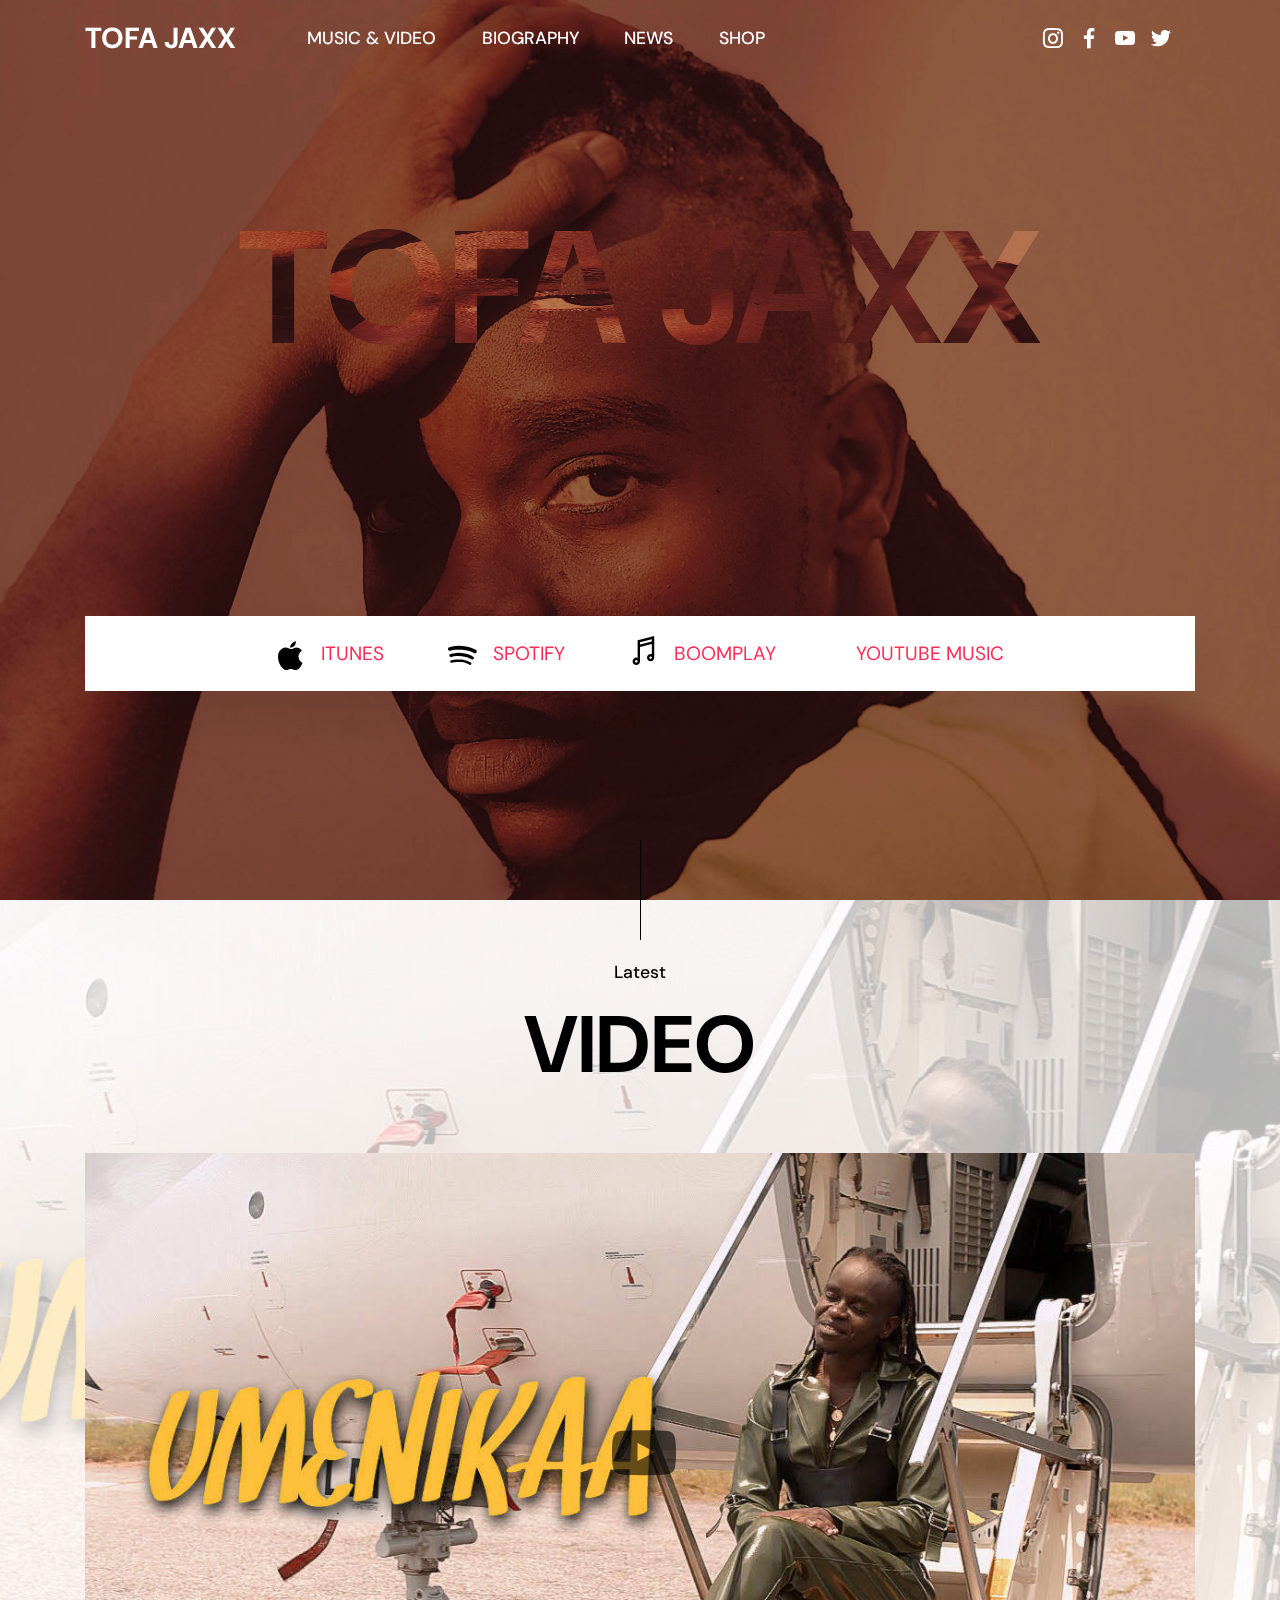
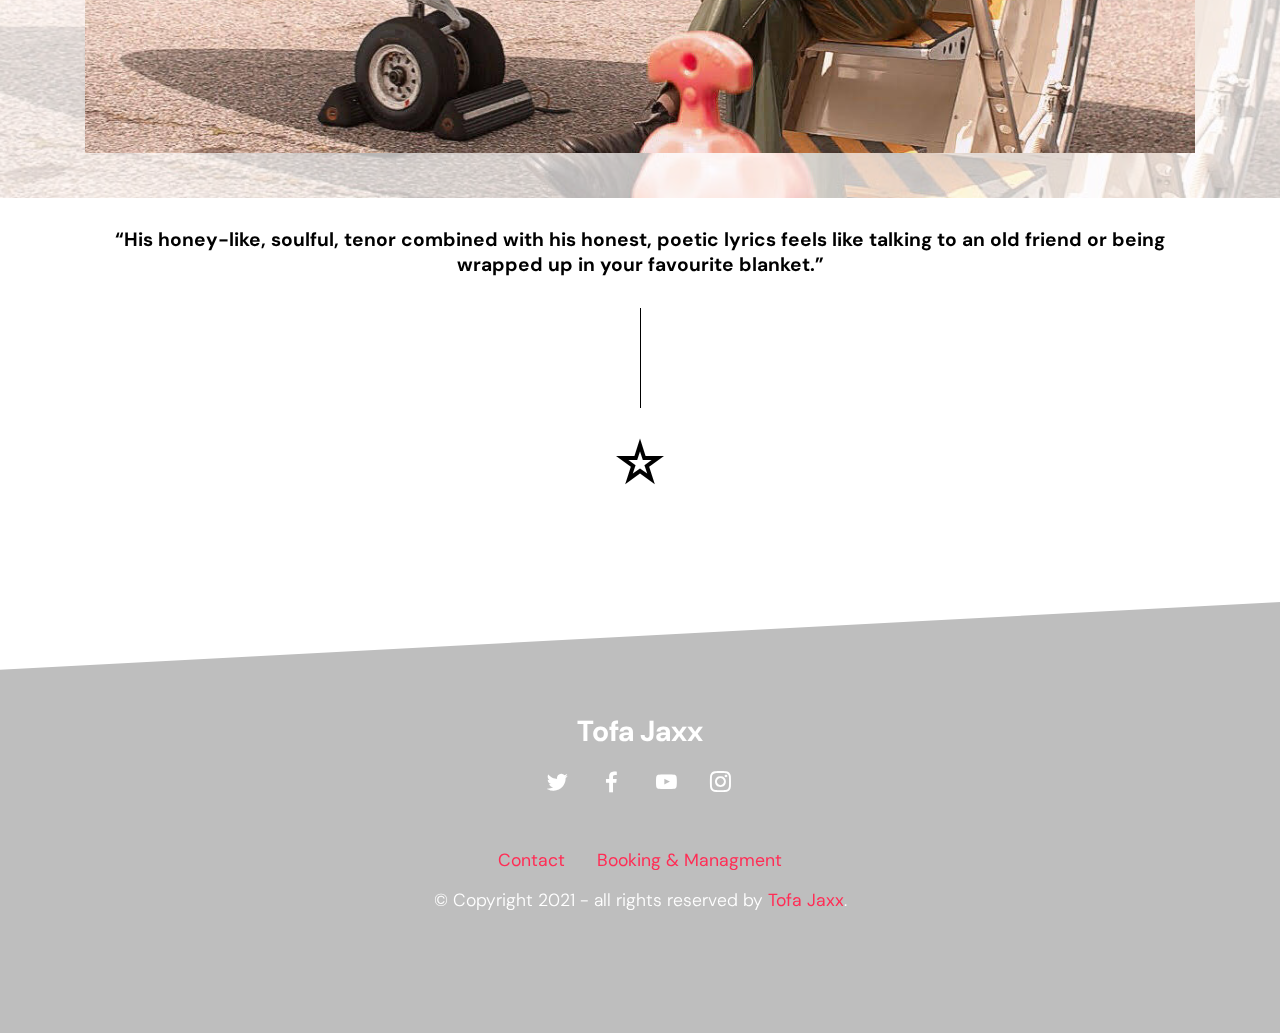
==== index.html @ 1608e9fc "initial upload" ====
<!DOCTYPE html>
<html  >
<head>
  
  <meta charset="UTF-8">
  <meta http-equiv="X-UA-Compatible" content="IE=edge">
  
  <meta name="viewport" content="width=device-width, initial-scale=1, minimum-scale=1">
  <link rel="shortcut icon" href="assets/images/tofa-jaxx-128x128.png" type="image/x-icon">
  <meta name="description" content="Tofa Jaxx is an emerging singer/songwriter and notable live performer from Tanzania. His smokey, unique and mysterious voice carries the musical genres R&B, Neo Soul, Jazz, Afro-Fusion and Reggae perfectly just as a pirogue sailing through a millions of diamond splitters into a sunset in the Indian Ocean.">
  
  
  <title>Tofa Jaxx</title>
  <link rel="stylesheet" href="assets/web/assets/mobirise-icons/mobirise-icons.css">
  <link rel="stylesheet" href="assets/web/assets/mobirise-icons2/mobirise2.css">
  <link rel="stylesheet" href="assets/tether/tether.min.css">
  <link rel="stylesheet" href="assets/bootstrap/css/bootstrap.min.css">
  <link rel="stylesheet" href="assets/bootstrap/css/bootstrap-grid.min.css">
  <link rel="stylesheet" href="assets/bootstrap/css/bootstrap-reboot.min.css">
  <link rel="stylesheet" href="assets/dropdown/css/style.css">
  <link rel="stylesheet" href="assets/socicon/css/styles.css">
  <link rel="stylesheet" href="assets/theme/css/style.css">
  <link rel="preload" href="https://fonts.googleapis.com/css?family=DM+Sans:400,400i,500,500i,700,700i&display=swap" as="style" onload="this.onload=null;this.rel='stylesheet'">
  <noscript><link rel="stylesheet" href="https://fonts.googleapis.com/css?family=DM+Sans:400,400i,500,500i,700,700i&display=swap"></noscript>
  <link rel="preload" as="style" href="assets/mobirise/css/mbr-additional.css"><link rel="stylesheet" href="assets/mobirise/css/mbr-additional.css" type="text/css">
  
  
  
  

</head>
<body>
  
  <section class="menu cid-rJ1R9cacNY" once="menu" id="menu1-c">

    


    <nav class="navbar navbar-dropdown navbar-fixed-top navbar-expand-lg">

        <div class="container">
            <div class="navbar-brand">
                
                <span class="navbar-caption-wrap"><a class="navbar-caption text-white text-primary display-5" href="index.html">
                        TOFA JAXX</a></span>
            </div>
            <button class="navbar-toggler" type="button" data-toggle="collapse" data-target="#navbarSupportedContent" aria-controls="navbarNavAltMarkup" aria-expanded="false" aria-label="Toggle navigation">
                <div class="hamburger">
                    <span></span>
                    <span></span>
                    <span></span>
                    <span></span>
                </div>
            </button>
            <div class="collapse navbar-collapse" id="navbarSupportedContent">
                <ul class="navbar-nav nav-dropdown nav-right" data-app-modern-menu="true"><li class="nav-item"><a class="nav-link link text-white text-primary display-4" href="music.html" aria-expanded="false">MUSIC &amp; VIDEO</a>
                        
                    </li>
                    


                    <li class="nav-item"><a class="nav-link link text-white text-primary display-4" href="bio.html">
                            BIOGRAPHY</a></li><li class="nav-item"><a class="nav-link link text-white text-primary display-4" href="news.html">
                            NEWS</a></li><li class="nav-item"><a class="nav-link link text-white text-primary display-4" href="shop.html">
                            SHOP</a></li></ul>
                <div class="icons-menu">
                    <a href="https://www.instagram.com/tofajaxx/?hl=en" target="_blank">
                        <span class="p-2 mbr-iconfont socicon-instagram socicon"></span>
                    </a>
                    <a href="https://www.facebook.com/TofaJaxxTJ/" target="_blank">
                        <span class="p-2 mbr-iconfont socicon-facebook socicon"></span>
                    </a>
                    <a href="https://www.youtube.com/c/topherjaxx" target="_blank">
                        <span class="p-2 mbr-iconfont socicon-youtube socicon"></span>
                    </a>
                    <a href="https://twitter.com/tofajaxx" target="_blank">
                        <span class="p-2 mbr-iconfont socicon-twitter socicon"></span>
                    </a>
                    
                    
                </div>
                
            </div>
        </div>
    </nav>

</section>

<section class="header1 cid-rJ1R1FOBaA mbr-fullscreen mbr-parallax-background" id="header4-0">

    

    <div class="mbr-overlay" style="opacity: 0.2; background-color: rgb(0, 0, 0);">
    </div>

    <div class="container align-center">
        <div class="row">
            <div class="col-lg-12 col-md-12">
                <h1 class="mbr-section-title mbr-bold align-center mbr-white mbr-fonts-style display-1">
                    <span><span style="background-color: transparent; font-size: 10rem; display: inline !important;">TOFA JAXX</span><br></span>
                </h1>


                <div class="icons-wrap">
                    <div class="icon-wrap">
                        <span class="mbr-iconfont socicon-apple socicon"></span>
                        <h2 class="icon-text mbr-bold align-left mbr-fonts-style display-7"><a href="https://music.apple.com/ng/artist/tofa-jaxx/1508083638" class="text-primary" target="_blank">ITUNES</a></h2>
                    </div>

                    <div class="icon-wrap">
                        <span class="mbr-iconfont socicon-spotify socicon"></span>
                        <h2 class="icon-text mbr-bold align-left mbr-fonts-style display-7"><a href="https://open.spotify.com/artist/1CThfFD9mffbXka0DLLWxq?si=ZwAoPgHoS4-iPSown5jUfA" class="text-primary" target="_blank">SPOTIFY</a></h2>
                    </div>

                    <div class="icon-wrap">
                        <a href="https://www.boomplay.com/share/artist/13169235?sr"><span class="mbr-iconfont mobi-mbri-music mobi-mbri"></span></a>
                        <h2 class="icon-text mbr-bold align-left mbr-fonts-style display-7"><a href="https://www.boomplay.com/share/artist/13169235?sr" class="text-primary" target="_blank">BOOMPLAY</a></h2>
                    </div>

                    <div class="icon-wrap">
                        <a href="https://music.youtube.com/channel/UCmZmRyq3TSpieF2luXhs0Pg" target="_blank"><span class="mbr-iconfont fa-youtube-play fa"></span></a>
                        <h2 class="icon-text mbr-bold align-left mbr-fonts-style display-7"><a href="https://music.youtube.com/channel/UCmZmRyq3TSpieF2luXhs0Pg" class="text-primary" target="_blank">YOUTUBE MUSIC</a></h2>
                    </div>
                </div>


            </div>
        </div>
    </div>
    
</section>

<section class="video1 audiom4_video01 cid-squ9xjRSjc" id="video1-20">

	

	<div class="mbr-overlay" style="opacity: 0.7; background-color: rgb(255, 255, 255);">
	</div>

	<div class="container align-center">
		<div class="row justify-content-md-center">

			<div class="mbr-black col-md-12 col-lg-12">
				<div class="title-align align-center">
					<h3 class="mbr-section-subtitle mbr-semibold align-center mbr-light mbr-fonts-style display-4">Latest</h3>
				</div>
				<h1 class="mbr-section-title align-center mbr-bold pb-5 mbr-fonts-style display-2">VIDEO</h1>
			</div>


			<div class="mbr-white col-md-12 col-12 col-lg-12">
				<div class="box">
					<div class="mbr-media show-modal align-center py-2" data-modal=".modalWindow">
						<div class="icon-wrap">
							<span class="mbr-iconfont socicon-youtube socicon"></span>
						</div>
					</div>
				</div>
			</div>
		</div>
	</div>
	<div>
		<div class="modalWindow" style="display: none;">
			<div class="modalWindow-container">
				<div class="modalWindow-video-container">
					<div class="modalWindow-video">
						<iframe width="100%" height="100%" frameborder="0" allowfullscreen="1" data-src="https://youtu.be/AVXUgNj3C14"></iframe>
					</div>
					<a class="close" role="button" data-dismiss="modal">
						<span aria-hidden="true" class="mbri-close mbr-iconfont closeModal"></span>
						<span class="sr-only">Close</span>
					</a>
				</div>
			</div>
		</div>
	</div>
</section>

<section class="info3 cid-rJ1R3lCR9W" id="info3-2">

    

    

    <div class="container align-center">
        <div class="row">
            <div class="mbr-black col-md-12 col-lg-12">
                <h3 class="mbr-section-subtitle mbr-bold align-center mbr-light mbr-fonts-style display-7">“His honey-like, soulful, tenor combined with his honest, poetic lyrics feels like talking to an old friend or being wrapped up in your favourite blanket.”</h3>
                <span class="mbr-iconfont mobi-mbri-star mobi-mbri"></span>

            </div>
        </div>
    </div>
</section>

<section once="footers" class="cid-rJ1R7lUBYR mbr-parallax-background" id="footer2-b">

    

    <div class="mbr-overlay" style="opacity: 0.2; background-color: rgb(0, 0, 0);"></div>


    <svg xmlns="http://www.w3.org/2000/svg" width="1920" height="150" style="">
        <rect id="backgroundrect" width="100%" height="100%" x="0" y="0" fill="transparent" stroke="none" class="" style="">
        </rect>
        <g class="currentLayer" style="">
            <rect fill="#4a90d6" stroke="none" stroke-width="2" stroke-linejoin="round" stroke-dashoffset="" fill-rule="nonzero" id="svg_3" x="-96.91189303632186" y="-155.65491664015033" width="2092.0544736385345" height="244.0790557861328" style="color: rgb(0, 0, 0);" class="" transform="rotate(-3.0301618576049805 949.1153564453126,-33.61538314819269) "></rect>
        </g>
    </svg>



    <div class="container">
        <div class="media-container-row align-center mbr-white">
            <div class="row title-row">

                <h1 class="mbr-section-title align-center mbr-bold pb-1 mbr-fonts-style display-5">
                    Tofa Jaxx</h1>

            </div>

            <div class="row social-row">
                <div class="social-list align-right pb-2">
                    
                    
                    
                    
                    
                    
                <div class="soc-item">
                        <a href="https://twitter.com/tofajaxx" target="_blank">
                            <span class="mbr-iconfont mbr-iconfont-social socicon-twitter socicon"></span>
                        </a>
                    </div><div class="soc-item">
                        <a href="https://www.facebook.com/TofaJaxxTJ/" target="_blank">
                            <span class="mbr-iconfont mbr-iconfont-social socicon-facebook socicon"></span>
                        </a>
                    </div><div class="soc-item">
                        <a href="https://www.youtube.com/c/topherjaxx/videos" target="_blank">
                            <span class="mbr-iconfont mbr-iconfont-social socicon-youtube socicon"></span>
                        </a>
                    </div><div class="soc-item">
                        <a href="https://www.instagram.com/tofajaxx/?hl=en" target="_blank">
                            <span class="mbr-iconfont mbr-iconfont-social socicon-instagram socicon"></span>
                        </a>
                    </div></div>
            </div>
            <div class="row row-links">
                <ul class="foot-menu">
                    
                    
                    
                    

                <li class="foot-menu-item mbr-fonts-style display-4"><a href="mailto:topherjaxx3@gmail.com" class="text-primary">Contact</a></li><li class="foot-menu-item mbr-fonts-style display-4"><a href="https://www.delicioustunes.com/contact" class="text-primary" target="_blank">Booking &amp; Managment</a></li></ul>
            </div>

            <div class="row row-copirayt">
                <p class="mbr-text mb-0 mbr-fonts-style mbr-white align-center display-4">
                    © Copyright 2021 - all rights reserved by <a href="index.html" class="text-primary">Tofa Jaxx</a>.</p>
            </div>
        </div>
    </div>
</section>


<script src="assets/web/assets/jquery/jquery.min.js"></script>
  <script src="assets/popper/popper.min.js"></script>
  <script src="assets/tether/tether.min.js"></script>
  <script src="assets/bootstrap/js/bootstrap.min.js"></script>
  <script src="assets/smoothscroll/smooth-scroll.js"></script>
  <script src="assets/parallax/jarallax.min.js"></script>
  <script src="assets/playervimeo/vimeo_player.js"></script>
  <script src="assets/dropdown/js/nav-dropdown.js"></script>
  <script src="assets/dropdown/js/navbar-dropdown.js"></script>
  <script src="assets/touchswipe/jquery.touch-swipe.min.js"></script>
  <script src="assets/theme/js/script.js"></script>
  
  
  

</body>
</html>
---- assets/web/assets/mobirise-icons/mobirise-icons.css ----
@font-face {
  font-family: 'MobiriseIcons';
  src:  url('mobirise-icons.eot?spat4u');
  src:  url('mobirise-icons.eot?spat4u#iefix') format('embedded-opentype'),
    url('mobirise-icons.ttf?spat4u') format('truetype'),
    url('mobirise-icons.woff?spat4u') format('woff'),
    url('mobirise-icons.svg?spat4u#MobiriseIcons') format('svg');
  font-weight: normal;
  font-style: normal;
  font-display: swap;
}

[class^="mbri-"], [class*=" mbri-"] {
  /* use !important to prevent issues with browser extensions that change fonts */
  font-family: MobiriseIcons !important;
  speak: none;
  font-style: normal;
  font-weight: normal;
  font-variant: normal;
  text-transform: none;
  line-height: 1;

  /* Better Font Rendering =========== */
  -webkit-font-smoothing: antialiased;
  -moz-osx-font-smoothing: grayscale;
}

.mbri-add-submenu:before {
  content: "\e900";
}
.mbri-alert:before {
  content: "\e901";
}
.mbri-align-center:before {
  content: "\e902";
}
.mbri-align-justify:before {
  content: "\e903";
}
.mbri-align-left:before {
  content: "\e904";
}
.mbri-align-right:before {
  content: "\e905";
}
.mbri-android:before {
  content: "\e906";
}
.mbri-apple:before {
  content: "\e907";
}
.mbri-arrow-down:before {
  content: "\e908";
}
.mbri-arrow-next:before {
  content: "\e909";
}
.mbri-arrow-prev:before {
  content: "\e90a";
}
.mbri-arrow-up:before {
  content: "\e90b";
}
.mbri-bold:before {
  content: "\e90c";
}
.mbri-bookmark:before {
  content: "\e90d";
}
.mbri-bootstrap:before {
  content: "\e90e";
}
.mbri-briefcase:before {
  content: "\e90f";
}
.mbri-browse:before {
  content: "\e910";
}
.mbri-bulleted-list:before {
  content: "\e911";
}
.mbri-calendar:before {
  content: "\e912";
}
.mbri-camera:before {
  content: "\e913";
}
.mbri-cart-add:before {
  content: "\e914";
}
.mbri-cart-full:before {
  content: "\e915";
}
.mbri-cash:before {
  content: "\e916";
}
.mbri-change-style:before {
  content: "\e917";
}
.mbri-chat:before {
  content: "\e918";
}
.mbri-clock:before {
  content: "\e919";
}
.mbri-close:before {
  content: "\e91a";
}
.mbri-cloud:before {
  content: "\e91b";
}
.mbri-code:before {
  content: "\e91c";
}
.mbri-contact-form:before {
  content: "\e91d";
}
.mbri-credit-card:before {
  content: "\e91e";
}
.mbri-cursor-click:before {
  content: "\e91f";
}
.mbri-cust-feedback:before {
  content: "\e920";
}
.mbri-database:before {
  content: "\e921";
}
.mbri-delivery:before {
  content: "\e922";
}
.mbri-desktop:before {
  content: "\e923";
}
.mbri-devices:before {
  content: "\e924";
}
.mbri-down:before {
  content: "\e925";
}
.mbri-download:before {
  content: "\e989";
}
.mbri-drag-n-drop:before {
  content: "\e927";
}
.mbri-drag-n-drop2:before {
  content: "\e928";
}
.mbri-edit:before {
  content: "\e929";
}
.mbri-edit2:before {
  content: "\e92a";
}
.mbri-error:before {
  content: "\e92b";
}
.mbri-extension:before {
  content: "\e92c";
}
.mbri-features:before {
  content: "\e92d";
}
.mbri-file:before {
  content: "\e92e";
}
.mbri-flag:before {
  content: "\e92f";
}
.mbri-folder:before {
  content: "\e930";
}
.mbri-gift:before {
  content: "\e931";
}
.mbri-github:before {
  content: "\e932";
}
.mbri-globe:before {
  content: "\e933";
}
.mbri-globe-2:before {
  content: "\e934";
}
.mbri-growing-chart:before {
  content: "\e935";
}
.mbri-hearth:before {
  content: "\e936";
}
.mbri-help:before {
  content: "\e937";
}
.mbri-home:before {
  content: "\e938";
}
.mbri-hot-cup:before {
  content: "\e939";
}
.mbri-idea:before {
  content: "\e93a";
}
.mbri-image-gallery:before {
  content: "\e93b";
}
.mbri-image-slider:before {
  content: "\e93c";
}
.mbri-info:before {
  content: "\e93d";
}
.mbri-italic:before {
  content: "\e93e";
}
.mbri-key:before {
  content: "\e93f";
}
.mbri-laptop:before {
  content: "\e940";
}
.mbri-layers:before {
  content: "\e941";
}
.mbri-left-right:before {
  content: "\e942";
}
.mbri-left:before {
  content: "\e943";
}
.mbri-letter:before {
  content: "\e944";
}
.mbri-like:before {
  content: "\e945";
}
.mbri-link:before {
  content: "\e946";
}
.mbri-lock:before {
  content: "\e947";
}
.mbri-login:before {
  content: "\e948";
}
.mbri-logout:before {
  content: "\e949";
}
.mbri-magic-stick:before {
  content: "\e94a";
}
.mbri-map-pin:before {
  content: "\e94b";
}
.mbri-menu:before {
  content: "\e94c";
}
.mbri-mobile:before {
  content: "\e94d";
}
.mbri-mobile2:before {
  content: "\e94e";
}
.mbri-mobirise:before {
  content: "\e94f";
}
.mbri-more-horizontal:before {
  content: "\e950";
}
.mbri-more-vertical:before {
  content: "\e951";
}
.mbri-music:before {
  content: "\e952";
}
.mbri-new-file:before {
  content: "\e953";
}
.mbri-numbered-list:before {
  content: "\e954";
}
.mbri-opened-folder:before {
  content: "\e955";
}
.mbri-pages:before {
  content: "\e956";
}
.mbri-paper-plane:before {
  content: "\e957";
}
.mbri-paperclip:before {
  content: "\e958";
}
.mbri-photo:before {
  content: "\e959";
}
.mbri-photos:before {
  content: "\e95a";
}
.mbri-pin:before {
  content: "\e95b";
}
.mbri-play:before {
  content: "\e95c";
}
.mbri-plus:before {
  content: "\e95d";
}
.mbri-preview:before {
  content: "\e95e";
}
.mbri-print:before {
  content: "\e95f";
}
.mbri-protect:before {
  content: "\e960";
}
.mbri-question:before {
  content: "\e961";
}
.mbri-quote-left:before {
  content: "\e962";
}
.mbri-quote-right:before {
  content: "\e963";
}
.mbri-refresh:before {
  content: "\e964";
}
.mbri-responsive:before {
  content: "\e965";
}
.mbri-right:before {
  content: "\e966";
}
.mbri-rocket:before {
  content: "\e967";
}
.mbri-sad-face:before {
  content: "\e968";
}
.mbri-sale:before {
  content: "\e969";
}
.mbri-save:before {
  content: "\e96a";
}
.mbri-search:before {
  content: "\e96b";
}
.mbri-setting:before {
  content: "\e96c";
}
.mbri-setting2:before {
  content: "\e96d";
}
.mbri-setting3:before {
  content: "\e96e";
}
.mbri-share:before {
  content: "\e96f";
}
.mbri-shopping-bag:before {
  content: "\e970";
}
.mbri-shopping-basket:before {
  content: "\e971";
}
.mbri-shopping-cart:before {
  content: "\e972";
}
.mbri-sites:before {
  content: "\e973";
}
.mbri-smile-face:before {
  content: "\e974";
}
.mbri-speed:before {
  content: "\e975";
}
.mbri-star:before {
  content: "\e976";
}
.mbri-success:before {
  content: "\e977";
}
.mbri-sun:before {
  content: "\e978";
}
.mbri-sun2:before {
  content: "\e979";
}
.mbri-tablet:before {
  content: "\e97a";
}
.mbri-tablet-vertical:before {
  content: "\e97b";
}
.mbri-target:before {
  content: "\e97c";
}
.mbri-timer:before {
  content: "\e97d";
}
.mbri-to-ftp:before {
  content: "\e97e";
}
.mbri-to-local-drive:before {
  content: "\e97f";
}
.mbri-touch-swipe:before {
  content: "\e980";
}
.mbri-touch:before {
  content: "\e981";
}
.mbri-trash:before {
  content: "\e982";
}
.mbri-underline:before {
  content: "\e983";
}
.mbri-unlink:before {
  content: "\e984";
}
.mbri-unlock:before {
  content: "\e985";
}
.mbri-up-down:before {
  content: "\e986";
}
.mbri-up:before {
  content: "\e987";
}
.mbri-update:before {
  content: "\e988";
}
.mbri-upload:before {
 content: "\e926"; 
}
.mbri-user:before {
  content: "\e98a";
}
.mbri-user2:before {
  content: "\e98b";
}
.mbri-users:before {
  content: "\e98c";
}
.mbri-video:before {
  content: "\e98d";
}
.mbri-video-play:before {
  content: "\e98e";
}
.mbri-watch:before {
  content: "\e98f";
}
.mbri-website-theme:before {
  content: "\e990";
}
.mbri-wifi:before {
  content: "\e991";
}
.mbri-windows:before {
  content: "\e992";
}
.mbri-zoom-out:before {
  content: "\e993";
}
.mbri-redo:before {
  content: "\e994";
}
.mbri-undo:before {
  content: "\e995";
}
---- assets/web/assets/mobirise-icons2/mobirise2.css ----
@font-face {
  font-family: 'Moririse2';
  font-display: swap;
  src:  url('mobirise2.eot?f2bix4');
  src:  url('mobirise2.eot?f2bix4#iefix') format('embedded-opentype'),
    url('mobirise2.ttf?f2bix4') format('truetype'),
    url('mobirise2.woff?f2bix4') format('woff'),
    url('mobirise2.svg?f2bix4#mobirise2') format('svg');
  font-weight: normal;
  font-style: normal;
}

[class^="mobi-"], [class*=" mobi-"] {
  /* use !important to prevent issues with browser extensions that change fonts */
  font-family: 'Moririse2' !important;
  speak: none;
  font-style: normal;
  font-weight: normal;
  font-variant: normal;
  text-transform: none;
  line-height: 1;

  /* Better Font Rendering =========== */
  -webkit-font-smoothing: antialiased;
  -moz-osx-font-smoothing: grayscale;
}

.mobi-mbri-add-submenu:before {
  content: "\e900";
}
.mobi-mbri-alert:before {
  content: "\e901";
}
.mobi-mbri-align-center:before {
  content: "\e902";
}
.mobi-mbri-align-justify:before {
  content: "\e903";
}
.mobi-mbri-align-left:before {
  content: "\e904";
}
.mobi-mbri-align-right:before {
  content: "\e905";
}
.mobi-mbri-android:before {
  content: "\e906";
}
.mobi-mbri-apple:before {
  content: "\e907";
}
.mobi-mbri-arrow-down:before {
  content: "\e908";
}
.mobi-mbri-arrow-next:before {
  content: "\e909";
}
.mobi-mbri-arrow-prev:before {
  content: "\e90a";
}
.mobi-mbri-arrow-up:before {
  content: "\e90b";
}
.mobi-mbri-bold:before {
  content: "\e90c";
}
.mobi-mbri-bookmark:before {
  content: "\e90d";
}
.mobi-mbri-bootstrap:before {
  content: "\e90e";
}
.mobi-mbri-briefcase:before {
  content: "\e90f";
}
.mobi-mbri-browse:before {
  content: "\e910";
}
.mobi-mbri-bulleted-list:before {
  content: "\e911";
}
.mobi-mbri-calendar:before {
  content: "\e912";
}
.mobi-mbri-camera:before {
  content: "\e913";
}
.mobi-mbri-cart-add:before {
  content: "\e914";
}
.mobi-mbri-cart-full:before {
  content: "\e915";
}
.mobi-mbri-cash:before {
  content: "\e916";
}
.mobi-mbri-change-style:before {
  content: "\e917";
}
.mobi-mbri-chat:before {
  content: "\e918";
}
.mobi-mbri-clock:before {
  content: "\e919";
}
.mobi-mbri-close:before {
  content: "\e91a";
}
.mobi-mbri-cloud:before {
  content: "\e91b";
}
.mobi-mbri-code:before {
  content: "\e91c";
}
.mobi-mbri-contact-form:before {
  content: "\e91d";
}
.mobi-mbri-credit-card:before {
  content: "\e91e";
}
.mobi-mbri-cursor-click:before {
  content: "\e91f";
}
.mobi-mbri-cust-feedback:before {
  content: "\e920";
}
.mobi-mbri-database:before {
  content: "\e921";
}
.mobi-mbri-delivery:before {
  content: "\e922";
}
.mobi-mbri-desktop:before {
  content: "\e923";
}
.mobi-mbri-devices:before {
  content: "\e924";
}
.mobi-mbri-down:before {
  content: "\e925";
}
.mobi-mbri-download-2:before {
  content: "\e926";
}
.mobi-mbri-download:before {
  content: "\e927";
}
.mobi-mbri-drag-n-drop-2:before {
  content: "\e928";
}
.mobi-mbri-drag-n-drop:before {
  content: "\e929";
}
.mobi-mbri-edit-2:before {
  content: "\e92a";
}
.mobi-mbri-edit:before {
  content: "\e92b";
}
.mobi-mbri-error:before {
  content: "\e92c";
}
.mobi-mbri-extension:before {
  content: "\e92d";
}
.mobi-mbri-features:before {
  content: "\e92e";
}
.mobi-mbri-file:before {
  content: "\e92f";
}
.mobi-mbri-flag:before {
  content: "\e930";
}
.mobi-mbri-folder:before {
  content: "\e931";
}
.mobi-mbri-gift:before {
  content: "\e932";
}
.mobi-mbri-github:before {
  content: "\e933";
}
.mobi-mbri-globe-2:before {
  content: "\e934";
}
.mobi-mbri-globe:before {
  content: "\e935";
}
.mobi-mbri-growing-chart:before {
  content: "\e936";
}
.mobi-mbri-hearth:before {
  content: "\e937";
}
.mobi-mbri-help:before {
  content: "\e938";
}
.mobi-mbri-home:before {
  content: "\e939";
}
.mobi-mbri-hot-cup:before {
  content: "\e93a";
}
.mobi-mbri-idea:before {
  content: "\e93b";
}
.mobi-mbri-image-gallery:before {
  content: "\e93c";
}
.mobi-mbri-image-slider:before {
  content: "\e93d";
}
.mobi-mbri-info:before {
  content: "\e93e";
}
.mobi-mbri-italic:before {
  content: "\e93f";
}
.mobi-mbri-key:before {
  content: "\e940";
}
.mobi-mbri-laptop:before {
  content: "\e941";
}
.mobi-mbri-layers:before {
  content: "\e942";
}
.mobi-mbri-left-right:before {
  content: "\e943";
}
.mobi-mbri-left:before {
  content: "\e944";
}
.mobi-mbri-letter:before {
  content: "\e945";
}
.mobi-mbri-like:before {
  content: "\e946";
}
.mobi-mbri-link:before {
  content: "\e947";
}
.mobi-mbri-lock:before {
  content: "\e948";
}
.mobi-mbri-login:before {
  content: "\e949";
}
.mobi-mbri-logout:before {
  content: "\e94a";
}
.mobi-mbri-magic-stick:before {
  content: "\e94b";
}
.mobi-mbri-map-pin:before {
  content: "\e94c";
}
.mobi-mbri-menu:before {
  content: "\e94d";
}
.mobi-mbri-mobile-2:before {
  content: "\e94e";
}
.mobi-mbri-mobile-horizontal:before {
  content: "\e94f";
}
.mobi-mbri-mobile:before {
  content: "\e950";
}
.mobi-mbri-mobirise:before {
  content: "\e951";
}
.mobi-mbri-more-horizontal:before {
  content: "\e952";
}
.mobi-mbri-more-vertical:before {
  content: "\e953";
}
.mobi-mbri-music:before {
  content: "\e954";
}
.mobi-mbri-new-file:before {
  content: "\e955";
}
.mobi-mbri-numbered-list:before {
  content: "\e956";
}
.mobi-mbri-opened-folder:before {
  content: "\e957";
}
.mobi-mbri-pages:before {
  content: "\e958";
}
.mobi-mbri-paper-plane:before {
  content: "\e959";
}
.mobi-mbri-paperclip:before {
  content: "\e95a";
}
.mobi-mbri-phone:before {
  content: "\e95b";
}
.mobi-mbri-photo:before {
  content: "\e95c";
}
.mobi-mbri-photos:before {
  content: "\e95d";
}
.mobi-mbri-pin:before {
  content: "\e95e";
}
.mobi-mbri-play:before {
  content: "\e95f";
}
.mobi-mbri-plus:before {
  content: "\e960";
}
.mobi-mbri-preview:before {
  content: "\e961";
}
.mobi-mbri-print:before {
  content: "\e962";
}
.mobi-mbri-protect:before {
  content: "\e963";
}
.mobi-mbri-question:before {
  content: "\e964";
}
.mobi-mbri-quote-left:before {
  content: "\e965";
}
.mobi-mbri-quote-right:before {
  content: "\e966";
}
.mobi-mbri-redo:before {
  content: "\e967";
}
.mobi-mbri-refresh:before {
  content: "\e968";
}
.mobi-mbri-responsive-2:before {
  content: "\e969";
}
.mobi-mbri-responsive:before {
  content: "\e96a";
}
.mobi-mbri-right:before {
  content: "\e96b";
}
.mobi-mbri-rocket:before {
  content: "\e96c";
}
.mobi-mbri-sad-face:before {
  content: "\e96d";
}
.mobi-mbri-sale:before {
  content: "\e96e";
}
.mobi-mbri-save:before {
  content: "\e96f";
}
.mobi-mbri-search:before {
  content: "\e970";
}
.mobi-mbri-setting-2:before {
  content: "\e971";
}
.mobi-mbri-setting-3:before {
  content: "\e972";
}
.mobi-mbri-setting:before {
  content: "\e973";
}
.mobi-mbri-share:before {
  content: "\e974";
}
.mobi-mbri-shopping-bag:before {
  content: "\e975";
}
.mobi-mbri-shopping-basket:before {
  content: "\e976";
}
.mobi-mbri-shopping-cart:before {
  content: "\e977";
}
.mobi-mbri-sites:before {
  content: "\e978";
}
.mobi-mbri-smile-face:before {
  content: "\e979";
}
.mobi-mbri-speed:before {
  content: "\e97a";
}
.mobi-mbri-star:before {
  content: "\e97b";
}
.mobi-mbri-success:before {
  content: "\e97c";
}
.mobi-mbri-sun:before {
  content: "\e97d";
}
.mobi-mbri-sun2:before {
  content: "\e97e";
}
.mobi-mbri-tablet-vertical:before {
  content: "\e97f";
}
.mobi-mbri-tablet:before {
  content: "\e980";
}
.mobi-mbri-target:before {
  content: "\e981";
}
.mobi-mbri-timer:before {
  content: "\e982";
}
.mobi-mbri-to-ftp:before {
  content: "\e983";
}
.mobi-mbri-to-local-drive:before {
  content: "\e984";
}
.mobi-mbri-touch-swipe:before {
  content: "\e985";
}
.mobi-mbri-touch:before {
  content: "\e986";
}
.mobi-mbri-trash:before {
  content: "\e987";
}
.mobi-mbri-underline:before {
  content: "\e988";
}
.mobi-mbri-undo:before {
  content: "\e989";
}
.mobi-mbri-unlink:before {
  content: "\e98a";
}
.mobi-mbri-unlock:before {
  content: "\e98b";
}
.mobi-mbri-up-down:before {
  content: "\e98c";
}
.mobi-mbri-up:before {
  content: "\e98d";
}
.mobi-mbri-update:before {
  content: "\e98e";
}
.mobi-mbri-upload-2:before {
  content: "\e98f";
}
.mobi-mbri-upload:before {
  content: "\e990";
}
.mobi-mbri-user-2:before {
  content: "\e991";
}
.mobi-mbri-user:before {
  content: "\e992";
}
.mobi-mbri-users:before {
  content: "\e993";
}
.mobi-mbri-video-play:before {
  content: "\e994";
}
.mobi-mbri-video:before {
  content: "\e995";
}
.mobi-mbri-watch:before {
  content: "\e996";
}
.mobi-mbri-website-theme-2:before {
  content: "\e997";
}
.mobi-mbri-website-theme:before {
  content: "\e998";
}
.mobi-mbri-wifi:before {
  content: "\e999";
}
.mobi-mbri-windows:before {
  content: "\e99a";
}
.mobi-mbri-zoom-in:before {
  content: "\e99b";
}
.mobi-mbri-zoom-out:before {
  content: "\e99c";
}
---- assets/dropdown/css/style.css ----
.navbar-dropdown {
  left: 0;
  padding: 0;
  position: absolute;
  right: 0;
  top: 0;
  transition: all 0.45s ease;
  z-index: 1030;
  background: #282828; }
  .navbar-dropdown .navbar-logo {
    margin-right: 0.8rem;
    transition: margin 0.3s ease-in-out;
    vertical-align: middle; }
    .navbar-dropdown .navbar-logo img {
      height: 3.125rem;
      transition: all 0.3s ease-in-out; }
    .navbar-dropdown .navbar-logo.mbr-iconfont {
      font-size: 3.125rem;
      line-height: 3.125rem; }
  .navbar-dropdown .navbar-caption {
    font-weight: 700;
    white-space: normal;
    vertical-align: -4px;
    line-height: 3.125rem !important; }
    .navbar-dropdown .navbar-caption, .navbar-dropdown .navbar-caption:hover {
      color: inherit;
      text-decoration: none; }
  .navbar-dropdown .mbr-iconfont + .navbar-caption {
    vertical-align: -1px; }
  .navbar-dropdown.navbar-fixed-top {
    position: fixed; }
  .navbar-dropdown .navbar-brand span {
    vertical-align: -4px; }
  .navbar-dropdown.bg-color.transparent {
    background: none; }
  .navbar-dropdown.navbar-short .navbar-brand {
    padding: 0.625rem 0; }
    .navbar-dropdown.navbar-short .navbar-brand span {
      vertical-align: -1px; }
  .navbar-dropdown.navbar-short .navbar-caption {
    line-height: 2.375rem !important;
    vertical-align: -2px; }
  .navbar-dropdown.navbar-short .navbar-logo {
    margin-right: 0.5rem; }
    .navbar-dropdown.navbar-short .navbar-logo img {
      height: 2.375rem; }
    .navbar-dropdown.navbar-short .navbar-logo.mbr-iconfont {
      font-size: 2.375rem;
      line-height: 2.375rem; }
  .navbar-dropdown.navbar-short .mbr-table-cell {
    height: 3.625rem; }
  .navbar-dropdown .navbar-close {
    left: 0.6875rem;
    position: fixed;
    top: 0.75rem;
    z-index: 1000; }
  .navbar-dropdown .hamburger-icon {
    content: "";
    display: inline-block;
    vertical-align: middle;
    width: 16px;
    -webkit-box-shadow: 0 -6px 0 1px #282828,0 0 0 1px #282828,0 6px 0 1px #282828;
    -moz-box-shadow: 0 -6px 0 1px #282828,0 0 0 1px #282828,0 6px 0 1px #282828;
    box-shadow: 0 -6px 0 1px #282828,0 0 0 1px #282828,0 6px 0 1px #282828; }

.dropdown-menu .dropdown-toggle[data-toggle="dropdown-submenu"]::after {
  border-bottom: 0.35em solid transparent;
  border-left: 0.35em solid;
  border-right: 0;
  border-top: 0.35em solid transparent;
  margin-left: 0.3rem; }

.dropdown-menu .dropdown-item:focus {
  outline: 0; }

.nav-dropdown {
  font-size: 0.75rem;
  font-weight: 500;
  height: auto !important; }
  .nav-dropdown .nav-btn {
    padding-left: 1rem; }
  .nav-dropdown .link {
    margin: .667em 1.667em;
    font-weight: 500;
    padding: 0;
    transition: color .2s ease-in-out; }
    .nav-dropdown .link.dropdown-toggle {
      margin-right: 2.583em; }
      .nav-dropdown .link.dropdown-toggle::after {
        margin-left: .25rem;
        border-top: 0.35em solid;
        border-right: 0.35em solid transparent;
        border-left: 0.35em solid transparent;
        border-bottom: 0; }
      .nav-dropdown .link.dropdown-toggle[aria-expanded="true"] {
        margin: 0;
        padding: 0.667em 3.263em  0.667em 1.667em; }
  .nav-dropdown .link::after,
  .nav-dropdown .dropdown-item::after {
    color: inherit; }
  .nav-dropdown .btn {
    font-size: 0.75rem;
    font-weight: 700;
    letter-spacing: 0;
    margin-bottom: 0;
    padding-left: 1.25rem;
    padding-right: 1.25rem; }
  .nav-dropdown .dropdown-menu {
    border-radius: 0;
    border: 0;
    left: 0;
    margin: 0;
    padding-bottom: 1.25rem;
    padding-top: 1.25rem;
    position: relative; }
  .nav-dropdown .dropdown-submenu {
    margin-left: 0.125rem;
    top: 0; }
  .nav-dropdown .dropdown-item {
    font-weight: 500;
    line-height: 2;
    padding: 0.3846em 4.615em 0.3846em 1.5385em;
    position: relative;
    transition: color .2s ease-in-out, background-color .2s ease-in-out; }
    .nav-dropdown .dropdown-item::after {
      margin-top: -0.3077em;
      position: absolute;
      right: 1.1538em;
      top: 50%; }
    .nav-dropdown .dropdown-item:focus, .nav-dropdown .dropdown-item:hover {
      background: none; }

@media (max-width: 767px) {
  .nav-dropdown.navbar-toggleable-sm {
    bottom: 0;
    display: none;
    left: 0;
    overflow-x: hidden;
    position: fixed;
    top: 0;
    transform: translateX(-100%);
    -ms-transform: translateX(-100%);
    -webkit-transform: translateX(-100%);
    width: 18.75rem;
    z-index: 999; } }
.nav-dropdown.navbar-toggleable-xl {
  bottom: 0;
  display: none;
  left: 0;
  overflow-x: hidden;
  position: fixed;
  top: 0;
  transform: translateX(-100%);
  -ms-transform: translateX(-100%);
  -webkit-transform: translateX(-100%);
  width: 18.75rem;
  z-index: 999; }

.nav-dropdown-sm {
  display: block !important;
  overflow-x: hidden;
  overflow: auto;
  padding-top: 3.875rem; }
  .nav-dropdown-sm::after {
    content: "";
    display: block;
    height: 3rem;
    width: 100%; }
  .nav-dropdown-sm.collapse.in ~ .navbar-close {
    display: block !important; }
  .nav-dropdown-sm.collapsing, .nav-dropdown-sm.collapse.in {
    transform: translateX(0);
    -ms-transform: translateX(0);
    -webkit-transform: translateX(0);
    transition: all 0.25s ease-out;
    -webkit-transition: all 0.25s ease-out;
    background: #282828; }
  .nav-dropdown-sm.collapsing[aria-expanded="false"] {
    transform: translateX(-100%);
    -ms-transform: translateX(-100%);
    -webkit-transform: translateX(-100%); }
  .nav-dropdown-sm .nav-item {
    display: block;
    margin-left: 0 !important;
    padding-left: 0; }
  .nav-dropdown-sm .link,
  .nav-dropdown-sm .dropdown-item {
    border-top: 1px dotted rgba(255, 255, 255, 0.1);
    font-size: 0.8125rem;
    line-height: 1.6;
    margin: 0 !important;
    padding: 0.875rem 2.4rem 0.875rem 1.5625rem !important;
    position: relative;
    white-space: normal; }
    .nav-dropdown-sm .link:focus, .nav-dropdown-sm .link:hover,
    .nav-dropdown-sm .dropdown-item:focus,
    .nav-dropdown-sm .dropdown-item:hover {
      background: rgba(0, 0, 0, 0.2) !important;
      color: #c0a375; }
  .nav-dropdown-sm .nav-btn {
    position: relative;
    padding: 1.5625rem 1.5625rem 0 1.5625rem; }
    .nav-dropdown-sm .nav-btn::before {
      border-top: 1px dotted rgba(255, 255, 255, 0.1);
      content: "";
      left: 0;
      position: absolute;
      top: 0;
      width: 100%; }
    .nav-dropdown-sm .nav-btn + .nav-btn {
      padding-top: 0.625rem; }
      .nav-dropdown-sm .nav-btn + .nav-btn::before {
        display: none; }
  .nav-dropdown-sm .btn {
    padding: 0.625rem 0; }
  .nav-dropdown-sm .dropdown-toggle[data-toggle="dropdown-submenu"]::after {
    margin-left: .25rem;
    border-top: 0.35em solid;
    border-right: 0.35em solid transparent;
    border-left: 0.35em solid transparent;
    border-bottom: 0; }
  .nav-dropdown-sm .dropdown-toggle[data-toggle="dropdown-submenu"][aria-expanded="true"]::after {
    border-top: 0;
    border-right: 0.35em solid transparent;
    border-left: 0.35em solid transparent;
    border-bottom: 0.35em solid; }
  .nav-dropdown-sm .dropdown-menu {
    margin: 0;
    padding: 0;
    position: relative;
    top: 0;
    left: 0;
    width: 100%;
    border: 0;
    float: none;
    border-radius: 0;
    background: none; }
  .nav-dropdown-sm .dropdown-submenu {
    left: 100%;
    margin-left: 0.125rem;
    margin-top: -1.25rem;
    top: 0; }

.navbar-toggleable-sm .nav-dropdown .dropdown-menu {
  position: absolute; }

.navbar-toggleable-sm .nav-dropdown .dropdown-submenu {
  left: 100%;
  margin-left: 0.125rem;
  margin-top: -1.25rem;
  top: 0; }

.navbar-toggleable-sm.opened .nav-dropdown .dropdown-menu {
  position: relative; }

.navbar-toggleable-sm.opened .nav-dropdown .dropdown-submenu {
  left: 0;
  margin-left: 00rem;
  margin-top: 0rem;
  top: 0; }

.is-builder .nav-dropdown.collapsing {
  transition: none !important; }

/*# sourceMappingURL=style.css.map */
---- assets/socicon/css/styles.css ----
@charset "UTF-8";

@font-face {
  font-family: 'Socicon';
  src:  url('../fonts/socicon.eot');
  src:  url('../fonts/socicon.eot?#iefix') format('embedded-opentype'),
    url('../fonts/socicon.woff2') format('woff2'),
    url('../fonts/socicon.ttf') format('truetype'),
    url('../fonts/socicon.woff') format('woff'),
    url('../fonts/socicon.svg#socicon') format('svg');
  font-weight: normal;
  font-style: normal;
}

[data-icon]:before {
  font-family: "socicon" !important;
  content: attr(data-icon);
  font-style: normal !important;
  font-weight: normal !important;
  font-variant: normal !important;
  text-transform: none !important;
  speak: none;
  line-height: 1;
  -webkit-font-smoothing: antialiased;
  -moz-osx-font-smoothing: grayscale;
}

[class^="socicon-"], [class*=" socicon-"] {
  /* use !important to prevent issues with browser extensions that change fonts */
  font-family: 'Socicon' !important;
  speak: none;
  font-style: normal;
  font-weight: normal;
  font-variant: normal;
  text-transform: none;
  line-height: 1;

  /* Better Font Rendering =========== */
  -webkit-font-smoothing: antialiased;
  -moz-osx-font-smoothing: grayscale;
}

.socicon-eitaa:before {
  content: "\e97c";
}
.socicon-soroush:before {
  content: "\e97d";
}
.socicon-bale:before {
  content: "\e97e";
}
.socicon-zazzle:before {
  content: "\e97b";
}
.socicon-society6:before {
  content: "\e97a";
}
.socicon-redbubble:before {
  content: "\e979";
}
.socicon-avvo:before {
  content: "\e978";
}
.socicon-stitcher:before {
  content: "\e977";
}
.socicon-googlehangouts:before {
  content: "\e974";
}
.socicon-dlive:before {
  content: "\e975";
}
.socicon-vsco:before {
  content: "\e976";
}
.socicon-flipboard:before {
  content: "\e973";
}
.socicon-ubuntu:before {
  content: "\e958";
}
.socicon-artstation:before {
  content: "\e959";
}
.socicon-invision:before {
  content: "\e95a";
}
.socicon-torial:before {
  content: "\e95b";
}
.socicon-collectorz:before {
  content: "\e95c";
}
.socicon-seenthis:before {
  content: "\e95d";
}
.socicon-googleplaymusic:before {
  content: "\e95e";
}
.socicon-debian:before {
  content: "\e95f";
}
.socicon-filmfreeway:before {
  content: "\e960";
}
.socicon-gnome:before {
  content: "\e961";
}
.socicon-itchio:before {
  content: "\e962";
}
.socicon-jamendo:before {
  content: "\e963";
}
.socicon-mix:before {
  content: "\e964";
}
.socicon-sharepoint:before {
  content: "\e965";
}
.socicon-tinder:before {
  content: "\e966";
}
.socicon-windguru:before {
  content: "\e967";
}
.socicon-cdbaby:before {
  content: "\e968";
}
.socicon-elementaryos:before {
  content: "\e969";
}
.socicon-stage32:before {
  content: "\e96a";
}
.socicon-tiktok:before {
  content: "\e96b";
}
.socicon-gitter:before {
  content: "\e96c";
}
.socicon-letterboxd:before {
  content: "\e96d";
}
.socicon-threema:before {
  content: "\e96e";
}
.socicon-splice:before {
  content: "\e96f";
}
.socicon-metapop:before {
  content: "\e970";
}
.socicon-naver:before {
  content: "\e971";
}
.socicon-remote:before {
  content: "\e972";
}
.socicon-internet:before {
  content: "\e957";
}
.socicon-moddb:before {
  content: "\e94b";
}
.socicon-indiedb:before {
  content: "\e94c";
}
.socicon-traxsource:before {
  content: "\e94d";
}
.socicon-gamefor:before {
  content: "\e94e";
}
.socicon-pixiv:before {
  content: "\e94f";
}
.socicon-myanimelist:before {
  content: "\e950";
}
.socicon-blackberry:before {
  content: "\e951";
}
.socicon-wickr:before {
  content: "\e952";
}
.socicon-spip:before {
  content: "\e953";
}
.socicon-napster:before {
  content: "\e954";
}
.socicon-beatport:before {
  content: "\e955";
}
.socicon-hackerone:before {
  content: "\e956";
}
.socicon-hackernews:before {
  content: "\e946";
}
.socicon-smashwords:before {
  content: "\e947";
}
.socicon-kobo:before {
  content: "\e948";
}
.socicon-bookbub:before {
  content: "\e949";
}
.socicon-mailru:before {
  content: "\e94a";
}
.socicon-gitlab:before {
  content: "\e945";
}
.socicon-instructables:before {
  content: "\e944";
}
.socicon-portfolio:before {
  content: "\e943";
}
.socicon-codered:before {
  content: "\e940";
}
.socicon-origin:before {
  content: "\e941";
}
.socicon-nextdoor:before {
  content: "\e942";
}
.socicon-udemy:before {
  content: "\e93f";
}
.socicon-livemaster:before {
  content: "\e93e";
}
.socicon-crunchbase:before {
  content: "\e93b";
}
.socicon-homefy:before {
  content: "\e93c";
}
.socicon-calendly:before {
  content: "\e93d";
}
.socicon-realtor:before {
  content: "\e90f";
}
.socicon-tidal:before {
  content: "\e910";
}
.socicon-qobuz:before {
  content: "\e911";
}
.socicon-natgeo:before {
  content: "\e912";
}
.socicon-mastodon:before {
  content: "\e913";
}
.socicon-unsplash:before {
  content: "\e914";
}
.socicon-homeadvisor:before {
  content: "\e915";
}
.socicon-angieslist:before {
  content: "\e916";
}
.socicon-codepen:before {
  content: "\e917";
}
.socicon-slack:before {
  content: "\e918";
}
.socicon-openaigym:before {
  content: "\e919";
}
.socicon-logmein:before {
  content: "\e91a";
}
.socicon-fiverr:before {
  content: "\e91b";
}
.socicon-gotomeeting:before {
  content: "\e91c";
}
.socicon-aliexpress:before {
  content: "\e91d";
}
.socicon-guru:before {
  content: "\e91e";
}
.socicon-appstore:before {
  content: "\e91f";
}
.socicon-homes:before {
  content: "\e920";
}
.socicon-zoom:before {
  content: "\e921";
}
.socicon-alibaba:before {
  content: "\e922";
}
.socicon-craigslist:before {
  content: "\e923";
}
.socicon-wix:before {
  content: "\e924";
}
.socicon-redfin:before {
  content: "\e925";
}
.socicon-googlecalendar:before {
  content: "\e926";
}
.socicon-shopify:before {
  content: "\e927";
}
.socicon-freelancer:before {
  content: "\e928";
}
.socicon-seedrs:before {
  content: "\e929";
}
.socicon-bing:before {
  content: "\e92a";
}
.socicon-doodle:before {
  content: "\e92b";
}
.socicon-bonanza:before {
  content: "\e92c";
}
.socicon-squarespace:before {
  content: "\e92d";
}
.socicon-toptal:before {
  content: "\e92e";
}
.socicon-gust:before {
  content: "\e92f";
}
.socicon-ask:before {
  content: "\e930";
}
.socicon-trulia:before {
  content: "\e931";
}
.socicon-loomly:before {
  content: "\e932";
}
.socicon-ghost:before {
  content: "\e933";
}
.socicon-upwork:before {
  content: "\e934";
}
.socicon-fundable:before {
  content: "\e935";
}
.socicon-booking:before {
  content: "\e936";
}
.socicon-googlemaps:before {
  content: "\e937";
}
.socicon-zillow:before {
  content: "\e938";
}
.socicon-niconico:before {
  content: "\e939";
}
.socicon-toneden:before {
  content: "\e93a";
}
.socicon-augment:before {
  content: "\e908";
}
.socicon-bitbucket:before {
  content: "\e909";
}
.socicon-fyuse:before {
  content: "\e90a";
}
.socicon-yt-gaming:before {
  content: "\e90b";
}
.socicon-sketchfab:before {
  content: "\e90c";
}
.socicon-mobcrush:before {
  content: "\e90d";
}
.socicon-microsoft:before {
  content: "\e90e";
}
.socicon-pandora:before {
  content: "\e907";
}
.socicon-messenger:before {
  content: "\e906";
}
.socicon-gamewisp:before {
  content: "\e905";
}
.socicon-bloglovin:before {
  content: "\e904";
}
.socicon-tunein:before {
  content: "\e903";
}
.socicon-gamejolt:before {
  content: "\e901";
}
.socicon-trello:before {
  content: "\e902";
}
.socicon-spreadshirt:before {
  content: "\e900";
}
.socicon-500px:before {
  content: "\e000";
}
.socicon-8tracks:before {
  content: "\e001";
}
.socicon-airbnb:before {
  content: "\e002";
}
.socicon-alliance:before {
  content: "\e003";
}
.socicon-amazon:before {
  content: "\e004";
}
.socicon-amplement:before {
  content: "\e005";
}
.socicon-android:before {
  content: "\e006";
}
.socicon-angellist:before {
  content: "\e007";
}
.socicon-apple:before {
  content: "\e008";
}
.socicon-appnet:before {
  content: "\e009";
}
.socicon-baidu:before {
  content: "\e00a";
}
.socicon-bandcamp:before {
  content: "\e00b";
}
.socicon-battlenet:before {
  content: "\e00c";
}
.socicon-mixer:before {
  content: "\e00d";
}
.socicon-bebee:before {
  content: "\e00e";
}
.socicon-bebo:before {
  content: "\e00f";
}
.socicon-behance:before {
  content: "\e010";
}
.socicon-blizzard:before {
  content: "\e011";
}
.socicon-blogger:before {
  content: "\e012";
}
.socicon-buffer:before {
  content: "\e013";
}
.socicon-chrome:before {
  content: "\e014";
}
.socicon-coderwall:before {
  content: "\e015";
}
.socicon-curse:before {
  content: "\e016";
}
.socicon-dailymotion:before {
  content: "\e017";
}
.socicon-deezer:before {
  content: "\e018";
}
.socicon-delicious:before {
  content: "\e019";
}
.socicon-deviantart:before {
  content: "\e01a";
}
.socicon-diablo:before {
  content: "\e01b";
}
.socicon-digg:before {
  content: "\e01c";
}
.socicon-discord:before {
  content: "\e01d";
}
.socicon-disqus:before {
  content: "\e01e";
}
.socicon-douban:before {
  content: "\e01f";
}
.socicon-draugiem:before {
  content: "\e020";
}
.socicon-dribbble:before {
  content: "\e021";
}
.socicon-drupal:before {
  content: "\e022";
}
.socicon-ebay:before {
  content: "\e023";
}
.socicon-ello:before {
  content: "\e024";
}
.socicon-endomodo:before {
  content: "\e025";
}
.socicon-envato:before {
  content: "\e026";
}
.socicon-etsy:before {
  content: "\e027";
}
.socicon-facebook:before {
  content: "\e028";
}
.socicon-feedburner:before {
  content: "\e029";
}
.socicon-filmweb:before {
  content: "\e02a";
}
.socicon-firefox:before {
  content: "\e02b";
}
.socicon-flattr:before {
  content: "\e02c";
}
.socicon-flickr:before {
  content: "\e02d";
}
.socicon-formulr:before {
  content: "\e02e";
}
.socicon-forrst:before {
  content: "\e02f";
}
.socicon-foursquare:before {
  content: "\e030";
}
.socicon-friendfeed:before {
  content: "\e031";
}
.socicon-github:before {
  content: "\e032";
}
.socicon-goodreads:before {
  content: "\e033";
}
.socicon-google:before {
  content: "\e034";
}
.socicon-googlescholar:before {
  content: "\e035";
}
.socicon-googlegroups:before {
  content: "\e036";
}
.socicon-googlephotos:before {
  content: "\e037";
}
.socicon-googleplus:before {
  content: "\e038";
}
.socicon-grooveshark:before {
  content: "\e039";
}
.socicon-hackerrank:before {
  content: "\e03a";
}
.socicon-hearthstone:before {
  content: "\e03b";
}
.socicon-hellocoton:before {
  content: "\e03c";
}
.socicon-heroes:before {
  content: "\e03d";
}
.socicon-smashcast:before {
  content: "\e03e";
}
.socicon-horde:before {
  content: "\e03f";
}
.socicon-houzz:before {
  content: "\e040";
}
.socicon-icq:before {
  content: "\e041";
}
.socicon-identica:before {
  content: "\e042";
}
.socicon-imdb:before {
  content: "\e043";
}
.socicon-instagram:before {
  content: "\e044";
}
.socicon-issuu:before {
  content: "\e045";
}
.socicon-istock:before {
  content: "\e046";
}
.socicon-itunes:before {
  content: "\e047";
}
.socicon-keybase:before {
  content: "\e048";
}
.socicon-lanyrd:before {
  content: "\e049";
}
.socicon-lastfm:before {
  content: "\e04a";
}
.socicon-line:before {
  content: "\e04b";
}
.socicon-linkedin:before {
  content: "\e04c";
}
.socicon-livejournal:before {
  content: "\e04d";
}
.socicon-lyft:before {
  content: "\e04e";
}
.socicon-macos:before {
  content: "\e04f";
}
.socicon-mail:before {
  content: "\e050";
}
.socicon-medium:before {
  content: "\e051";
}
.socicon-meetup:before {
  content: "\e052";
}
.socicon-mixcloud:before {
  content: "\e053";
}
.socicon-modelmayhem:before {
  content: "\e054";
}
.socicon-mumble:before {
  content: "\e055";
}
.socicon-myspace:before {
  content: "\e056";
}
.socicon-newsvine:before {
  content: "\e057";
}
.socicon-nintendo:before {
  content: "\e058";
}
.socicon-npm:before {
  content: "\e059";
}
.socicon-odnoklassniki:before {
  content: "\e05a";
}
.socicon-openid:before {
  content: "\e05b";
}
.socicon-opera:before {
  content: "\e05c";
}
.socicon-outlook:before {
  content: "\e05d";
}
.socicon-overwatch:before {
  content: "\e05e";
}
.socicon-patreon:before {
  content: "\e05f";
}
.socicon-paypal:before {
  content: "\e060";
}
.socicon-periscope:before {
  content: "\e061";
}
.socicon-persona:before {
  content: "\e062";
}
.socicon-pinterest:before {
  content: "\e063";
}
.socicon-play:before {
  content: "\e064";
}
.socicon-player:before {
  content: "\e065";
}
.socicon-playstation:before {
  content: "\e066";
}
.socicon-pocket:before {
  content: "\e067";
}
.socicon-qq:before {
  content: "\e068";
}
.socicon-quora:before {
  content: "\e069";
}
.socicon-raidcall:before {
  content: "\e06a";
}
.socicon-ravelry:before {
  content: "\e06b";
}
.socicon-reddit:before {
  content: "\e06c";
}
.socicon-renren:before {
  content: "\e06d";
}
.socicon-researchgate:before {
  content: "\e06e";
}
.socicon-residentadvisor:before {
  content: "\e06f";
}
.socicon-reverbnation:before {
  content: "\e070";
}
.socicon-rss:before {
  content: "\e071";
}
.socicon-sharethis:before {
  content: "\e072";
}
.socicon-skype:before {
  content: "\e073";
}
.socicon-slideshare:before {
  content: "\e074";
}
.socicon-smugmug:before {
  content: "\e075";
}
.socicon-snapchat:before {
  content: "\e076";
}
.socicon-songkick:before {
  content: "\e077";
}
.socicon-soundcloud:before {
  content: "\e078";
}
.socicon-spotify:before {
  content: "\e079";
}
.socicon-stackexchange:before {
  content: "\e07a";
}
.socicon-stackoverflow:before {
  content: "\e07b";
}
.socicon-starcraft:before {
  content: "\e07c";
}
.socicon-stayfriends:before {
  content: "\e07d";
}
.socicon-steam:before {
  content: "\e07e";
}
.socicon-storehouse:before {
  content: "\e07f";
}
.socicon-strava:before {
  content: "\e080";
}
.socicon-streamjar:before {
  content: "\e081";
}
.socicon-stumbleupon:before {
  content: "\e082";
}
.socicon-swarm:before {
  content: "\e083";
}
.socicon-teamspeak:before {
  content: "\e084";
}
.socicon-teamviewer:before {
  content: "\e085";
}
.socicon-technorati:before {
  content: "\e086";
}
.socicon-telegram:before {
  content: "\e087";
}
.socicon-tripadvisor:before {
  content: "\e088";
}
.socicon-tripit:before {
  content: "\e089";
}
.socicon-triplej:before {
  content: "\e08a";
}
.socicon-tumblr:before {
  content: "\e08b";
}
.socicon-twitch:before {
  content: "\e08c";
}
.socicon-twitter:before {
  content: "\e08d";
}
.socicon-uber:before {
  content: "\e08e";
}
.socicon-ventrilo:before {
  content: "\e08f";
}
.socicon-viadeo:before {
  content: "\e090";
}
.socicon-viber:before {
  content: "\e091";
}
.socicon-viewbug:before {
  content: "\e092";
}
.socicon-vimeo:before {
  content: "\e093";
}
.socicon-vine:before {
  content: "\e094";
}
.socicon-vkontakte:before {
  content: "\e095";
}
.socicon-warcraft:before {
  content: "\e096";
}
.socicon-wechat:before {
  content: "\e097";
}
.socicon-weibo:before {
  content: "\e098";
}
.socicon-whatsapp:before {
  content: "\e099";
}
.socicon-wikipedia:before {
  content: "\e09a";
}
.socicon-windows:before {
  content: "\e09b";
}
.socicon-wordpress:before {
  content: "\e09c";
}
.socicon-wykop:before {
  content: "\e09d";
}
.socicon-xbox:before {
  content: "\e09e";
}
.socicon-xing:before {
  content: "\e09f";
}
.socicon-yahoo:before {
  content: "\e0a0";
}
.socicon-yammer:before {
  content: "\e0a1";
}
.socicon-yandex:before {
  content: "\e0a2";
}
.socicon-yelp:before {
  content: "\e0a3";
}
.socicon-younow:before {
  content: "\e0a4";
}
.socicon-youtube:before {
  content: "\e0a5";
}
.socicon-zapier:before {
  content: "\e0a6";
}
.socicon-zerply:before {
  content: "\e0a7";
}
.socicon-zomato:before {
  content: "\e0a8";
}
.socicon-zynga:before {
  content: "\e0a9";
}
---- assets/theme/css/style.css ----
section {
  background-color: #eeeeee;
}

section,
.container,
.container-fluid {
  position: relative;
  word-wrap: break-word;
}

.form-control:focus {
  box-shadow: none;
}

:focus {
  outline: none;
}

.article .lead p,
.article .lead ul,
.article .lead ol,
.article .lead pre,
.article .lead blockquote {
  margin-bottom: 0;
}

a {
  font-style: normal;
  font-weight: 400;
  cursor: pointer;
}

a, a:hover {
  text-decoration: none;
}

figure {
  margin-bottom: 0;
}

body {
  color: #232323;
}

h1,
h2,
h3,
h4,
h5,
h6,
.h1,
.h2,
.h3,
.h4,
.h5,
.h6,
.display-1,
.display-2,
.display-3,
.display-4 {
  line-height: 1;
  word-break: break-word;
  word-wrap: break-word;
}

b,
strong {
  font-weight: bold;
}

blockquote {
  padding: 10px 0 10px 20px;
  position: relative;
  border-left: 2px solid;
  border-color: #ff3366;
}

input:-webkit-autofill, input:-webkit-autofill:hover, input:-webkit-autofill:focus, input:-webkit-autofill:active {
  transition-delay: 9999s;
  transition-property: background-color, color;
}

textarea[type="hidden"] {
  display: none;
}

body {
  position: relative;
}

section {
  background-position: 50% 50%;
  background-repeat: no-repeat;
  background-size: cover;
}

section .mbr-background-video,
section .mbr-background-video-preview {
  position: absolute;
  bottom: 0;
  left: 0;
  right: 0;
  top: 0;
}

.hidden {
  visibility: hidden;
}

.mbr-z-index20 {
  z-index: 20;
}

/*! Base colors */
.mbr-white {
  color: #ffffff;
}

.mbr-black {
  color: #000000;
}

.mbr-bg-white {
  background-color: #ffffff;
}

.mbr-bg-black {
  background-color: #000000;
}

/*! Text-aligns */
.align-left {
  text-align: left;
}

.align-center {
  text-align: center;
}

.align-right {
  text-align: right;
}

@media (max-width: 767px) {
  .align-left,
  .align-center,
  .align-right,
  .mbr-section-btn,
  .mbr-section-title {
    text-align: center;
  }
}

/*! Font-weight  */
.mbr-light {
  font-weight: 300;
}

.mbr-regular {
  font-weight: 400;
}

.mbr-semibold {
  font-weight: 500;
}

.mbr-bold {
  font-weight: 700;
}

/*! Media  */
.media-size-item {
  -moz-flex: 1 1 auto;
  -o-flex: 1 1 auto;
  flex: 1 1 auto;
}

.media-content {
  flex-basis: 100%;
}

.media-container-row {
  display: flex;
  flex-direction: row;
  flex-wrap: wrap;
  justify-content: center;
  align-content: center;
  align-items: start;
}

.media-container-row .media-size-item {
  width: 400px;
}

.media-container-column {
  display: flex;
  flex-direction: column;
  flex-wrap: wrap;
  justify-content: center;
  align-content: center;
  align-items: stretch;
}

.media-container-column > * {
  width: 100%;
}

@media (min-width: 992px) {
  .media-container-row {
    flex-wrap: nowrap;
  }
}

figure {
  overflow: hidden;
}

figure[mbr-media-size] {
  transition: width 0.1s;
}

.mbr-figure img,
.mbr-figure iframe {
  display: block;
  width: 100%;
}

.card {
  background-color: transparent;
  border: none;
}

.card-box {
  width: 100%;
}

.card-img {
  text-align: center;
  flex-shrink: 0;
  -webkit-flex-shrink: 0;
}

.media {
  max-width: 100%;
  margin: 0 auto;
}

.mbr-figure {
  -ms-grid-row-align: center;
  align-self: center;
}

.media-container > div {
  max-width: 100%;
}

.mbr-figure img,
.card-img img {
  width: 100%;
}

@media (max-width: 991px) {
  .media-size-item {
    width: auto !important;
  }
  .media {
    width: auto;
  }
  .mbr-figure {
    width: 100% !important;
  }
}

/*! Buttons */
.mbr-section-btn {
  margin-left: -.25rem;
  margin-right: -.25rem;
  font-size: 0;
}

nav .mbr-section-btn {
  margin-left: 0rem;
  margin-right: 0rem;
}

/*! Btn icon margin */
.btn .mbr-iconfont,
.btn.btn-sm .mbr-iconfont {
  cursor: pointer;
  margin-right: 0.5rem;
}

.btn.btn-md .mbr-iconfont,
.btn.btn-md .mbr-iconfont {
  margin-right: 0.8rem;
}

.mbr-regular {
  font-weight: 400;
}

.mbr-semibold {
  font-weight: 500;
}

.mbr-bold {
  font-weight: 700;
}

[type="submit"] {
  -webkit-appearance: none;
}

/*! Full-screen */
.mbr-fullscreen .mbr-overlay {
  min-height: 100vh;
}

.mbr-fullscreen {
  display: flex;
  display: -moz-flex;
  display: -ms-flex;
  display: -o-flex;
  align-items: center;
  -webkit-align-items: center;
  min-height: 100vh;
  padding-top: 3rem;
  padding-bottom: 3rem;
}

/*! Map */
.map {
  height: 25rem;
  position: relative;
}

.map iframe {
  width: 100%;
  height: 100%;
}

/* Form */
.form-asterisk {
  font-family: initial;
  position: absolute;
  top: -2px;
  font-weight: normal;
}

/*! Scroll to top arrow */
.mbr-arrow-up {
  bottom: 25px;
  right: 90px;
  position: fixed;
  text-align: right;
  z-index: 5000;
  color: #ffffff;
  font-size: 32px;
  transform: rotate(180deg);
  -webkit-transform: rotate(180deg);
}

.mbr-arrow-up a {
  background: rgba(0, 0, 0, 0.2);
  border-radius: 3px;
  color: #fff;
  display: inline-block;
  height: 60px;
  width: 60px;
  outline-style: none !important;
  position: relative;
  text-decoration: none;
  transition: all .3s ease-in-out;
  cursor: pointer;
  text-align: center;
}

.mbr-arrow-up a:hover {
  background-color: rgba(0, 0, 0, 0.4);
}

.mbr-arrow-up a i {
  line-height: 60px;
}

.mbr-arrow-up-icon {
  display: block;
  color: #fff;
}

.mbr-arrow-up-icon::before {
  content: "\203a";
  display: inline-block;
  font-family: serif;
  font-size: 32px;
  line-height: 1;
  font-style: normal;
  position: relative;
  top: 6px;
  left: -4px;
  -webkit-transform: rotate(-90deg);
  transform: rotate(-90deg);
}

/*! Arrow Down */
.mbr-arrow {
  position: absolute;
  bottom: 45px;
  left: 50%;
  width: 60px;
  height: 60px;
  cursor: pointer;
  background-color: rgba(80, 80, 80, 0.5);
  border-radius: 50%;
  -webkit-transform: translateX(-50%);
  transform: translateX(-50%);
}

.mbr-arrow > a {
  display: inline-block;
  text-decoration: none;
  outline-style: none;
  -webkit-animation: arrowdown 1.7s ease-in-out infinite;
  animation: arrowdown 1.7s ease-in-out infinite;
}

.mbr-arrow > a > i {
  position: absolute;
  top: -2px;
  left: 15px;
  font-size: 2rem;
}

@keyframes arrowdown {
  0% {
    transform: translateY(0px);
    -webkit-transform: translateY(0px);
  }
  50% {
    transform: translateY(-5px);
    -webkit-transform: translateY(-5px);
  }
  100% {
    transform: translateY(0px);
    -webkit-transform: translateY(0px);
  }
}

@-webkit-keyframes arrowdown {
  0% {
    transform: translateY(0px);
    -webkit-transform: translateY(0px);
  }
  50% {
    transform: translateY(-5px);
    -webkit-transform: translateY(-5px);
  }
  100% {
    transform: translateY(0px);
    -webkit-transform: translateY(0px);
  }
}

@media (max-width: 500px) {
  .mbr-arrow-up {
    left: 50%;
    right: auto;
    transform: translateX(-50%) rotate(180deg);
    -webkit-transform: translateX(-50%) rotate(180deg);
  }
}

/*Gradients animation*/
@keyframes gradient-animation {
  from {
    background-position: 0% 100%;
    -webkit-animation-timing-function: ease-in-out;
            animation-timing-function: ease-in-out;
  }
  to {
    background-position: 100% 0%;
    -webkit-animation-timing-function: ease-in-out;
            animation-timing-function: ease-in-out;
  }
}

@-webkit-keyframes gradient-animation {
  from {
    background-position: 0% 100%;
    -webkit-animation-timing-function: ease-in-out;
            animation-timing-function: ease-in-out;
  }
  to {
    background-position: 100% 0%;
    -webkit-animation-timing-function: ease-in-out;
            animation-timing-function: ease-in-out;
  }
}

.bg-gradient {
  background-size: 200% 200%;
  animation: gradient-animation 5s infinite alternate;
  -webkit-animation: gradient-animation 5s infinite alternate;
}

.menu .navbar-brand {
  display: -webkit-flex;
}

.menu .navbar-brand span {
  display: flex;
  display: -webkit-flex;
}

.menu .navbar-brand .navbar-caption-wrap {
  display: -webkit-flex;
}

.menu .navbar-brand .navbar-logo img {
  display: -webkit-flex;
}

@media (min-width: 768px) and (max-width: 991px) {
  .menu .navbar-toggleable-sm .navbar-nav {
    display: -ms-flexbox;
  }
}

@media (max-width: 991px) {
  .menu .navbar-collapse {
    max-height: 93.5vh;
  }
  .menu .navbar-collapse.show {
    overflow: auto;
  }
}

@media (min-width: 992px) {
  .menu .navbar-nav.nav-dropdown {
    display: -webkit-flex;
  }
  .menu .navbar-toggleable-sm .navbar-collapse {
    display: -webkit-flex !important;
  }
  .menu .collapsed .navbar-collapse {
    max-height: 93.5vh;
  }
  .menu .collapsed .navbar-collapse.show {
    overflow: auto;
  }
}

@media (max-width: 767px) {
  .menu .navbar-collapse {
    max-height: 80vh;
  }
}

.navbar {
  display: -webkit-flex;
  -webkit-flex-wrap: wrap;
  -webkit-align-items: center;
  -webkit-justify-content: space-between;
}

.navbar-collapse {
  -webkit-flex-basis: 100%;
  -webkit-flex-grow: 1;
  -webkit-align-items: center;
}

.nav-dropdown .link {
  padding: .667em 1.667em !important;
  margin: 0 !important;
}

.nav {
  display: -webkit-flex;
  -webkit-flex-wrap: wrap;
}

.row {
  display: -webkit-flex;
  -webkit-flex-wrap: wrap;
}

.justify-content-center {
  -webkit-justify-content: center;
}

.form-inline {
  display: -webkit-flex;
  -webkit-align-items: center;
}

.card-wrapper {
  -webkit-flex: 1;
}

.carousel-control {
  z-index: 10;
  display: -webkit-flex;
  -webkit-align-items: center;
  -webkit-justify-content: center;
}

.carousel-controls {
  display: -webkit-flex;
}

.media {
  display: -webkit-flex;
}

.form-group:focus {
  outline: none;
}

.jq-selectbox__select {
  padding: 1.07em .5em;
  position: absolute;
  top: 0;
  left: 0;
  width: 100%;
}

.jq-selectbox__dropdown {
  position: absolute;
  top: 100%;
  left: 0 !important;
  width: 100% !important;
}

.jq-selectbox__trigger-arrow {
  -webkit-transform: translateY(-50%);
          transform: translateY(-50%);
}

.jq-selectbox li {
  padding: 1.07em .5em;
}

input[type="range"] {
  padding-left: 0 !important;
  padding-right: 0 !important;
}

.modal-dialog,
.modal-content {
  height: 100%;
}

.modal-dialog .carousel-inner {
  height: calc(100vh - 1.75rem);
}

@media (max-width: 575px) {
  .modal-dialog .carousel-inner {
    height: calc(100vh - 1rem);
  }
}

.carousel-item {
  text-align: center;
}

.carousel-item img {
  margin: auto;
}

.navbar-toggler {
  align-self: flex-start;
  padding: 0.25rem 0.75rem;
  font-size: 1.25rem;
  line-height: 1;
  background: transparent;
  border: 1px solid transparent;
  border-radius: 0.25rem;
}

.navbar-toggler:focus,
.navbar-toggler:hover {
  text-decoration: none;
}

.navbar-toggler-icon {
  display: inline-block;
  width: 1.5em;
  height: 1.5em;
  vertical-align: middle;
  content: "";
  background: no-repeat center center;
  background-size: 100% 100%;
}

.navbar-toggler-left {
  position: absolute;
  left: 1rem;
}

.navbar-toggler-right {
  position: absolute;
  right: 1rem;
}

@media (max-width: 575px) {
  .navbar-toggleable .navbar-nav .dropdown-menu {
    position: static;
    float: none;
  }
  .navbar-toggleable > .container {
    padding-right: 0;
    padding-left: 0;
  }
}

@media (min-width: 576px) {
  .navbar-toggleable {
    flex-direction: row;
    flex-wrap: nowrap;
    align-items: center;
  }
  .navbar-toggleable .navbar-nav {
    flex-direction: row;
  }
  .navbar-toggleable .navbar-nav .nav-link {
    padding-right: .5rem;
    padding-left: .5rem;
  }
  .navbar-toggleable > .container {
    display: flex;
    flex-wrap: nowrap;
    align-items: center;
  }
  .navbar-toggleable .navbar-collapse {
    display: flex !important;
    width: 100%;
  }
  .navbar-toggleable .navbar-toggler {
    display: none;
  }
}

@media (max-width: 767px) {
  .navbar-toggleable-sm .navbar-nav .dropdown-menu {
    position: static;
    float: none;
  }
  .navbar-toggleable-sm > .container {
    padding-right: 0;
    padding-left: 0;
  }
}

@media (min-width: 768px) {
  .navbar-toggleable-sm {
    flex-direction: row;
    flex-wrap: nowrap;
    align-items: center;
  }
  .navbar-toggleable-sm .navbar-nav {
    flex-direction: row;
  }
  .navbar-toggleable-sm .navbar-nav .nav-link {
    padding-right: .5rem;
    padding-left: .5rem;
  }
  .navbar-toggleable-sm > .container {
    display: flex;
    flex-wrap: nowrap;
    align-items: center;
  }
  .navbar-toggleable-sm .navbar-collapse {
    display: none;
    width: 100%;
  }
  .navbar-toggleable-sm .navbar-toggler {
    display: none;
  }
}

@media (max-width: 991px) {
  .navbar-toggleable-md .navbar-nav .dropdown-menu {
    position: static;
    float: none;
  }
  .navbar-toggleable-md > .container {
    padding-right: 0;
    padding-left: 0;
  }
}

@media (min-width: 992px) {
  .navbar-toggleable-md {
    flex-direction: row;
    flex-wrap: nowrap;
    align-items: center;
  }
  .navbar-toggleable-md .navbar-nav {
    flex-direction: row;
  }
  .navbar-toggleable-md .navbar-nav .nav-link {
    padding-right: .5rem;
    padding-left: .5rem;
  }
  .navbar-toggleable-md > .container {
    display: flex;
    flex-wrap: nowrap;
    align-items: center;
  }
  .navbar-toggleable-md .navbar-collapse {
    display: flex !important;
    width: 100%;
  }
  .navbar-toggleable-md .navbar-toggler {
    display: none;
  }
}

@media (max-width: 1199px) {
  .navbar-toggleable-lg .navbar-nav .dropdown-menu {
    position: static;
    float: none;
  }
  .navbar-toggleable-lg > .container {
    padding-right: 0;
    padding-left: 0;
  }
}

@media (min-width: 1200px) {
  .navbar-toggleable-lg {
    flex-direction: row;
    flex-wrap: nowrap;
    align-items: center;
  }
  .navbar-toggleable-lg .navbar-nav {
    flex-direction: row;
  }
  .navbar-toggleable-lg .navbar-nav .nav-link {
    padding-right: .5rem;
    padding-left: .5rem;
  }
  .navbar-toggleable-lg > .container {
    display: flex;
    flex-wrap: nowrap;
    align-items: center;
  }
  .navbar-toggleable-lg .navbar-collapse {
    display: flex !important;
    width: 100%;
  }
  .navbar-toggleable-lg .navbar-toggler {
    display: none;
  }
}

.navbar-toggleable-xl {
  flex-direction: row;
  flex-wrap: nowrap;
  align-items: center;
}

.navbar-toggleable-xl .navbar-nav .dropdown-menu {
  position: static;
  float: none;
}

.navbar-toggleable-xl > .container {
  padding-right: 0;
  padding-left: 0;
}

.navbar-toggleable-xl .navbar-nav {
  flex-direction: row;
}

.navbar-toggleable-xl .navbar-nav .nav-link {
  padding-right: .5rem;
  padding-left: .5rem;
}

.navbar-toggleable-xl > .container {
  display: flex;
  flex-wrap: nowrap;
  align-items: center;
}

.navbar-toggleable-xl .navbar-collapse {
  display: flex !important;
  width: 100%;
}

.navbar-toggleable-xl .navbar-toggler {
  display: none;
}

.card-img {
  width: auto;
}

.menu .navbar.collapsed:not(.beta-menu) {
  flex-direction: column;
}

.carousel-item.active,
.carousel-item-next,
.carousel-item-prev {
  display: flex;
}

.note-air-layout .dropup .dropdown-menu,
.note-air-layout .navbar-fixed-bottom .dropdown .dropdown-menu {
  bottom: initial !important;
}

html,
body {
  height: auto;
  min-height: 100vh;
}

.dropup .dropdown-toggle::after {
  display: none;
}

.mbr-section-title {
  font-style: normal;
  line-height: 1.3;
}

.mbr-section-subtitle {
  line-height: 1.3;
}

.mbr-text {
  font-style: normal;
  line-height: 1.7;
}

body {
  font-style: normal;
  line-height: 1.5;
  font-weight: 400;
}

.btn {
  font-weight: 500;
  border-width: 1px;
  font-style: normal;
  letter-spacing: 1px;
  margin: .4rem .8rem;
  white-space: normal;
  transition: all .3s ease-in-out;
  display: inline-flex;
  align-items: center;
  justify-content: center;
  word-break: break-word;
  -webkit-align-items: center;
  -webkit-justify-content: center;
  display: -webkit-inline-flex;
}

.btn-sm {
  font-weight: 500;
  letter-spacing: 1px;
  transition: all .3s ease-in-out;
}

.btn-md {
  font-weight: 500;
  letter-spacing: 1px;
  margin: .4rem .8rem !important;
  transition: all .3s ease-in-out;
}

.btn-lg {
  font-weight: 500;
  letter-spacing: 1px;
  margin: .4rem .8rem !important;
  transition: all .3s ease-in-out;
}

.btn-form {
  margin: 0;
  border-radius: 0;
}

.btn-form:hover {
  cursor: pointer;
}

#scrollToTop a i:before {
  content: '';
  position: absolute;
  height: 40%;
  top: 25%;
  background: #fff;
  width: 2px;
  left: calc(50% - 1px);
}

#scrollToTop a i:after {
  content: '';
  position: absolute;
  display: block;
  border-top: 2px solid #fff;
  border-right: 2px solid #fff;
  width: 40%;
  height: 40%;
  left: 30%;
  bottom: 30%;
  transform: rotate(135deg);
  -webkit-transform: rotate(135deg);
}

/* Others*/
.note-check a[data-value=Rubik] {
  font-style: normal;
}

.mbr-arrow a {
  color: #ffffff;
}

@media (max-width: 767px) {
  .mbr-arrow {
    display: none;
  }
}

.form-control-label {
  position: relative;
  cursor: pointer;
  margin-bottom: .357em;
  padding: 0;
}

.alert {
  color: #ffffff;
  border-radius: 0;
  border: 0;
  font-size: .875rem;
  line-height: 1.5;
  margin-bottom: 1.875rem;
  padding: 1.25rem;
  position: relative;
}

.alert.alert-form::after {
  background-color: inherit;
  bottom: -7px;
  content: "";
  display: block;
  height: 14px;
  left: 50%;
  margin-left: -7px;
  position: absolute;
  transform: rotate(45deg);
  width: 14px;
  -webkit-transform: rotate(45deg);
}

.form-control {
  background-color: #f5f5f5;
  box-shadow: none;
  color: #565656;
  line-height: 1.43;
  min-height: 3.5em;
  padding: 1.07em .5em;
}

.form-control, .form-control:focus {
  border: 1px solid #e8e8e8;
}

.form-active .form-control:invalid {
  border-color: red;
}

.mbr-overlay {
  background-color: #000;
  bottom: 0;
  left: 0;
  opacity: .5;
  position: absolute;
  right: 0;
  top: 0;
  z-index: 0;
  pointer-events: none;
}

blockquote {
  font-style: italic;
  padding: 10px 0 10px 20px;
  font-size: 1.09rem;
  position: relative;
  border-width: 3px;
}

ul,
ol,
pre,
blockquote {
  margin-bottom: 2.3125rem;
}

pre {
  background: #f4f4f4;
  padding: 10px 24px;
  white-space: pre-wrap;
}

.inactive {
  -webkit-user-select: none;
  -moz-user-select: none;
  -ms-user-select: none;
  user-select: none;
  pointer-events: none;
  -webkit-user-drag: none;
  user-drag: none;
}

.mbr-section__comments .row {
  justify-content: center;
  -webkit-justify-content: center;
}
---- assets/mobirise/css/mbr-additional.css ----
body {
  font-family: DM Sans;
}
.display-1 {
  font-family: 'DM Sans', sans-serif;
  font-size: 10rem;
}
.display-1 > .mbr-iconfont {
  font-size: 16rem;
}
.display-2 {
  font-family: 'DM Sans', sans-serif;
  font-size: 5rem;
  line-height: 1.3;
}
.display-2 > .mbr-iconfont {
  font-size: 8rem;
}
.display-4 {
  font-family: 'DM Sans', sans-serif;
  font-size: 1.1rem;
  line-height: 1.4;
}
.display-4 > .mbr-iconfont {
  font-size: 1.76rem;
}
.display-5 {
  font-family: 'DM Sans', sans-serif;
  font-size: 1.8rem;
  line-height: 1.4;
}
.display-5 > .mbr-iconfont {
  font-size: 2.88rem;
}
.display-7 {
  font-family: 'DM Sans', sans-serif;
  font-size: 1.2rem;
}
.display-7 > .mbr-iconfont {
  font-size: 1.92rem;
}
/* ---- Fluid typography for mobile devices ---- */
/* 1.4 - font scale ratio ( bootstrap == 1.42857 ) */
/* 100vw - current viewport width */
/* (48 - 20)  48 == 48rem == 768px, 20 == 20rem == 320px(minimal supported viewport) */
/* 0.65 - min scale variable, may vary */
@media (max-width: 992px) {
  .display-1 {
    font-size: 6rem;
  }
}
@media (max-width: 767px) {
  .display-1 {
    font-size: 2.5rem !important;
  }
}
@media (max-width: 992px) {
  .display-4:not(.nav-link) {
    font-size: 0.66rem;
  }
}
@media (max-width: 992px) {
  .display-5 {
    font-size: 1.44rem;
  }
}
@media (max-width: 768px) {
  .display-1 {
    font-size: 8rem;
    font-size: calc( 4.1499999999999995rem + (10 - 4.1499999999999995) * ((100vw - 20rem) / (48 - 20)));
    line-height: calc( 1.4 * (4.1499999999999995rem + (10 - 4.1499999999999995) * ((100vw - 20rem) / (48 - 20))));
  }
  .display-2 {
    font-size: 4rem;
    font-size: calc( 2.4rem + (5 - 2.4) * ((100vw - 20rem) / (48 - 20)));
    line-height: calc( 1.4 * (2.4rem + (5 - 2.4) * ((100vw - 20rem) / (48 - 20))));
  }
  .display-4 {
    font-size: 0.88rem;
    font-size: calc( 1.0350000000000001rem + (1.1 - 1.0350000000000001) * ((100vw - 20rem) / (48 - 20)));
    line-height: calc( 1.4 * (1.0350000000000001rem + (1.1 - 1.0350000000000001) * ((100vw - 20rem) / (48 - 20))));
  }
  .display-5 {
    font-size: 1.44rem;
    font-size: calc( 1.28rem + (1.8 - 1.28) * ((100vw - 20rem) / (48 - 20)));
    line-height: calc( 1.4 * (1.28rem + (1.8 - 1.28) * ((100vw - 20rem) / (48 - 20))));
  }
}
/* Buttons */
.btn {
  padding: 1rem 3rem;
  border-radius: 3px;
}
.btn-sm {
  padding: 0.6rem 1.5rem;
  border-radius: 3px;
}
.btn-md {
  padding: 1rem 2.6rem;
  border-radius: 6px;
}
.btn-lg {
  padding: 1.2rem 3.2rem;
  border-radius: 6px;
}
.bg-primary {
  background-color: #ff2d55 !important;
}
.bg-success {
  background-color: #f7ed4a !important;
}
.bg-info {
  background-color: #82786e !important;
}
.bg-warning {
  background-color: #808080 !important;
}
.bg-danger {
  background-color: #b1a374 !important;
}
.btn-primary,
.btn-primary:active {
  background-color: #ff2d55 !important;
  border-color: #ff2d55 !important;
  color: #ffffff !important;
}
.btn-primary:hover,
.btn-primary:focus,
.btn-primary.focus,
.btn-primary.active {
  color: #ffffff !important;
  background-color: #e0002b !important;
  border-color: #e0002b !important;
}
.btn-primary.disabled,
.btn-primary:disabled {
  color: #ffffff !important;
  background-color: #e0002b !important;
  border-color: #e0002b !important;
}
.btn-secondary,
.btn-secondary:active {
  background-color: #149dcc !important;
  border-color: #149dcc !important;
  color: #ffffff !important;
}
.btn-secondary:hover,
.btn-secondary:focus,
.btn-secondary.focus,
.btn-secondary.active {
  color: #ffffff !important;
  background-color: #0d6786 !important;
  border-color: #0d6786 !important;
}
.btn-secondary.disabled,
.btn-secondary:disabled {
  color: #ffffff !important;
  background-color: #0d6786 !important;
  border-color: #0d6786 !important;
}
.btn-info,
.btn-info:active {
  background-color: #82786e !important;
  border-color: #82786e !important;
  color: #ffffff !important;
}
.btn-info:hover,
.btn-info:focus,
.btn-info.focus,
.btn-info.active {
  color: #ffffff !important;
  background-color: #59524b !important;
  border-color: #59524b !important;
}
.btn-info.disabled,
.btn-info:disabled {
  color: #ffffff !important;
  background-color: #59524b !important;
  border-color: #59524b !important;
}
.btn-success,
.btn-success:active {
  background-color: #f7ed4a !important;
  border-color: #f7ed4a !important;
  color: #3f3c03 !important;
}
.btn-success:hover,
.btn-success:focus,
.btn-success.focus,
.btn-success.active {
  color: #3f3c03 !important;
  background-color: #eadd0a !important;
  border-color: #eadd0a !important;
}
.btn-success.disabled,
.btn-success:disabled {
  color: #3f3c03 !important;
  background-color: #eadd0a !important;
  border-color: #eadd0a !important;
}
.btn-warning,
.btn-warning:active {
  background-color: #808080 !important;
  border-color: #808080 !important;
  color: #ffffff !important;
}
.btn-warning:hover,
.btn-warning:focus,
.btn-warning.focus,
.btn-warning.active {
  color: #ffffff !important;
  background-color: #5a5a5a !important;
  border-color: #5a5a5a !important;
}
.btn-warning.disabled,
.btn-warning:disabled {
  color: #ffffff !important;
  background-color: #5a5a5a !important;
  border-color: #5a5a5a !important;
}
.btn-danger,
.btn-danger:active {
  background-color: #b1a374 !important;
  border-color: #b1a374 !important;
  color: #ffffff !important;
}
.btn-danger:hover,
.btn-danger:focus,
.btn-danger.focus,
.btn-danger.active {
  color: #ffffff !important;
  background-color: #8b7d4e !important;
  border-color: #8b7d4e !important;
}
.btn-danger.disabled,
.btn-danger:disabled {
  color: #ffffff !important;
  background-color: #8b7d4e !important;
  border-color: #8b7d4e !important;
}
.btn-white {
  color: #333333 !important;
}
.btn-white,
.btn-white:active {
  background-color: #ffffff !important;
  border-color: #ffffff !important;
  color: #808080 !important;
}
.btn-white:hover,
.btn-white:focus,
.btn-white.focus,
.btn-white.active {
  color: #808080 !important;
  background-color: #d9d9d9 !important;
  border-color: #d9d9d9 !important;
}
.btn-white.disabled,
.btn-white:disabled {
  color: #808080 !important;
  background-color: #d9d9d9 !important;
  border-color: #d9d9d9 !important;
}
.btn-black,
.btn-black:active {
  background-color: #333333 !important;
  border-color: #333333 !important;
  color: #ffffff !important;
}
.btn-black:hover,
.btn-black:focus,
.btn-black.focus,
.btn-black.active {
  color: #ffffff !important;
  background-color: #0d0d0d !important;
  border-color: #0d0d0d !important;
}
.btn-black.disabled,
.btn-black:disabled {
  color: #ffffff !important;
  background-color: #0d0d0d !important;
  border-color: #0d0d0d !important;
}
.btn-primary-outline,
.btn-primary-outline:active {
  background: none;
  border-color: #c60026;
  color: #c60026;
}
.btn-primary-outline:hover,
.btn-primary-outline:focus,
.btn-primary-outline.focus,
.btn-primary-outline.active {
  color: #ffffff;
  background-color: #ff2d55;
  border-color: #ff2d55;
}
.btn-primary-outline.disabled,
.btn-primary-outline:disabled {
  color: #ffffff !important;
  background-color: #ff2d55 !important;
  border-color: #ff2d55 !important;
}
.btn-secondary-outline,
.btn-secondary-outline:active {
  background: none;
  border-color: #0b566f;
  color: #0b566f;
}
.btn-secondary-outline:hover,
.btn-secondary-outline:focus,
.btn-secondary-outline.focus,
.btn-secondary-outline.active {
  color: #ffffff;
  background-color: #149dcc;
  border-color: #149dcc;
}
.btn-secondary-outline.disabled,
.btn-secondary-outline:disabled {
  color: #ffffff !important;
  background-color: #149dcc !important;
  border-color: #149dcc !important;
}
.btn-info-outline,
.btn-info-outline:active {
  background: none;
  border-color: #4b453f;
  color: #4b453f;
}
.btn-info-outline:hover,
.btn-info-outline:focus,
.btn-info-outline.focus,
.btn-info-outline.active {
  color: #ffffff;
  background-color: #82786e;
  border-color: #82786e;
}
.btn-info-outline.disabled,
.btn-info-outline:disabled {
  color: #ffffff !important;
  background-color: #82786e !important;
  border-color: #82786e !important;
}
.btn-success-outline,
.btn-success-outline:active {
  background: none;
  border-color: #d2c609;
  color: #d2c609;
}
.btn-success-outline:hover,
.btn-success-outline:focus,
.btn-success-outline.focus,
.btn-success-outline.active {
  color: #3f3c03;
  background-color: #f7ed4a;
  border-color: #f7ed4a;
}
.btn-success-outline.disabled,
.btn-success-outline:disabled {
  color: #3f3c03 !important;
  background-color: #f7ed4a !important;
  border-color: #f7ed4a !important;
}
.btn-warning-outline,
.btn-warning-outline:active {
  background: none;
  border-color: #4d4d4d;
  color: #4d4d4d;
}
.btn-warning-outline:hover,
.btn-warning-outline:focus,
.btn-warning-outline.focus,
.btn-warning-outline.active {
  color: #ffffff;
  background-color: #808080;
  border-color: #808080;
}
.btn-warning-outline.disabled,
.btn-warning-outline:disabled {
  color: #ffffff !important;
  background-color: #808080 !important;
  border-color: #808080 !important;
}
.btn-danger-outline,
.btn-danger-outline:active {
  background: none;
  border-color: #7a6e45;
  color: #7a6e45;
}
.btn-danger-outline:hover,
.btn-danger-outline:focus,
.btn-danger-outline.focus,
.btn-danger-outline.active {
  color: #ffffff;
  background-color: #b1a374;
  border-color: #b1a374;
}
.btn-danger-outline.disabled,
.btn-danger-outline:disabled {
  color: #ffffff !important;
  background-color: #b1a374 !important;
  border-color: #b1a374 !important;
}
.btn-black-outline,
.btn-black-outline:active {
  background: none;
  border-color: #000000;
  color: #000000;
}
.btn-black-outline:hover,
.btn-black-outline:focus,
.btn-black-outline.focus,
.btn-black-outline.active {
  color: #ffffff;
  background-color: #333333;
  border-color: #333333;
}
.btn-black-outline.disabled,
.btn-black-outline:disabled {
  color: #ffffff !important;
  background-color: #333333 !important;
  border-color: #333333 !important;
}
.btn-white-outline,
.btn-white-outline:active,
.btn-white-outline.active {
  background: none;
  border-color: #ffffff;
  color: #ffffff;
}
.btn-white-outline:hover,
.btn-white-outline:focus,
.btn-white-outline.focus {
  color: #333333;
  background-color: #ffffff;
  border-color: #ffffff;
}
.text-primary {
  color: #ff2d55 !important;
}
.text-secondary {
  color: #149dcc !important;
}
.text-success {
  color: #f7ed4a !important;
}
.text-info {
  color: #82786e !important;
}
.text-warning {
  color: #808080 !important;
}
.text-danger {
  color: #b1a374 !important;
}
.text-white {
  color: #ffffff !important;
}
.text-black {
  color: #000000 !important;
}
a.text-primary:hover,
a.text-primary:focus {
  color: #ff93a8 !important;
}
a.text-secondary:hover,
a.text-secondary:focus {
  color: #57c8ef !important;
}
a.text-success:hover,
a.text-success:focus {
  color: #fbf7ac !important;
}
a.text-info:hover,
a.text-info:focus {
  color: #b2aba4 !important;
}
a.text-warning:hover,
a.text-warning:focus {
  color: #b3b3b3 !important;
}
a.text-danger:hover,
a.text-danger:focus {
  color: #d6ceb5 !important;
}
a.text-white:hover,
a.text-white:focus {
  color: #ffffff !important;
}
a.text-black:hover,
a.text-black:focus {
  color: #4d4d4d !important;
}
.alert-success {
  background-color: #70c770;
}
.alert-info {
  background-color: #82786e;
}
.alert-warning {
  background-color: #808080;
}
.alert-danger {
  background-color: #b1a374;
}
.mbr-section-btn a.btn:not(.btn-form):hover,
.mbr-section-btn a.btn:not(.btn-form):focus {
  box-shadow: none !important;
}
.mbr-gallery-filter li.active .btn {
  background-color: #ff2d55;
  border-color: #ff2d55;
  color: #ffffff;
}
.mbr-gallery-filter li.active .btn:focus {
  box-shadow: none;
}
a,
a:hover {
  color: #ff2d55;
}
.mbr-plan-header.bg-primary .mbr-plan-subtitle,
.mbr-plan-header.bg-primary .mbr-plan-price-desc {
  color: #fff9fa;
}
.mbr-plan-header.bg-success .mbr-plan-subtitle,
.mbr-plan-header.bg-success .mbr-plan-price-desc {
  color: #ffffff;
}
.mbr-plan-header.bg-info .mbr-plan-subtitle,
.mbr-plan-header.bg-info .mbr-plan-price-desc {
  color: #beb8b2;
}
.mbr-plan-header.bg-warning .mbr-plan-subtitle,
.mbr-plan-header.bg-warning .mbr-plan-price-desc {
  color: #c0c0c0;
}
.mbr-plan-header.bg-danger .mbr-plan-subtitle,
.mbr-plan-header.bg-danger .mbr-plan-price-desc {
  color: #dfd9c6;
}
/* Scroll to top button*/
.scrollToTop_wraper {
  display: none;
}
.form-control {
  font-family: 'DM Sans', sans-serif;
  font-size: 1.2rem;
}
.form-control > .mbr-iconfont {
  font-size: 1.92rem;
}
blockquote {
  border-color: #ff2d55;
}
/* Forms */
.mbr-form .btn {
  margin: .4rem 0;
}
.jq-selectbox li:hover,
.jq-selectbox li.selected {
  background-color: #ff2d55;
  color: #ffffff;
}
.jq-selectbox .jq-selectbox__trigger-arrow,
.jq-number__spin.minus:after,
.jq-number__spin.plus:after {
  transition: 0.4s;
  border-top-color: gray !important;
  border-bottom-color: gray !important;
}
.jq-selectbox:hover .jq-selectbox__trigger-arrow,
.jq-number__spin.minus:hover:after,
.jq-number__spin.plus:hover:after {
  border-top-color: #ff2d55;
  border-bottom-color: #ff2d55;
}
.xdsoft_datetimepicker .xdsoft_calendar td.xdsoft_default,
.xdsoft_datetimepicker .xdsoft_calendar td.xdsoft_current,
.xdsoft_datetimepicker .xdsoft_timepicker .xdsoft_time_box > div > div.xdsoft_current {
  color: #ffffff !important;
  background-color: #ff2d55 !important;
  box-shadow: none !important;
}
.xdsoft_datetimepicker .xdsoft_calendar td:hover,
.xdsoft_datetimepicker .xdsoft_timepicker .xdsoft_time_box > div > div:hover {
  color: #ffffff !important;
  background: #149dcc !important;
  box-shadow: none !important;
}
.lazy-bg {
  background-image: none !important;
}
.lazy-placeholder:not(section),
.lazy-none {
  display: block;
  position: relative;
  padding-bottom: 56.25%;
  width: 100%;
  height: auto;
}
iframe.lazy-placeholder,
.lazy-placeholder:after {
  content: '';
  position: absolute;
  width: 200px;
  height: 200px;
  background: transparent no-repeat center;
  background-size: contain;
  top: 50%;
  left: 50%;
  transform: translateX(-50%) translateY(-50%);
  background-image: url("data:image/svg+xml;charset=UTF-8,%3csvg width='32' height='32' viewBox='0 0 64 64' xmlns='http://www.w3.org/2000/svg' stroke='%23ff2d55' %3e%3cg fill='none' fill-rule='evenodd'%3e%3cg transform='translate(16 16)' stroke-width='2'%3e%3ccircle stroke-opacity='.5' cx='16' cy='16' r='16'/%3e%3cpath d='M32 16c0-9.94-8.06-16-16-16'%3e%3canimateTransform attributeName='transform' type='rotate' from='0 16 16' to='360 16 16' dur='1s' repeatCount='indefinite'/%3e%3c/path%3e%3c/g%3e%3c/g%3e%3c/svg%3e");
}
section.lazy-placeholder:after {
  opacity: 0.5;
}
body {
  overflow-x: hidden;
}
a {
  transition: color 0.6s;
}
.cid-rJ1R1FOBaA {
  background-image: url("../../../assets/images/img-9345-2000x2500.jpg");
}
.cid-rJ1R1FOBaA h1 {
  background-color: transparent;
  overflow: hidden;
  display: inline-block;
  color: transparent;
  line-height: 1;
  margin-bottom: 15rem;
}
.cid-rJ1R1FOBaA h1 span {
  background-image: url("../../../assets/images/img-9345-2000x2500.jpg");
  background-size: 1920px 600px;
  background-position: center;
  -webkit-text-fill-color: transparent;
  -webkit-background-clip: text;
  display: block;
  animation: scroll 14s infinite linear;
  pointer-events: none;
}
@keyframes scroll {
  0% {
    background-position-y: 0px;
  }
  99.999% {
    background-position-y: -600px;
  }
  100% {
    background-position-y: 0px;
  }
}
.cid-rJ1R1FOBaA .icons-wrap {
  background: #ffffff;
  display: flex;
  justify-content: center;
  box-shadow: 1px 35px 60px 1px rgba(0, 0, 0, 0.1);
}
.cid-rJ1R1FOBaA .mbr-iconfont {
  font-size: 1.8rem;
  color: #000000 !important;
  padding-top: 0.4rem;
  padding-right: 1rem;
}
.cid-rJ1R1FOBaA .icon-wrap {
  display: flex;
  align-items: center;
  padding: 1rem 2rem;
}
.cid-rJ1R1FOBaA h2 {
  padding: 0;
  margin: 0;
}
@media (max-width: 992px) {
  .cid-rJ1R1FOBaA .icons-wrap {
    flex-direction: column;
    align-items: center;
    width: fit-content;
    margin: auto;
  }
  .cid-rJ1R1FOBaA h1 {
    margin-bottom: 8rem;
  }
}
.cid-squ9xjRSjc {
  padding-top: 60px;
  padding-bottom: 45px;
  background-image: url("../../../assets/images/umenika-yt-thumb-1203x687.jpg");
}
.cid-squ9xjRSjc h3 {
  width: fit-content;
  display: inline-block;
  position: relative;
}
.cid-squ9xjRSjc h3:before {
  position: absolute;
  content: '';
  left: 50%;
  top: -120px;
  bottom: 0;
  width: 1px;
  height: 100px;
  background: currentColor;
}
.cid-squ9xjRSjc .box {
  background-image: url("../../../assets/images/umenika-yt-thumb-1203x687.jpg");
  background-size: cover;
  background-position: center;
  height: 600px;
  margin: auto;
  display: flex;
  align-items: center;
  justify-content: center;
}
.cid-squ9xjRSjc .icon-wrap {
  border-radius: 50%;
  margin: auto;
  display: flex;
  justify-content: center;
  align-items: center;
  transition: all 0.3s;
}
.cid-squ9xjRSjc .icon-wrap:hover {
  transform: scale(1.04);
}
.cid-squ9xjRSjc .icon-wrap span {
  padding-left: 8px;
}
.cid-squ9xjRSjc .mbr-media span {
  font-size: 4rem;
  cursor: pointer;
  position: relative;
  display: inline-block;
  opacity: 0.6;
  transition: all 0.25s;
  color: #000000 !important;
}
.cid-squ9xjRSjc .mbr-media span:hover {
  opacity: 1;
  color: #ff2d55 !important;
}
.cid-squ9xjRSjc .mbr-media span.mbri-play:before {
  position: absolute;
  left: 50%;
  -webkit-transform: translateX(-35%);
  -moz-transform: translateX(-35%);
  -ms-transform: translateX(-35%);
  -o-transform: translateX(-35%);
  transform: translateX(-35%);
}
.cid-squ9xjRSjc .modalWindow {
  position: fixed;
  z-index: 5000;
  left: 0;
  top: 0;
  background-color: rgba(61, 61, 61, 0.65);
  width: 100%;
  height: 100%;
}
.cid-squ9xjRSjc .modalWindow .modalWindow-container {
  display: table-cell;
  vertical-align: middle;
}
.cid-squ9xjRSjc .modalWindow .modalWindow-video {
  height: calc(44.9943757vw);
  width: 80vw;
  margin: 0 auto;
}
.cid-squ9xjRSjc a.close {
  position: absolute;
  right: 4vw;
  top: 4vh;
  color: #ffffff;
  z-index: 5000000;
  font-size: 37px;
  background: #000;
  padding: 20px;
  border-radius: 50%;
}
.cid-squ9xjRSjc a.close:hover {
  color: #ffffff;
}
@media (max-width: 576px) {
  .cid-squ9xjRSjc .box {
    height: 250px;
  }
}
.cid-rJ1R3lCR9W {
  padding-top: 30px;
  padding-bottom: 75px;
  background-color: #ffffff;
}
.cid-rJ1R3lCR9W h3 {
  position: relative;
}
.cid-rJ1R3lCR9W h3:after {
  position: absolute;
  content: '';
  left: 50%;
  bottom: -130px;
  width: 1px;
  height: 100px;
  background: currentColor;
}
.cid-rJ1R3lCR9W .mbr-iconfont {
  margin-top: 160px;
  display: block;
  font-size: 3rem;
  color: #000000;
}
.cid-rJ1R7lUBYR {
  padding-top: 150px;
  padding-bottom: 120px;
  background-image: url("../../../assets/images/img-9345-2000x2500.jpg");
}
.cid-rJ1R7lUBYR .row-links {
  width: 100%;
  -webkit-justify-content: center;
  justify-content: center;
}
.cid-rJ1R7lUBYR svg {
  position: absolute;
  top: -30px;
  left: 0;
}
.cid-rJ1R7lUBYR g rect {
  fill: #ffffff;
}
@keyframes size {
  50% {
    transform: scale(0.8);
  }
  75% {
    transform: scale(1.2);
  }
  100% {
    transform: scale(1);
  }
}
.cid-rJ1R7lUBYR .social-row {
  width: 100%;
  -webkit-justify-content: center;
  justify-content: center;
  padding-bottom: 2rem;
}
.cid-rJ1R7lUBYR .soc-item {
  background: transparent;
  width: 45px;
  margin: auto;
  height: 45px;
  transition: all 0.3s;
  display: flex;
  border-radius: 50%;
  justify-content: center;
  align-items: center;
}
.cid-rJ1R7lUBYR .soc-item:hover {
  background: #ff2d55;
  animation-duration: 0.3s;
  animation-name: size;
}
.cid-rJ1R7lUBYR .media-container-row {
  -webkit-flex-direction: column;
  flex-direction: column;
  -webkit-justify-content: center;
  justify-content: center;
  -webkit-align-items: center;
  align-items: center;
}
.cid-rJ1R7lUBYR .media-container-row .foot-menu {
  list-style: none;
  display: flex;
  -webkit-justify-content: center;
  justify-content: center;
  -webkit-flex-wrap: wrap;
  flex-wrap: wrap;
  padding: 0;
  margin-bottom: 0;
}
.cid-rJ1R7lUBYR .media-container-row .foot-menu li {
  padding: 0 1rem 1rem 1rem;
}
.cid-rJ1R7lUBYR .media-container-row .foot-menu li p {
  margin: 0;
}
.cid-rJ1R7lUBYR .media-container-row .social-list {
  padding-left: 0;
  margin-bottom: 0;
  list-style: none;
  display: flex;
  -webkit-flex-wrap: wrap;
  flex-wrap: wrap;
  -webkit-justify-content: flex-end;
  justify-content: flex-end;
}
.cid-rJ1R7lUBYR .media-container-row .social-list .mbr-iconfont-social {
  font-size: 1.3rem;
  color: #ffffff;
}
.cid-rJ1R7lUBYR .media-container-row .social-list .soc-item {
  margin: 0 .3rem;
}
.cid-rJ1R7lUBYR .media-container-row .social-list a {
  margin: 0;
  opacity: 1;
  height: 26px;
  padding-right: 2px;
  -webkit-transition: .2s linear;
  transition: .2s linear;
}
.cid-rJ1R7lUBYR .media-container-row .social-list a:hover {
  opacity: 1;
}
@media (max-width: 767px) {
  .cid-rJ1R7lUBYR .media-container-row .social-list {
    -webkit-justify-content: center;
    justify-content: center;
  }
}
.cid-rJ1R7lUBYR .media-container-row .row-copirayt {
  word-break: break-word;
  width: 100%;
}
.cid-rJ1R7lUBYR .media-container-row .row-copirayt p {
  width: 100%;
}
.cid-rJ1R9cacNY .dropdown-item:before {
  font-family: MobiriseIcons !important;
  content: '\e966';
  display: inline-block;
  width: 0;
  position: absolute;
  left: 1rem;
  top: 0.5rem;
  margin-right: 0.5rem;
  line-height: 1;
  font-size: inherit;
  vertical-align: middle;
  text-align: center;
  overflow: hidden;
  -webkit-transform: scale(0, 1);
  transform: scale(0, 1);
  -webkit-transition: all 0.25s ease-in-out;
  -moz-transition: all 0.25s ease-in-out;
  transition: all 0.25s ease-in-out;
}
.cid-rJ1R9cacNY .nav-dropdown .link {
  padding: 0 0.3em !important;
  margin: .667em 1em !important;
}
.cid-rJ1R9cacNY .nav-dropdown .link.dropdown-toggle::after {
  margin-left: 0.5rem;
  margin-top: 0.2rem;
}
.cid-rJ1R9cacNY .nav-link {
  position: relative;
}
.cid-rJ1R9cacNY .nav-link:before {
  content: '';
  display: block;
  position: absolute;
  bottom: 0;
  left: 0;
  z-index: -1;
  opacity: .2;
  height: 50%;
  width: 100%;
  background-color: currentColor;
  transform-origin: right top;
  transform: scale(0, 1);
  transition: transform 0.3s ease-out;
}
.cid-rJ1R9cacNY .nav-link:hover:before {
  transform-origin: left top;
  transform: scale(1, 1);
}
.cid-rJ1R9cacNY .container {
  display: flex;
  margin: auto;
}
.cid-rJ1R9cacNY .navbar.navbar-short .nav-link,
.cid-rJ1R9cacNY .navbar.navbar-short .navbar-caption,
.cid-rJ1R9cacNY .navbar.navbar-short .mbr-iconfont,
.cid-rJ1R9cacNY .navbar.navbar-short .btn {
  color: #000000 !important;
  border-color: #000000;
}
.cid-rJ1R9cacNY .navbar.navbar-short .hamburger span {
  background: #000000 !important;
}
.cid-rJ1R9cacNY .navbar-caption {
  padding-right: 3rem;
}
.cid-rJ1R9cacNY .dropdown-menu,
.cid-rJ1R9cacNY .navbar.opened {
  background: #000000 !important;
}
.cid-rJ1R9cacNY .nav-item:focus,
.cid-rJ1R9cacNY .nav-link:focus {
  outline: none;
}
.cid-rJ1R9cacNY .dropdown .dropdown-menu .dropdown-item {
  width: auto;
  -webkit-transition: all 0.25s ease-in-out;
  -moz-transition: all 0.25s ease-in-out;
  transition: all 0.25s ease-in-out;
}
.cid-rJ1R9cacNY .dropdown .dropdown-menu .dropdown-item::after {
  right: 0.5rem;
}
.cid-rJ1R9cacNY .dropdown .dropdown-menu .dropdown-item .mbr-iconfont {
  margin-left: -1.8rem;
  padding-right: 1rem;
  font-size: inherit;
}
.cid-rJ1R9cacNY .dropdown .dropdown-menu .dropdown-item .mbr-iconfont:before {
  display: inline-block;
  -webkit-transform: scale(1, 1);
  transform: scale(1, 1);
  -webkit-transition: all 0.25s ease-in-out;
  -moz-transition: all 0.25s ease-in-out;
  transition: all 0.25s ease-in-out;
}
.cid-rJ1R9cacNY .collapsed .dropdown-menu .dropdown-item:before {
  display: none;
}
.cid-rJ1R9cacNY .collapsed .dropdown .dropdown-menu .dropdown-item {
  padding: 0.235em 1.5em 0.235em 1.5em !important;
  transition: none;
  margin: 0 !important;
}
.cid-rJ1R9cacNY .navbar {
  min-height: 77px;
  transition: all .3s;
  background: #ffffff;
  background: none;
}
.cid-rJ1R9cacNY .navbar.opened {
  transition: all .3s;
}
.cid-rJ1R9cacNY .navbar .dropdown-item {
  padding: .235rem 1.5rem;
}
.cid-rJ1R9cacNY .navbar .navbar-collapse {
  justify-content: space-between;
  z-index: 1;
}
.cid-rJ1R9cacNY .navbar.collapsed .nav-item .nav-link::before {
  display: none;
}
.cid-rJ1R9cacNY .navbar.collapsed.opened .dropdown-menu {
  top: 0;
}
.cid-rJ1R9cacNY .navbar.collapsed .dropdown-menu .dropdown-submenu {
  left: 0 !important;
}
.cid-rJ1R9cacNY .navbar.collapsed .dropdown-menu .dropdown-item:after {
  right: auto;
}
.cid-rJ1R9cacNY .navbar.collapsed .dropdown-menu .dropdown-toggle[data-toggle="dropdown-submenu"]:after {
  margin-left: 0.5rem;
  margin-top: 0.2rem;
  border-top: 0.35em solid;
  border-right: 0.35em solid transparent;
  border-left: 0.35em solid transparent;
  border-bottom: 0;
  top: 55%;
}
.cid-rJ1R9cacNY .navbar.collapsed ul.navbar-nav li {
  margin: auto;
}
.cid-rJ1R9cacNY .navbar.collapsed .dropdown-menu .dropdown-item {
  padding: .25rem 1.5rem;
  text-align: center;
}
.cid-rJ1R9cacNY .navbar.collapsed .icons-menu {
  padding-left: 0;
  padding-top: .5rem;
  padding-bottom: .5rem;
}
@media (max-width: 991px) {
  .cid-rJ1R9cacNY .navbar .nav-item .nav-link::before {
    display: none;
  }
  .cid-rJ1R9cacNY .navbar.opened .dropdown-menu {
    top: 0;
  }
  .cid-rJ1R9cacNY .navbar .dropdown-menu .dropdown-submenu {
    left: 0 !important;
  }
  .cid-rJ1R9cacNY .navbar .dropdown-menu .dropdown-item:after {
    right: auto;
  }
  .cid-rJ1R9cacNY .navbar .dropdown-menu .dropdown-toggle[data-toggle="dropdown-submenu"]:after {
    margin-left: 0.5rem;
    margin-top: 0.2rem;
    border-top: 0.35em solid;
    border-right: 0.35em solid transparent;
    border-left: 0.35em solid transparent;
    border-bottom: 0;
    top: 55%;
  }
  .cid-rJ1R9cacNY .navbar .navbar-logo img {
    height: 3.8rem !important;
  }
  .cid-rJ1R9cacNY .navbar ul.navbar-nav li {
    margin: auto;
  }
  .cid-rJ1R9cacNY .navbar .dropdown-menu .dropdown-item {
    padding: .25rem 1.5rem !important;
    text-align: center;
  }
  .cid-rJ1R9cacNY .navbar .navbar-brand {
    -webkit-flex-shrink: initial;
    flex-shrink: initial;
    -webkit-flex-basis: auto;
    flex-basis: auto;
    word-break: break-word;
    padding-right: 2rem;
  }
  .cid-rJ1R9cacNY .navbar .navbar-toggler {
    -webkit-flex-basis: auto;
    flex-basis: auto;
  }
  .cid-rJ1R9cacNY .navbar .icons-menu {
    padding-left: 0;
    padding-top: .5rem;
    padding-bottom: .5rem;
  }
}
.cid-rJ1R9cacNY .navbar.navbar-short {
  background: #ffffff !important;
  min-height: 60px;
}
.cid-rJ1R9cacNY .navbar.navbar-short .navbar-logo img {
  height: 3rem !important;
}
.cid-rJ1R9cacNY .navbar.navbar-short .navbar-brand {
  padding: 0;
}
.cid-rJ1R9cacNY .navbar-brand {
  -webkit-flex-shrink: 0;
  flex-shrink: 0;
  -webkit-align-items: center;
  align-items: center;
  margin-right: 0;
  padding: 0;
  transition: all .3s;
  word-break: break-word;
  z-index: 1;
}
.cid-rJ1R9cacNY .navbar-brand .navbar-caption {
  line-height: inherit !important;
}
.cid-rJ1R9cacNY .navbar-brand .navbar-logo a {
  outline: none;
}
.cid-rJ1R9cacNY .dropdown-item.active,
.cid-rJ1R9cacNY .dropdown-item:active {
  background-color: transparent;
}
.cid-rJ1R9cacNY .navbar-expand-lg .navbar-nav .nav-link {
  padding: 0;
}
.cid-rJ1R9cacNY .nav-dropdown .link.dropdown-toggle {
  margin-right: 1.667em;
}
.cid-rJ1R9cacNY .nav-dropdown .link.dropdown-toggle[aria-expanded="true"] {
  margin-right: 0;
  padding: 0.667em 1.667em;
}
.cid-rJ1R9cacNY .navbar.navbar-expand-lg .dropdown .dropdown-menu {
  background: #ffffff;
}
.cid-rJ1R9cacNY .navbar.navbar-expand-lg .dropdown .dropdown-menu .dropdown-submenu {
  margin: 0;
  left: 100%;
}
.cid-rJ1R9cacNY .navbar .dropdown.open > .dropdown-menu {
  display: block;
}
.cid-rJ1R9cacNY ul.navbar-nav {
  -webkit-flex-wrap: wrap;
  flex-wrap: wrap;
}
.cid-rJ1R9cacNY .navbar-buttons {
  text-align: center;
}
.cid-rJ1R9cacNY button.navbar-toggler {
  outline: none;
  width: 31px;
  height: 20px;
  cursor: pointer;
  transition: all .2s;
  position: relative;
  -webkit-align-self: center;
  align-self: center;
}
.cid-rJ1R9cacNY button.navbar-toggler .hamburger span {
  position: absolute;
  right: 0;
  width: 30px;
  height: 2px;
  border-right: 5px;
  background-color: #ffffff;
}
.cid-rJ1R9cacNY button.navbar-toggler .hamburger span:nth-child(1) {
  top: 0;
  transition: all .2s;
}
.cid-rJ1R9cacNY button.navbar-toggler .hamburger span:nth-child(2) {
  top: 8px;
  transition: all .15s;
}
.cid-rJ1R9cacNY button.navbar-toggler .hamburger span:nth-child(3) {
  top: 8px;
  transition: all .15s;
}
.cid-rJ1R9cacNY button.navbar-toggler .hamburger span:nth-child(4) {
  top: 16px;
  transition: all .2s;
}
.cid-rJ1R9cacNY nav.opened .hamburger span:nth-child(1) {
  top: 8px;
  width: 0;
  opacity: 0;
  right: 50%;
  transition: all .2s;
}
.cid-rJ1R9cacNY nav.opened .hamburger span:nth-child(2) {
  -webkit-transform: rotate(45deg);
  transform: rotate(45deg);
  transition: all .25s;
}
.cid-rJ1R9cacNY nav.opened .hamburger span:nth-child(3) {
  -webkit-transform: rotate(-45deg);
  transform: rotate(-45deg);
  transition: all .25s;
}
.cid-rJ1R9cacNY nav.opened .hamburger span:nth-child(4) {
  top: 8px;
  width: 0;
  opacity: 0;
  right: 50%;
  transition: all .2s;
}
.cid-rJ1R9cacNY .navbar-dropdown {
  padding: .5rem 1rem;
  position: fixed;
}
.cid-rJ1R9cacNY a.nav-link {
  display: flex;
  -webkit-align-items: center;
  align-items: center;
  -webkit-justify-content: center;
  justify-content: center;
}
.cid-rJ1R9cacNY .mbr-iconfont {
  font-size: 1.5rem;
  padding-right: .5rem;
}
.cid-rJ1R9cacNY .icons-menu {
  -webkit-flex-wrap: wrap;
  flex-wrap: wrap;
  display: flex;
  -webkit-justify-content: center;
  justify-content: center;
  padding-left: 1rem;
  padding-right: 1rem;
  padding-top: 0.3rem;
  text-align: center;
}
.cid-rJ1R9cacNY .icons-menu span {
  font-size: 20px;
  color: #ffffff;
}
@media screen and (-ms-high-contrast: active), (-ms-high-contrast: none) {
  .cid-rJ1R9cacNY .navbar {
    height: 77px;
  }
  .cid-rJ1R9cacNY .navbar.opened {
    height: auto;
  }
  .cid-rJ1R9cacNY .nav-item .nav-link:hover::before {
    width: 175%;
    max-width: calc(100% + 2rem);
    left: -1rem;
  }
}
.cid-sqqhfdrcJX {
  padding-top: 0px;
  padding-bottom: 0px;
  background-color: #000000;
}
@media (max-width: 767px) {
  .cid-sqqhfdrcJX .mbr-text {
    text-align: center;
  }
}
.cid-sqqhfdrcJX .container-fluid {
  padding: 0;
}
@media (min-width: 992px) {
  .cid-sqqhfdrcJX .media-content {
    max-width: 650px;
    padding: 5rem 2rem;
    margin: auto;
  }
}
.cid-sqqhfdrcJX .media-content {
  padding: 5rem 2rem;
}
.cid-sqqhfdrcJX img {
  height: 100%;
  object-fit: cover;
}
.cid-sqqhfdrcJX .mbr-figure {
  height: 100%;
}
.cid-sqqhfdrcJX .col-lg-5,
.cid-sqqhfdrcJX .col-lg-7 {
  padding: 0;
}
.cid-sqqhfdrcJX .row {
  margin: 0;
}
@media (max-width: 767px) {
  .cid-sqqhfdrcJX .media-content {
    padding: 3rem 1rem;
  }
}
.cid-sqqhfdrcJX H1 {
  color: #ffffff;
}
.cid-sqqhfdrcJX .mbr-text,
.cid-sqqhfdrcJX .mbr-section-btn {
  color: #ffffff;
}
.cid-sqqhfdrcJX H2 {
  color: #ffffff;
}
.cid-sqqhfdrcJX H3 {
  color: #ffffff;
}
.cid-sqqiW0xPX3 {
  padding-top: 60px;
  padding-bottom: 60px;
  background-color: #ffffff;
  background: linear-gradient(45deg, #ffffff, #ffffff);
}
@media (max-width: 767px) {
  .cid-sqqiW0xPX3 .mbr-text {
    text-align: center;
  }
}
.cid-sqqiW0xPX3 li {
  list-style: none;
  padding-bottom: 1.5rem;
  text-decoration: underline;
}
.cid-sqqiW0xPX3 ul {
  padding: 0;
  margin: 0;
}
.cid-sqqiW0xPX3 H3 {
  text-align: center;
  color: #000000;
}
.cid-sqqiW0xPX3 .item1 a:hover {
  color: #cc2952 !important;
}
.cid-sqqiW0xPX3 h2 {
  line-height: 1;
  letter-spacing: -3px;
}
.cid-sqqiW0xPX3 .col-title {
  color: #000000;
}
.cid-sqqiW0xPX3 .mbr-text,
.cid-sqqiW0xPX3 .mbr-section-btn {
  color: #000000;
}
.cid-sqqiW0xPX3 .item1 {
  color: #000000;
}
.cid-sqAEqa4GI0 {
  padding-top: 0px;
  padding-bottom: 0px;
  background-color: #ffffff;
}
.cid-sqAEqa4GI0 img {
  height: 300px;
  width: 100%;
  object-fit: cover;
}
.cid-sqAEqa4GI0 .wrapper:before {
  content: '';
  display: block;
  position: absolute;
  transition: opacity 0.3s;
  top: 0;
  right: 0;
  height: 100%;
  left: 0;
  background-color: #000000;
  opacity: 0.6;
  pointer-events: none;
}
.cid-sqAEqa4GI0 .row > div {
  margin: 0;
  padding: 0;
  width: 100%;
  position: relative;
}
.cid-sqAEqa4GI0 .row > div:hover .wrapper:before {
  opacity: 0.2;
}
@media (max-width: 767px) {
  .cid-sqAEqa4GI0 .wrapper:before {
    opacity: 0.2;
  }
}
.cid-sqAEhOONlQ {
  padding-top: 75px;
  padding-bottom: 75px;
  background-color: #ffffff;
}
.cid-sqAEhOONlQ h3 {
  position: relative;
}
.cid-sqAEhOONlQ h3:after {
  position: absolute;
  content: '';
  left: 50%;
  bottom: -130px;
  width: 1px;
  height: 100px;
  background: currentColor;
}
.cid-sqAEhOONlQ .mbr-iconfont {
  margin-top: 160px;
  display: block;
  font-size: 3rem;
  color: #000000;
}
.cid-sqqhfhUNoh {
  padding-top: 150px;
  padding-bottom: 120px;
  background-image: url("../../../assets/images/img-9345-2000x2500.jpg");
}
.cid-sqqhfhUNoh .row-links {
  width: 100%;
  -webkit-justify-content: center;
  justify-content: center;
}
.cid-sqqhfhUNoh svg {
  position: absolute;
  top: -30px;
  left: 0;
}
.cid-sqqhfhUNoh g rect {
  fill: #ffffff;
}
@keyframes size {
  50% {
    transform: scale(0.8);
  }
  75% {
    transform: scale(1.2);
  }
  100% {
    transform: scale(1);
  }
}
.cid-sqqhfhUNoh .social-row {
  width: 100%;
  -webkit-justify-content: center;
  justify-content: center;
  padding-bottom: 2rem;
}
.cid-sqqhfhUNoh .soc-item {
  background: transparent;
  width: 45px;
  margin: auto;
  height: 45px;
  transition: all 0.3s;
  display: flex;
  border-radius: 50%;
  justify-content: center;
  align-items: center;
}
.cid-sqqhfhUNoh .soc-item:hover {
  background: #ff2d55;
  animation-duration: 0.3s;
  animation-name: size;
}
.cid-sqqhfhUNoh .media-container-row {
  -webkit-flex-direction: column;
  flex-direction: column;
  -webkit-justify-content: center;
  justify-content: center;
  -webkit-align-items: center;
  align-items: center;
}
.cid-sqqhfhUNoh .media-container-row .foot-menu {
  list-style: none;
  display: flex;
  -webkit-justify-content: center;
  justify-content: center;
  -webkit-flex-wrap: wrap;
  flex-wrap: wrap;
  padding: 0;
  margin-bottom: 0;
}
.cid-sqqhfhUNoh .media-container-row .foot-menu li {
  padding: 0 1rem 1rem 1rem;
}
.cid-sqqhfhUNoh .media-container-row .foot-menu li p {
  margin: 0;
}
.cid-sqqhfhUNoh .media-container-row .social-list {
  padding-left: 0;
  margin-bottom: 0;
  list-style: none;
  display: flex;
  -webkit-flex-wrap: wrap;
  flex-wrap: wrap;
  -webkit-justify-content: flex-end;
  justify-content: flex-end;
}
.cid-sqqhfhUNoh .media-container-row .social-list .mbr-iconfont-social {
  font-size: 1.3rem;
  color: #ffffff;
}
.cid-sqqhfhUNoh .media-container-row .social-list .soc-item {
  margin: 0 .3rem;
}
.cid-sqqhfhUNoh .media-container-row .social-list a {
  margin: 0;
  opacity: 1;
  height: 26px;
  padding-right: 2px;
  -webkit-transition: .2s linear;
  transition: .2s linear;
}
.cid-sqqhfhUNoh .media-container-row .social-list a:hover {
  opacity: 1;
}
@media (max-width: 767px) {
  .cid-sqqhfhUNoh .media-container-row .social-list {
    -webkit-justify-content: center;
    justify-content: center;
  }
}
.cid-sqqhfhUNoh .media-container-row .row-copirayt {
  word-break: break-word;
  width: 100%;
}
.cid-sqqhfhUNoh .media-container-row .row-copirayt p {
  width: 100%;
}
.cid-sqqhfj22rj .dropdown-item:before {
  font-family: MobiriseIcons !important;
  content: '\e966';
  display: inline-block;
  width: 0;
  position: absolute;
  left: 1rem;
  top: 0.5rem;
  margin-right: 0.5rem;
  line-height: 1;
  font-size: inherit;
  vertical-align: middle;
  text-align: center;
  overflow: hidden;
  -webkit-transform: scale(0, 1);
  transform: scale(0, 1);
  -webkit-transition: all 0.25s ease-in-out;
  -moz-transition: all 0.25s ease-in-out;
  transition: all 0.25s ease-in-out;
}
.cid-sqqhfj22rj .nav-dropdown .link {
  padding: 0 0.3em !important;
  margin: .667em 1em !important;
}
.cid-sqqhfj22rj .nav-dropdown .link.dropdown-toggle::after {
  margin-left: 0.5rem;
  margin-top: 0.2rem;
}
.cid-sqqhfj22rj .nav-link {
  position: relative;
}
.cid-sqqhfj22rj .nav-link:before {
  content: '';
  display: block;
  position: absolute;
  bottom: 0;
  left: 0;
  z-index: -1;
  opacity: .2;
  height: 50%;
  width: 100%;
  background-color: currentColor;
  transform-origin: right top;
  transform: scale(0, 1);
  transition: transform 0.3s ease-out;
}
.cid-sqqhfj22rj .nav-link:hover:before {
  transform-origin: left top;
  transform: scale(1, 1);
}
.cid-sqqhfj22rj .container {
  display: flex;
  margin: auto;
}
.cid-sqqhfj22rj .navbar.navbar-short .nav-link,
.cid-sqqhfj22rj .navbar.navbar-short .navbar-caption,
.cid-sqqhfj22rj .navbar.navbar-short .mbr-iconfont,
.cid-sqqhfj22rj .navbar.navbar-short .btn {
  color: #000000 !important;
  border-color: #000000;
}
.cid-sqqhfj22rj .navbar.navbar-short .hamburger span {
  background: #000000 !important;
}
.cid-sqqhfj22rj .navbar-caption {
  padding-right: 3rem;
}
.cid-sqqhfj22rj .dropdown-menu,
.cid-sqqhfj22rj .navbar.opened {
  background: #000000 !important;
}
.cid-sqqhfj22rj .nav-item:focus,
.cid-sqqhfj22rj .nav-link:focus {
  outline: none;
}
.cid-sqqhfj22rj .dropdown .dropdown-menu .dropdown-item {
  width: auto;
  -webkit-transition: all 0.25s ease-in-out;
  -moz-transition: all 0.25s ease-in-out;
  transition: all 0.25s ease-in-out;
}
.cid-sqqhfj22rj .dropdown .dropdown-menu .dropdown-item::after {
  right: 0.5rem;
}
.cid-sqqhfj22rj .dropdown .dropdown-menu .dropdown-item .mbr-iconfont {
  margin-left: -1.8rem;
  padding-right: 1rem;
  font-size: inherit;
}
.cid-sqqhfj22rj .dropdown .dropdown-menu .dropdown-item .mbr-iconfont:before {
  display: inline-block;
  -webkit-transform: scale(1, 1);
  transform: scale(1, 1);
  -webkit-transition: all 0.25s ease-in-out;
  -moz-transition: all 0.25s ease-in-out;
  transition: all 0.25s ease-in-out;
}
.cid-sqqhfj22rj .collapsed .dropdown-menu .dropdown-item:before {
  display: none;
}
.cid-sqqhfj22rj .collapsed .dropdown .dropdown-menu .dropdown-item {
  padding: 0.235em 1.5em 0.235em 1.5em !important;
  transition: none;
  margin: 0 !important;
}
.cid-sqqhfj22rj .navbar {
  min-height: 77px;
  transition: all .3s;
  background: #ffffff;
  background: none;
}
.cid-sqqhfj22rj .navbar.opened {
  transition: all .3s;
}
.cid-sqqhfj22rj .navbar .dropdown-item {
  padding: .235rem 1.5rem;
}
.cid-sqqhfj22rj .navbar .navbar-collapse {
  justify-content: space-between;
  z-index: 1;
}
.cid-sqqhfj22rj .navbar.collapsed .nav-item .nav-link::before {
  display: none;
}
.cid-sqqhfj22rj .navbar.collapsed.opened .dropdown-menu {
  top: 0;
}
.cid-sqqhfj22rj .navbar.collapsed .dropdown-menu .dropdown-submenu {
  left: 0 !important;
}
.cid-sqqhfj22rj .navbar.collapsed .dropdown-menu .dropdown-item:after {
  right: auto;
}
.cid-sqqhfj22rj .navbar.collapsed .dropdown-menu .dropdown-toggle[data-toggle="dropdown-submenu"]:after {
  margin-left: 0.5rem;
  margin-top: 0.2rem;
  border-top: 0.35em solid;
  border-right: 0.35em solid transparent;
  border-left: 0.35em solid transparent;
  border-bottom: 0;
  top: 55%;
}
.cid-sqqhfj22rj .navbar.collapsed ul.navbar-nav li {
  margin: auto;
}
.cid-sqqhfj22rj .navbar.collapsed .dropdown-menu .dropdown-item {
  padding: .25rem 1.5rem;
  text-align: center;
}
.cid-sqqhfj22rj .navbar.collapsed .icons-menu {
  padding-left: 0;
  padding-top: .5rem;
  padding-bottom: .5rem;
}
@media (max-width: 991px) {
  .cid-sqqhfj22rj .navbar .nav-item .nav-link::before {
    display: none;
  }
  .cid-sqqhfj22rj .navbar.opened .dropdown-menu {
    top: 0;
  }
  .cid-sqqhfj22rj .navbar .dropdown-menu .dropdown-submenu {
    left: 0 !important;
  }
  .cid-sqqhfj22rj .navbar .dropdown-menu .dropdown-item:after {
    right: auto;
  }
  .cid-sqqhfj22rj .navbar .dropdown-menu .dropdown-toggle[data-toggle="dropdown-submenu"]:after {
    margin-left: 0.5rem;
    margin-top: 0.2rem;
    border-top: 0.35em solid;
    border-right: 0.35em solid transparent;
    border-left: 0.35em solid transparent;
    border-bottom: 0;
    top: 55%;
  }
  .cid-sqqhfj22rj .navbar .navbar-logo img {
    height: 3.8rem !important;
  }
  .cid-sqqhfj22rj .navbar ul.navbar-nav li {
    margin: auto;
  }
  .cid-sqqhfj22rj .navbar .dropdown-menu .dropdown-item {
    padding: .25rem 1.5rem !important;
    text-align: center;
  }
  .cid-sqqhfj22rj .navbar .navbar-brand {
    -webkit-flex-shrink: initial;
    flex-shrink: initial;
    -webkit-flex-basis: auto;
    flex-basis: auto;
    word-break: break-word;
    padding-right: 2rem;
  }
  .cid-sqqhfj22rj .navbar .navbar-toggler {
    -webkit-flex-basis: auto;
    flex-basis: auto;
  }
  .cid-sqqhfj22rj .navbar .icons-menu {
    padding-left: 0;
    padding-top: .5rem;
    padding-bottom: .5rem;
  }
}
.cid-sqqhfj22rj .navbar.navbar-short {
  background: #ffffff !important;
  min-height: 60px;
}
.cid-sqqhfj22rj .navbar.navbar-short .navbar-logo img {
  height: 3rem !important;
}
.cid-sqqhfj22rj .navbar.navbar-short .navbar-brand {
  padding: 0;
}
.cid-sqqhfj22rj .navbar-brand {
  -webkit-flex-shrink: 0;
  flex-shrink: 0;
  -webkit-align-items: center;
  align-items: center;
  margin-right: 0;
  padding: 0;
  transition: all .3s;
  word-break: break-word;
  z-index: 1;
}
.cid-sqqhfj22rj .navbar-brand .navbar-caption {
  line-height: inherit !important;
}
.cid-sqqhfj22rj .navbar-brand .navbar-logo a {
  outline: none;
}
.cid-sqqhfj22rj .dropdown-item.active,
.cid-sqqhfj22rj .dropdown-item:active {
  background-color: transparent;
}
.cid-sqqhfj22rj .navbar-expand-lg .navbar-nav .nav-link {
  padding: 0;
}
.cid-sqqhfj22rj .nav-dropdown .link.dropdown-toggle {
  margin-right: 1.667em;
}
.cid-sqqhfj22rj .nav-dropdown .link.dropdown-toggle[aria-expanded="true"] {
  margin-right: 0;
  padding: 0.667em 1.667em;
}
.cid-sqqhfj22rj .navbar.navbar-expand-lg .dropdown .dropdown-menu {
  background: #ffffff;
}
.cid-sqqhfj22rj .navbar.navbar-expand-lg .dropdown .dropdown-menu .dropdown-submenu {
  margin: 0;
  left: 100%;
}
.cid-sqqhfj22rj .navbar .dropdown.open > .dropdown-menu {
  display: block;
}
.cid-sqqhfj22rj ul.navbar-nav {
  -webkit-flex-wrap: wrap;
  flex-wrap: wrap;
}
.cid-sqqhfj22rj .navbar-buttons {
  text-align: center;
}
.cid-sqqhfj22rj button.navbar-toggler {
  outline: none;
  width: 31px;
  height: 20px;
  cursor: pointer;
  transition: all .2s;
  position: relative;
  -webkit-align-self: center;
  align-self: center;
}
.cid-sqqhfj22rj button.navbar-toggler .hamburger span {
  position: absolute;
  right: 0;
  width: 30px;
  height: 2px;
  border-right: 5px;
  background-color: #ffffff;
}
.cid-sqqhfj22rj button.navbar-toggler .hamburger span:nth-child(1) {
  top: 0;
  transition: all .2s;
}
.cid-sqqhfj22rj button.navbar-toggler .hamburger span:nth-child(2) {
  top: 8px;
  transition: all .15s;
}
.cid-sqqhfj22rj button.navbar-toggler .hamburger span:nth-child(3) {
  top: 8px;
  transition: all .15s;
}
.cid-sqqhfj22rj button.navbar-toggler .hamburger span:nth-child(4) {
  top: 16px;
  transition: all .2s;
}
.cid-sqqhfj22rj nav.opened .hamburger span:nth-child(1) {
  top: 8px;
  width: 0;
  opacity: 0;
  right: 50%;
  transition: all .2s;
}
.cid-sqqhfj22rj nav.opened .hamburger span:nth-child(2) {
  -webkit-transform: rotate(45deg);
  transform: rotate(45deg);
  transition: all .25s;
}
.cid-sqqhfj22rj nav.opened .hamburger span:nth-child(3) {
  -webkit-transform: rotate(-45deg);
  transform: rotate(-45deg);
  transition: all .25s;
}
.cid-sqqhfj22rj nav.opened .hamburger span:nth-child(4) {
  top: 8px;
  width: 0;
  opacity: 0;
  right: 50%;
  transition: all .2s;
}
.cid-sqqhfj22rj .navbar-dropdown {
  padding: .5rem 1rem;
  position: fixed;
}
.cid-sqqhfj22rj a.nav-link {
  display: flex;
  -webkit-align-items: center;
  align-items: center;
  -webkit-justify-content: center;
  justify-content: center;
}
.cid-sqqhfj22rj .mbr-iconfont {
  font-size: 1.5rem;
  padding-right: .5rem;
}
.cid-sqqhfj22rj .icons-menu {
  -webkit-flex-wrap: wrap;
  flex-wrap: wrap;
  display: flex;
  -webkit-justify-content: center;
  justify-content: center;
  padding-left: 1rem;
  padding-right: 1rem;
  padding-top: 0.3rem;
  text-align: center;
}
.cid-sqqhfj22rj .icons-menu span {
  font-size: 20px;
  color: #ffffff;
}
@media screen and (-ms-high-contrast: active), (-ms-high-contrast: none) {
  .cid-sqqhfj22rj .navbar {
    height: 77px;
  }
  .cid-sqqhfj22rj .navbar.opened {
    height: auto;
  }
  .cid-sqqhfj22rj .nav-item .nav-link:hover::before {
    width: 175%;
    max-width: calc(100% + 2rem);
    left: -1rem;
  }
}
.cid-sHi4OZQfLu {
  padding-top: 180px;
  padding-bottom: 105px;
  background-image: url("../../../assets/images/img-9346-2000x2500.jpeg");
}
.cid-sHi4OZQfLu h3 {
  position: relative;
}
.cid-sHi4OZQfLu h3:before {
  position: absolute;
  content: '';
  left: 50%;
  top: -120px;
  bottom: 0;
  width: 1px;
  height: 100px;
  background: currentColor;
}
.cid-sHi4OZQfLu svg {
  position: absolute;
  bottom: -30px;
  left: 0;
  transform: scaleY(-1);
}
.cid-sHi4OZQfLu g rect {
  fill: #ffffff;
}
.cid-su4uiBwgDY {
  padding-top: 45px;
  padding-bottom: 45px;
  background-color: #ffffff;
}
.cid-su4uiBwgDY .card-box {
  z-index: 10;
  position: absolute;
  padding: 1rem;
}
.cid-su4uiBwgDY .container-fluid {
  padding: 0;
}
.cid-su4uiBwgDY h5 {
  margin: 0;
}
.cid-su4uiBwgDY h3 {
  width: fit-content;
  display: inline-block;
  position: relative;
}
.cid-su4uiBwgDY h3:before {
  position: absolute;
  content: '';
  left: 50%;
  top: -120px;
  bottom: 0;
  width: 1px;
  height: 100px;
  background: currentColor;
}
.cid-su4uiBwgDY .card {
  margin: auto;
  height: 350px;
  perspective: 800px;
  cursor: pointer;
}
.cid-su4uiBwgDY .card:hover {
  z-index: 99;
}
.cid-su4uiBwgDY .card-wrapper {
  background-position: center;
  background-size: cover;
  transition: all 0.3s;
  display: flex;
  justify-content: center;
  align-items: flex-end;
  transform-origin: top;
  position: relative;
  overflow: hidden;
}
.cid-su4uiBwgDY .card-wrapper:hover {
  transform: rotateX(20deg);
}
.cid-su4uiBwgDY .card-wrapper:hover:before {
  transform: translateY(-10%);
  opacity: 1;
}
.cid-su4uiBwgDY .card-wrapper:before {
  content: "";
  height: 100%;
  width: 100%;
  background: linear-gradient(190deg, rgba(255, 255, 255, 0.4) 0%, rgba(255, 255, 255, 0) 90%);
  clip-path: polygon(0 0, 100% 0, 100% 25%, 0 75%);
  opacity: 0;
  position: absolute;
  transition: all 0.3s;
  transform: translateY(-100%);
}
.cid-su4uiBwgDY .card-wrapper a {
  height: 100%;
}
.cid-su4uiBwgDY .card-wrapper img {
  height: 100%;
  width: 100%;
  object-fit: cover;
  pointer-events: all;
}
.cid-su4uiBwgDY h4 {
  font-weight: 500;
  margin-bottom: 0;
}
.cid-su4uiBwgDY .btn {
  margin: 0 !important;
  padding: 1rem 2rem;
}
@media (max-width: 767px) {
  .cid-su4uiBwgDY .card-box {
    text-align: center;
  }
}
.cid-su4uiBwgDY .mbr-text {
  color: #cccccc;
}
.cid-su4uiBwgDY .card-date {
  color: #cccccc;
}
.cid-su4uiBwgDY .card-wrapper {
  width: 282px;
  height: 282px;
  flex: none;
}
@media (max-width: 1200px) {
  .cid-su4uiBwgDY .card-wrapper {
    max-width: 313px;
    max-height: 313px;
  }
}
@media (max-width: 992px) {
  .cid-su4uiBwgDY .card-wrapper {
    max-width: 350px;
    max-height: 350px;
  }
}
@media (max-width: 768px) {
  .cid-su4uiBwgDY .card-wrapper {
    max-width: 540px;
    max-height: 540px;
  }
}
@media (max-width: 576px) {
  .cid-su4uiBwgDY .card-wrapper {
    max-width: 237px;
    max-height: 237px;
  }
}
.cid-su4uiBwgDY .card {
  height: 282px;
  margin-bottom: 20px;
  align-items: center;
}
@media (max-width: 1200px) {
  .cid-su4uiBwgDY .card {
    max-height: 313px;
  }
}
@media (max-width: 992px) {
  .cid-su4uiBwgDY .card {
    max-height: 350px;
  }
}
@media (max-width: 768px) {
  .cid-su4uiBwgDY .card {
    max-height: 540px;
  }
}
@media (max-width: 576px) {
  .cid-su4uiBwgDY .card {
    max-height: 237px;
  }
}
.cid-su4uiBwgDY H1 {
  color: #232323;
}
.cid-su4uiBwgDY .mbr-section-subtitle,
.cid-su4uiBwgDY .title-align {
  color: #232323;
}
.cid-sHi3KNCX1M {
  padding-top: 45px;
  padding-bottom: 45px;
  background-color: #ffffff;
}
.cid-sHi3KNCX1M .card-box {
  z-index: 10;
  position: absolute;
  padding: 1rem;
}
.cid-sHi3KNCX1M .container-fluid {
  padding: 0;
}
.cid-sHi3KNCX1M h5 {
  margin: 0;
}
.cid-sHi3KNCX1M h3 {
  width: fit-content;
  display: inline-block;
  position: relative;
}
.cid-sHi3KNCX1M h3:before {
  position: absolute;
  content: '';
  left: 50%;
  top: -120px;
  bottom: 0;
  width: 1px;
  height: 100px;
  background: currentColor;
}
.cid-sHi3KNCX1M .card {
  margin: auto;
  height: 350px;
  perspective: 800px;
  cursor: pointer;
}
.cid-sHi3KNCX1M .card:hover {
  z-index: 99;
}
.cid-sHi3KNCX1M .card-wrapper {
  background-position: center;
  background-size: cover;
  transition: all 0.3s;
  display: flex;
  justify-content: center;
  align-items: flex-end;
  transform-origin: top;
  position: relative;
  overflow: hidden;
}
.cid-sHi3KNCX1M .card-wrapper:hover {
  transform: rotateX(20deg);
}
.cid-sHi3KNCX1M .card-wrapper:hover:before {
  transform: translateY(-10%);
  opacity: 1;
}
.cid-sHi3KNCX1M .card-wrapper:before {
  content: "";
  height: 100%;
  width: 100%;
  background: linear-gradient(190deg, rgba(255, 255, 255, 0.4) 0%, rgba(255, 255, 255, 0) 90%);
  clip-path: polygon(0 0, 100% 0, 100% 25%, 0 75%);
  opacity: 0;
  position: absolute;
  transition: all 0.3s;
  transform: translateY(-100%);
}
.cid-sHi3KNCX1M .card-wrapper a {
  height: 100%;
}
.cid-sHi3KNCX1M .card-wrapper img {
  height: 100%;
  width: 100%;
  object-fit: cover;
  pointer-events: all;
}
.cid-sHi3KNCX1M h4 {
  font-weight: 500;
  margin-bottom: 0;
}
.cid-sHi3KNCX1M .btn {
  margin: 0 !important;
  padding: 1rem 2rem;
}
@media (max-width: 767px) {
  .cid-sHi3KNCX1M .card-box {
    text-align: center;
  }
}
.cid-sHi3KNCX1M .mbr-text {
  color: #cccccc;
}
.cid-sHi3KNCX1M .card-date {
  color: #cccccc;
}
.cid-sHi3KNCX1M .card-wrapper {
  width: 282px;
  height: 282px;
  flex: none;
}
@media (max-width: 1200px) {
  .cid-sHi3KNCX1M .card-wrapper {
    max-width: 313px;
    max-height: 313px;
  }
}
@media (max-width: 992px) {
  .cid-sHi3KNCX1M .card-wrapper {
    max-width: 350px;
    max-height: 350px;
  }
}
@media (max-width: 768px) {
  .cid-sHi3KNCX1M .card-wrapper {
    max-width: 540px;
    max-height: 540px;
  }
}
@media (max-width: 576px) {
  .cid-sHi3KNCX1M .card-wrapper {
    max-width: 237px;
    max-height: 237px;
  }
}
.cid-sHi3KNCX1M .card {
  height: 282px;
  margin-bottom: 20px;
  align-items: center;
}
@media (max-width: 1200px) {
  .cid-sHi3KNCX1M .card {
    max-height: 313px;
  }
}
@media (max-width: 992px) {
  .cid-sHi3KNCX1M .card {
    max-height: 350px;
  }
}
@media (max-width: 768px) {
  .cid-sHi3KNCX1M .card {
    max-height: 540px;
  }
}
@media (max-width: 576px) {
  .cid-sHi3KNCX1M .card {
    max-height: 237px;
  }
}
.cid-sHi3KNCX1M H1 {
  color: #232323;
}
.cid-sHi3KNCX1M .mbr-section-subtitle,
.cid-sHi3KNCX1M .title-align {
  color: #232323;
}
.cid-sqABpHQZRl {
  padding-top: 150px;
  padding-bottom: 0px;
  background-color: #ffffff;
}
.cid-sqABpHQZRl h3 {
  position: relative;
}
.cid-sqABpHQZRl h3:before {
  position: absolute;
  content: '';
  left: 50%;
  top: -120px;
  bottom: 0;
  width: 1px;
  height: 100px;
  background: currentColor;
}
.cid-sqABpHQZRl svg {
  position: absolute;
  bottom: -30px;
  left: 0;
  transform: scaleY(-1);
}
.cid-sqABpHQZRl g rect {
  fill: #ffffff;
}
.cid-sqABpHQZRl H3 {
  color: #000000;
}
.cid-sqABpHQZRl H1 {
  color: #000000;
}
.cid-sHi5ZDhBiz {
  padding-top: 0px;
  padding-bottom: 0px;
  background-color: #ffffff;
  overflow: hidden;
  box-sizing: border-box;
}
.cid-sHi5ZDhBiz .mbr-slider .carousel-control {
  background: #1b1b1b;
}
.cid-sHi5ZDhBiz .mbr-slider .carousel-control-prev {
  left: 0;
  margin-left: 2.5rem;
}
.cid-sHi5ZDhBiz .mbr-slider .carousel-control-next {
  right: 0;
  margin-right: 2.5rem;
}
.cid-sHi5ZDhBiz .mbr-slider .modal-body .close {
  background: #1b1b1b;
}
.cid-sHi5ZDhBiz .mbr-gallery-item > div::before {
  content: '';
  position: absolute;
  left: 0;
  top: 0;
  width: 100%;
  height: 100%;
  background: #232323;
  opacity: 0;
  -webkit-transition: 0.2s opacity ease-in-out;
  transition: 0.2s opacity ease-in-out;
}
.cid-sHi5ZDhBiz .mbr-gallery-item > div:hover::before {
  opacity: 0.5 !important;
}
.cid-sHi5ZDhBiz .mbr-gallery-filter {
  padding-top: 0;
  padding-bottom: 2rem;
}
.cid-sHi5ZDhBiz .mbr-gallery-filter .btn {
  text-transform: uppercase;
  color: #232323 !important;
  font-weight: 400;
  letter-spacing: 0.1em;
  margin: 0px !important;
  border: none;
  background: transparent;
  padding: 12px 15px 12px 15px;
}
.cid-sHi5ZDhBiz .mbr-gallery-filter ul {
  display: block;
}
.cid-sHi5ZDhBiz .mbr-gallery-filter ul li {
  position: relative;
}
.cid-sHi5ZDhBiz .mbr-gallery-filter li.active .btn {
  color: #149dcc !important;
  background: transparent;
}
.cid-sHi5ZDhBiz .mbr-gallery-filter .btn::after {
  bottom: 0.5rem;
  content: "";
  height: 4px;
  left: 50%;
  position: absolute;
  -webkit-transform: translateX(-50%) scale(0);
  transform: translateX(-50%) scale(0);
  width: 4px;
  transition: all 0.3s ease-in-out;
  background: #149dcc !important;
}
.cid-sHi5ZDhBiz .mbr-gallery-filter li:not(.active) .btn.active:after,
.cid-sHi5ZDhBiz .mbr-gallery-filter li.active .btn:not(.active):after,
.cid-sHi5ZDhBiz .mbr-gallery-filter .mbr-gallery-filter .btn:hover:after {
  -webkit-transform: translateX(-50%) scale(1);
  transform: translateX(-50%) scale(1);
  background: #149dcc !important;
}
.cid-sHi5ZDhBiz .mbr-gallery-filter .mbr-gallery-filter-all.active .btn.active:after,
.cid-sHi5ZDhBiz .mbr-gallery-filter .mbr-gallery-filter-all:not(.active) .btn.active:after {
  -webkit-transform: translateX(-50%) scale(0);
  transform: translateX(-50%) scale(0);
}
.cid-sHi5ZDhBiz .mbr-gallery-title {
  transition: all .3s;
  position: absolute;
  visibility: hidden;
  display: block;
  opacity: 0;
  width: 100%;
  top: -2rem;
  right: 0;
  text-align: right;
  padding: 1rem;
  color: #fff;
  background: transparent;
}
.cid-sHi5ZDhBiz .mbr-gallery-item > div:hover .mbr-gallery-title {
  top: 0;
  right: 0;
  display: block;
  visibility: visible;
  opacity: 1;
}
.cid-sHi5ZDhBiz .mbr-gallery-item > div:hover .icon-focus {
  top: calc(50% - 24px);
}
.cid-sHi5ZDhBiz .icon-focus:before {
  content: '\e95e';
}
.cid-sHi5ZDhBiz .icon-focus {
  font-family: 'MobiriseIcons' !important;
  transition: all .3s;
  font-size: 2rem !important;
  top: 50%;
  left: calc(50% - 24px);
  width: 48px;
  padding: 0 8px;
  border-radius: 50%;
  color: #444444 !important;
  background-color: #ffffff;
}
.cid-sHi5ZDhBiz .mbr-section-title {
  margin: 0;
}
.cid-sHi5ZDhBiz .underline {
  margin-top: -0.5rem;
  margin-bottom: -0.5rem;
}
.cid-sHi5ZDhBiz .underline .line {
  width: 3rem;
  height: 2px;
  background: #232323;
  display: inline-block;
}
.cid-sqAi2gncfZ {
  padding-top: 0px;
  padding-bottom: 0px;
  background-color: #ffffff;
  overflow: hidden;
  box-sizing: border-box;
}
.cid-sqAi2gncfZ .mbr-slider .carousel-control {
  background: #1b1b1b;
}
.cid-sqAi2gncfZ .mbr-slider .carousel-control-prev {
  left: 0;
  margin-left: 2.5rem;
}
.cid-sqAi2gncfZ .mbr-slider .carousel-control-next {
  right: 0;
  margin-right: 2.5rem;
}
.cid-sqAi2gncfZ .mbr-slider .modal-body .close {
  background: #1b1b1b;
}
.cid-sqAi2gncfZ .mbr-gallery-item > div::before {
  content: '';
  position: absolute;
  left: 0;
  top: 0;
  width: 100%;
  height: 100%;
  background: #232323;
  opacity: 0;
  -webkit-transition: 0.2s opacity ease-in-out;
  transition: 0.2s opacity ease-in-out;
}
.cid-sqAi2gncfZ .mbr-gallery-item > div:hover::before {
  opacity: 0.5 !important;
}
.cid-sqAi2gncfZ .mbr-gallery-filter {
  padding-top: 0;
  padding-bottom: 2rem;
}
.cid-sqAi2gncfZ .mbr-gallery-filter .btn {
  text-transform: uppercase;
  color: #232323 !important;
  font-weight: 400;
  letter-spacing: 0.1em;
  margin: 0px !important;
  border: none;
  background: transparent;
  padding: 12px 15px 12px 15px;
}
.cid-sqAi2gncfZ .mbr-gallery-filter ul {
  display: block;
}
.cid-sqAi2gncfZ .mbr-gallery-filter ul li {
  position: relative;
}
.cid-sqAi2gncfZ .mbr-gallery-filter li.active .btn {
  color: #149dcc !important;
  background: transparent;
}
.cid-sqAi2gncfZ .mbr-gallery-filter .btn::after {
  bottom: 0.5rem;
  content: "";
  height: 4px;
  left: 50%;
  position: absolute;
  -webkit-transform: translateX(-50%) scale(0);
  transform: translateX(-50%) scale(0);
  width: 4px;
  transition: all 0.3s ease-in-out;
  background: #149dcc !important;
}
.cid-sqAi2gncfZ .mbr-gallery-filter li:not(.active) .btn.active:after,
.cid-sqAi2gncfZ .mbr-gallery-filter li.active .btn:not(.active):after,
.cid-sqAi2gncfZ .mbr-gallery-filter .mbr-gallery-filter .btn:hover:after {
  -webkit-transform: translateX(-50%) scale(1);
  transform: translateX(-50%) scale(1);
  background: #149dcc !important;
}
.cid-sqAi2gncfZ .mbr-gallery-filter .mbr-gallery-filter-all.active .btn.active:after,
.cid-sqAi2gncfZ .mbr-gallery-filter .mbr-gallery-filter-all:not(.active) .btn.active:after {
  -webkit-transform: translateX(-50%) scale(0);
  transform: translateX(-50%) scale(0);
}
.cid-sqAi2gncfZ .mbr-gallery-title {
  transition: all .3s;
  position: absolute;
  visibility: hidden;
  display: block;
  opacity: 0;
  width: 100%;
  top: -2rem;
  right: 0;
  text-align: right;
  padding: 1rem;
  color: #fff;
  background: transparent;
}
.cid-sqAi2gncfZ .mbr-gallery-item > div:hover .mbr-gallery-title {
  top: 0;
  right: 0;
  display: block;
  visibility: visible;
  opacity: 1;
}
.cid-sqAi2gncfZ .mbr-gallery-item > div:hover .icon-focus {
  top: calc(50% - 24px);
}
.cid-sqAi2gncfZ .icon-focus:before {
  content: '\e95e';
}
.cid-sqAi2gncfZ .icon-focus {
  font-family: 'MobiriseIcons' !important;
  transition: all .3s;
  font-size: 2rem !important;
  top: 50%;
  left: calc(50% - 24px);
  width: 48px;
  padding: 0 8px;
  border-radius: 50%;
  color: #444444 !important;
  background-color: #ffffff;
}
.cid-sqAi2gncfZ .mbr-section-title {
  margin: 0;
}
.cid-sqAi2gncfZ .underline {
  margin-top: -0.5rem;
  margin-bottom: -0.5rem;
}
.cid-sqAi2gncfZ .underline .line {
  width: 3rem;
  height: 2px;
  background: #232323;
  display: inline-block;
}
.cid-sqAkol3aVE {
  padding-top: 30px;
  padding-bottom: 30px;
  background: linear-gradient(0deg, #ffffff, #ffffff);
}
.cid-sqAkol3aVE a {
  text-align: center;
}
.cid-sqAkol3aVE p {
  color: #0a0a0a;
  text-align: center;
}
.cid-sqAkol3aVE span {
  font-size: 2rem;
}
.cid-sqAkol3aVE .mbr-iconfont-social {
  font-size: 20px;
  width: 44px;
  padding-top: 6px;
  display: inline-block;
  line-height: 38px;
  border-radius: 50%;
}
.cid-sqAkol3aVE .socicon-twitter {
  color: #4da7de;
}
.cid-sqAkol3aVE .socicon-facebook {
  color: #3e5b98;
}
.cid-sqAkol3aVE .socicon-googleplus {
  color: #dd4b39;
}
.cid-sqAkol3aVE .socicon-instagram {
  color: #3f729b;
}
.cid-sqAkol3aVE .social-list a:focus {
  text-decoration: none;
}
.cid-sqAkol3aVE .text-copyright {
  width: 100%;
}
.cid-sqAkol3aVE .img-logo-footer {
  margin-right: 1rem;
  max-width: 5rem;
}
.cid-sqAkol3aVE .text-logo-footer {
  display: inline-block;
  vertical-align: middle;
}
.cid-sqAkol3aVE .logo-footer {
  line-height: normal;
}
.cid-sqAkol3aVE .copyright {
  display: flex;
  -webkit-align-items: center;
  align-items: center;
}
.cid-sqAkol3aVE .social-btns {
  display: flex;
  -webkit-align-items: center;
  align-items: center;
  -webkit-justify-content: center;
  justify-content: center;
}
.cid-sqAkol3aVE .media-container-row {
  -webkit-align-items: center;
  align-items: center;
}
.cid-sqAkol3aVE .media-container-row a {
  margin: 0 1rem;
}
.cid-sqqk89YHBw {
  padding-top: 30px;
  padding-bottom: 45px;
  background-color: #ffffff;
}
.cid-sqqk89YHBw h3 {
  position: relative;
}
.cid-sqqk89YHBw h3:after {
  position: absolute;
  content: '';
  left: 50%;
  bottom: -130px;
  width: 1px;
  height: 100px;
  background: currentColor;
}
.cid-sqqk89YHBw .mbr-iconfont {
  margin-top: 160px;
  display: block;
  font-size: 3rem;
  color: #000000;
}
.cid-sqqk8ao2eL {
  padding-top: 150px;
  padding-bottom: 120px;
  background-image: url("../../../assets/images/img-9345-2000x2500.jpg");
}
.cid-sqqk8ao2eL .row-links {
  width: 100%;
  -webkit-justify-content: center;
  justify-content: center;
}
.cid-sqqk8ao2eL svg {
  position: absolute;
  top: -30px;
  left: 0;
}
.cid-sqqk8ao2eL g rect {
  fill: #ffffff;
}
@keyframes size {
  50% {
    transform: scale(0.8);
  }
  75% {
    transform: scale(1.2);
  }
  100% {
    transform: scale(1);
  }
}
.cid-sqqk8ao2eL .social-row {
  width: 100%;
  -webkit-justify-content: center;
  justify-content: center;
  padding-bottom: 2rem;
}
.cid-sqqk8ao2eL .soc-item {
  background: transparent;
  width: 45px;
  margin: auto;
  height: 45px;
  transition: all 0.3s;
  display: flex;
  border-radius: 50%;
  justify-content: center;
  align-items: center;
}
.cid-sqqk8ao2eL .soc-item:hover {
  background: #ff2d55;
  animation-duration: 0.3s;
  animation-name: size;
}
.cid-sqqk8ao2eL .media-container-row {
  -webkit-flex-direction: column;
  flex-direction: column;
  -webkit-justify-content: center;
  justify-content: center;
  -webkit-align-items: center;
  align-items: center;
}
.cid-sqqk8ao2eL .media-container-row .foot-menu {
  list-style: none;
  display: flex;
  -webkit-justify-content: center;
  justify-content: center;
  -webkit-flex-wrap: wrap;
  flex-wrap: wrap;
  padding: 0;
  margin-bottom: 0;
}
.cid-sqqk8ao2eL .media-container-row .foot-menu li {
  padding: 0 1rem 1rem 1rem;
}
.cid-sqqk8ao2eL .media-container-row .foot-menu li p {
  margin: 0;
}
.cid-sqqk8ao2eL .media-container-row .social-list {
  padding-left: 0;
  margin-bottom: 0;
  list-style: none;
  display: flex;
  -webkit-flex-wrap: wrap;
  flex-wrap: wrap;
  -webkit-justify-content: flex-end;
  justify-content: flex-end;
}
.cid-sqqk8ao2eL .media-container-row .social-list .mbr-iconfont-social {
  font-size: 1.3rem;
  color: #ffffff;
}
.cid-sqqk8ao2eL .media-container-row .social-list .soc-item {
  margin: 0 .3rem;
}
.cid-sqqk8ao2eL .media-container-row .social-list a {
  margin: 0;
  opacity: 1;
  height: 26px;
  padding-right: 2px;
  -webkit-transition: .2s linear;
  transition: .2s linear;
}
.cid-sqqk8ao2eL .media-container-row .social-list a:hover {
  opacity: 1;
}
@media (max-width: 767px) {
  .cid-sqqk8ao2eL .media-container-row .social-list {
    -webkit-justify-content: center;
    justify-content: center;
  }
}
.cid-sqqk8ao2eL .media-container-row .row-copirayt {
  word-break: break-word;
  width: 100%;
}
.cid-sqqk8ao2eL .media-container-row .row-copirayt p {
  width: 100%;
}
.cid-sqqk8bhrLB .dropdown-item:before {
  font-family: MobiriseIcons !important;
  content: '\e966';
  display: inline-block;
  width: 0;
  position: absolute;
  left: 1rem;
  top: 0.5rem;
  margin-right: 0.5rem;
  line-height: 1;
  font-size: inherit;
  vertical-align: middle;
  text-align: center;
  overflow: hidden;
  -webkit-transform: scale(0, 1);
  transform: scale(0, 1);
  -webkit-transition: all 0.25s ease-in-out;
  -moz-transition: all 0.25s ease-in-out;
  transition: all 0.25s ease-in-out;
}
.cid-sqqk8bhrLB .nav-dropdown .link {
  padding: 0 0.3em !important;
  margin: .667em 1em !important;
}
.cid-sqqk8bhrLB .nav-dropdown .link.dropdown-toggle::after {
  margin-left: 0.5rem;
  margin-top: 0.2rem;
}
.cid-sqqk8bhrLB .nav-link {
  position: relative;
}
.cid-sqqk8bhrLB .nav-link:before {
  content: '';
  display: block;
  position: absolute;
  bottom: 0;
  left: 0;
  z-index: -1;
  opacity: .2;
  height: 50%;
  width: 100%;
  background-color: currentColor;
  transform-origin: right top;
  transform: scale(0, 1);
  transition: transform 0.3s ease-out;
}
.cid-sqqk8bhrLB .nav-link:hover:before {
  transform-origin: left top;
  transform: scale(1, 1);
}
.cid-sqqk8bhrLB .container {
  display: flex;
  margin: auto;
}
.cid-sqqk8bhrLB .navbar.navbar-short .nav-link,
.cid-sqqk8bhrLB .navbar.navbar-short .navbar-caption,
.cid-sqqk8bhrLB .navbar.navbar-short .mbr-iconfont,
.cid-sqqk8bhrLB .navbar.navbar-short .btn {
  color: #000000 !important;
  border-color: #000000;
}
.cid-sqqk8bhrLB .navbar.navbar-short .hamburger span {
  background: #000000 !important;
}
.cid-sqqk8bhrLB .navbar-caption {
  padding-right: 3rem;
}
.cid-sqqk8bhrLB .dropdown-menu,
.cid-sqqk8bhrLB .navbar.opened {
  background: #000000 !important;
}
.cid-sqqk8bhrLB .nav-item:focus,
.cid-sqqk8bhrLB .nav-link:focus {
  outline: none;
}
.cid-sqqk8bhrLB .dropdown .dropdown-menu .dropdown-item {
  width: auto;
  -webkit-transition: all 0.25s ease-in-out;
  -moz-transition: all 0.25s ease-in-out;
  transition: all 0.25s ease-in-out;
}
.cid-sqqk8bhrLB .dropdown .dropdown-menu .dropdown-item::after {
  right: 0.5rem;
}
.cid-sqqk8bhrLB .dropdown .dropdown-menu .dropdown-item .mbr-iconfont {
  margin-left: -1.8rem;
  padding-right: 1rem;
  font-size: inherit;
}
.cid-sqqk8bhrLB .dropdown .dropdown-menu .dropdown-item .mbr-iconfont:before {
  display: inline-block;
  -webkit-transform: scale(1, 1);
  transform: scale(1, 1);
  -webkit-transition: all 0.25s ease-in-out;
  -moz-transition: all 0.25s ease-in-out;
  transition: all 0.25s ease-in-out;
}
.cid-sqqk8bhrLB .collapsed .dropdown-menu .dropdown-item:before {
  display: none;
}
.cid-sqqk8bhrLB .collapsed .dropdown .dropdown-menu .dropdown-item {
  padding: 0.235em 1.5em 0.235em 1.5em !important;
  transition: none;
  margin: 0 !important;
}
.cid-sqqk8bhrLB .navbar {
  min-height: 77px;
  transition: all .3s;
  background: #ffffff;
  background: none;
}
.cid-sqqk8bhrLB .navbar.opened {
  transition: all .3s;
}
.cid-sqqk8bhrLB .navbar .dropdown-item {
  padding: .235rem 1.5rem;
}
.cid-sqqk8bhrLB .navbar .navbar-collapse {
  justify-content: space-between;
  z-index: 1;
}
.cid-sqqk8bhrLB .navbar.collapsed .nav-item .nav-link::before {
  display: none;
}
.cid-sqqk8bhrLB .navbar.collapsed.opened .dropdown-menu {
  top: 0;
}
.cid-sqqk8bhrLB .navbar.collapsed .dropdown-menu .dropdown-submenu {
  left: 0 !important;
}
.cid-sqqk8bhrLB .navbar.collapsed .dropdown-menu .dropdown-item:after {
  right: auto;
}
.cid-sqqk8bhrLB .navbar.collapsed .dropdown-menu .dropdown-toggle[data-toggle="dropdown-submenu"]:after {
  margin-left: 0.5rem;
  margin-top: 0.2rem;
  border-top: 0.35em solid;
  border-right: 0.35em solid transparent;
  border-left: 0.35em solid transparent;
  border-bottom: 0;
  top: 55%;
}
.cid-sqqk8bhrLB .navbar.collapsed ul.navbar-nav li {
  margin: auto;
}
.cid-sqqk8bhrLB .navbar.collapsed .dropdown-menu .dropdown-item {
  padding: .25rem 1.5rem;
  text-align: center;
}
.cid-sqqk8bhrLB .navbar.collapsed .icons-menu {
  padding-left: 0;
  padding-top: .5rem;
  padding-bottom: .5rem;
}
@media (max-width: 991px) {
  .cid-sqqk8bhrLB .navbar .nav-item .nav-link::before {
    display: none;
  }
  .cid-sqqk8bhrLB .navbar.opened .dropdown-menu {
    top: 0;
  }
  .cid-sqqk8bhrLB .navbar .dropdown-menu .dropdown-submenu {
    left: 0 !important;
  }
  .cid-sqqk8bhrLB .navbar .dropdown-menu .dropdown-item:after {
    right: auto;
  }
  .cid-sqqk8bhrLB .navbar .dropdown-menu .dropdown-toggle[data-toggle="dropdown-submenu"]:after {
    margin-left: 0.5rem;
    margin-top: 0.2rem;
    border-top: 0.35em solid;
    border-right: 0.35em solid transparent;
    border-left: 0.35em solid transparent;
    border-bottom: 0;
    top: 55%;
  }
  .cid-sqqk8bhrLB .navbar .navbar-logo img {
    height: 3.8rem !important;
  }
  .cid-sqqk8bhrLB .navbar ul.navbar-nav li {
    margin: auto;
  }
  .cid-sqqk8bhrLB .navbar .dropdown-menu .dropdown-item {
    padding: .25rem 1.5rem !important;
    text-align: center;
  }
  .cid-sqqk8bhrLB .navbar .navbar-brand {
    -webkit-flex-shrink: initial;
    flex-shrink: initial;
    -webkit-flex-basis: auto;
    flex-basis: auto;
    word-break: break-word;
    padding-right: 2rem;
  }
  .cid-sqqk8bhrLB .navbar .navbar-toggler {
    -webkit-flex-basis: auto;
    flex-basis: auto;
  }
  .cid-sqqk8bhrLB .navbar .icons-menu {
    padding-left: 0;
    padding-top: .5rem;
    padding-bottom: .5rem;
  }
}
.cid-sqqk8bhrLB .navbar.navbar-short {
  background: #ffffff !important;
  min-height: 60px;
}
.cid-sqqk8bhrLB .navbar.navbar-short .navbar-logo img {
  height: 3rem !important;
}
.cid-sqqk8bhrLB .navbar.navbar-short .navbar-brand {
  padding: 0;
}
.cid-sqqk8bhrLB .navbar-brand {
  -webkit-flex-shrink: 0;
  flex-shrink: 0;
  -webkit-align-items: center;
  align-items: center;
  margin-right: 0;
  padding: 0;
  transition: all .3s;
  word-break: break-word;
  z-index: 1;
}
.cid-sqqk8bhrLB .navbar-brand .navbar-caption {
  line-height: inherit !important;
}
.cid-sqqk8bhrLB .navbar-brand .navbar-logo a {
  outline: none;
}
.cid-sqqk8bhrLB .dropdown-item.active,
.cid-sqqk8bhrLB .dropdown-item:active {
  background-color: transparent;
}
.cid-sqqk8bhrLB .navbar-expand-lg .navbar-nav .nav-link {
  padding: 0;
}
.cid-sqqk8bhrLB .nav-dropdown .link.dropdown-toggle {
  margin-right: 1.667em;
}
.cid-sqqk8bhrLB .nav-dropdown .link.dropdown-toggle[aria-expanded="true"] {
  margin-right: 0;
  padding: 0.667em 1.667em;
}
.cid-sqqk8bhrLB .navbar.navbar-expand-lg .dropdown .dropdown-menu {
  background: #ffffff;
}
.cid-sqqk8bhrLB .navbar.navbar-expand-lg .dropdown .dropdown-menu .dropdown-submenu {
  margin: 0;
  left: 100%;
}
.cid-sqqk8bhrLB .navbar .dropdown.open > .dropdown-menu {
  display: block;
}
.cid-sqqk8bhrLB ul.navbar-nav {
  -webkit-flex-wrap: wrap;
  flex-wrap: wrap;
}
.cid-sqqk8bhrLB .navbar-buttons {
  text-align: center;
}
.cid-sqqk8bhrLB button.navbar-toggler {
  outline: none;
  width: 31px;
  height: 20px;
  cursor: pointer;
  transition: all .2s;
  position: relative;
  -webkit-align-self: center;
  align-self: center;
}
.cid-sqqk8bhrLB button.navbar-toggler .hamburger span {
  position: absolute;
  right: 0;
  width: 30px;
  height: 2px;
  border-right: 5px;
  background-color: #ffffff;
}
.cid-sqqk8bhrLB button.navbar-toggler .hamburger span:nth-child(1) {
  top: 0;
  transition: all .2s;
}
.cid-sqqk8bhrLB button.navbar-toggler .hamburger span:nth-child(2) {
  top: 8px;
  transition: all .15s;
}
.cid-sqqk8bhrLB button.navbar-toggler .hamburger span:nth-child(3) {
  top: 8px;
  transition: all .15s;
}
.cid-sqqk8bhrLB button.navbar-toggler .hamburger span:nth-child(4) {
  top: 16px;
  transition: all .2s;
}
.cid-sqqk8bhrLB nav.opened .hamburger span:nth-child(1) {
  top: 8px;
  width: 0;
  opacity: 0;
  right: 50%;
  transition: all .2s;
}
.cid-sqqk8bhrLB nav.opened .hamburger span:nth-child(2) {
  -webkit-transform: rotate(45deg);
  transform: rotate(45deg);
  transition: all .25s;
}
.cid-sqqk8bhrLB nav.opened .hamburger span:nth-child(3) {
  -webkit-transform: rotate(-45deg);
  transform: rotate(-45deg);
  transition: all .25s;
}
.cid-sqqk8bhrLB nav.opened .hamburger span:nth-child(4) {
  top: 8px;
  width: 0;
  opacity: 0;
  right: 50%;
  transition: all .2s;
}
.cid-sqqk8bhrLB .navbar-dropdown {
  padding: .5rem 1rem;
  position: fixed;
}
.cid-sqqk8bhrLB a.nav-link {
  display: flex;
  -webkit-align-items: center;
  align-items: center;
  -webkit-justify-content: center;
  justify-content: center;
}
.cid-sqqk8bhrLB .mbr-iconfont {
  font-size: 1.5rem;
  padding-right: .5rem;
}
.cid-sqqk8bhrLB .icons-menu {
  -webkit-flex-wrap: wrap;
  flex-wrap: wrap;
  display: flex;
  -webkit-justify-content: center;
  justify-content: center;
  padding-left: 1rem;
  padding-right: 1rem;
  padding-top: 0.3rem;
  text-align: center;
}
.cid-sqqk8bhrLB .icons-menu span {
  font-size: 20px;
  color: #ffffff;
}
@media screen and (-ms-high-contrast: active), (-ms-high-contrast: none) {
  .cid-sqqk8bhrLB .navbar {
    height: 77px;
  }
  .cid-sqqk8bhrLB .navbar.opened {
    height: auto;
  }
  .cid-sqqk8bhrLB .nav-item .nav-link:hover::before {
    width: 175%;
    max-width: calc(100% + 2rem);
    left: -1rem;
  }
}
.cid-sqAFIdDpgp {
  padding-top: 180px;
  padding-bottom: 105px;
  background-image: url("../../../assets/images/img-9346-2000x2500.jpeg");
}
.cid-sqAFIdDpgp h3 {
  position: relative;
}
.cid-sqAFIdDpgp h3:before {
  position: absolute;
  content: '';
  left: 50%;
  top: -120px;
  bottom: 0;
  width: 1px;
  height: 100px;
  background: currentColor;
}
.cid-sqAFIdDpgp svg {
  position: absolute;
  bottom: -30px;
  left: 0;
  transform: scaleY(-1);
}
.cid-sqAFIdDpgp g rect {
  fill: #ffffff;
}
.cid-sqAFFk56bp {
  padding-top: 165px;
  padding-bottom: 0px;
  background-color: #ffffff;
}
.cid-sqAFFk56bp h2 {
  width: fit-content;
  display: inline-block;
  position: relative;
}
.cid-sqAFFk56bp h2:before {
  position: absolute;
  content: '';
  left: 50%;
  top: -120px;
  bottom: 0;
  width: 1px;
  height: 100px;
  background: currentColor;
}
.cid-sqAFFk56bp li {
  list-style: none;
}
.cid-sqAFFk56bp .location-wrap {
  min-width: 500px;
}
.cid-sqAFFk56bp .btn {
  min-width: 230px;
}
.cid-sqAFFk56bp .item-wrap {
  display: flex;
  align-items: center;
  margin-bottom: 1.8rem;
  justify-content: space-between;
}
.cid-sqAFFk56bp .col-title {
  margin-bottom: 2rem;
}
.cid-sqAFFk56bp h3 {
  min-width: 110px;
}
.cid-sqAFFk56bp .date-wrap {
  min-width: 260px;
}
.cid-sqAFFk56bp .btn-primary-outline,
.cid-sqAFFk56bp .btn-secondary-outline,
.cid-sqAFFk56bp .btn-info-outline,
.cid-sqAFFk56bp .btn-success-outline,
.cid-sqAFFk56bp .btn-warning-outline,
.cid-sqAFFk56bp .btn-danger-outline,
.cid-sqAFFk56bp .btn-black-outline,
.cid-sqAFFk56bp .btn-white-outline {
  border: none;
}
.cid-sqAFFk56bp .btn-primary-outline:hover,
.cid-sqAFFk56bp .btn-secondary-outline:hover,
.cid-sqAFFk56bp .btn-info-outline:hover,
.cid-sqAFFk56bp .btn-success-outline:hover,
.cid-sqAFFk56bp .btn-warning-outline:hover,
.cid-sqAFFk56bp .btn-danger-outline:hover,
.cid-sqAFFk56bp .btn-black-outline:hover,
.cid-sqAFFk56bp .btn-white-outline:hover,
.cid-sqAFFk56bp .btn-primary-outline:focus,
.cid-sqAFFk56bp .btn-secondary-outline:focus,
.cid-sqAFFk56bp .btn-info-outline:focus,
.cid-sqAFFk56bp .btn-success-outline:focus,
.cid-sqAFFk56bp .btn-warning-outline:focus,
.cid-sqAFFk56bp .btn-danger-outline:focus,
.cid-sqAFFk56bp .btn-black-outline:focus,
.cid-sqAFFk56bp .btn-white-outline:focus {
  background: inherit !important;
  color: inherit !important;
}
.cid-sqAFFk56bp .list {
  padding: 0;
  margin: 0;
}
.cid-sqAFFk56bp .icon-wrap,
.cid-sqAFFk56bp .date-wrap {
  display: flex;
  align-items: center;
}
.cid-sqAFFk56bp .btn span {
  font-size: 1rem;
}
.cid-sqAFFk56bp h6 {
  margin: 0;
}
.cid-sqAFFk56bp h4 {
  line-height: 1.2;
  padding-left: 1rem;
  margin: 0;
}
.cid-sqAFFk56bp .icon-wrap .mbr-iconfont {
  font-size: 1rem;
  padding-right: 0.5rem;
  display: block;
  cursor: pointer;
  transition: all 0.6s;
  color: currentColor;
}
.cid-sqAFFk56bp .time-wrap {
  display: flex;
  align-items: center;
  justify-content: space-between;
  min-width: 150px;
}
@media (max-width: 992px) {
  .cid-sqAFFk56bp .item-wrap {
    flex-direction: column;
    padding-bottom: 2rem;
    border-bottom: 1px solid lightgray;
  }
  .cid-sqAFFk56bp .first {
    border-top: 1px solid lightgray;
    padding-top: 2rem;
  }
  .cid-sqAFFk56bp .date-wrap {
    min-width: auto;
  }
  .cid-sqAFFk56bp .location-wrap {
    min-width: auto;
    padding-bottom: 1rem;
  }
  .cid-sqAFFk56bp h3 {
    min-width: auto;
  }
}
.cid-sqAFwMSPn0 {
  padding-top: 30px;
  padding-bottom: 30px;
  background: linear-gradient(0deg, #ffffff, #ffffff);
}
.cid-sqAFwMSPn0 a {
  text-align: center;
}
.cid-sqAFwMSPn0 p {
  color: #0a0a0a;
  text-align: center;
}
.cid-sqAFwMSPn0 span {
  font-size: 2rem;
}
.cid-sqAFwMSPn0 .mbr-iconfont-social {
  font-size: 20px;
  width: 44px;
  padding-top: 6px;
  display: inline-block;
  line-height: 38px;
  border-radius: 50%;
}
.cid-sqAFwMSPn0 .socicon-twitter {
  color: #4da7de;
}
.cid-sqAFwMSPn0 .socicon-facebook {
  color: #3e5b98;
}
.cid-sqAFwMSPn0 .socicon-googleplus {
  color: #dd4b39;
}
.cid-sqAFwMSPn0 .socicon-instagram {
  color: #3f729b;
}
.cid-sqAFwMSPn0 .social-list a:focus {
  text-decoration: none;
}
.cid-sqAFwMSPn0 .text-copyright {
  width: 100%;
}
.cid-sqAFwMSPn0 .img-logo-footer {
  margin-right: 1rem;
  max-width: 5rem;
}
.cid-sqAFwMSPn0 .text-logo-footer {
  display: inline-block;
  vertical-align: middle;
}
.cid-sqAFwMSPn0 .logo-footer {
  line-height: normal;
}
.cid-sqAFwMSPn0 .copyright {
  display: flex;
  -webkit-align-items: center;
  align-items: center;
}
.cid-sqAFwMSPn0 .social-btns {
  display: flex;
  -webkit-align-items: center;
  align-items: center;
  -webkit-justify-content: center;
  justify-content: center;
}
.cid-sqAFwMSPn0 .media-container-row {
  -webkit-align-items: center;
  align-items: center;
}
.cid-sqAFwMSPn0 .media-container-row a {
  margin: 0 1rem;
}
.cid-sqAFwNJqzv {
  padding-top: 30px;
  padding-bottom: 45px;
  background-color: #ffffff;
}
.cid-sqAFwNJqzv h3 {
  position: relative;
}
.cid-sqAFwNJqzv h3:after {
  position: absolute;
  content: '';
  left: 50%;
  bottom: -130px;
  width: 1px;
  height: 100px;
  background: currentColor;
}
.cid-sqAFwNJqzv .mbr-iconfont {
  margin-top: 160px;
  display: block;
  font-size: 3rem;
  color: #000000;
}
.cid-sqAFwO6W4q {
  padding-top: 150px;
  padding-bottom: 120px;
  background-image: url("../../../assets/images/img-9345-2000x2500.jpg");
}
.cid-sqAFwO6W4q .row-links {
  width: 100%;
  -webkit-justify-content: center;
  justify-content: center;
}
.cid-sqAFwO6W4q svg {
  position: absolute;
  top: -30px;
  left: 0;
}
.cid-sqAFwO6W4q g rect {
  fill: #ffffff;
}
@keyframes size {
  50% {
    transform: scale(0.8);
  }
  75% {
    transform: scale(1.2);
  }
  100% {
    transform: scale(1);
  }
}
.cid-sqAFwO6W4q .social-row {
  width: 100%;
  -webkit-justify-content: center;
  justify-content: center;
  padding-bottom: 2rem;
}
.cid-sqAFwO6W4q .soc-item {
  background: transparent;
  width: 45px;
  margin: auto;
  height: 45px;
  transition: all 0.3s;
  display: flex;
  border-radius: 50%;
  justify-content: center;
  align-items: center;
}
.cid-sqAFwO6W4q .soc-item:hover {
  background: #ff2d55;
  animation-duration: 0.3s;
  animation-name: size;
}
.cid-sqAFwO6W4q .media-container-row {
  -webkit-flex-direction: column;
  flex-direction: column;
  -webkit-justify-content: center;
  justify-content: center;
  -webkit-align-items: center;
  align-items: center;
}
.cid-sqAFwO6W4q .media-container-row .foot-menu {
  list-style: none;
  display: flex;
  -webkit-justify-content: center;
  justify-content: center;
  -webkit-flex-wrap: wrap;
  flex-wrap: wrap;
  padding: 0;
  margin-bottom: 0;
}
.cid-sqAFwO6W4q .media-container-row .foot-menu li {
  padding: 0 1rem 1rem 1rem;
}
.cid-sqAFwO6W4q .media-container-row .foot-menu li p {
  margin: 0;
}
.cid-sqAFwO6W4q .media-container-row .social-list {
  padding-left: 0;
  margin-bottom: 0;
  list-style: none;
  display: flex;
  -webkit-flex-wrap: wrap;
  flex-wrap: wrap;
  -webkit-justify-content: flex-end;
  justify-content: flex-end;
}
.cid-sqAFwO6W4q .media-container-row .social-list .mbr-iconfont-social {
  font-size: 1.3rem;
  color: #ffffff;
}
.cid-sqAFwO6W4q .media-container-row .social-list .soc-item {
  margin: 0 .3rem;
}
.cid-sqAFwO6W4q .media-container-row .social-list a {
  margin: 0;
  opacity: 1;
  height: 26px;
  padding-right: 2px;
  -webkit-transition: .2s linear;
  transition: .2s linear;
}
.cid-sqAFwO6W4q .media-container-row .social-list a:hover {
  opacity: 1;
}
@media (max-width: 767px) {
  .cid-sqAFwO6W4q .media-container-row .social-list {
    -webkit-justify-content: center;
    justify-content: center;
  }
}
.cid-sqAFwO6W4q .media-container-row .row-copirayt {
  word-break: break-word;
  width: 100%;
}
.cid-sqAFwO6W4q .media-container-row .row-copirayt p {
  width: 100%;
}
.cid-sqAFwOHlr5 .dropdown-item:before {
  font-family: MobiriseIcons !important;
  content: '\e966';
  display: inline-block;
  width: 0;
  position: absolute;
  left: 1rem;
  top: 0.5rem;
  margin-right: 0.5rem;
  line-height: 1;
  font-size: inherit;
  vertical-align: middle;
  text-align: center;
  overflow: hidden;
  -webkit-transform: scale(0, 1);
  transform: scale(0, 1);
  -webkit-transition: all 0.25s ease-in-out;
  -moz-transition: all 0.25s ease-in-out;
  transition: all 0.25s ease-in-out;
}
.cid-sqAFwOHlr5 .nav-dropdown .link {
  padding: 0 0.3em !important;
  margin: .667em 1em !important;
}
.cid-sqAFwOHlr5 .nav-dropdown .link.dropdown-toggle::after {
  margin-left: 0.5rem;
  margin-top: 0.2rem;
}
.cid-sqAFwOHlr5 .nav-link {
  position: relative;
}
.cid-sqAFwOHlr5 .nav-link:before {
  content: '';
  display: block;
  position: absolute;
  bottom: 0;
  left: 0;
  z-index: -1;
  opacity: .2;
  height: 50%;
  width: 100%;
  background-color: currentColor;
  transform-origin: right top;
  transform: scale(0, 1);
  transition: transform 0.3s ease-out;
}
.cid-sqAFwOHlr5 .nav-link:hover:before {
  transform-origin: left top;
  transform: scale(1, 1);
}
.cid-sqAFwOHlr5 .container {
  display: flex;
  margin: auto;
}
.cid-sqAFwOHlr5 .navbar.navbar-short .nav-link,
.cid-sqAFwOHlr5 .navbar.navbar-short .navbar-caption,
.cid-sqAFwOHlr5 .navbar.navbar-short .mbr-iconfont,
.cid-sqAFwOHlr5 .navbar.navbar-short .btn {
  color: #000000 !important;
  border-color: #000000;
}
.cid-sqAFwOHlr5 .navbar.navbar-short .hamburger span {
  background: #000000 !important;
}
.cid-sqAFwOHlr5 .navbar-caption {
  padding-right: 3rem;
}
.cid-sqAFwOHlr5 .dropdown-menu,
.cid-sqAFwOHlr5 .navbar.opened {
  background: #000000 !important;
}
.cid-sqAFwOHlr5 .nav-item:focus,
.cid-sqAFwOHlr5 .nav-link:focus {
  outline: none;
}
.cid-sqAFwOHlr5 .dropdown .dropdown-menu .dropdown-item {
  width: auto;
  -webkit-transition: all 0.25s ease-in-out;
  -moz-transition: all 0.25s ease-in-out;
  transition: all 0.25s ease-in-out;
}
.cid-sqAFwOHlr5 .dropdown .dropdown-menu .dropdown-item::after {
  right: 0.5rem;
}
.cid-sqAFwOHlr5 .dropdown .dropdown-menu .dropdown-item .mbr-iconfont {
  margin-left: -1.8rem;
  padding-right: 1rem;
  font-size: inherit;
}
.cid-sqAFwOHlr5 .dropdown .dropdown-menu .dropdown-item .mbr-iconfont:before {
  display: inline-block;
  -webkit-transform: scale(1, 1);
  transform: scale(1, 1);
  -webkit-transition: all 0.25s ease-in-out;
  -moz-transition: all 0.25s ease-in-out;
  transition: all 0.25s ease-in-out;
}
.cid-sqAFwOHlr5 .collapsed .dropdown-menu .dropdown-item:before {
  display: none;
}
.cid-sqAFwOHlr5 .collapsed .dropdown .dropdown-menu .dropdown-item {
  padding: 0.235em 1.5em 0.235em 1.5em !important;
  transition: none;
  margin: 0 !important;
}
.cid-sqAFwOHlr5 .navbar {
  min-height: 77px;
  transition: all .3s;
  background: #ffffff;
  background: none;
}
.cid-sqAFwOHlr5 .navbar.opened {
  transition: all .3s;
}
.cid-sqAFwOHlr5 .navbar .dropdown-item {
  padding: .235rem 1.5rem;
}
.cid-sqAFwOHlr5 .navbar .navbar-collapse {
  justify-content: space-between;
  z-index: 1;
}
.cid-sqAFwOHlr5 .navbar.collapsed .nav-item .nav-link::before {
  display: none;
}
.cid-sqAFwOHlr5 .navbar.collapsed.opened .dropdown-menu {
  top: 0;
}
.cid-sqAFwOHlr5 .navbar.collapsed .dropdown-menu .dropdown-submenu {
  left: 0 !important;
}
.cid-sqAFwOHlr5 .navbar.collapsed .dropdown-menu .dropdown-item:after {
  right: auto;
}
.cid-sqAFwOHlr5 .navbar.collapsed .dropdown-menu .dropdown-toggle[data-toggle="dropdown-submenu"]:after {
  margin-left: 0.5rem;
  margin-top: 0.2rem;
  border-top: 0.35em solid;
  border-right: 0.35em solid transparent;
  border-left: 0.35em solid transparent;
  border-bottom: 0;
  top: 55%;
}
.cid-sqAFwOHlr5 .navbar.collapsed ul.navbar-nav li {
  margin: auto;
}
.cid-sqAFwOHlr5 .navbar.collapsed .dropdown-menu .dropdown-item {
  padding: .25rem 1.5rem;
  text-align: center;
}
.cid-sqAFwOHlr5 .navbar.collapsed .icons-menu {
  padding-left: 0;
  padding-top: .5rem;
  padding-bottom: .5rem;
}
@media (max-width: 991px) {
  .cid-sqAFwOHlr5 .navbar .nav-item .nav-link::before {
    display: none;
  }
  .cid-sqAFwOHlr5 .navbar.opened .dropdown-menu {
    top: 0;
  }
  .cid-sqAFwOHlr5 .navbar .dropdown-menu .dropdown-submenu {
    left: 0 !important;
  }
  .cid-sqAFwOHlr5 .navbar .dropdown-menu .dropdown-item:after {
    right: auto;
  }
  .cid-sqAFwOHlr5 .navbar .dropdown-menu .dropdown-toggle[data-toggle="dropdown-submenu"]:after {
    margin-left: 0.5rem;
    margin-top: 0.2rem;
    border-top: 0.35em solid;
    border-right: 0.35em solid transparent;
    border-left: 0.35em solid transparent;
    border-bottom: 0;
    top: 55%;
  }
  .cid-sqAFwOHlr5 .navbar .navbar-logo img {
    height: 3.8rem !important;
  }
  .cid-sqAFwOHlr5 .navbar ul.navbar-nav li {
    margin: auto;
  }
  .cid-sqAFwOHlr5 .navbar .dropdown-menu .dropdown-item {
    padding: .25rem 1.5rem !important;
    text-align: center;
  }
  .cid-sqAFwOHlr5 .navbar .navbar-brand {
    -webkit-flex-shrink: initial;
    flex-shrink: initial;
    -webkit-flex-basis: auto;
    flex-basis: auto;
    word-break: break-word;
    padding-right: 2rem;
  }
  .cid-sqAFwOHlr5 .navbar .navbar-toggler {
    -webkit-flex-basis: auto;
    flex-basis: auto;
  }
  .cid-sqAFwOHlr5 .navbar .icons-menu {
    padding-left: 0;
    padding-top: .5rem;
    padding-bottom: .5rem;
  }
}
.cid-sqAFwOHlr5 .navbar.navbar-short {
  background: #ffffff !important;
  min-height: 60px;
}
.cid-sqAFwOHlr5 .navbar.navbar-short .navbar-logo img {
  height: 3rem !important;
}
.cid-sqAFwOHlr5 .navbar.navbar-short .navbar-brand {
  padding: 0;
}
.cid-sqAFwOHlr5 .navbar-brand {
  -webkit-flex-shrink: 0;
  flex-shrink: 0;
  -webkit-align-items: center;
  align-items: center;
  margin-right: 0;
  padding: 0;
  transition: all .3s;
  word-break: break-word;
  z-index: 1;
}
.cid-sqAFwOHlr5 .navbar-brand .navbar-caption {
  line-height: inherit !important;
}
.cid-sqAFwOHlr5 .navbar-brand .navbar-logo a {
  outline: none;
}
.cid-sqAFwOHlr5 .dropdown-item.active,
.cid-sqAFwOHlr5 .dropdown-item:active {
  background-color: transparent;
}
.cid-sqAFwOHlr5 .navbar-expand-lg .navbar-nav .nav-link {
  padding: 0;
}
.cid-sqAFwOHlr5 .nav-dropdown .link.dropdown-toggle {
  margin-right: 1.667em;
}
.cid-sqAFwOHlr5 .nav-dropdown .link.dropdown-toggle[aria-expanded="true"] {
  margin-right: 0;
  padding: 0.667em 1.667em;
}
.cid-sqAFwOHlr5 .navbar.navbar-expand-lg .dropdown .dropdown-menu {
  background: #ffffff;
}
.cid-sqAFwOHlr5 .navbar.navbar-expand-lg .dropdown .dropdown-menu .dropdown-submenu {
  margin: 0;
  left: 100%;
}
.cid-sqAFwOHlr5 .navbar .dropdown.open > .dropdown-menu {
  display: block;
}
.cid-sqAFwOHlr5 ul.navbar-nav {
  -webkit-flex-wrap: wrap;
  flex-wrap: wrap;
}
.cid-sqAFwOHlr5 .navbar-buttons {
  text-align: center;
}
.cid-sqAFwOHlr5 button.navbar-toggler {
  outline: none;
  width: 31px;
  height: 20px;
  cursor: pointer;
  transition: all .2s;
  position: relative;
  -webkit-align-self: center;
  align-self: center;
}
.cid-sqAFwOHlr5 button.navbar-toggler .hamburger span {
  position: absolute;
  right: 0;
  width: 30px;
  height: 2px;
  border-right: 5px;
  background-color: #ffffff;
}
.cid-sqAFwOHlr5 button.navbar-toggler .hamburger span:nth-child(1) {
  top: 0;
  transition: all .2s;
}
.cid-sqAFwOHlr5 button.navbar-toggler .hamburger span:nth-child(2) {
  top: 8px;
  transition: all .15s;
}
.cid-sqAFwOHlr5 button.navbar-toggler .hamburger span:nth-child(3) {
  top: 8px;
  transition: all .15s;
}
.cid-sqAFwOHlr5 button.navbar-toggler .hamburger span:nth-child(4) {
  top: 16px;
  transition: all .2s;
}
.cid-sqAFwOHlr5 nav.opened .hamburger span:nth-child(1) {
  top: 8px;
  width: 0;
  opacity: 0;
  right: 50%;
  transition: all .2s;
}
.cid-sqAFwOHlr5 nav.opened .hamburger span:nth-child(2) {
  -webkit-transform: rotate(45deg);
  transform: rotate(45deg);
  transition: all .25s;
}
.cid-sqAFwOHlr5 nav.opened .hamburger span:nth-child(3) {
  -webkit-transform: rotate(-45deg);
  transform: rotate(-45deg);
  transition: all .25s;
}
.cid-sqAFwOHlr5 nav.opened .hamburger span:nth-child(4) {
  top: 8px;
  width: 0;
  opacity: 0;
  right: 50%;
  transition: all .2s;
}
.cid-sqAFwOHlr5 .navbar-dropdown {
  padding: .5rem 1rem;
  position: fixed;
}
.cid-sqAFwOHlr5 a.nav-link {
  display: flex;
  -webkit-align-items: center;
  align-items: center;
  -webkit-justify-content: center;
  justify-content: center;
}
.cid-sqAFwOHlr5 .mbr-iconfont {
  font-size: 1.5rem;
  padding-right: .5rem;
}
.cid-sqAFwOHlr5 .icons-menu {
  -webkit-flex-wrap: wrap;
  flex-wrap: wrap;
  display: flex;
  -webkit-justify-content: center;
  justify-content: center;
  padding-left: 1rem;
  padding-right: 1rem;
  padding-top: 0.3rem;
  text-align: center;
}
.cid-sqAFwOHlr5 .icons-menu span {
  font-size: 20px;
  color: #ffffff;
}
@media screen and (-ms-high-contrast: active), (-ms-high-contrast: none) {
  .cid-sqAFwOHlr5 .navbar {
    height: 77px;
  }
  .cid-sqAFwOHlr5 .navbar.opened {
    height: auto;
  }
  .cid-sqAFwOHlr5 .nav-item .nav-link:hover::before {
    width: 175%;
    max-width: calc(100% + 2rem);
    left: -1rem;
  }
}
.cid-surUbsGeGi {
  padding-top: 180px;
  padding-bottom: 105px;
  background-image: url("../../../assets/images/img-9346-2000x2500.jpeg");
}
.cid-surUbsGeGi h3 {
  position: relative;
}
.cid-surUbsGeGi h3:before {
  position: absolute;
  content: '';
  left: 50%;
  top: -120px;
  bottom: 0;
  width: 1px;
  height: 100px;
  background: currentColor;
}
.cid-surUbsGeGi svg {
  position: absolute;
  bottom: -30px;
  left: 0;
  transform: scaleY(-1);
}
.cid-surUbsGeGi g rect {
  fill: #ffffff;
}
.cid-surxoqfQht {
  padding-top: 60px;
  padding-bottom: 15px;
  background-color: #ffffff;
}
.cid-surxoqfQht .container-fluid {
  padding: 0 3rem;
}
.cid-surxoqfQht .underline .line {
  width: 5rem;
  height: 3px;
  background: linear-gradient(90deg, #ff2d55, #149dcc);
  display: inline-block;
}
.cid-surxoqfQht .card {
  display: block;
}
.cid-surxoqfQht .card .card-wrapper {
  height: 1%;
  overflow: visible;
}
.cid-surxoqfQht .card .card-wrapper .card-img {
  overflow: hidden;
  margin-bottom: 1rem;
  z-index: 1;
}
.cid-surxoqfQht .card .card-wrapper .card-img img {
  transition: all 0.5s;
}
.cid-surxoqfQht .card .card-wrapper:hover img {
  -ms-transform: scale3d(1.05, 1.05, 1.05);
  -webkit-transform: scale3d(1.05, 1.05, 1.05);
  -o-transform: scale3d(1.05, 1.05, 1.05);
  -moz-transform: scale3d(1.05, 1.05, 1.05);
  transform: scale3d(1.05, 1.05, 1.05);
  transition: all 0.5s;
}
.cid-surxoqfQht .text-row {
  -webkit-align-self: center;
  align-self: center;
}
.cid-surxoqfQht .prices {
  color: #ffffff;
}
.cid-surxoqfQht .oldPrice {
  text-decoration: line-through;
}
.cid-surxoqfQht .oldPrice,
.cid-surxoqfQht .newPrice {
  color: inherit;
}
@media (max-width: 767px) {
  .cid-surxoqfQht .container-fluid {
    padding: 0 1rem;
  }
  .cid-surxoqfQht .text-row {
    padding-bottom: 1rem;
  }
}
.cid-surxoqfQht .mbr-section-subtitle {
  color: #ff2d55;
}
.cid-surxoqfQht .mbr-section-title,
.cid-surxoqfQht .underline {
  color: #232323;
}
.cid-surxoqfQht .mbr-text,
.cid-surxoqfQht .mbr-section-btn {
  color: #232323;
}
.cid-surxoqfQht .prices,
.cid-surxoqfQht .mbr-section-btn {
  color: #232323;
}
.cid-svcwJcQ3Qa {
  padding-top: 0px;
  padding-bottom: 60px;
  background-color: #ffffff;
}
.cid-svcwJcQ3Qa .container-fluid {
  padding: 0 3rem;
}
.cid-svcwJcQ3Qa .underline .line {
  width: 5rem;
  height: 3px;
  background: linear-gradient(90deg, #ff2d55, #149dcc);
  display: inline-block;
}
.cid-svcwJcQ3Qa .card {
  display: block;
}
.cid-svcwJcQ3Qa .card .card-wrapper {
  height: 1%;
  overflow: visible;
}
.cid-svcwJcQ3Qa .card .card-wrapper .card-img {
  overflow: hidden;
  margin-bottom: 1rem;
  z-index: 1;
}
.cid-svcwJcQ3Qa .card .card-wrapper .card-img img {
  transition: all 0.5s;
}
.cid-svcwJcQ3Qa .card .card-wrapper:hover img {
  -ms-transform: scale3d(1.05, 1.05, 1.05);
  -webkit-transform: scale3d(1.05, 1.05, 1.05);
  -o-transform: scale3d(1.05, 1.05, 1.05);
  -moz-transform: scale3d(1.05, 1.05, 1.05);
  transform: scale3d(1.05, 1.05, 1.05);
  transition: all 0.5s;
}
.cid-svcwJcQ3Qa .text-row {
  -webkit-align-self: center;
  align-self: center;
}
.cid-svcwJcQ3Qa .prices {
  color: #ffffff;
}
.cid-svcwJcQ3Qa .oldPrice {
  text-decoration: line-through;
}
.cid-svcwJcQ3Qa .oldPrice,
.cid-svcwJcQ3Qa .newPrice {
  color: inherit;
}
@media (max-width: 767px) {
  .cid-svcwJcQ3Qa .container-fluid {
    padding: 0 1rem;
  }
  .cid-svcwJcQ3Qa .text-row {
    padding-bottom: 1rem;
  }
}
.cid-svcwJcQ3Qa .mbr-section-subtitle {
  color: #ff2d55;
}
.cid-svcwJcQ3Qa .mbr-section-title,
.cid-svcwJcQ3Qa .underline {
  color: #232323;
}
.cid-svcwJcQ3Qa .mbr-text,
.cid-svcwJcQ3Qa .mbr-section-btn {
  color: #232323;
}
.cid-svcwJcQ3Qa .prices,
.cid-svcwJcQ3Qa .mbr-section-btn {
  color: #232323;
}
.cid-ssQI6pfxZM {
  padding-top: 30px;
  padding-bottom: 30px;
  background: linear-gradient(0deg, #ffffff, #ffffff);
}
.cid-ssQI6pfxZM a {
  text-align: center;
}
.cid-ssQI6pfxZM p {
  color: #0a0a0a;
  text-align: center;
}
.cid-ssQI6pfxZM span {
  font-size: 2rem;
}
.cid-ssQI6pfxZM .mbr-iconfont-social {
  font-size: 20px;
  width: 44px;
  padding-top: 6px;
  display: inline-block;
  line-height: 38px;
  border-radius: 50%;
}
.cid-ssQI6pfxZM .socicon-twitter {
  color: #4da7de;
}
.cid-ssQI6pfxZM .socicon-facebook {
  color: #3e5b98;
}
.cid-ssQI6pfxZM .socicon-googleplus {
  color: #dd4b39;
}
.cid-ssQI6pfxZM .socicon-instagram {
  color: #3f729b;
}
.cid-ssQI6pfxZM .social-list a:focus {
  text-decoration: none;
}
.cid-ssQI6pfxZM .text-copyright {
  width: 100%;
}
.cid-ssQI6pfxZM .img-logo-footer {
  margin-right: 1rem;
  max-width: 5rem;
}
.cid-ssQI6pfxZM .text-logo-footer {
  display: inline-block;
  vertical-align: middle;
}
.cid-ssQI6pfxZM .logo-footer {
  line-height: normal;
}
.cid-ssQI6pfxZM .copyright {
  display: flex;
  -webkit-align-items: center;
  align-items: center;
}
.cid-ssQI6pfxZM .social-btns {
  display: flex;
  -webkit-align-items: center;
  align-items: center;
  -webkit-justify-content: center;
  justify-content: center;
}
.cid-ssQI6pfxZM .media-container-row {
  -webkit-align-items: center;
  align-items: center;
}
.cid-ssQI6pfxZM .media-container-row a {
  margin: 0 1rem;
}
.cid-ssQI6qn6Xz {
  padding-top: 30px;
  padding-bottom: 45px;
  background-color: #ffffff;
}
.cid-ssQI6qn6Xz h3 {
  position: relative;
}
.cid-ssQI6qn6Xz h3:after {
  position: absolute;
  content: '';
  left: 50%;
  bottom: -130px;
  width: 1px;
  height: 100px;
  background: currentColor;
}
.cid-ssQI6qn6Xz .mbr-iconfont {
  margin-top: 160px;
  display: block;
  font-size: 3rem;
  color: #000000;
}
.cid-ssQI6qOqLH {
  padding-top: 150px;
  padding-bottom: 120px;
  background-image: url("../../../assets/images/img-9345-2000x2500.jpg");
}
.cid-ssQI6qOqLH .row-links {
  width: 100%;
  -webkit-justify-content: center;
  justify-content: center;
}
.cid-ssQI6qOqLH svg {
  position: absolute;
  top: -30px;
  left: 0;
}
.cid-ssQI6qOqLH g rect {
  fill: #ffffff;
}
@keyframes size {
  50% {
    transform: scale(0.8);
  }
  75% {
    transform: scale(1.2);
  }
  100% {
    transform: scale(1);
  }
}
.cid-ssQI6qOqLH .social-row {
  width: 100%;
  -webkit-justify-content: center;
  justify-content: center;
  padding-bottom: 2rem;
}
.cid-ssQI6qOqLH .soc-item {
  background: transparent;
  width: 45px;
  margin: auto;
  height: 45px;
  transition: all 0.3s;
  display: flex;
  border-radius: 50%;
  justify-content: center;
  align-items: center;
}
.cid-ssQI6qOqLH .soc-item:hover {
  background: #ff2d55;
  animation-duration: 0.3s;
  animation-name: size;
}
.cid-ssQI6qOqLH .media-container-row {
  -webkit-flex-direction: column;
  flex-direction: column;
  -webkit-justify-content: center;
  justify-content: center;
  -webkit-align-items: center;
  align-items: center;
}
.cid-ssQI6qOqLH .media-container-row .foot-menu {
  list-style: none;
  display: flex;
  -webkit-justify-content: center;
  justify-content: center;
  -webkit-flex-wrap: wrap;
  flex-wrap: wrap;
  padding: 0;
  margin-bottom: 0;
}
.cid-ssQI6qOqLH .media-container-row .foot-menu li {
  padding: 0 1rem 1rem 1rem;
}
.cid-ssQI6qOqLH .media-container-row .foot-menu li p {
  margin: 0;
}
.cid-ssQI6qOqLH .media-container-row .social-list {
  padding-left: 0;
  margin-bottom: 0;
  list-style: none;
  display: flex;
  -webkit-flex-wrap: wrap;
  flex-wrap: wrap;
  -webkit-justify-content: flex-end;
  justify-content: flex-end;
}
.cid-ssQI6qOqLH .media-container-row .social-list .mbr-iconfont-social {
  font-size: 1.3rem;
  color: #ffffff;
}
.cid-ssQI6qOqLH .media-container-row .social-list .soc-item {
  margin: 0 .3rem;
}
.cid-ssQI6qOqLH .media-container-row .social-list a {
  margin: 0;
  opacity: 1;
  height: 26px;
  padding-right: 2px;
  -webkit-transition: .2s linear;
  transition: .2s linear;
}
.cid-ssQI6qOqLH .media-container-row .social-list a:hover {
  opacity: 1;
}
@media (max-width: 767px) {
  .cid-ssQI6qOqLH .media-container-row .social-list {
    -webkit-justify-content: center;
    justify-content: center;
  }
}
.cid-ssQI6qOqLH .media-container-row .row-copirayt {
  word-break: break-word;
  width: 100%;
}
.cid-ssQI6qOqLH .media-container-row .row-copirayt p {
  width: 100%;
}
.cid-ssQI6rrLB6 .dropdown-item:before {
  font-family: MobiriseIcons !important;
  content: '\e966';
  display: inline-block;
  width: 0;
  position: absolute;
  left: 1rem;
  top: 0.5rem;
  margin-right: 0.5rem;
  line-height: 1;
  font-size: inherit;
  vertical-align: middle;
  text-align: center;
  overflow: hidden;
  -webkit-transform: scale(0, 1);
  transform: scale(0, 1);
  -webkit-transition: all 0.25s ease-in-out;
  -moz-transition: all 0.25s ease-in-out;
  transition: all 0.25s ease-in-out;
}
.cid-ssQI6rrLB6 .nav-dropdown .link {
  padding: 0 0.3em !important;
  margin: .667em 1em !important;
}
.cid-ssQI6rrLB6 .nav-dropdown .link.dropdown-toggle::after {
  margin-left: 0.5rem;
  margin-top: 0.2rem;
}
.cid-ssQI6rrLB6 .nav-link {
  position: relative;
}
.cid-ssQI6rrLB6 .nav-link:before {
  content: '';
  display: block;
  position: absolute;
  bottom: 0;
  left: 0;
  z-index: -1;
  opacity: .2;
  height: 50%;
  width: 100%;
  background-color: currentColor;
  transform-origin: right top;
  transform: scale(0, 1);
  transition: transform 0.3s ease-out;
}
.cid-ssQI6rrLB6 .nav-link:hover:before {
  transform-origin: left top;
  transform: scale(1, 1);
}
.cid-ssQI6rrLB6 .container {
  display: flex;
  margin: auto;
}
.cid-ssQI6rrLB6 .navbar.navbar-short .nav-link,
.cid-ssQI6rrLB6 .navbar.navbar-short .navbar-caption,
.cid-ssQI6rrLB6 .navbar.navbar-short .mbr-iconfont,
.cid-ssQI6rrLB6 .navbar.navbar-short .btn {
  color: #000000 !important;
  border-color: #000000;
}
.cid-ssQI6rrLB6 .navbar.navbar-short .hamburger span {
  background: #000000 !important;
}
.cid-ssQI6rrLB6 .navbar-caption {
  padding-right: 3rem;
}
.cid-ssQI6rrLB6 .dropdown-menu,
.cid-ssQI6rrLB6 .navbar.opened {
  background: #000000 !important;
}
.cid-ssQI6rrLB6 .nav-item:focus,
.cid-ssQI6rrLB6 .nav-link:focus {
  outline: none;
}
.cid-ssQI6rrLB6 .dropdown .dropdown-menu .dropdown-item {
  width: auto;
  -webkit-transition: all 0.25s ease-in-out;
  -moz-transition: all 0.25s ease-in-out;
  transition: all 0.25s ease-in-out;
}
.cid-ssQI6rrLB6 .dropdown .dropdown-menu .dropdown-item::after {
  right: 0.5rem;
}
.cid-ssQI6rrLB6 .dropdown .dropdown-menu .dropdown-item .mbr-iconfont {
  margin-left: -1.8rem;
  padding-right: 1rem;
  font-size: inherit;
}
.cid-ssQI6rrLB6 .dropdown .dropdown-menu .dropdown-item .mbr-iconfont:before {
  display: inline-block;
  -webkit-transform: scale(1, 1);
  transform: scale(1, 1);
  -webkit-transition: all 0.25s ease-in-out;
  -moz-transition: all 0.25s ease-in-out;
  transition: all 0.25s ease-in-out;
}
.cid-ssQI6rrLB6 .collapsed .dropdown-menu .dropdown-item:before {
  display: none;
}
.cid-ssQI6rrLB6 .collapsed .dropdown .dropdown-menu .dropdown-item {
  padding: 0.235em 1.5em 0.235em 1.5em !important;
  transition: none;
  margin: 0 !important;
}
.cid-ssQI6rrLB6 .navbar {
  min-height: 77px;
  transition: all .3s;
  background: #ffffff;
  background: none;
}
.cid-ssQI6rrLB6 .navbar.opened {
  transition: all .3s;
}
.cid-ssQI6rrLB6 .navbar .dropdown-item {
  padding: .235rem 1.5rem;
}
.cid-ssQI6rrLB6 .navbar .navbar-collapse {
  justify-content: space-between;
  z-index: 1;
}
.cid-ssQI6rrLB6 .navbar.collapsed .nav-item .nav-link::before {
  display: none;
}
.cid-ssQI6rrLB6 .navbar.collapsed.opened .dropdown-menu {
  top: 0;
}
.cid-ssQI6rrLB6 .navbar.collapsed .dropdown-menu .dropdown-submenu {
  left: 0 !important;
}
.cid-ssQI6rrLB6 .navbar.collapsed .dropdown-menu .dropdown-item:after {
  right: auto;
}
.cid-ssQI6rrLB6 .navbar.collapsed .dropdown-menu .dropdown-toggle[data-toggle="dropdown-submenu"]:after {
  margin-left: 0.5rem;
  margin-top: 0.2rem;
  border-top: 0.35em solid;
  border-right: 0.35em solid transparent;
  border-left: 0.35em solid transparent;
  border-bottom: 0;
  top: 55%;
}
.cid-ssQI6rrLB6 .navbar.collapsed ul.navbar-nav li {
  margin: auto;
}
.cid-ssQI6rrLB6 .navbar.collapsed .dropdown-menu .dropdown-item {
  padding: .25rem 1.5rem;
  text-align: center;
}
.cid-ssQI6rrLB6 .navbar.collapsed .icons-menu {
  padding-left: 0;
  padding-top: .5rem;
  padding-bottom: .5rem;
}
@media (max-width: 991px) {
  .cid-ssQI6rrLB6 .navbar .nav-item .nav-link::before {
    display: none;
  }
  .cid-ssQI6rrLB6 .navbar.opened .dropdown-menu {
    top: 0;
  }
  .cid-ssQI6rrLB6 .navbar .dropdown-menu .dropdown-submenu {
    left: 0 !important;
  }
  .cid-ssQI6rrLB6 .navbar .dropdown-menu .dropdown-item:after {
    right: auto;
  }
  .cid-ssQI6rrLB6 .navbar .dropdown-menu .dropdown-toggle[data-toggle="dropdown-submenu"]:after {
    margin-left: 0.5rem;
    margin-top: 0.2rem;
    border-top: 0.35em solid;
    border-right: 0.35em solid transparent;
    border-left: 0.35em solid transparent;
    border-bottom: 0;
    top: 55%;
  }
  .cid-ssQI6rrLB6 .navbar .navbar-logo img {
    height: 3.8rem !important;
  }
  .cid-ssQI6rrLB6 .navbar ul.navbar-nav li {
    margin: auto;
  }
  .cid-ssQI6rrLB6 .navbar .dropdown-menu .dropdown-item {
    padding: .25rem 1.5rem !important;
    text-align: center;
  }
  .cid-ssQI6rrLB6 .navbar .navbar-brand {
    -webkit-flex-shrink: initial;
    flex-shrink: initial;
    -webkit-flex-basis: auto;
    flex-basis: auto;
    word-break: break-word;
    padding-right: 2rem;
  }
  .cid-ssQI6rrLB6 .navbar .navbar-toggler {
    -webkit-flex-basis: auto;
    flex-basis: auto;
  }
  .cid-ssQI6rrLB6 .navbar .icons-menu {
    padding-left: 0;
    padding-top: .5rem;
    padding-bottom: .5rem;
  }
}
.cid-ssQI6rrLB6 .navbar.navbar-short {
  background: #ffffff !important;
  min-height: 60px;
}
.cid-ssQI6rrLB6 .navbar.navbar-short .navbar-logo img {
  height: 3rem !important;
}
.cid-ssQI6rrLB6 .navbar.navbar-short .navbar-brand {
  padding: 0;
}
.cid-ssQI6rrLB6 .navbar-brand {
  -webkit-flex-shrink: 0;
  flex-shrink: 0;
  -webkit-align-items: center;
  align-items: center;
  margin-right: 0;
  padding: 0;
  transition: all .3s;
  word-break: break-word;
  z-index: 1;
}
.cid-ssQI6rrLB6 .navbar-brand .navbar-caption {
  line-height: inherit !important;
}
.cid-ssQI6rrLB6 .navbar-brand .navbar-logo a {
  outline: none;
}
.cid-ssQI6rrLB6 .dropdown-item.active,
.cid-ssQI6rrLB6 .dropdown-item:active {
  background-color: transparent;
}
.cid-ssQI6rrLB6 .navbar-expand-lg .navbar-nav .nav-link {
  padding: 0;
}
.cid-ssQI6rrLB6 .nav-dropdown .link.dropdown-toggle {
  margin-right: 1.667em;
}
.cid-ssQI6rrLB6 .nav-dropdown .link.dropdown-toggle[aria-expanded="true"] {
  margin-right: 0;
  padding: 0.667em 1.667em;
}
.cid-ssQI6rrLB6 .navbar.navbar-expand-lg .dropdown .dropdown-menu {
  background: #ffffff;
}
.cid-ssQI6rrLB6 .navbar.navbar-expand-lg .dropdown .dropdown-menu .dropdown-submenu {
  margin: 0;
  left: 100%;
}
.cid-ssQI6rrLB6 .navbar .dropdown.open > .dropdown-menu {
  display: block;
}
.cid-ssQI6rrLB6 ul.navbar-nav {
  -webkit-flex-wrap: wrap;
  flex-wrap: wrap;
}
.cid-ssQI6rrLB6 .navbar-buttons {
  text-align: center;
}
.cid-ssQI6rrLB6 button.navbar-toggler {
  outline: none;
  width: 31px;
  height: 20px;
  cursor: pointer;
  transition: all .2s;
  position: relative;
  -webkit-align-self: center;
  align-self: center;
}
.cid-ssQI6rrLB6 button.navbar-toggler .hamburger span {
  position: absolute;
  right: 0;
  width: 30px;
  height: 2px;
  border-right: 5px;
  background-color: #ffffff;
}
.cid-ssQI6rrLB6 button.navbar-toggler .hamburger span:nth-child(1) {
  top: 0;
  transition: all .2s;
}
.cid-ssQI6rrLB6 button.navbar-toggler .hamburger span:nth-child(2) {
  top: 8px;
  transition: all .15s;
}
.cid-ssQI6rrLB6 button.navbar-toggler .hamburger span:nth-child(3) {
  top: 8px;
  transition: all .15s;
}
.cid-ssQI6rrLB6 button.navbar-toggler .hamburger span:nth-child(4) {
  top: 16px;
  transition: all .2s;
}
.cid-ssQI6rrLB6 nav.opened .hamburger span:nth-child(1) {
  top: 8px;
  width: 0;
  opacity: 0;
  right: 50%;
  transition: all .2s;
}
.cid-ssQI6rrLB6 nav.opened .hamburger span:nth-child(2) {
  -webkit-transform: rotate(45deg);
  transform: rotate(45deg);
  transition: all .25s;
}
.cid-ssQI6rrLB6 nav.opened .hamburger span:nth-child(3) {
  -webkit-transform: rotate(-45deg);
  transform: rotate(-45deg);
  transition: all .25s;
}
.cid-ssQI6rrLB6 nav.opened .hamburger span:nth-child(4) {
  top: 8px;
  width: 0;
  opacity: 0;
  right: 50%;
  transition: all .2s;
}
.cid-ssQI6rrLB6 .navbar-dropdown {
  padding: .5rem 1rem;
  position: fixed;
}
.cid-ssQI6rrLB6 a.nav-link {
  display: flex;
  -webkit-align-items: center;
  align-items: center;
  -webkit-justify-content: center;
  justify-content: center;
}
.cid-ssQI6rrLB6 .mbr-iconfont {
  font-size: 1.5rem;
  padding-right: .5rem;
}
.cid-ssQI6rrLB6 .icons-menu {
  -webkit-flex-wrap: wrap;
  flex-wrap: wrap;
  display: flex;
  -webkit-justify-content: center;
  justify-content: center;
  padding-left: 1rem;
  padding-right: 1rem;
  padding-top: 0.3rem;
  text-align: center;
}
.cid-ssQI6rrLB6 .icons-menu span {
  font-size: 20px;
  color: #ffffff;
}
@media screen and (-ms-high-contrast: active), (-ms-high-contrast: none) {
  .cid-ssQI6rrLB6 .navbar {
    height: 77px;
  }
  .cid-ssQI6rrLB6 .navbar.opened {
    height: auto;
  }
  .cid-ssQI6rrLB6 .nav-item .nav-link:hover::before {
    width: 175%;
    max-width: calc(100% + 2rem);
    left: -1rem;
  }
}
.cid-surWx0QcEZ.popup-builder {
  background-color: #ffffff;
}
.cid-surWx0QcEZ.popup-builder .modal {
  position: relative;
  display: block;
  z-index: 1;
}
.cid-surWx0QcEZ.popup-builder .modal-dialog {
  margin-top: 60px;
  margin-bottom: 60px;
}
.cid-surWx0QcEZ .modal-content,
.cid-surWx0QcEZ .modal-dialog {
  height: auto;
}
.cid-surWx0QcEZ .form-wrapper .input-group-btn {
  margin-right: auto;
  margin-left: auto;
}
.cid-surWx0QcEZ .form-wrapper .input-group-btn .btn {
  margin: 0 !important;
}
@media (min-width: 769px) {
  .cid-surWx0QcEZ .form-wrapper .mbr-form .form-group,
  .cid-surWx0QcEZ .form-wrapper .mbr-form .input-group-btn {
    padding: 0 .5rem;
  }
}
.cid-surWx0QcEZ .card-img {
  width: 100%;
  margin: auto;
  border-radius: 0;
}
.cid-surWx0QcEZ .mbr-figure img {
  display: block;
  width: 100%;
  -ms-flex-item-align: center;
  -ms-grid-row-align: center;
  -webkit-align-self: center;
  align-self: center;
}
.cid-surWx0QcEZ .mbr-text {
  text-align: center;
}
.cid-surWx0QcEZ .pt-0 {
  padding-top: 0 !important;
}
.cid-surWx0QcEZ .pb-0 {
  padding-bottom: 0 !important;
}
.cid-surWx0QcEZ .form-content {
  -ms-flex-pack: center;
  justify-content: center;
  text-align: center;
}
.cid-surWx0QcEZ .mbr-overlay {
  bottom: 0;
  left: 0;
  position: absolute;
  right: 0;
  top: 0;
  z-index: 0;
  pointer-events: none;
}
.cid-surWx0QcEZ .modal-open {
  overflow: hidden;
}
.cid-surWx0QcEZ .modal-open .modal {
  overflow-x: hidden;
  overflow-y: auto;
}
.cid-surWx0QcEZ .modal {
  position: fixed;
  top: 0;
  left: 0;
  z-index: 1050;
  display: none;
  width: 100%;
  height: 100%;
  overflow: hidden;
  outline: 0;
}
.cid-surWx0QcEZ .modal-dialog {
  position: relative;
  width: auto;
  margin: .5rem;
  pointer-events: none;
}
.cid-surWx0QcEZ .modal.fade .modal-dialog {
  transition: transform 0.3s ease-out, -webkit-transform 0.3s ease-out;
  -webkit-transform: translate(0, -50px);
  transform: translate(0, -50px);
}
.cid-surWx0QcEZ .modal.show .modal-dialog {
  -webkit-transform: none;
  transform: none;
}
.cid-surWx0QcEZ .modal-dialog-centered {
  display: flex;
  -ms-flex-align: center;
  align-items: center;
  min-height: calc(100% - (.5rem * 2));
}
.cid-surWx0QcEZ .modal-dialog-centered::before {
  display: block;
  height: calc(100vh - (.5rem * 2));
  content: "";
}
.cid-surWx0QcEZ .modal-content {
  background: #ffffff;
  position: relative;
  display: flex;
  -ms-flex-direction: column;
  flex-direction: column;
  width: 100%;
  pointer-events: auto;
  background-clip: padding-box;
  border: none;
  outline: 0;
  -webkit-box-shadow: 0 10px 40px 0 rgba(0, 0, 0, 0.2);
  box-shadow: 0 10px 40px 0 rgba(0, 0, 0, 0.2);
}
.cid-surWx0QcEZ .modal-backdrop {
  position: fixed;
  top: 0;
  left: 0;
  z-index: 1040;
  width: 100vw;
  height: 100vh;
  background-color: #000;
}
.cid-surWx0QcEZ .modal-backdrop.fade {
  opacity: 0;
}
.cid-surWx0QcEZ .modal-backdrop.show {
  opacity: .5;
}
.cid-surWx0QcEZ .modal-header {
  display: flex;
  -ms-flex-align: start;
  align-items: flex-start;
  -ms-flex-pack: justify;
  justify-content: space-between;
  padding: 1rem;
  border-bottom: none;
}
.cid-surWx0QcEZ .modal-header .close {
  position: absolute;
  top: auto;
  right: 1rem;
  margin: -1rem -1rem -1rem auto;
  padding: 1rem;
  opacity: .75;
}
.cid-surWx0QcEZ .modal-header .close:hover {
  opacity: 1;
}
.cid-surWx0QcEZ .modal-header .close:focus {
  outline: none;
}
.cid-surWx0QcEZ .modal-title {
  line-height: 1.5;
  width: 100%;
  margin: 0;
  text-align: center;
}
.cid-surWx0QcEZ .modal-body {
  position: relative;
  -ms-flex: 1 1 auto;
  flex: 1 1 auto;
  padding: 1rem;
  min-height: 100%;
}
.cid-surWx0QcEZ .modal-footer {
  display: flex;
  -ms-flex-align: center;
  align-items: center;
  -ms-flex-pack: center;
  justify-content: center;
  padding: 1rem;
  border-top: none;
  text-align: center;
}
.cid-surWx0QcEZ .modal-scrollbar-measure {
  position: absolute;
  top: -9999px;
  width: 50px;
  height: 50px;
  overflow: scroll;
}
@media (min-width: 576px) {
  .cid-surWx0QcEZ .modal-dialog {
    max-width: 500px;
    margin: 1.75rem auto;
  }
  .cid-surWx0QcEZ .modal-dialog-centered {
    min-height: calc(100% - (1.75rem * 2));
  }
  .cid-surWx0QcEZ .modal-dialog-centered::before {
    height: calc(100vh - (1.75rem * 2));
  }
  .cid-surWx0QcEZ .modal-sm {
    max-width: 300px;
  }
  .cid-surWx0QcEZ .container {
    max-width: 540px;
  }
}
@media (min-width: 992px) {
  .cid-surWx0QcEZ .modal-lg,
  .cid-surWx0QcEZ .modal-xl {
    max-width: 800px;
  }
  .cid-surWx0QcEZ .container {
    max-width: 960px;
  }
}
@media (min-width: 1200px) {
  .cid-surWx0QcEZ .modal-xl {
    max-width: 1140px;
  }
  .cid-surWx0QcEZ .container {
    max-width: 1140px;
  }
}
.cid-surWx0QcEZ .container {
  width: 100%;
  padding-right: 15px;
  padding-left: 15px;
  margin-right: auto;
  margin-left: auto;
}
@media (min-width: 768px) {
  .cid-surWx0QcEZ .container {
    max-width: 720px;
  }
}
.cid-surWx0QcEZ .row {
  display: flex;
  -ms-flex-wrap: wrap;
  flex-wrap: wrap;
  margin-right: -15px;
  margin-left: -15px;
}
.cid-surWx0QcEZ .col-md-4 {
  position: relative;
  width: 100%;
  padding-right: 15px;
  padding-left: 15px;
  -ms-flex: 0 0 33.333333%;
  flex: 0 0 33.333333%;
  max-width: 33.333333%;
}
.cid-surWx0QcEZ .form-group {
  margin-bottom: 1rem;
}
.cid-surWx0QcEZ .form-control {
  display: block;
  width: 100%;
  font-size: 1rem;
  font-weight: 400;
  line-height: 1.5;
}
.cid-surWx0QcEZ .col {
  -ms-flex-preferred-size: 0;
  flex-basis: 0;
  -ms-flex-positive: 1;
  flex-grow: 1;
  max-width: 100%;
}
.cid-surWx0QcEZ .col-md-auto {
  position: relative;
  padding-right: 15px;
  padding-left: 15px;
  -ms-flex: 0 0 auto;
  flex: 0 0 auto;
  width: auto;
  max-width: 100%;
}
.cid-sv6qvBdpPu {
  padding-top: 180px;
  padding-bottom: 105px;
}
.cid-sv6qvBdpPu h3 {
  position: relative;
}
.cid-sv6qvBdpPu h3:before {
  position: absolute;
  content: '';
  left: 50%;
  top: -120px;
  bottom: 0;
  width: 1px;
  height: 100px;
  background: currentColor;
}
.cid-sv6qvBdpPu svg {
  position: absolute;
  bottom: -30px;
  left: 0;
  transform: scaleY(-1);
}
.cid-sv6qvBdpPu g rect {
  fill: #ffffff;
}
.cid-sv6th9YlUx {
  padding-top: 45px;
  padding-bottom: 30px;
  background-color: #ffffff;
}
.cid-sv6th9YlUx .mbr-text {
  color: #767676;
}
.cid-sv6th9YlUx .card-subtitle {
  margin: 0;
}
.cid-sv6th9YlUx .link:hover {
  color: #ff2d55 !important;
  text-decoration: none !important;
}
.cid-sv6th9YlUx .card {
  margin-bottom: 2rem;
}
.cid-sv6th9YlUx .card:hover .img-overlay {
  opacity: 0.15;
}
.cid-sv6th9YlUx .card:hover .card-img:before {
  transform: translate(-50%, -50%);
  opacity: 1;
}
.cid-sv6th9YlUx .card:hover .card-img:after {
  transform: translate(-50%, -50%);
  opacity: 1;
}
.cid-sv6th9YlUx .card-img {
  height: 220px;
}
.cid-sv6th9YlUx img {
  object-fit: cover;
  height: 100%;
}
.cid-sv6th9YlUx h4 {
  margin: 0;
}
.cid-sv6th9YlUx .row {
  justify-content: center;
}
.cid-sv6th9YlUx .mbr-text,
.cid-sv6th9YlUx .link {
  color: #808080;
}
.cid-sv6th9YlUx h3 {
  width: fit-content;
  display: inline-block;
  position: relative;
}
.cid-sv6th9YlUx h3:before {
  position: absolute;
  content: '';
  left: 50%;
  top: -120px;
  bottom: 0;
  width: 1px;
  height: 100px;
  background: currentColor;
}
.cid-sv6th9YlUx .card-title,
.cid-sv6th9YlUx .card-img {
  color: #000000;
}
.cid-sv6saidWa7 {
  padding-top: 0px;
  padding-bottom: 30px;
  background-color: #ffffff;
}
.cid-sv6saidWa7 .mbr-text {
  color: #767676;
}
.cid-sv6saidWa7 .card-subtitle {
  margin: 0;
}
.cid-sv6saidWa7 .link:hover {
  color: #ff2d55 !important;
  text-decoration: none !important;
}
.cid-sv6saidWa7 .card {
  margin-bottom: 2rem;
}
.cid-sv6saidWa7 .card:hover .img-overlay {
  opacity: 0.15;
}
.cid-sv6saidWa7 .card:hover .card-img:before {
  transform: translate(-50%, -50%);
  opacity: 1;
}
.cid-sv6saidWa7 .card:hover .card-img:after {
  transform: translate(-50%, -50%);
  opacity: 1;
}
.cid-sv6saidWa7 .card-img {
  height: 220px;
}
.cid-sv6saidWa7 img {
  object-fit: cover;
  height: 100%;
}
.cid-sv6saidWa7 h4 {
  margin: 0;
}
.cid-sv6saidWa7 .row {
  justify-content: center;
}
.cid-sv6saidWa7 .mbr-text,
.cid-sv6saidWa7 .link {
  color: #808080;
}
.cid-sv6saidWa7 h3 {
  width: fit-content;
  display: inline-block;
  position: relative;
}
.cid-sv6saidWa7 h3:before {
  position: absolute;
  content: '';
  left: 50%;
  top: -120px;
  bottom: 0;
  width: 1px;
  height: 100px;
  background: currentColor;
}
.cid-sv6saidWa7 .card-title,
.cid-sv6saidWa7 .card-img {
  color: #000000;
}
.cid-sv6qa71h7d {
  padding-top: 0px;
  padding-bottom: 0px;
  background-color: #ffffff;
}
.cid-sv6qa71h7d img {
  height: 300px;
  width: 100%;
  object-fit: cover;
}
.cid-sv6qa71h7d .wrapper:before {
  content: '';
  display: block;
  position: absolute;
  transition: opacity 0.3s;
  top: 0;
  right: 0;
  height: 100%;
  left: 0;
  background-color: #000000;
  opacity: 0.6;
  pointer-events: none;
}
.cid-sv6qa71h7d .row > div {
  margin: 0;
  padding: 0;
  width: 100%;
  position: relative;
}
.cid-sv6qa71h7d .row > div:hover .wrapper:before {
  opacity: 0.2;
}
@media (max-width: 767px) {
  .cid-sv6qa71h7d .wrapper:before {
    opacity: 0.2;
  }
}
.cid-sv6qa7TJBJ {
  padding-top: 75px;
  padding-bottom: 75px;
  background-color: #ffffff;
}
.cid-sv6qa7TJBJ h3 {
  position: relative;
}
.cid-sv6qa7TJBJ h3:after {
  position: absolute;
  content: '';
  left: 50%;
  bottom: -130px;
  width: 1px;
  height: 100px;
  background: currentColor;
}
.cid-sv6qa7TJBJ .mbr-iconfont {
  margin-top: 160px;
  display: block;
  font-size: 3rem;
  color: #000000;
}
.cid-sv6qa8hRuq {
  padding-top: 150px;
  padding-bottom: 120px;
  background-image: url("../../../assets/images/img-9345-2000x2500.jpg");
}
.cid-sv6qa8hRuq .row-links {
  width: 100%;
  -webkit-justify-content: center;
  justify-content: center;
}
.cid-sv6qa8hRuq svg {
  position: absolute;
  top: -30px;
  left: 0;
}
.cid-sv6qa8hRuq g rect {
  fill: #ffffff;
}
@keyframes size {
  50% {
    transform: scale(0.8);
  }
  75% {
    transform: scale(1.2);
  }
  100% {
    transform: scale(1);
  }
}
.cid-sv6qa8hRuq .social-row {
  width: 100%;
  -webkit-justify-content: center;
  justify-content: center;
  padding-bottom: 2rem;
}
.cid-sv6qa8hRuq .soc-item {
  background: transparent;
  width: 45px;
  margin: auto;
  height: 45px;
  transition: all 0.3s;
  display: flex;
  border-radius: 50%;
  justify-content: center;
  align-items: center;
}
.cid-sv6qa8hRuq .soc-item:hover {
  background: #ff2d55;
  animation-duration: 0.3s;
  animation-name: size;
}
.cid-sv6qa8hRuq .media-container-row {
  -webkit-flex-direction: column;
  flex-direction: column;
  -webkit-justify-content: center;
  justify-content: center;
  -webkit-align-items: center;
  align-items: center;
}
.cid-sv6qa8hRuq .media-container-row .foot-menu {
  list-style: none;
  display: flex;
  -webkit-justify-content: center;
  justify-content: center;
  -webkit-flex-wrap: wrap;
  flex-wrap: wrap;
  padding: 0;
  margin-bottom: 0;
}
.cid-sv6qa8hRuq .media-container-row .foot-menu li {
  padding: 0 1rem 1rem 1rem;
}
.cid-sv6qa8hRuq .media-container-row .foot-menu li p {
  margin: 0;
}
.cid-sv6qa8hRuq .media-container-row .social-list {
  padding-left: 0;
  margin-bottom: 0;
  list-style: none;
  display: flex;
  -webkit-flex-wrap: wrap;
  flex-wrap: wrap;
  -webkit-justify-content: flex-end;
  justify-content: flex-end;
}
.cid-sv6qa8hRuq .media-container-row .social-list .mbr-iconfont-social {
  font-size: 1.3rem;
  color: #ffffff;
}
.cid-sv6qa8hRuq .media-container-row .social-list .soc-item {
  margin: 0 .3rem;
}
.cid-sv6qa8hRuq .media-container-row .social-list a {
  margin: 0;
  opacity: 1;
  height: 26px;
  padding-right: 2px;
  -webkit-transition: .2s linear;
  transition: .2s linear;
}
.cid-sv6qa8hRuq .media-container-row .social-list a:hover {
  opacity: 1;
}
@media (max-width: 767px) {
  .cid-sv6qa8hRuq .media-container-row .social-list {
    -webkit-justify-content: center;
    justify-content: center;
  }
}
.cid-sv6qa8hRuq .media-container-row .row-copirayt {
  word-break: break-word;
  width: 100%;
}
.cid-sv6qa8hRuq .media-container-row .row-copirayt p {
  width: 100%;
}
.cid-sv6qa8V3N5 .dropdown-item:before {
  font-family: MobiriseIcons !important;
  content: '\e966';
  display: inline-block;
  width: 0;
  position: absolute;
  left: 1rem;
  top: 0.5rem;
  margin-right: 0.5rem;
  line-height: 1;
  font-size: inherit;
  vertical-align: middle;
  text-align: center;
  overflow: hidden;
  -webkit-transform: scale(0, 1);
  transform: scale(0, 1);
  -webkit-transition: all 0.25s ease-in-out;
  -moz-transition: all 0.25s ease-in-out;
  transition: all 0.25s ease-in-out;
}
.cid-sv6qa8V3N5 .nav-dropdown .link {
  padding: 0 0.3em !important;
  margin: .667em 1em !important;
}
.cid-sv6qa8V3N5 .nav-dropdown .link.dropdown-toggle::after {
  margin-left: 0.5rem;
  margin-top: 0.2rem;
}
.cid-sv6qa8V3N5 .nav-link {
  position: relative;
}
.cid-sv6qa8V3N5 .nav-link:before {
  content: '';
  display: block;
  position: absolute;
  bottom: 0;
  left: 0;
  z-index: -1;
  opacity: .2;
  height: 50%;
  width: 100%;
  background-color: currentColor;
  transform-origin: right top;
  transform: scale(0, 1);
  transition: transform 0.3s ease-out;
}
.cid-sv6qa8V3N5 .nav-link:hover:before {
  transform-origin: left top;
  transform: scale(1, 1);
}
.cid-sv6qa8V3N5 .container {
  display: flex;
  margin: auto;
}
.cid-sv6qa8V3N5 .navbar.navbar-short .nav-link,
.cid-sv6qa8V3N5 .navbar.navbar-short .navbar-caption,
.cid-sv6qa8V3N5 .navbar.navbar-short .mbr-iconfont,
.cid-sv6qa8V3N5 .navbar.navbar-short .btn {
  color: #000000 !important;
  border-color: #000000;
}
.cid-sv6qa8V3N5 .navbar.navbar-short .hamburger span {
  background: #000000 !important;
}
.cid-sv6qa8V3N5 .navbar-caption {
  padding-right: 3rem;
}
.cid-sv6qa8V3N5 .dropdown-menu,
.cid-sv6qa8V3N5 .navbar.opened {
  background: #000000 !important;
}
.cid-sv6qa8V3N5 .nav-item:focus,
.cid-sv6qa8V3N5 .nav-link:focus {
  outline: none;
}
.cid-sv6qa8V3N5 .dropdown .dropdown-menu .dropdown-item {
  width: auto;
  -webkit-transition: all 0.25s ease-in-out;
  -moz-transition: all 0.25s ease-in-out;
  transition: all 0.25s ease-in-out;
}
.cid-sv6qa8V3N5 .dropdown .dropdown-menu .dropdown-item::after {
  right: 0.5rem;
}
.cid-sv6qa8V3N5 .dropdown .dropdown-menu .dropdown-item .mbr-iconfont {
  margin-left: -1.8rem;
  padding-right: 1rem;
  font-size: inherit;
}
.cid-sv6qa8V3N5 .dropdown .dropdown-menu .dropdown-item .mbr-iconfont:before {
  display: inline-block;
  -webkit-transform: scale(1, 1);
  transform: scale(1, 1);
  -webkit-transition: all 0.25s ease-in-out;
  -moz-transition: all 0.25s ease-in-out;
  transition: all 0.25s ease-in-out;
}
.cid-sv6qa8V3N5 .collapsed .dropdown-menu .dropdown-item:before {
  display: none;
}
.cid-sv6qa8V3N5 .collapsed .dropdown .dropdown-menu .dropdown-item {
  padding: 0.235em 1.5em 0.235em 1.5em !important;
  transition: none;
  margin: 0 !important;
}
.cid-sv6qa8V3N5 .navbar {
  min-height: 77px;
  transition: all .3s;
  background: #ffffff;
  background: none;
}
.cid-sv6qa8V3N5 .navbar.opened {
  transition: all .3s;
}
.cid-sv6qa8V3N5 .navbar .dropdown-item {
  padding: .235rem 1.5rem;
}
.cid-sv6qa8V3N5 .navbar .navbar-collapse {
  justify-content: space-between;
  z-index: 1;
}
.cid-sv6qa8V3N5 .navbar.collapsed .nav-item .nav-link::before {
  display: none;
}
.cid-sv6qa8V3N5 .navbar.collapsed.opened .dropdown-menu {
  top: 0;
}
.cid-sv6qa8V3N5 .navbar.collapsed .dropdown-menu .dropdown-submenu {
  left: 0 !important;
}
.cid-sv6qa8V3N5 .navbar.collapsed .dropdown-menu .dropdown-item:after {
  right: auto;
}
.cid-sv6qa8V3N5 .navbar.collapsed .dropdown-menu .dropdown-toggle[data-toggle="dropdown-submenu"]:after {
  margin-left: 0.5rem;
  margin-top: 0.2rem;
  border-top: 0.35em solid;
  border-right: 0.35em solid transparent;
  border-left: 0.35em solid transparent;
  border-bottom: 0;
  top: 55%;
}
.cid-sv6qa8V3N5 .navbar.collapsed ul.navbar-nav li {
  margin: auto;
}
.cid-sv6qa8V3N5 .navbar.collapsed .dropdown-menu .dropdown-item {
  padding: .25rem 1.5rem;
  text-align: center;
}
.cid-sv6qa8V3N5 .navbar.collapsed .icons-menu {
  padding-left: 0;
  padding-top: .5rem;
  padding-bottom: .5rem;
}
@media (max-width: 991px) {
  .cid-sv6qa8V3N5 .navbar .nav-item .nav-link::before {
    display: none;
  }
  .cid-sv6qa8V3N5 .navbar.opened .dropdown-menu {
    top: 0;
  }
  .cid-sv6qa8V3N5 .navbar .dropdown-menu .dropdown-submenu {
    left: 0 !important;
  }
  .cid-sv6qa8V3N5 .navbar .dropdown-menu .dropdown-item:after {
    right: auto;
  }
  .cid-sv6qa8V3N5 .navbar .dropdown-menu .dropdown-toggle[data-toggle="dropdown-submenu"]:after {
    margin-left: 0.5rem;
    margin-top: 0.2rem;
    border-top: 0.35em solid;
    border-right: 0.35em solid transparent;
    border-left: 0.35em solid transparent;
    border-bottom: 0;
    top: 55%;
  }
  .cid-sv6qa8V3N5 .navbar .navbar-logo img {
    height: 3.8rem !important;
  }
  .cid-sv6qa8V3N5 .navbar ul.navbar-nav li {
    margin: auto;
  }
  .cid-sv6qa8V3N5 .navbar .dropdown-menu .dropdown-item {
    padding: .25rem 1.5rem !important;
    text-align: center;
  }
  .cid-sv6qa8V3N5 .navbar .navbar-brand {
    -webkit-flex-shrink: initial;
    flex-shrink: initial;
    -webkit-flex-basis: auto;
    flex-basis: auto;
    word-break: break-word;
    padding-right: 2rem;
  }
  .cid-sv6qa8V3N5 .navbar .navbar-toggler {
    -webkit-flex-basis: auto;
    flex-basis: auto;
  }
  .cid-sv6qa8V3N5 .navbar .icons-menu {
    padding-left: 0;
    padding-top: .5rem;
    padding-bottom: .5rem;
  }
}
.cid-sv6qa8V3N5 .navbar.navbar-short {
  background: #ffffff !important;
  min-height: 60px;
}
.cid-sv6qa8V3N5 .navbar.navbar-short .navbar-logo img {
  height: 3rem !important;
}
.cid-sv6qa8V3N5 .navbar.navbar-short .navbar-brand {
  padding: 0;
}
.cid-sv6qa8V3N5 .navbar-brand {
  -webkit-flex-shrink: 0;
  flex-shrink: 0;
  -webkit-align-items: center;
  align-items: center;
  margin-right: 0;
  padding: 0;
  transition: all .3s;
  word-break: break-word;
  z-index: 1;
}
.cid-sv6qa8V3N5 .navbar-brand .navbar-caption {
  line-height: inherit !important;
}
.cid-sv6qa8V3N5 .navbar-brand .navbar-logo a {
  outline: none;
}
.cid-sv6qa8V3N5 .dropdown-item.active,
.cid-sv6qa8V3N5 .dropdown-item:active {
  background-color: transparent;
}
.cid-sv6qa8V3N5 .navbar-expand-lg .navbar-nav .nav-link {
  padding: 0;
}
.cid-sv6qa8V3N5 .nav-dropdown .link.dropdown-toggle {
  margin-right: 1.667em;
}
.cid-sv6qa8V3N5 .nav-dropdown .link.dropdown-toggle[aria-expanded="true"] {
  margin-right: 0;
  padding: 0.667em 1.667em;
}
.cid-sv6qa8V3N5 .navbar.navbar-expand-lg .dropdown .dropdown-menu {
  background: #ffffff;
}
.cid-sv6qa8V3N5 .navbar.navbar-expand-lg .dropdown .dropdown-menu .dropdown-submenu {
  margin: 0;
  left: 100%;
}
.cid-sv6qa8V3N5 .navbar .dropdown.open > .dropdown-menu {
  display: block;
}
.cid-sv6qa8V3N5 ul.navbar-nav {
  -webkit-flex-wrap: wrap;
  flex-wrap: wrap;
}
.cid-sv6qa8V3N5 .navbar-buttons {
  text-align: center;
}
.cid-sv6qa8V3N5 button.navbar-toggler {
  outline: none;
  width: 31px;
  height: 20px;
  cursor: pointer;
  transition: all .2s;
  position: relative;
  -webkit-align-self: center;
  align-self: center;
}
.cid-sv6qa8V3N5 button.navbar-toggler .hamburger span {
  position: absolute;
  right: 0;
  width: 30px;
  height: 2px;
  border-right: 5px;
  background-color: #ffffff;
}
.cid-sv6qa8V3N5 button.navbar-toggler .hamburger span:nth-child(1) {
  top: 0;
  transition: all .2s;
}
.cid-sv6qa8V3N5 button.navbar-toggler .hamburger span:nth-child(2) {
  top: 8px;
  transition: all .15s;
}
.cid-sv6qa8V3N5 button.navbar-toggler .hamburger span:nth-child(3) {
  top: 8px;
  transition: all .15s;
}
.cid-sv6qa8V3N5 button.navbar-toggler .hamburger span:nth-child(4) {
  top: 16px;
  transition: all .2s;
}
.cid-sv6qa8V3N5 nav.opened .hamburger span:nth-child(1) {
  top: 8px;
  width: 0;
  opacity: 0;
  right: 50%;
  transition: all .2s;
}
.cid-sv6qa8V3N5 nav.opened .hamburger span:nth-child(2) {
  -webkit-transform: rotate(45deg);
  transform: rotate(45deg);
  transition: all .25s;
}
.cid-sv6qa8V3N5 nav.opened .hamburger span:nth-child(3) {
  -webkit-transform: rotate(-45deg);
  transform: rotate(-45deg);
  transition: all .25s;
}
.cid-sv6qa8V3N5 nav.opened .hamburger span:nth-child(4) {
  top: 8px;
  width: 0;
  opacity: 0;
  right: 50%;
  transition: all .2s;
}
.cid-sv6qa8V3N5 .navbar-dropdown {
  padding: .5rem 1rem;
  position: fixed;
}
.cid-sv6qa8V3N5 a.nav-link {
  display: flex;
  -webkit-align-items: center;
  align-items: center;
  -webkit-justify-content: center;
  justify-content: center;
}
.cid-sv6qa8V3N5 .mbr-iconfont {
  font-size: 1.5rem;
  padding-right: .5rem;
}
.cid-sv6qa8V3N5 .icons-menu {
  -webkit-flex-wrap: wrap;
  flex-wrap: wrap;
  display: flex;
  -webkit-justify-content: center;
  justify-content: center;
  padding-left: 1rem;
  padding-right: 1rem;
  padding-top: 0.3rem;
  text-align: center;
}
.cid-sv6qa8V3N5 .icons-menu span {
  font-size: 20px;
  color: #ffffff;
}
@media screen and (-ms-high-contrast: active), (-ms-high-contrast: none) {
  .cid-sv6qa8V3N5 .navbar {
    height: 77px;
  }
  .cid-sv6qa8V3N5 .navbar.opened {
    height: auto;
  }
  .cid-sv6qa8V3N5 .nav-item .nav-link:hover::before {
    width: 175%;
    max-width: calc(100% + 2rem);
    left: -1rem;
  }
}
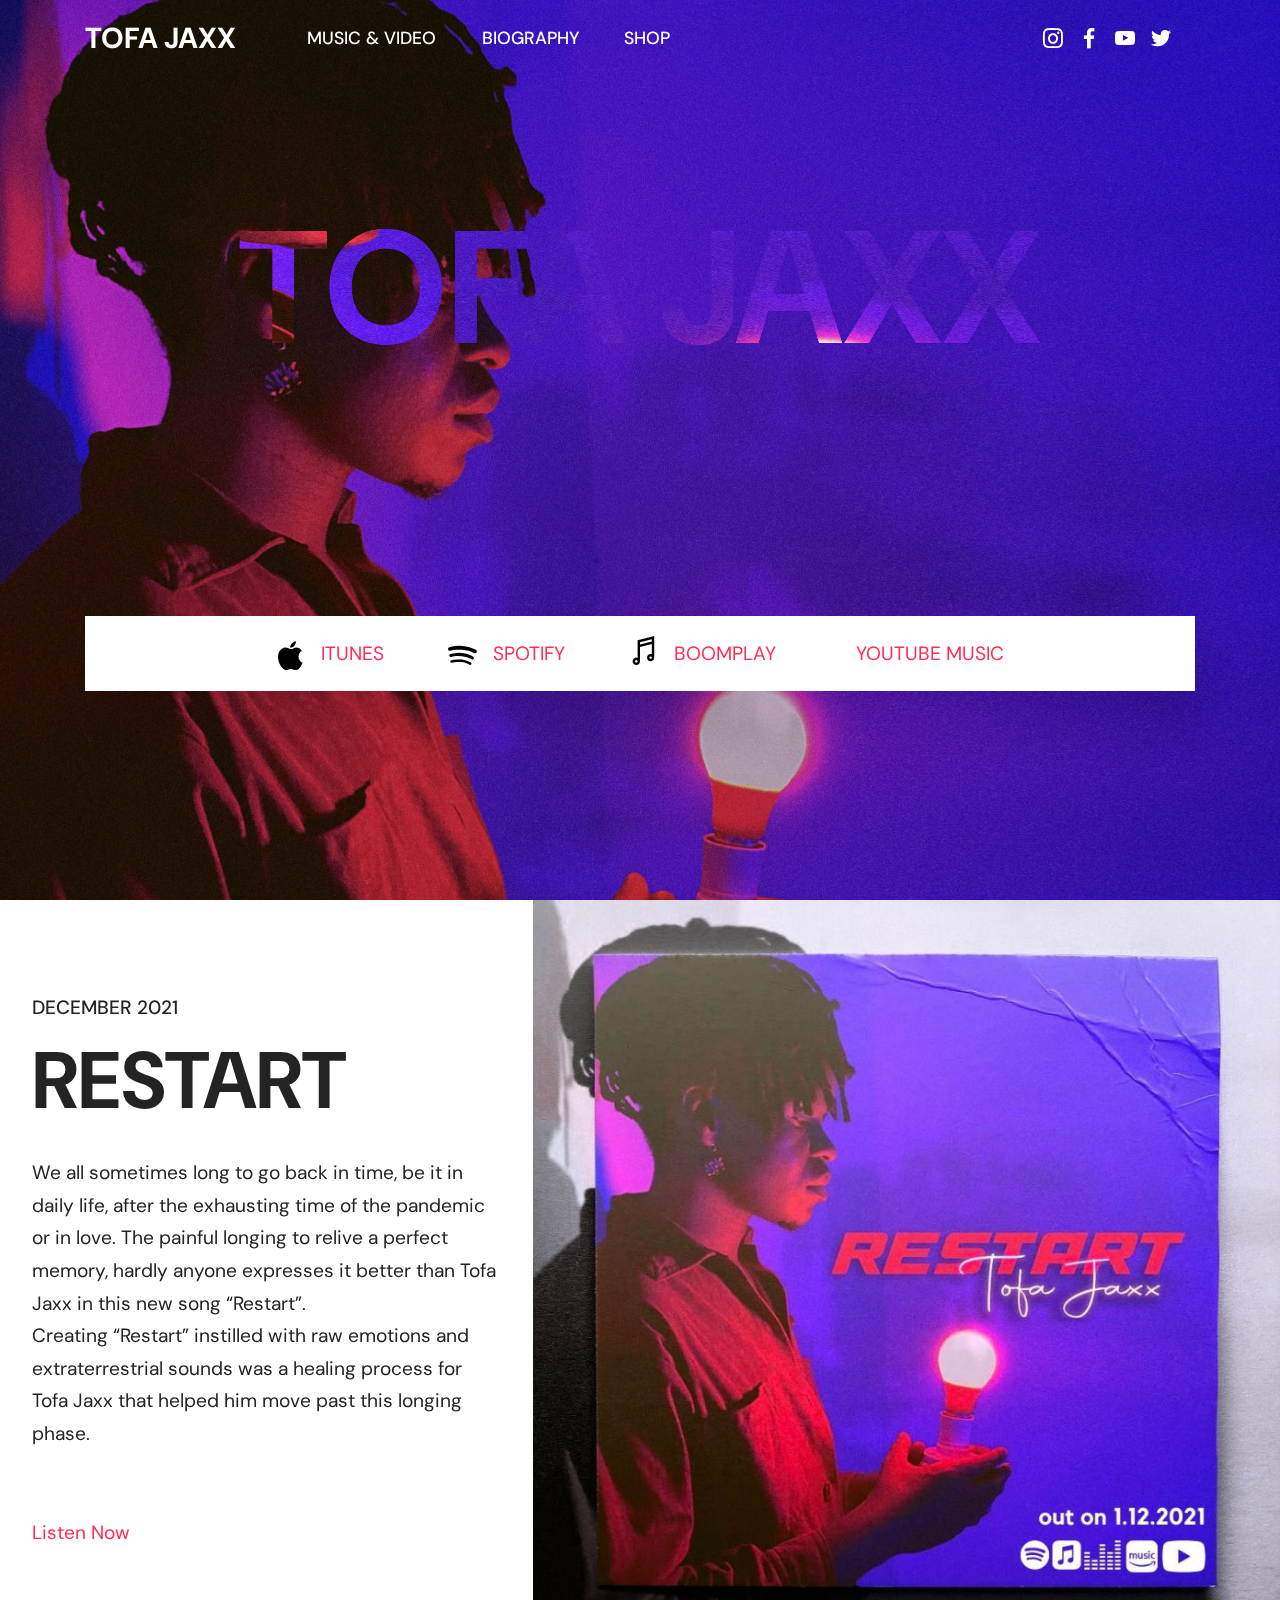
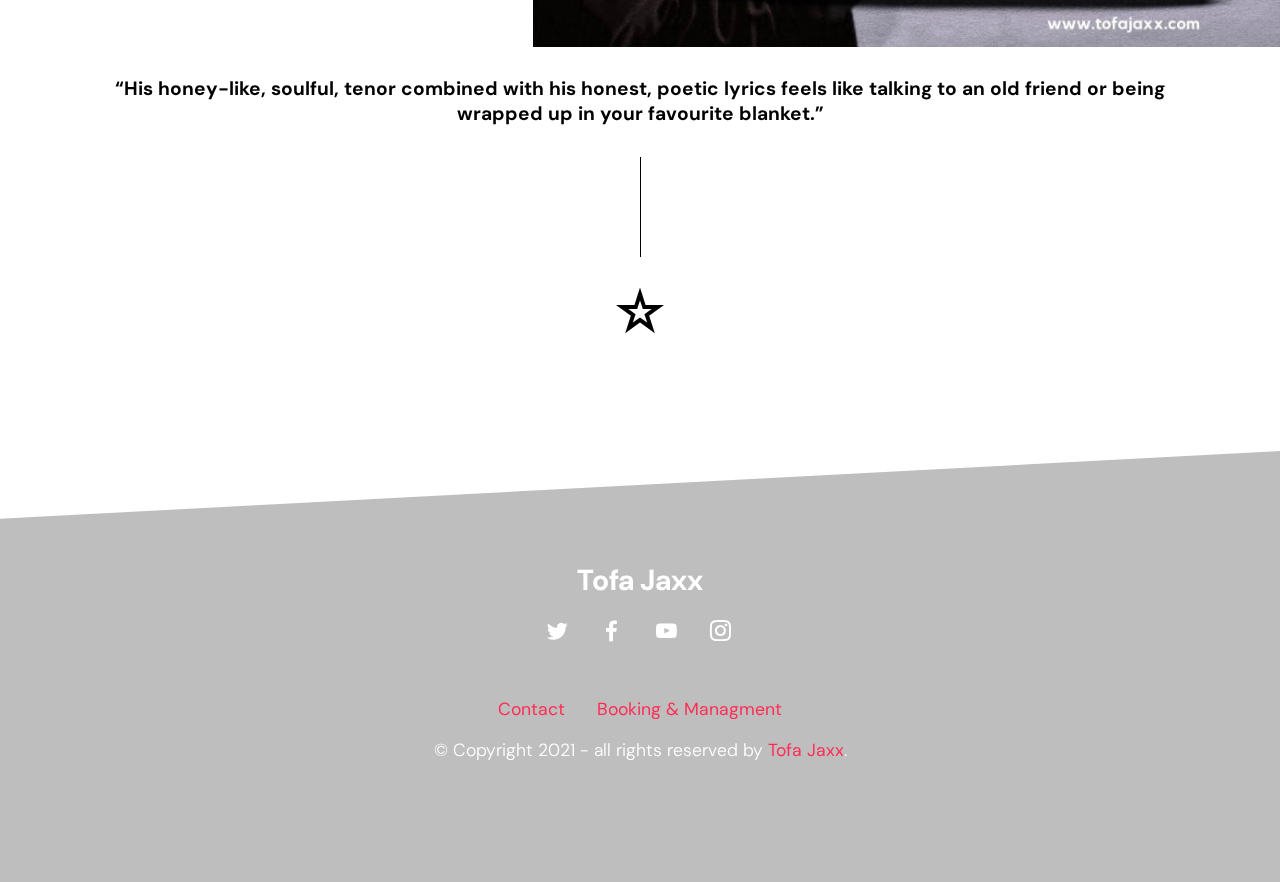
==== commit 07dc296f: "restart update" ====
--- a/index.html
+++ b/index.html
@@ -31,7 +31,7 @@
 </head>
 <body>
   
-  <section class="menu cid-rJ1R9cacNY" once="menu" id="menu1-c">
+  <section class="menu cid-rJ1R9cacNY" once="menu" id="menu1-c" data-sortbtn="btn-primary">
 
     
 
@@ -60,8 +60,7 @@
 
 
                     <li class="nav-item"><a class="nav-link link text-white text-primary display-4" href="bio.html">
-                            BIOGRAPHY</a></li><li class="nav-item"><a class="nav-link link text-white text-primary display-4" href="news.html">
-                            NEWS</a></li><li class="nav-item"><a class="nav-link link text-white text-primary display-4" href="shop.html">
+                            BIOGRAPHY</a></li><li class="nav-item"><a class="nav-link link text-white text-primary display-4" href="shop.html">
                             SHOP</a></li></ul>
                 <div class="icons-menu">
                     <a href="https://www.instagram.com/tofajaxx/?hl=en" target="_blank">
@@ -86,7 +85,7 @@
 
 </section>
 
-<section class="header1 cid-rJ1R1FOBaA mbr-fullscreen mbr-parallax-background" id="header4-0">
+<section class="header1 cid-rJ1R1FOBaA mbr-fullscreen mbr-parallax-background" id="header4-0" data-sortbtn="btn-primary">
 
     
 
@@ -130,53 +129,39 @@
     
 </section>
 
-<section class="video1 audiom4_video01 cid-squ9xjRSjc" id="video1-20">
+<section class="content1 audiom4_content1 cid-sPFLsqYTl1" id="content1-4y" data-sortbtn="btn-primary">
 
 	
 
-	<div class="mbr-overlay" style="opacity: 0.7; background-color: rgb(255, 255, 255);">
-	</div>
-
-	<div class="container align-center">
-		<div class="row justify-content-md-center">
-
-			<div class="mbr-black col-md-12 col-lg-12">
-				<div class="title-align align-center">
-					<h3 class="mbr-section-subtitle mbr-semibold align-center mbr-light mbr-fonts-style display-4">Latest</h3>
+	
+
+	<div class="container-fluid">
+		<div class="row">
+			<div class="col-md-12 col-lg-5 m-auto">
+				<div class="media-content">
+					<h2 class="mbr-section-subtitle mbr-semibold align-left mbr-white mbr-light mbr-fonts-style display-7">
+						DECEMBER 2021</h2>
+					<h1 class="mbr-section-title align-left mbr-bold mbr-white pb-3 mbr-fonts-style display-2">
+						RESTART</h1>
+
+					<p class="mbr-text align-left mbr-white pb-4 mbr-fonts-style display-7">We all sometimes long to go back in time, be it in daily life, after the exhausting time of the pandemic or in love. The painful longing to relive a perfect memory, hardly anyone expresses it better than Tofa Jaxx in this new song “Restart”.
+<br>Creating “Restart” instilled with raw emotions and extraterrestrial sounds was a healing process for Tofa Jaxx that helped him move past this longing phase.
+<br><br></p>
+					<h3 class="link mbr-semibold align-left mbr-white mbr-light mbr-fonts-style display-7">
+						<strong><a href="https://orcd.co/restart-tofajaxx" class="text-primary" target="_blank">Listen Now</a>!!!</strong></h3>
 				</div>
-				<h1 class="mbr-section-title align-center mbr-bold pb-5 mbr-fonts-style display-2">VIDEO</h1>
 			</div>
 
-
-			<div class="mbr-white col-md-12 col-12 col-lg-12">
-				<div class="box">
-					<div class="mbr-media show-modal align-center py-2" data-modal=".modalWindow">
-						<div class="icon-wrap">
-							<span class="mbr-iconfont socicon-youtube socicon"></span>
-						</div>
-					</div>
+			<div class="col-md-12 col-lg-7">
+				<div class="mbr-figure">
+					<a href="https://orcd.co/restart-tofajaxx" target="_blank"><img src="assets/images/tofa-jaxx-single-restart-812x812.jpg" alt="Tofa Jaxx new single"></a>
 				</div>
 			</div>
 		</div>
 	</div>
-	<div>
-		<div class="modalWindow" style="display: none;">
-			<div class="modalWindow-container">
-				<div class="modalWindow-video-container">
-					<div class="modalWindow-video">
-						<iframe width="100%" height="100%" frameborder="0" allowfullscreen="1" data-src="https://youtu.be/AVXUgNj3C14"></iframe>
-					</div>
-					<a class="close" role="button" data-dismiss="modal">
-						<span aria-hidden="true" class="mbri-close mbr-iconfont closeModal"></span>
-						<span class="sr-only">Close</span>
-					</a>
-				</div>
-			</div>
-		</div>
-	</div>
-</section>
-
-<section class="info3 cid-rJ1R3lCR9W" id="info3-2">
+</section>
+
+<section class="info3 cid-rJ1R3lCR9W" id="info3-2" data-sortbtn="btn-primary">
 
     
 
@@ -193,7 +178,7 @@
     </div>
 </section>
 
-<section once="footers" class="cid-rJ1R7lUBYR mbr-parallax-background" id="footer2-b">
+<section once="footers" class="cid-rJ1R7lUBYR mbr-parallax-background" id="footer2-b" data-sortbtn="btn-primary">
 
     
 
@@ -263,6 +248,43 @@
     </div>
 </section>
 
+<div class="modal mbr-popup cid-sPFIKjvu5K fade" tabindex="-1" role="dialog" data-overlay-color="#000000" data-overlay-opacity="0.8" data-on-timer-delay="5" id="mbr-popup-4x" aria-hidden="true">
+        <div class="modal-dialog modal-dialog-centered" role="document">
+            <div class="modal-content">
+                <div class="container position-static margin-center-pos">
+                    <div class="modal-header pb-0">
+                        <h5 class="modal-title mbr-fonts-style display-5">New Single !</h5>
+                        <button type="button" class="close d-flex" data-dismiss="modal" data-bs-dismiss="modal" aria-label="Close">
+                            <svg version="1.1" xmlns="http://www.w3.org/2000/svg" width="23" height="23" viewBox="0 0 23 23" fill="currentColor">
+                                <path d="M13.4 12l10.3 10.3-1.4 1.4L12 13.4 1.7 23.7.3 22.3 10.6 12 .3 1.7 1.7.3 12 10.6 22.3.3l1.4 1.4L13.4 12z">
+                                </path>
+                            </svg>
+                        </button>
+                    </div>
+
+                    <div class="modal-body">
+                        <p class="mbr-text mbr-fonts-style display-7">
+                            “A musical time machine”.<br>Be part of a good cause and <a href="shop.html" class="text-primary">check out</a> my World AIDS day campaign.<br><br>
+                        </p>
+
+                        <div>
+                            <div class="card-img mbr-figure">
+                                <a href="https://orcd.co/restart-tofajaxx" target="_blank"><img src="assets/images/tofa-jaxx-single-restart-812x812.jpg" alt="Restart by Tofa Jaxx"></a>
+                            </div>
+                            
+
+                            
+                        </div>
+                    </div>
+
+                    <div class="modal-footer">
+                        <div class="mbr-section-btn"><a class="btn btn-md btn-primary display-4" href="https://orcd.co/restart-tofajaxx" target="_blank">Listen Now!</a> <a class="btn btn-md btn-white-outline display-4" href="shop.html" target="_blank">World AIDS Day Campaign!&nbsp;</a></div>
+                    </div>
+                </div>
+            </div>
+        </div>
+    </div>
+
 
 <script src="assets/web/assets/jquery/jquery.min.js"></script>
   <script src="assets/popper/popper.min.js"></script>
@@ -270,11 +292,14 @@
   <script src="assets/bootstrap/js/bootstrap.min.js"></script>
   <script src="assets/smoothscroll/smooth-scroll.js"></script>
   <script src="assets/parallax/jarallax.min.js"></script>
-  <script src="assets/playervimeo/vimeo_player.js"></script>
   <script src="assets/dropdown/js/nav-dropdown.js"></script>
   <script src="assets/dropdown/js/navbar-dropdown.js"></script>
   <script src="assets/touchswipe/jquery.touch-swipe.min.js"></script>
+  <script src="assets/popup-plugin/script.js"></script>
+  <script src="assets/popup-ontimer-plugin/script.js"></script>
+  <script src="assets/popup-overlay-plugin/script.js"></script>
   <script src="assets/theme/js/script.js"></script>
+  <script src="assets/formoid/formoid.min.js"></script>
   
   
   
--- a/assets/mobirise/css/mbr-additional.css
+++ b/assets/mobirise/css/mbr-additional.css
@@ -622,7 +622,7 @@
   transition: color 0.6s;
 }
 .cid-rJ1R1FOBaA {
-  background-image: url("../../../assets/images/img-9345-2000x2500.jpg");
+  background-image: url("../../../assets/images/restart-tofa-jaxx-2000x2000.jpeg");
 }
 .cid-rJ1R1FOBaA h1 {
   background-color: transparent;
@@ -633,7 +633,7 @@
   margin-bottom: 15rem;
 }
 .cid-rJ1R1FOBaA h1 span {
-  background-image: url("../../../assets/images/img-9345-2000x2500.jpg");
+  background-image: url("../../../assets/images/restart-tofa-jaxx-2000x2000.jpg");
   background-size: 1920px 600px;
   background-position: center;
   -webkit-text-fill-color: transparent;
@@ -685,108 +685,57 @@
     margin-bottom: 8rem;
   }
 }
-.cid-squ9xjRSjc {
-  padding-top: 60px;
-  padding-bottom: 45px;
-  background-image: url("../../../assets/images/umenika-yt-thumb-1203x687.jpg");
-}
-.cid-squ9xjRSjc h3 {
-  width: fit-content;
-  display: inline-block;
-  position: relative;
-}
-.cid-squ9xjRSjc h3:before {
-  position: absolute;
-  content: '';
-  left: 50%;
-  top: -120px;
-  bottom: 0;
-  width: 1px;
-  height: 100px;
-  background: currentColor;
-}
-.cid-squ9xjRSjc .box {
-  background-image: url("../../../assets/images/umenika-yt-thumb-1203x687.jpg");
-  background-size: cover;
-  background-position: center;
-  height: 600px;
-  margin: auto;
-  display: flex;
-  align-items: center;
-  justify-content: center;
-}
-.cid-squ9xjRSjc .icon-wrap {
-  border-radius: 50%;
-  margin: auto;
-  display: flex;
-  justify-content: center;
-  align-items: center;
-  transition: all 0.3s;
-}
-.cid-squ9xjRSjc .icon-wrap:hover {
-  transform: scale(1.04);
-}
-.cid-squ9xjRSjc .icon-wrap span {
-  padding-left: 8px;
-}
-.cid-squ9xjRSjc .mbr-media span {
-  font-size: 4rem;
-  cursor: pointer;
-  position: relative;
-  display: inline-block;
-  opacity: 0.6;
-  transition: all 0.25s;
-  color: #000000 !important;
-}
-.cid-squ9xjRSjc .mbr-media span:hover {
-  opacity: 1;
-  color: #ff2d55 !important;
-}
-.cid-squ9xjRSjc .mbr-media span.mbri-play:before {
-  position: absolute;
-  left: 50%;
-  -webkit-transform: translateX(-35%);
-  -moz-transform: translateX(-35%);
-  -ms-transform: translateX(-35%);
-  -o-transform: translateX(-35%);
-  transform: translateX(-35%);
-}
-.cid-squ9xjRSjc .modalWindow {
-  position: fixed;
-  z-index: 5000;
-  left: 0;
-  top: 0;
-  background-color: rgba(61, 61, 61, 0.65);
-  width: 100%;
+.cid-sPFLsqYTl1 {
+  padding-top: 0px;
+  padding-bottom: 0px;
+  background-color: #ffffff;
+}
+@media (max-width: 767px) {
+  .cid-sPFLsqYTl1 .mbr-text {
+    text-align: center;
+  }
+}
+.cid-sPFLsqYTl1 .container-fluid {
+  padding: 0;
+}
+@media (min-width: 992px) {
+  .cid-sPFLsqYTl1 .media-content {
+    max-width: 650px;
+    padding: 5rem 2rem;
+    margin: auto;
+  }
+}
+.cid-sPFLsqYTl1 .media-content {
+  padding: 5rem 2rem;
+}
+.cid-sPFLsqYTl1 img {
   height: 100%;
-}
-.cid-squ9xjRSjc .modalWindow .modalWindow-container {
-  display: table-cell;
-  vertical-align: middle;
-}
-.cid-squ9xjRSjc .modalWindow .modalWindow-video {
-  height: calc(44.9943757vw);
-  width: 80vw;
-  margin: 0 auto;
-}
-.cid-squ9xjRSjc a.close {
-  position: absolute;
-  right: 4vw;
-  top: 4vh;
-  color: #ffffff;
-  z-index: 5000000;
-  font-size: 37px;
-  background: #000;
-  padding: 20px;
-  border-radius: 50%;
-}
-.cid-squ9xjRSjc a.close:hover {
-  color: #ffffff;
-}
-@media (max-width: 576px) {
-  .cid-squ9xjRSjc .box {
-    height: 250px;
-  }
+  object-fit: cover;
+}
+.cid-sPFLsqYTl1 .mbr-figure {
+  height: 100%;
+}
+.cid-sPFLsqYTl1 .col-lg-5,
+.cid-sPFLsqYTl1 .col-lg-7 {
+  padding: 0;
+}
+.cid-sPFLsqYTl1 .row {
+  margin: 0;
+}
+@media (max-width: 767px) {
+  .cid-sPFLsqYTl1 .media-content {
+    padding: 3rem 1rem;
+  }
+}
+.cid-sPFLsqYTl1 H1 {
+  color: #232323;
+}
+.cid-sPFLsqYTl1 H2 {
+  color: #232323;
+}
+.cid-sPFLsqYTl1 .mbr-text,
+.cid-sPFLsqYTl1 .mbr-section-btn {
+  color: #232323;
 }
 .cid-rJ1R3lCR9W {
   padding-top: 30px;
@@ -814,7 +763,7 @@
 .cid-rJ1R7lUBYR {
   padding-top: 150px;
   padding-bottom: 120px;
-  background-image: url("../../../assets/images/img-9345-2000x2500.jpg");
+  background-image: url("../../../assets/images/restart-tofa-jaxx-1-2000x2000.jpeg");
 }
 .cid-rJ1R7lUBYR .row-links {
   width: 100%;
@@ -1290,6 +1239,306 @@
     left: -1rem;
   }
 }
+.cid-sPFIKjvu5K.popup-builder {
+  background-color: #ffffff;
+}
+.cid-sPFIKjvu5K.popup-builder .modal {
+  position: relative;
+  display: block;
+  z-index: 1;
+}
+.cid-sPFIKjvu5K.popup-builder .modal-dialog {
+  margin-top: 60px;
+  margin-bottom: 60px;
+}
+.cid-sPFIKjvu5K .modal-content,
+.cid-sPFIKjvu5K .modal-dialog {
+  height: auto;
+}
+.cid-sPFIKjvu5K .form-wrapper .input-group-btn {
+  margin-right: auto;
+  margin-left: auto;
+}
+.cid-sPFIKjvu5K .form-wrapper .input-group-btn .btn {
+  margin: 0 !important;
+}
+@media (min-width: 769px) {
+  .cid-sPFIKjvu5K .form-wrapper .mbr-form .form-group,
+  .cid-sPFIKjvu5K .form-wrapper .mbr-form .input-group-btn {
+    padding: 0 .5rem;
+  }
+}
+.cid-sPFIKjvu5K .card-img {
+  width: 100%;
+  margin: auto;
+  border-radius: 0;
+}
+.cid-sPFIKjvu5K .mbr-figure img {
+  display: block;
+  width: 100%;
+  -ms-flex-item-align: center;
+  -ms-grid-row-align: center;
+  -webkit-align-self: center;
+  align-self: center;
+}
+.cid-sPFIKjvu5K .mbr-text {
+  text-align: center;
+  color: #ffffff;
+}
+.cid-sPFIKjvu5K .pt-0 {
+  padding-top: 0 !important;
+}
+.cid-sPFIKjvu5K .pb-0 {
+  padding-bottom: 0 !important;
+}
+.cid-sPFIKjvu5K .form-content {
+  -ms-flex-pack: center;
+  justify-content: center;
+  text-align: center;
+}
+.cid-sPFIKjvu5K .mbr-overlay {
+  bottom: 0;
+  left: 0;
+  position: absolute;
+  right: 0;
+  top: 0;
+  z-index: 0;
+  pointer-events: none;
+}
+.cid-sPFIKjvu5K .modal-open {
+  overflow: hidden;
+}
+.cid-sPFIKjvu5K .modal-open .modal {
+  overflow-x: hidden;
+  overflow-y: auto;
+}
+.cid-sPFIKjvu5K .modal {
+  position: fixed;
+  top: 0;
+  left: 0;
+  z-index: 1050;
+  display: none;
+  width: 100%;
+  height: 100%;
+  overflow: hidden;
+  outline: 0;
+}
+.cid-sPFIKjvu5K .modal-dialog {
+  position: relative;
+  width: auto;
+  margin: .5rem;
+  pointer-events: none;
+}
+.cid-sPFIKjvu5K .modal.fade .modal-dialog {
+  transition: transform 0.3s ease-out, -webkit-transform 0.3s ease-out;
+  -webkit-transform: translate(0, -50px);
+  transform: translate(0, -50px);
+}
+.cid-sPFIKjvu5K .modal.show .modal-dialog {
+  -webkit-transform: none;
+  transform: none;
+}
+.cid-sPFIKjvu5K .modal-dialog-centered {
+  display: flex;
+  -ms-flex-align: center;
+  align-items: center;
+  min-height: calc(100% - (.5rem * 2));
+}
+.cid-sPFIKjvu5K .modal-dialog-centered::before {
+  display: block;
+  height: calc(100vh - (.5rem * 2));
+  content: "";
+}
+.cid-sPFIKjvu5K .modal-content {
+  background: #5515e7;
+  position: relative;
+  display: flex;
+  -ms-flex-direction: column;
+  flex-direction: column;
+  width: 100%;
+  pointer-events: auto;
+  background-clip: padding-box;
+  border: none;
+  outline: 0;
+  -webkit-box-shadow: 0 10px 40px 0 rgba(0, 0, 0, 0.2);
+  box-shadow: 0 10px 40px 0 rgba(0, 0, 0, 0.2);
+}
+.cid-sPFIKjvu5K .margin-center-pos {
+  margin-top: auto;
+  margin-bottom: auto;
+}
+.cid-sPFIKjvu5K .modal-backdrop {
+  position: fixed;
+  top: 0;
+  left: 0;
+  z-index: 1040;
+  width: 100vw;
+  height: 100vh;
+  background-color: #000;
+}
+.cid-sPFIKjvu5K .modal-backdrop.fade {
+  opacity: 0;
+}
+.cid-sPFIKjvu5K .modal-backdrop.show {
+  opacity: .5;
+}
+.cid-sPFIKjvu5K .modal-header {
+  display: flex;
+  -ms-flex-align: start;
+  align-items: flex-start;
+  -ms-flex-pack: justify;
+  justify-content: space-between;
+  border-bottom: none;
+}
+@media (min-width: 992px) {
+  .cid-sPFIKjvu5K .modal-header {
+    padding: 2rem 2rem 1rem;
+  }
+}
+@media (max-width: 991px) {
+  .cid-sPFIKjvu5K .modal-header {
+    padding: 1rem;
+  }
+}
+.cid-sPFIKjvu5K .modal-header .close {
+  position: absolute;
+  top: 1rem;
+  right: 1rem;
+  margin: -1rem -1rem -1rem auto;
+  padding: 1rem;
+  opacity: .75;
+}
+.cid-sPFIKjvu5K .modal-header .close svg {
+  fill: #353535;
+}
+.cid-sPFIKjvu5K .modal-header .close:hover {
+  opacity: 1;
+}
+.cid-sPFIKjvu5K .modal-header .close:focus {
+  outline: none;
+}
+.cid-sPFIKjvu5K .modal-title {
+  line-height: 1.5;
+  width: 100%;
+  margin: 0;
+  text-align: center;
+  color: #ff2d55;
+}
+.cid-sPFIKjvu5K .modal-body {
+  position: relative;
+  -ms-flex: 1 1 auto;
+  flex: 1 1 auto;
+}
+@media (min-width: 992px) {
+  .cid-sPFIKjvu5K .modal-body {
+    padding: 1rem 2rem 2rem;
+  }
+}
+@media (max-width: 991px) {
+  .cid-sPFIKjvu5K .modal-body {
+    padding: 1rem;
+  }
+}
+.cid-sPFIKjvu5K .modal-footer {
+  display: flex;
+  -ms-flex-align: center;
+  align-items: center;
+  -ms-flex-pack: center;
+  justify-content: center;
+  border-top: none;
+  text-align: center;
+}
+@media (min-width: 992px) {
+  .cid-sPFIKjvu5K .modal-footer {
+    padding: 0rem 2rem 2rem;
+  }
+}
+@media (max-width: 991px) {
+  .cid-sPFIKjvu5K .modal-footer {
+    padding: 1rem;
+  }
+}
+.cid-sPFIKjvu5K .modal-scrollbar-measure {
+  position: absolute;
+  top: -9999px;
+  width: 50px;
+  height: 50px;
+  overflow: scroll;
+}
+@media (min-width: 576px) {
+  .cid-sPFIKjvu5K .modal-dialog {
+    max-width: 500px;
+    margin: 1.75rem auto;
+  }
+  .cid-sPFIKjvu5K .modal-dialog-centered {
+    min-height: calc(100% - (1.75rem * 2));
+  }
+  .cid-sPFIKjvu5K .modal-dialog-centered::before {
+    height: calc(100vh - (1.75rem * 2));
+  }
+  .cid-sPFIKjvu5K .modal-sm {
+    max-width: 300px;
+  }
+}
+@media (min-width: 992px) {
+  .cid-sPFIKjvu5K .modal-lg,
+  .cid-sPFIKjvu5K .modal-xl {
+    max-width: 800px;
+  }
+}
+@media (min-width: 1200px) {
+  .cid-sPFIKjvu5K .modal-xl {
+    max-width: 1140px;
+  }
+}
+.cid-sPFIKjvu5K .row {
+  display: flex;
+  -ms-flex-wrap: wrap;
+  flex-wrap: wrap;
+  margin-right: -15px;
+  margin-left: -15px;
+}
+.cid-sPFIKjvu5K .col-md-4 {
+  position: relative;
+  width: 100%;
+  padding-right: 15px;
+  padding-left: 15px;
+  -ms-flex: 0 0 33.333333%;
+  flex: 0 0 33.333333%;
+  max-width: 33.333333%;
+}
+.cid-sPFIKjvu5K .form-group {
+  margin-bottom: 1rem;
+}
+.cid-sPFIKjvu5K .form-control {
+  display: block;
+  width: 100%;
+  font-size: 1rem;
+  font-weight: 400;
+  line-height: 1.5;
+}
+.cid-sPFIKjvu5K .col {
+  -ms-flex-preferred-size: 0;
+  flex-basis: 0;
+  -ms-flex-positive: 1;
+  flex-grow: 1;
+  max-width: 100%;
+}
+.cid-sPFIKjvu5K .col-md-auto {
+  position: relative;
+  padding-right: 15px;
+  padding-left: 15px;
+  -ms-flex: 0 0 auto;
+  flex: 0 0 auto;
+  width: auto;
+  max-width: 100%;
+}
+.cid-sPFIKjvu5K .mbr-section-btn {
+  margin: 0;
+}
+.cid-sPFIKjvu5K .mbr-section-btn .btn {
+  margin: 0;
+}
 .cid-sqqhfdrcJX {
   padding-top: 0px;
   padding-bottom: 0px;
@@ -1951,6 +2200,164 @@
 }
 .cid-sHi4OZQfLu g rect {
   fill: #ffffff;
+}
+.cid-sPGvLFaVHV {
+  padding-top: 60px;
+  padding-bottom: 0px;
+  background-color: #ffffff;
+}
+.cid-sPGvLFaVHV .card-box {
+  z-index: 10;
+  position: absolute;
+  padding: 1rem;
+}
+.cid-sPGvLFaVHV .container-fluid {
+  padding: 0;
+}
+.cid-sPGvLFaVHV h5 {
+  margin: 0;
+}
+.cid-sPGvLFaVHV h3 {
+  width: fit-content;
+  display: inline-block;
+  position: relative;
+}
+.cid-sPGvLFaVHV h3:before {
+  position: absolute;
+  content: '';
+  left: 50%;
+  top: -120px;
+  bottom: 0;
+  width: 1px;
+  height: 100px;
+  background: currentColor;
+}
+.cid-sPGvLFaVHV .card {
+  margin: auto;
+  height: 350px;
+  perspective: 800px;
+  cursor: pointer;
+}
+.cid-sPGvLFaVHV .card:hover {
+  z-index: 99;
+}
+.cid-sPGvLFaVHV .card-wrapper {
+  background-position: center;
+  background-size: cover;
+  transition: all 0.3s;
+  display: flex;
+  justify-content: center;
+  align-items: flex-end;
+  transform-origin: top;
+  position: relative;
+  overflow: hidden;
+}
+.cid-sPGvLFaVHV .card-wrapper:hover {
+  transform: rotateX(20deg);
+}
+.cid-sPGvLFaVHV .card-wrapper:hover:before {
+  transform: translateY(-10%);
+  opacity: 1;
+}
+.cid-sPGvLFaVHV .card-wrapper:before {
+  content: "";
+  height: 100%;
+  width: 100%;
+  background: linear-gradient(190deg, rgba(255, 255, 255, 0.4) 0%, rgba(255, 255, 255, 0) 90%);
+  clip-path: polygon(0 0, 100% 0, 100% 25%, 0 75%);
+  opacity: 0;
+  position: absolute;
+  transition: all 0.3s;
+  transform: translateY(-100%);
+}
+.cid-sPGvLFaVHV .card-wrapper a {
+  height: 100%;
+}
+.cid-sPGvLFaVHV .card-wrapper img {
+  height: 100%;
+  width: 100%;
+  object-fit: cover;
+  pointer-events: all;
+}
+.cid-sPGvLFaVHV h4 {
+  font-weight: 500;
+  margin-bottom: 0;
+}
+.cid-sPGvLFaVHV .btn {
+  margin: 0 !important;
+  padding: 1rem 2rem;
+}
+@media (max-width: 767px) {
+  .cid-sPGvLFaVHV .card-box {
+    text-align: center;
+  }
+}
+.cid-sPGvLFaVHV .mbr-text {
+  color: #cccccc;
+}
+.cid-sPGvLFaVHV .card-date {
+  color: #cccccc;
+}
+.cid-sPGvLFaVHV .card-wrapper {
+  width: 370px;
+  height: 370px;
+  flex: none;
+}
+@media (max-width: 1200px) {
+  .cid-sPGvLFaVHV .card-wrapper {
+    max-width: 313px;
+    max-height: 313px;
+  }
+}
+@media (max-width: 992px) {
+  .cid-sPGvLFaVHV .card-wrapper {
+    max-width: 350px;
+    max-height: 350px;
+  }
+}
+@media (max-width: 768px) {
+  .cid-sPGvLFaVHV .card-wrapper {
+    max-width: 540px;
+    max-height: 540px;
+  }
+}
+@media (max-width: 576px) {
+  .cid-sPGvLFaVHV .card-wrapper {
+    max-width: 237px;
+    max-height: 237px;
+  }
+}
+.cid-sPGvLFaVHV .card {
+  height: 370px;
+  margin-bottom: 20px;
+  align-items: center;
+}
+@media (max-width: 1200px) {
+  .cid-sPGvLFaVHV .card {
+    max-height: 313px;
+  }
+}
+@media (max-width: 992px) {
+  .cid-sPGvLFaVHV .card {
+    max-height: 350px;
+  }
+}
+@media (max-width: 768px) {
+  .cid-sPGvLFaVHV .card {
+    max-height: 540px;
+  }
+}
+@media (max-width: 576px) {
+  .cid-sPGvLFaVHV .card {
+    max-height: 237px;
+  }
+}
+.cid-sPGvLFaVHV H1 {
+  color: #232323;
+}
+.cid-sPGvLFaVHV .mbr-section-subtitle,
+.cid-sPGvLFaVHV .title-align {
+  color: #232323;
 }
 .cid-su4uiBwgDY {
   padding-top: 45px;
@@ -3901,6 +4308,84 @@
 .cid-surUbsGeGi g rect {
   fill: #ffffff;
 }
+.cid-sPGrLwd7Jx {
+  padding-top: 15px;
+  padding-bottom: 15px;
+  background-color: #ffffff;
+}
+.cid-sPGrLwd7Jx .container {
+  max-width: 1500px;
+}
+.cid-sPGrLwd7Jx img {
+  width: 100%;
+}
+.cid-sPGrLwd7Jx h2 {
+  padding: 0;
+  margin: 0;
+}
+.cid-sPGrLwd7Jx .text-wrap {
+  max-width: 500px;
+  margin: auto;
+}
+.cid-sPGrLwd7Jx .number {
+  border-top: 2px solid currentColor;
+  padding-top: 0.4rem;
+  margin-bottom: 0;
+  margin-top: 0.5rem;
+  width: fit-content;
+}
+.cid-sPGrLwd7Jx .img-col {
+  position: relative;
+}
+.cid-sPGrLwd7Jx .img2 {
+  position: absolute;
+  right: -6rem;
+  top: 4rem;
+  width: 280px;
+}
+@media (max-width: 1200px) {
+  .cid-sPGrLwd7Jx .img2 {
+    right: 1rem;
+  }
+}
+@media (max-width: 992px) {
+  .cid-sPGrLwd7Jx .img-col {
+    margin-top: 3rem;
+  }
+  .cid-sPGrLwd7Jx .text-wrap {
+    max-width: 550px;
+  }
+}
+@media (max-width: 767px) {
+  .cid-sPGrLwd7Jx .img2 {
+    width: 50%;
+    top: 2rem;
+  }
+  .cid-sPGrLwd7Jx .number {
+    margin: auto;
+  }
+}
+.cid-sPGtUGFR5w {
+  padding-top: 3rem;
+  padding-bottom: 3rem;
+  background-color: #000000;
+}
+.cid-sPGtUGFR5w .mbr-text,
+.cid-sPGtUGFR5w .mbr-section-btn {
+  color: #1d2c35;
+}
+.cid-sPGtUGFR5w .card-title,
+.cid-sPGtUGFR5w .card-box {
+  color: #ff2d55;
+}
+.cid-sPGtUGFR5w .mbr-text,
+.cid-sPGtUGFR5w .link-wrap {
+  color: #1d2c35;
+}
+.cid-sPGtUGFR5w .card-box .mbr-text,
+.cid-sPGtUGFR5w .mbr-section-btn {
+  color: #ffffff;
+}
 .cid-surxoqfQht {
   padding-top: 60px;
   padding-bottom: 15px;
@@ -4902,6 +5387,304 @@
   width: auto;
   max-width: 100%;
 }
+.cid-sPFNxyTa92.popup-builder {
+  background-color: #ffffff;
+}
+.cid-sPFNxyTa92.popup-builder .modal {
+  position: relative;
+  display: block;
+  z-index: 1;
+}
+.cid-sPFNxyTa92.popup-builder .modal-dialog {
+  margin-top: 60px;
+  margin-bottom: 60px;
+}
+.cid-sPFNxyTa92 .modal-content,
+.cid-sPFNxyTa92 .modal-dialog {
+  height: auto;
+}
+.cid-sPFNxyTa92 .form-wrapper .input-group-btn {
+  margin-right: auto;
+  margin-left: auto;
+}
+.cid-sPFNxyTa92 .form-wrapper .input-group-btn .btn {
+  margin: 0 !important;
+}
+@media (min-width: 769px) {
+  .cid-sPFNxyTa92 .form-wrapper .mbr-form .form-group,
+  .cid-sPFNxyTa92 .form-wrapper .mbr-form .input-group-btn {
+    padding: 0 .5rem;
+  }
+}
+.cid-sPFNxyTa92 .card-img {
+  width: 100%;
+  margin: auto;
+  border-radius: 0;
+}
+.cid-sPFNxyTa92 .mbr-figure img {
+  display: block;
+  width: 100%;
+  -ms-flex-item-align: center;
+  -ms-grid-row-align: center;
+  -webkit-align-self: center;
+  align-self: center;
+}
+.cid-sPFNxyTa92 .mbr-text {
+  text-align: center;
+}
+.cid-sPFNxyTa92 .pt-0 {
+  padding-top: 0 !important;
+}
+.cid-sPFNxyTa92 .pb-0 {
+  padding-bottom: 0 !important;
+}
+.cid-sPFNxyTa92 .form-content {
+  -ms-flex-pack: center;
+  justify-content: center;
+  text-align: center;
+}
+.cid-sPFNxyTa92 .mbr-overlay {
+  bottom: 0;
+  left: 0;
+  position: absolute;
+  right: 0;
+  top: 0;
+  z-index: 0;
+  pointer-events: none;
+}
+.cid-sPFNxyTa92 .modal-open {
+  overflow: hidden;
+}
+.cid-sPFNxyTa92 .modal-open .modal {
+  overflow-x: hidden;
+  overflow-y: auto;
+}
+.cid-sPFNxyTa92 .modal {
+  position: fixed;
+  top: 0;
+  left: 0;
+  z-index: 1050;
+  display: none;
+  width: 100%;
+  height: 100%;
+  overflow: hidden;
+  outline: 0;
+}
+.cid-sPFNxyTa92 .modal-dialog {
+  position: relative;
+  width: auto;
+  margin: .5rem;
+  pointer-events: none;
+}
+.cid-sPFNxyTa92 .modal.fade .modal-dialog {
+  transition: transform 0.3s ease-out, -webkit-transform 0.3s ease-out;
+  -webkit-transform: translate(0, -50px);
+  transform: translate(0, -50px);
+}
+.cid-sPFNxyTa92 .modal.show .modal-dialog {
+  -webkit-transform: none;
+  transform: none;
+}
+.cid-sPFNxyTa92 .modal-dialog-centered {
+  display: flex;
+  -ms-flex-align: center;
+  align-items: center;
+  min-height: calc(100% - (.5rem * 2));
+}
+.cid-sPFNxyTa92 .modal-dialog-centered::before {
+  display: block;
+  height: calc(100vh - (.5rem * 2));
+  content: "";
+}
+.cid-sPFNxyTa92 .modal-content {
+  background: #ffffff;
+  position: relative;
+  display: flex;
+  -ms-flex-direction: column;
+  flex-direction: column;
+  width: 100%;
+  pointer-events: auto;
+  background-clip: padding-box;
+  border: none;
+  outline: 0;
+  -webkit-box-shadow: 0 10px 40px 0 rgba(0, 0, 0, 0.2);
+  box-shadow: 0 10px 40px 0 rgba(0, 0, 0, 0.2);
+}
+.cid-sPFNxyTa92 .margin-center-pos {
+  margin-top: auto;
+  margin-bottom: auto;
+}
+.cid-sPFNxyTa92 .modal-backdrop {
+  position: fixed;
+  top: 0;
+  left: 0;
+  z-index: 1040;
+  width: 100vw;
+  height: 100vh;
+  background-color: #000;
+}
+.cid-sPFNxyTa92 .modal-backdrop.fade {
+  opacity: 0;
+}
+.cid-sPFNxyTa92 .modal-backdrop.show {
+  opacity: .5;
+}
+.cid-sPFNxyTa92 .modal-header {
+  display: flex;
+  -ms-flex-align: start;
+  align-items: flex-start;
+  -ms-flex-pack: justify;
+  justify-content: space-between;
+  border-bottom: none;
+}
+@media (min-width: 992px) {
+  .cid-sPFNxyTa92 .modal-header {
+    padding: 2rem 2rem 1rem;
+  }
+}
+@media (max-width: 991px) {
+  .cid-sPFNxyTa92 .modal-header {
+    padding: 1rem;
+  }
+}
+.cid-sPFNxyTa92 .modal-header .close {
+  position: absolute;
+  top: 1rem;
+  right: 1rem;
+  margin: -1rem -1rem -1rem auto;
+  padding: 1rem;
+  opacity: .75;
+}
+.cid-sPFNxyTa92 .modal-header .close svg {
+  fill: #353535;
+}
+.cid-sPFNxyTa92 .modal-header .close:hover {
+  opacity: 1;
+}
+.cid-sPFNxyTa92 .modal-header .close:focus {
+  outline: none;
+}
+.cid-sPFNxyTa92 .modal-title {
+  line-height: 1.5;
+  width: 100%;
+  margin: 0;
+  text-align: center;
+}
+.cid-sPFNxyTa92 .modal-body {
+  position: relative;
+  -ms-flex: 1 1 auto;
+  flex: 1 1 auto;
+}
+@media (min-width: 992px) {
+  .cid-sPFNxyTa92 .modal-body {
+    padding: 1rem 2rem 2rem;
+  }
+}
+@media (max-width: 991px) {
+  .cid-sPFNxyTa92 .modal-body {
+    padding: 1rem;
+  }
+}
+.cid-sPFNxyTa92 .modal-footer {
+  display: flex;
+  -ms-flex-align: center;
+  align-items: center;
+  -ms-flex-pack: center;
+  justify-content: center;
+  border-top: none;
+  text-align: center;
+}
+@media (min-width: 992px) {
+  .cid-sPFNxyTa92 .modal-footer {
+    padding: 0rem 2rem 2rem;
+  }
+}
+@media (max-width: 991px) {
+  .cid-sPFNxyTa92 .modal-footer {
+    padding: 1rem;
+  }
+}
+.cid-sPFNxyTa92 .modal-scrollbar-measure {
+  position: absolute;
+  top: -9999px;
+  width: 50px;
+  height: 50px;
+  overflow: scroll;
+}
+@media (min-width: 576px) {
+  .cid-sPFNxyTa92 .modal-dialog {
+    max-width: 500px;
+    margin: 1.75rem auto;
+  }
+  .cid-sPFNxyTa92 .modal-dialog-centered {
+    min-height: calc(100% - (1.75rem * 2));
+  }
+  .cid-sPFNxyTa92 .modal-dialog-centered::before {
+    height: calc(100vh - (1.75rem * 2));
+  }
+  .cid-sPFNxyTa92 .modal-sm {
+    max-width: 300px;
+  }
+}
+@media (min-width: 992px) {
+  .cid-sPFNxyTa92 .modal-lg,
+  .cid-sPFNxyTa92 .modal-xl {
+    max-width: 800px;
+  }
+}
+@media (min-width: 1200px) {
+  .cid-sPFNxyTa92 .modal-xl {
+    max-width: 1140px;
+  }
+}
+.cid-sPFNxyTa92 .row {
+  display: flex;
+  -ms-flex-wrap: wrap;
+  flex-wrap: wrap;
+  margin-right: -15px;
+  margin-left: -15px;
+}
+.cid-sPFNxyTa92 .col-md-4 {
+  position: relative;
+  width: 100%;
+  padding-right: 15px;
+  padding-left: 15px;
+  -ms-flex: 0 0 33.333333%;
+  flex: 0 0 33.333333%;
+  max-width: 33.333333%;
+}
+.cid-sPFNxyTa92 .form-group {
+  margin-bottom: 1rem;
+}
+.cid-sPFNxyTa92 .form-control {
+  display: block;
+  width: 100%;
+  font-size: 1rem;
+  font-weight: 400;
+  line-height: 1.5;
+}
+.cid-sPFNxyTa92 .col {
+  -ms-flex-preferred-size: 0;
+  flex-basis: 0;
+  -ms-flex-positive: 1;
+  flex-grow: 1;
+  max-width: 100%;
+}
+.cid-sPFNxyTa92 .col-md-auto {
+  position: relative;
+  padding-right: 15px;
+  padding-left: 15px;
+  -ms-flex: 0 0 auto;
+  flex: 0 0 auto;
+  width: auto;
+  max-width: 100%;
+}
+.cid-sPFNxyTa92 .mbr-section-btn {
+  margin: 0;
+}
+.cid-sPFNxyTa92 .mbr-section-btn .btn {
+  margin: 0;
+}
 .cid-sv6qvBdpPu {
   padding-top: 180px;
   padding-bottom: 105px;
--- a/assets/mobirise/css/mbr-additional.css
+++ b/assets/mobirise/css/mbr-additional.css
@@ -622,7 +622,7 @@
   transition: color 0.6s;
 }
 .cid-rJ1R1FOBaA {
-  background-image: url("../../../assets/images/img-9345-2000x2500.jpg");
+  background-image: url("../../../assets/images/restart-tofa-jaxx-2000x2000.jpeg");
 }
 .cid-rJ1R1FOBaA h1 {
   background-color: transparent;
@@ -633,7 +633,7 @@
   margin-bottom: 15rem;
 }
 .cid-rJ1R1FOBaA h1 span {
-  background-image: url("../../../assets/images/img-9345-2000x2500.jpg");
+  background-image: url("../../../assets/images/restart-tofa-jaxx-2000x2000.jpg");
   background-size: 1920px 600px;
   background-position: center;
   -webkit-text-fill-color: transparent;
@@ -685,108 +685,57 @@
     margin-bottom: 8rem;
   }
 }
-.cid-squ9xjRSjc {
-  padding-top: 60px;
-  padding-bottom: 45px;
-  background-image: url("../../../assets/images/umenika-yt-thumb-1203x687.jpg");
-}
-.cid-squ9xjRSjc h3 {
-  width: fit-content;
-  display: inline-block;
-  position: relative;
-}
-.cid-squ9xjRSjc h3:before {
-  position: absolute;
-  content: '';
-  left: 50%;
-  top: -120px;
-  bottom: 0;
-  width: 1px;
-  height: 100px;
-  background: currentColor;
-}
-.cid-squ9xjRSjc .box {
-  background-image: url("../../../assets/images/umenika-yt-thumb-1203x687.jpg");
-  background-size: cover;
-  background-position: center;
-  height: 600px;
-  margin: auto;
-  display: flex;
-  align-items: center;
-  justify-content: center;
-}
-.cid-squ9xjRSjc .icon-wrap {
-  border-radius: 50%;
-  margin: auto;
-  display: flex;
-  justify-content: center;
-  align-items: center;
-  transition: all 0.3s;
-}
-.cid-squ9xjRSjc .icon-wrap:hover {
-  transform: scale(1.04);
-}
-.cid-squ9xjRSjc .icon-wrap span {
-  padding-left: 8px;
-}
-.cid-squ9xjRSjc .mbr-media span {
-  font-size: 4rem;
-  cursor: pointer;
-  position: relative;
-  display: inline-block;
-  opacity: 0.6;
-  transition: all 0.25s;
-  color: #000000 !important;
-}
-.cid-squ9xjRSjc .mbr-media span:hover {
-  opacity: 1;
-  color: #ff2d55 !important;
-}
-.cid-squ9xjRSjc .mbr-media span.mbri-play:before {
-  position: absolute;
-  left: 50%;
-  -webkit-transform: translateX(-35%);
-  -moz-transform: translateX(-35%);
-  -ms-transform: translateX(-35%);
-  -o-transform: translateX(-35%);
-  transform: translateX(-35%);
-}
-.cid-squ9xjRSjc .modalWindow {
-  position: fixed;
-  z-index: 5000;
-  left: 0;
-  top: 0;
-  background-color: rgba(61, 61, 61, 0.65);
-  width: 100%;
+.cid-sPFLsqYTl1 {
+  padding-top: 0px;
+  padding-bottom: 0px;
+  background-color: #ffffff;
+}
+@media (max-width: 767px) {
+  .cid-sPFLsqYTl1 .mbr-text {
+    text-align: center;
+  }
+}
+.cid-sPFLsqYTl1 .container-fluid {
+  padding: 0;
+}
+@media (min-width: 992px) {
+  .cid-sPFLsqYTl1 .media-content {
+    max-width: 650px;
+    padding: 5rem 2rem;
+    margin: auto;
+  }
+}
+.cid-sPFLsqYTl1 .media-content {
+  padding: 5rem 2rem;
+}
+.cid-sPFLsqYTl1 img {
   height: 100%;
-}
-.cid-squ9xjRSjc .modalWindow .modalWindow-container {
-  display: table-cell;
-  vertical-align: middle;
-}
-.cid-squ9xjRSjc .modalWindow .modalWindow-video {
-  height: calc(44.9943757vw);
-  width: 80vw;
-  margin: 0 auto;
-}
-.cid-squ9xjRSjc a.close {
-  position: absolute;
-  right: 4vw;
-  top: 4vh;
-  color: #ffffff;
-  z-index: 5000000;
-  font-size: 37px;
-  background: #000;
-  padding: 20px;
-  border-radius: 50%;
-}
-.cid-squ9xjRSjc a.close:hover {
-  color: #ffffff;
-}
-@media (max-width: 576px) {
-  .cid-squ9xjRSjc .box {
-    height: 250px;
-  }
+  object-fit: cover;
+}
+.cid-sPFLsqYTl1 .mbr-figure {
+  height: 100%;
+}
+.cid-sPFLsqYTl1 .col-lg-5,
+.cid-sPFLsqYTl1 .col-lg-7 {
+  padding: 0;
+}
+.cid-sPFLsqYTl1 .row {
+  margin: 0;
+}
+@media (max-width: 767px) {
+  .cid-sPFLsqYTl1 .media-content {
+    padding: 3rem 1rem;
+  }
+}
+.cid-sPFLsqYTl1 H1 {
+  color: #232323;
+}
+.cid-sPFLsqYTl1 H2 {
+  color: #232323;
+}
+.cid-sPFLsqYTl1 .mbr-text,
+.cid-sPFLsqYTl1 .mbr-section-btn {
+  color: #232323;
 }
 .cid-rJ1R3lCR9W {
   padding-top: 30px;
@@ -814,7 +763,7 @@
 .cid-rJ1R7lUBYR {
   padding-top: 150px;
   padding-bottom: 120px;
-  background-image: url("../../../assets/images/img-9345-2000x2500.jpg");
+  background-image: url("../../../assets/images/restart-tofa-jaxx-1-2000x2000.jpeg");
 }
 .cid-rJ1R7lUBYR .row-links {
   width: 100%;
@@ -1290,6 +1239,306 @@
     left: -1rem;
   }
 }
+.cid-sPFIKjvu5K.popup-builder {
+  background-color: #ffffff;
+}
+.cid-sPFIKjvu5K.popup-builder .modal {
+  position: relative;
+  display: block;
+  z-index: 1;
+}
+.cid-sPFIKjvu5K.popup-builder .modal-dialog {
+  margin-top: 60px;
+  margin-bottom: 60px;
+}
+.cid-sPFIKjvu5K .modal-content,
+.cid-sPFIKjvu5K .modal-dialog {
+  height: auto;
+}
+.cid-sPFIKjvu5K .form-wrapper .input-group-btn {
+  margin-right: auto;
+  margin-left: auto;
+}
+.cid-sPFIKjvu5K .form-wrapper .input-group-btn .btn {
+  margin: 0 !important;
+}
+@media (min-width: 769px) {
+  .cid-sPFIKjvu5K .form-wrapper .mbr-form .form-group,
+  .cid-sPFIKjvu5K .form-wrapper .mbr-form .input-group-btn {
+    padding: 0 .5rem;
+  }
+}
+.cid-sPFIKjvu5K .card-img {
+  width: 100%;
+  margin: auto;
+  border-radius: 0;
+}
+.cid-sPFIKjvu5K .mbr-figure img {
+  display: block;
+  width: 100%;
+  -ms-flex-item-align: center;
+  -ms-grid-row-align: center;
+  -webkit-align-self: center;
+  align-self: center;
+}
+.cid-sPFIKjvu5K .mbr-text {
+  text-align: center;
+  color: #ffffff;
+}
+.cid-sPFIKjvu5K .pt-0 {
+  padding-top: 0 !important;
+}
+.cid-sPFIKjvu5K .pb-0 {
+  padding-bottom: 0 !important;
+}
+.cid-sPFIKjvu5K .form-content {
+  -ms-flex-pack: center;
+  justify-content: center;
+  text-align: center;
+}
+.cid-sPFIKjvu5K .mbr-overlay {
+  bottom: 0;
+  left: 0;
+  position: absolute;
+  right: 0;
+  top: 0;
+  z-index: 0;
+  pointer-events: none;
+}
+.cid-sPFIKjvu5K .modal-open {
+  overflow: hidden;
+}
+.cid-sPFIKjvu5K .modal-open .modal {
+  overflow-x: hidden;
+  overflow-y: auto;
+}
+.cid-sPFIKjvu5K .modal {
+  position: fixed;
+  top: 0;
+  left: 0;
+  z-index: 1050;
+  display: none;
+  width: 100%;
+  height: 100%;
+  overflow: hidden;
+  outline: 0;
+}
+.cid-sPFIKjvu5K .modal-dialog {
+  position: relative;
+  width: auto;
+  margin: .5rem;
+  pointer-events: none;
+}
+.cid-sPFIKjvu5K .modal.fade .modal-dialog {
+  transition: transform 0.3s ease-out, -webkit-transform 0.3s ease-out;
+  -webkit-transform: translate(0, -50px);
+  transform: translate(0, -50px);
+}
+.cid-sPFIKjvu5K .modal.show .modal-dialog {
+  -webkit-transform: none;
+  transform: none;
+}
+.cid-sPFIKjvu5K .modal-dialog-centered {
+  display: flex;
+  -ms-flex-align: center;
+  align-items: center;
+  min-height: calc(100% - (.5rem * 2));
+}
+.cid-sPFIKjvu5K .modal-dialog-centered::before {
+  display: block;
+  height: calc(100vh - (.5rem * 2));
+  content: "";
+}
+.cid-sPFIKjvu5K .modal-content {
+  background: #5515e7;
+  position: relative;
+  display: flex;
+  -ms-flex-direction: column;
+  flex-direction: column;
+  width: 100%;
+  pointer-events: auto;
+  background-clip: padding-box;
+  border: none;
+  outline: 0;
+  -webkit-box-shadow: 0 10px 40px 0 rgba(0, 0, 0, 0.2);
+  box-shadow: 0 10px 40px 0 rgba(0, 0, 0, 0.2);
+}
+.cid-sPFIKjvu5K .margin-center-pos {
+  margin-top: auto;
+  margin-bottom: auto;
+}
+.cid-sPFIKjvu5K .modal-backdrop {
+  position: fixed;
+  top: 0;
+  left: 0;
+  z-index: 1040;
+  width: 100vw;
+  height: 100vh;
+  background-color: #000;
+}
+.cid-sPFIKjvu5K .modal-backdrop.fade {
+  opacity: 0;
+}
+.cid-sPFIKjvu5K .modal-backdrop.show {
+  opacity: .5;
+}
+.cid-sPFIKjvu5K .modal-header {
+  display: flex;
+  -ms-flex-align: start;
+  align-items: flex-start;
+  -ms-flex-pack: justify;
+  justify-content: space-between;
+  border-bottom: none;
+}
+@media (min-width: 992px) {
+  .cid-sPFIKjvu5K .modal-header {
+    padding: 2rem 2rem 1rem;
+  }
+}
+@media (max-width: 991px) {
+  .cid-sPFIKjvu5K .modal-header {
+    padding: 1rem;
+  }
+}
+.cid-sPFIKjvu5K .modal-header .close {
+  position: absolute;
+  top: 1rem;
+  right: 1rem;
+  margin: -1rem -1rem -1rem auto;
+  padding: 1rem;
+  opacity: .75;
+}
+.cid-sPFIKjvu5K .modal-header .close svg {
+  fill: #353535;
+}
+.cid-sPFIKjvu5K .modal-header .close:hover {
+  opacity: 1;
+}
+.cid-sPFIKjvu5K .modal-header .close:focus {
+  outline: none;
+}
+.cid-sPFIKjvu5K .modal-title {
+  line-height: 1.5;
+  width: 100%;
+  margin: 0;
+  text-align: center;
+  color: #ff2d55;
+}
+.cid-sPFIKjvu5K .modal-body {
+  position: relative;
+  -ms-flex: 1 1 auto;
+  flex: 1 1 auto;
+}
+@media (min-width: 992px) {
+  .cid-sPFIKjvu5K .modal-body {
+    padding: 1rem 2rem 2rem;
+  }
+}
+@media (max-width: 991px) {
+  .cid-sPFIKjvu5K .modal-body {
+    padding: 1rem;
+  }
+}
+.cid-sPFIKjvu5K .modal-footer {
+  display: flex;
+  -ms-flex-align: center;
+  align-items: center;
+  -ms-flex-pack: center;
+  justify-content: center;
+  border-top: none;
+  text-align: center;
+}
+@media (min-width: 992px) {
+  .cid-sPFIKjvu5K .modal-footer {
+    padding: 0rem 2rem 2rem;
+  }
+}
+@media (max-width: 991px) {
+  .cid-sPFIKjvu5K .modal-footer {
+    padding: 1rem;
+  }
+}
+.cid-sPFIKjvu5K .modal-scrollbar-measure {
+  position: absolute;
+  top: -9999px;
+  width: 50px;
+  height: 50px;
+  overflow: scroll;
+}
+@media (min-width: 576px) {
+  .cid-sPFIKjvu5K .modal-dialog {
+    max-width: 500px;
+    margin: 1.75rem auto;
+  }
+  .cid-sPFIKjvu5K .modal-dialog-centered {
+    min-height: calc(100% - (1.75rem * 2));
+  }
+  .cid-sPFIKjvu5K .modal-dialog-centered::before {
+    height: calc(100vh - (1.75rem * 2));
+  }
+  .cid-sPFIKjvu5K .modal-sm {
+    max-width: 300px;
+  }
+}
+@media (min-width: 992px) {
+  .cid-sPFIKjvu5K .modal-lg,
+  .cid-sPFIKjvu5K .modal-xl {
+    max-width: 800px;
+  }
+}
+@media (min-width: 1200px) {
+  .cid-sPFIKjvu5K .modal-xl {
+    max-width: 1140px;
+  }
+}
+.cid-sPFIKjvu5K .row {
+  display: flex;
+  -ms-flex-wrap: wrap;
+  flex-wrap: wrap;
+  margin-right: -15px;
+  margin-left: -15px;
+}
+.cid-sPFIKjvu5K .col-md-4 {
+  position: relative;
+  width: 100%;
+  padding-right: 15px;
+  padding-left: 15px;
+  -ms-flex: 0 0 33.333333%;
+  flex: 0 0 33.333333%;
+  max-width: 33.333333%;
+}
+.cid-sPFIKjvu5K .form-group {
+  margin-bottom: 1rem;
+}
+.cid-sPFIKjvu5K .form-control {
+  display: block;
+  width: 100%;
+  font-size: 1rem;
+  font-weight: 400;
+  line-height: 1.5;
+}
+.cid-sPFIKjvu5K .col {
+  -ms-flex-preferred-size: 0;
+  flex-basis: 0;
+  -ms-flex-positive: 1;
+  flex-grow: 1;
+  max-width: 100%;
+}
+.cid-sPFIKjvu5K .col-md-auto {
+  position: relative;
+  padding-right: 15px;
+  padding-left: 15px;
+  -ms-flex: 0 0 auto;
+  flex: 0 0 auto;
+  width: auto;
+  max-width: 100%;
+}
+.cid-sPFIKjvu5K .mbr-section-btn {
+  margin: 0;
+}
+.cid-sPFIKjvu5K .mbr-section-btn .btn {
+  margin: 0;
+}
 .cid-sqqhfdrcJX {
   padding-top: 0px;
   padding-bottom: 0px;
@@ -1951,6 +2200,164 @@
 }
 .cid-sHi4OZQfLu g rect {
   fill: #ffffff;
+}
+.cid-sPGvLFaVHV {
+  padding-top: 60px;
+  padding-bottom: 0px;
+  background-color: #ffffff;
+}
+.cid-sPGvLFaVHV .card-box {
+  z-index: 10;
+  position: absolute;
+  padding: 1rem;
+}
+.cid-sPGvLFaVHV .container-fluid {
+  padding: 0;
+}
+.cid-sPGvLFaVHV h5 {
+  margin: 0;
+}
+.cid-sPGvLFaVHV h3 {
+  width: fit-content;
+  display: inline-block;
+  position: relative;
+}
+.cid-sPGvLFaVHV h3:before {
+  position: absolute;
+  content: '';
+  left: 50%;
+  top: -120px;
+  bottom: 0;
+  width: 1px;
+  height: 100px;
+  background: currentColor;
+}
+.cid-sPGvLFaVHV .card {
+  margin: auto;
+  height: 350px;
+  perspective: 800px;
+  cursor: pointer;
+}
+.cid-sPGvLFaVHV .card:hover {
+  z-index: 99;
+}
+.cid-sPGvLFaVHV .card-wrapper {
+  background-position: center;
+  background-size: cover;
+  transition: all 0.3s;
+  display: flex;
+  justify-content: center;
+  align-items: flex-end;
+  transform-origin: top;
+  position: relative;
+  overflow: hidden;
+}
+.cid-sPGvLFaVHV .card-wrapper:hover {
+  transform: rotateX(20deg);
+}
+.cid-sPGvLFaVHV .card-wrapper:hover:before {
+  transform: translateY(-10%);
+  opacity: 1;
+}
+.cid-sPGvLFaVHV .card-wrapper:before {
+  content: "";
+  height: 100%;
+  width: 100%;
+  background: linear-gradient(190deg, rgba(255, 255, 255, 0.4) 0%, rgba(255, 255, 255, 0) 90%);
+  clip-path: polygon(0 0, 100% 0, 100% 25%, 0 75%);
+  opacity: 0;
+  position: absolute;
+  transition: all 0.3s;
+  transform: translateY(-100%);
+}
+.cid-sPGvLFaVHV .card-wrapper a {
+  height: 100%;
+}
+.cid-sPGvLFaVHV .card-wrapper img {
+  height: 100%;
+  width: 100%;
+  object-fit: cover;
+  pointer-events: all;
+}
+.cid-sPGvLFaVHV h4 {
+  font-weight: 500;
+  margin-bottom: 0;
+}
+.cid-sPGvLFaVHV .btn {
+  margin: 0 !important;
+  padding: 1rem 2rem;
+}
+@media (max-width: 767px) {
+  .cid-sPGvLFaVHV .card-box {
+    text-align: center;
+  }
+}
+.cid-sPGvLFaVHV .mbr-text {
+  color: #cccccc;
+}
+.cid-sPGvLFaVHV .card-date {
+  color: #cccccc;
+}
+.cid-sPGvLFaVHV .card-wrapper {
+  width: 370px;
+  height: 370px;
+  flex: none;
+}
+@media (max-width: 1200px) {
+  .cid-sPGvLFaVHV .card-wrapper {
+    max-width: 313px;
+    max-height: 313px;
+  }
+}
+@media (max-width: 992px) {
+  .cid-sPGvLFaVHV .card-wrapper {
+    max-width: 350px;
+    max-height: 350px;
+  }
+}
+@media (max-width: 768px) {
+  .cid-sPGvLFaVHV .card-wrapper {
+    max-width: 540px;
+    max-height: 540px;
+  }
+}
+@media (max-width: 576px) {
+  .cid-sPGvLFaVHV .card-wrapper {
+    max-width: 237px;
+    max-height: 237px;
+  }
+}
+.cid-sPGvLFaVHV .card {
+  height: 370px;
+  margin-bottom: 20px;
+  align-items: center;
+}
+@media (max-width: 1200px) {
+  .cid-sPGvLFaVHV .card {
+    max-height: 313px;
+  }
+}
+@media (max-width: 992px) {
+  .cid-sPGvLFaVHV .card {
+    max-height: 350px;
+  }
+}
+@media (max-width: 768px) {
+  .cid-sPGvLFaVHV .card {
+    max-height: 540px;
+  }
+}
+@media (max-width: 576px) {
+  .cid-sPGvLFaVHV .card {
+    max-height: 237px;
+  }
+}
+.cid-sPGvLFaVHV H1 {
+  color: #232323;
+}
+.cid-sPGvLFaVHV .mbr-section-subtitle,
+.cid-sPGvLFaVHV .title-align {
+  color: #232323;
 }
 .cid-su4uiBwgDY {
   padding-top: 45px;
@@ -3901,6 +4308,84 @@
 .cid-surUbsGeGi g rect {
   fill: #ffffff;
 }
+.cid-sPGrLwd7Jx {
+  padding-top: 15px;
+  padding-bottom: 15px;
+  background-color: #ffffff;
+}
+.cid-sPGrLwd7Jx .container {
+  max-width: 1500px;
+}
+.cid-sPGrLwd7Jx img {
+  width: 100%;
+}
+.cid-sPGrLwd7Jx h2 {
+  padding: 0;
+  margin: 0;
+}
+.cid-sPGrLwd7Jx .text-wrap {
+  max-width: 500px;
+  margin: auto;
+}
+.cid-sPGrLwd7Jx .number {
+  border-top: 2px solid currentColor;
+  padding-top: 0.4rem;
+  margin-bottom: 0;
+  margin-top: 0.5rem;
+  width: fit-content;
+}
+.cid-sPGrLwd7Jx .img-col {
+  position: relative;
+}
+.cid-sPGrLwd7Jx .img2 {
+  position: absolute;
+  right: -6rem;
+  top: 4rem;
+  width: 280px;
+}
+@media (max-width: 1200px) {
+  .cid-sPGrLwd7Jx .img2 {
+    right: 1rem;
+  }
+}
+@media (max-width: 992px) {
+  .cid-sPGrLwd7Jx .img-col {
+    margin-top: 3rem;
+  }
+  .cid-sPGrLwd7Jx .text-wrap {
+    max-width: 550px;
+  }
+}
+@media (max-width: 767px) {
+  .cid-sPGrLwd7Jx .img2 {
+    width: 50%;
+    top: 2rem;
+  }
+  .cid-sPGrLwd7Jx .number {
+    margin: auto;
+  }
+}
+.cid-sPGtUGFR5w {
+  padding-top: 3rem;
+  padding-bottom: 3rem;
+  background-color: #000000;
+}
+.cid-sPGtUGFR5w .mbr-text,
+.cid-sPGtUGFR5w .mbr-section-btn {
+  color: #1d2c35;
+}
+.cid-sPGtUGFR5w .card-title,
+.cid-sPGtUGFR5w .card-box {
+  color: #ff2d55;
+}
+.cid-sPGtUGFR5w .mbr-text,
+.cid-sPGtUGFR5w .link-wrap {
+  color: #1d2c35;
+}
+.cid-sPGtUGFR5w .card-box .mbr-text,
+.cid-sPGtUGFR5w .mbr-section-btn {
+  color: #ffffff;
+}
 .cid-surxoqfQht {
   padding-top: 60px;
   padding-bottom: 15px;
@@ -4902,6 +5387,304 @@
   width: auto;
   max-width: 100%;
 }
+.cid-sPFNxyTa92.popup-builder {
+  background-color: #ffffff;
+}
+.cid-sPFNxyTa92.popup-builder .modal {
+  position: relative;
+  display: block;
+  z-index: 1;
+}
+.cid-sPFNxyTa92.popup-builder .modal-dialog {
+  margin-top: 60px;
+  margin-bottom: 60px;
+}
+.cid-sPFNxyTa92 .modal-content,
+.cid-sPFNxyTa92 .modal-dialog {
+  height: auto;
+}
+.cid-sPFNxyTa92 .form-wrapper .input-group-btn {
+  margin-right: auto;
+  margin-left: auto;
+}
+.cid-sPFNxyTa92 .form-wrapper .input-group-btn .btn {
+  margin: 0 !important;
+}
+@media (min-width: 769px) {
+  .cid-sPFNxyTa92 .form-wrapper .mbr-form .form-group,
+  .cid-sPFNxyTa92 .form-wrapper .mbr-form .input-group-btn {
+    padding: 0 .5rem;
+  }
+}
+.cid-sPFNxyTa92 .card-img {
+  width: 100%;
+  margin: auto;
+  border-radius: 0;
+}
+.cid-sPFNxyTa92 .mbr-figure img {
+  display: block;
+  width: 100%;
+  -ms-flex-item-align: center;
+  -ms-grid-row-align: center;
+  -webkit-align-self: center;
+  align-self: center;
+}
+.cid-sPFNxyTa92 .mbr-text {
+  text-align: center;
+}
+.cid-sPFNxyTa92 .pt-0 {
+  padding-top: 0 !important;
+}
+.cid-sPFNxyTa92 .pb-0 {
+  padding-bottom: 0 !important;
+}
+.cid-sPFNxyTa92 .form-content {
+  -ms-flex-pack: center;
+  justify-content: center;
+  text-align: center;
+}
+.cid-sPFNxyTa92 .mbr-overlay {
+  bottom: 0;
+  left: 0;
+  position: absolute;
+  right: 0;
+  top: 0;
+  z-index: 0;
+  pointer-events: none;
+}
+.cid-sPFNxyTa92 .modal-open {
+  overflow: hidden;
+}
+.cid-sPFNxyTa92 .modal-open .modal {
+  overflow-x: hidden;
+  overflow-y: auto;
+}
+.cid-sPFNxyTa92 .modal {
+  position: fixed;
+  top: 0;
+  left: 0;
+  z-index: 1050;
+  display: none;
+  width: 100%;
+  height: 100%;
+  overflow: hidden;
+  outline: 0;
+}
+.cid-sPFNxyTa92 .modal-dialog {
+  position: relative;
+  width: auto;
+  margin: .5rem;
+  pointer-events: none;
+}
+.cid-sPFNxyTa92 .modal.fade .modal-dialog {
+  transition: transform 0.3s ease-out, -webkit-transform 0.3s ease-out;
+  -webkit-transform: translate(0, -50px);
+  transform: translate(0, -50px);
+}
+.cid-sPFNxyTa92 .modal.show .modal-dialog {
+  -webkit-transform: none;
+  transform: none;
+}
+.cid-sPFNxyTa92 .modal-dialog-centered {
+  display: flex;
+  -ms-flex-align: center;
+  align-items: center;
+  min-height: calc(100% - (.5rem * 2));
+}
+.cid-sPFNxyTa92 .modal-dialog-centered::before {
+  display: block;
+  height: calc(100vh - (.5rem * 2));
+  content: "";
+}
+.cid-sPFNxyTa92 .modal-content {
+  background: #ffffff;
+  position: relative;
+  display: flex;
+  -ms-flex-direction: column;
+  flex-direction: column;
+  width: 100%;
+  pointer-events: auto;
+  background-clip: padding-box;
+  border: none;
+  outline: 0;
+  -webkit-box-shadow: 0 10px 40px 0 rgba(0, 0, 0, 0.2);
+  box-shadow: 0 10px 40px 0 rgba(0, 0, 0, 0.2);
+}
+.cid-sPFNxyTa92 .margin-center-pos {
+  margin-top: auto;
+  margin-bottom: auto;
+}
+.cid-sPFNxyTa92 .modal-backdrop {
+  position: fixed;
+  top: 0;
+  left: 0;
+  z-index: 1040;
+  width: 100vw;
+  height: 100vh;
+  background-color: #000;
+}
+.cid-sPFNxyTa92 .modal-backdrop.fade {
+  opacity: 0;
+}
+.cid-sPFNxyTa92 .modal-backdrop.show {
+  opacity: .5;
+}
+.cid-sPFNxyTa92 .modal-header {
+  display: flex;
+  -ms-flex-align: start;
+  align-items: flex-start;
+  -ms-flex-pack: justify;
+  justify-content: space-between;
+  border-bottom: none;
+}
+@media (min-width: 992px) {
+  .cid-sPFNxyTa92 .modal-header {
+    padding: 2rem 2rem 1rem;
+  }
+}
+@media (max-width: 991px) {
+  .cid-sPFNxyTa92 .modal-header {
+    padding: 1rem;
+  }
+}
+.cid-sPFNxyTa92 .modal-header .close {
+  position: absolute;
+  top: 1rem;
+  right: 1rem;
+  margin: -1rem -1rem -1rem auto;
+  padding: 1rem;
+  opacity: .75;
+}
+.cid-sPFNxyTa92 .modal-header .close svg {
+  fill: #353535;
+}
+.cid-sPFNxyTa92 .modal-header .close:hover {
+  opacity: 1;
+}
+.cid-sPFNxyTa92 .modal-header .close:focus {
+  outline: none;
+}
+.cid-sPFNxyTa92 .modal-title {
+  line-height: 1.5;
+  width: 100%;
+  margin: 0;
+  text-align: center;
+}
+.cid-sPFNxyTa92 .modal-body {
+  position: relative;
+  -ms-flex: 1 1 auto;
+  flex: 1 1 auto;
+}
+@media (min-width: 992px) {
+  .cid-sPFNxyTa92 .modal-body {
+    padding: 1rem 2rem 2rem;
+  }
+}
+@media (max-width: 991px) {
+  .cid-sPFNxyTa92 .modal-body {
+    padding: 1rem;
+  }
+}
+.cid-sPFNxyTa92 .modal-footer {
+  display: flex;
+  -ms-flex-align: center;
+  align-items: center;
+  -ms-flex-pack: center;
+  justify-content: center;
+  border-top: none;
+  text-align: center;
+}
+@media (min-width: 992px) {
+  .cid-sPFNxyTa92 .modal-footer {
+    padding: 0rem 2rem 2rem;
+  }
+}
+@media (max-width: 991px) {
+  .cid-sPFNxyTa92 .modal-footer {
+    padding: 1rem;
+  }
+}
+.cid-sPFNxyTa92 .modal-scrollbar-measure {
+  position: absolute;
+  top: -9999px;
+  width: 50px;
+  height: 50px;
+  overflow: scroll;
+}
+@media (min-width: 576px) {
+  .cid-sPFNxyTa92 .modal-dialog {
+    max-width: 500px;
+    margin: 1.75rem auto;
+  }
+  .cid-sPFNxyTa92 .modal-dialog-centered {
+    min-height: calc(100% - (1.75rem * 2));
+  }
+  .cid-sPFNxyTa92 .modal-dialog-centered::before {
+    height: calc(100vh - (1.75rem * 2));
+  }
+  .cid-sPFNxyTa92 .modal-sm {
+    max-width: 300px;
+  }
+}
+@media (min-width: 992px) {
+  .cid-sPFNxyTa92 .modal-lg,
+  .cid-sPFNxyTa92 .modal-xl {
+    max-width: 800px;
+  }
+}
+@media (min-width: 1200px) {
+  .cid-sPFNxyTa92 .modal-xl {
+    max-width: 1140px;
+  }
+}
+.cid-sPFNxyTa92 .row {
+  display: flex;
+  -ms-flex-wrap: wrap;
+  flex-wrap: wrap;
+  margin-right: -15px;
+  margin-left: -15px;
+}
+.cid-sPFNxyTa92 .col-md-4 {
+  position: relative;
+  width: 100%;
+  padding-right: 15px;
+  padding-left: 15px;
+  -ms-flex: 0 0 33.333333%;
+  flex: 0 0 33.333333%;
+  max-width: 33.333333%;
+}
+.cid-sPFNxyTa92 .form-group {
+  margin-bottom: 1rem;
+}
+.cid-sPFNxyTa92 .form-control {
+  display: block;
+  width: 100%;
+  font-size: 1rem;
+  font-weight: 400;
+  line-height: 1.5;
+}
+.cid-sPFNxyTa92 .col {
+  -ms-flex-preferred-size: 0;
+  flex-basis: 0;
+  -ms-flex-positive: 1;
+  flex-grow: 1;
+  max-width: 100%;
+}
+.cid-sPFNxyTa92 .col-md-auto {
+  position: relative;
+  padding-right: 15px;
+  padding-left: 15px;
+  -ms-flex: 0 0 auto;
+  flex: 0 0 auto;
+  width: auto;
+  max-width: 100%;
+}
+.cid-sPFNxyTa92 .mbr-section-btn {
+  margin: 0;
+}
+.cid-sPFNxyTa92 .mbr-section-btn .btn {
+  margin: 0;
+}
 .cid-sv6qvBdpPu {
   padding-top: 180px;
   padding-bottom: 105px;
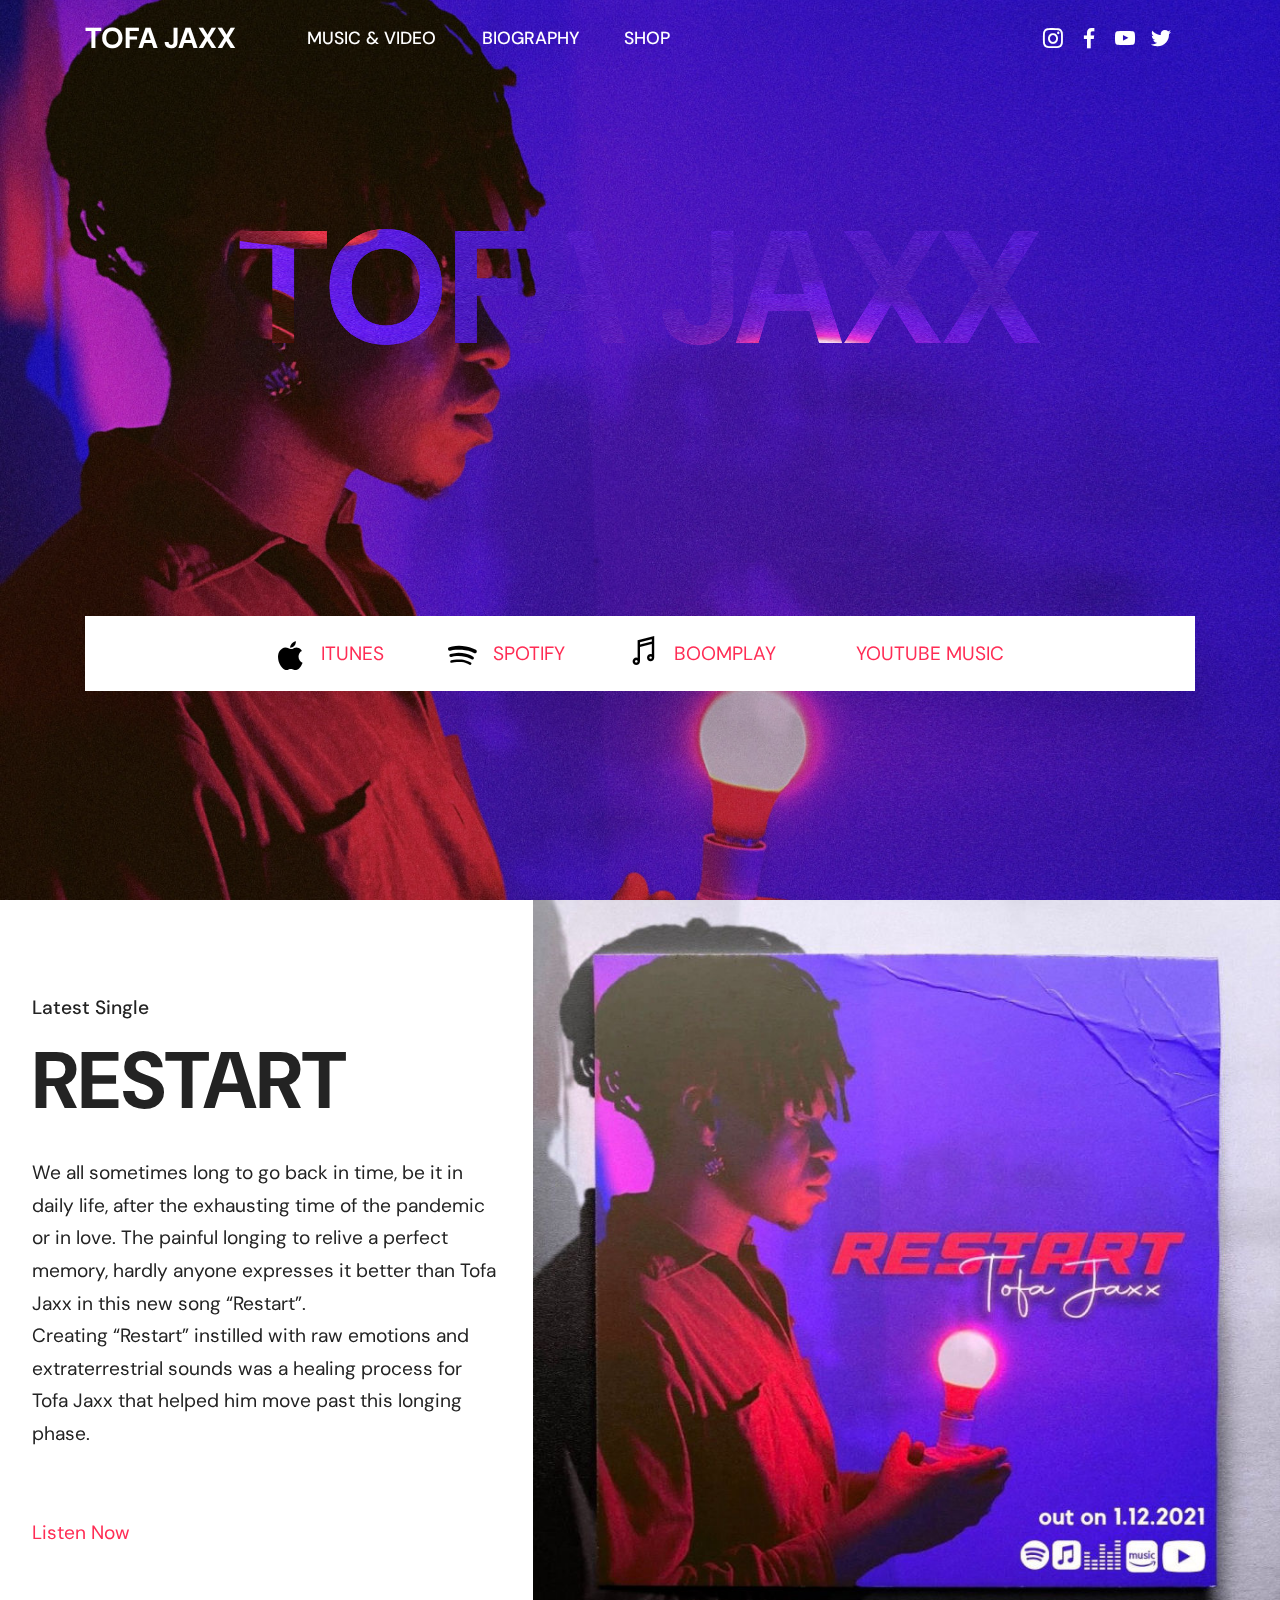
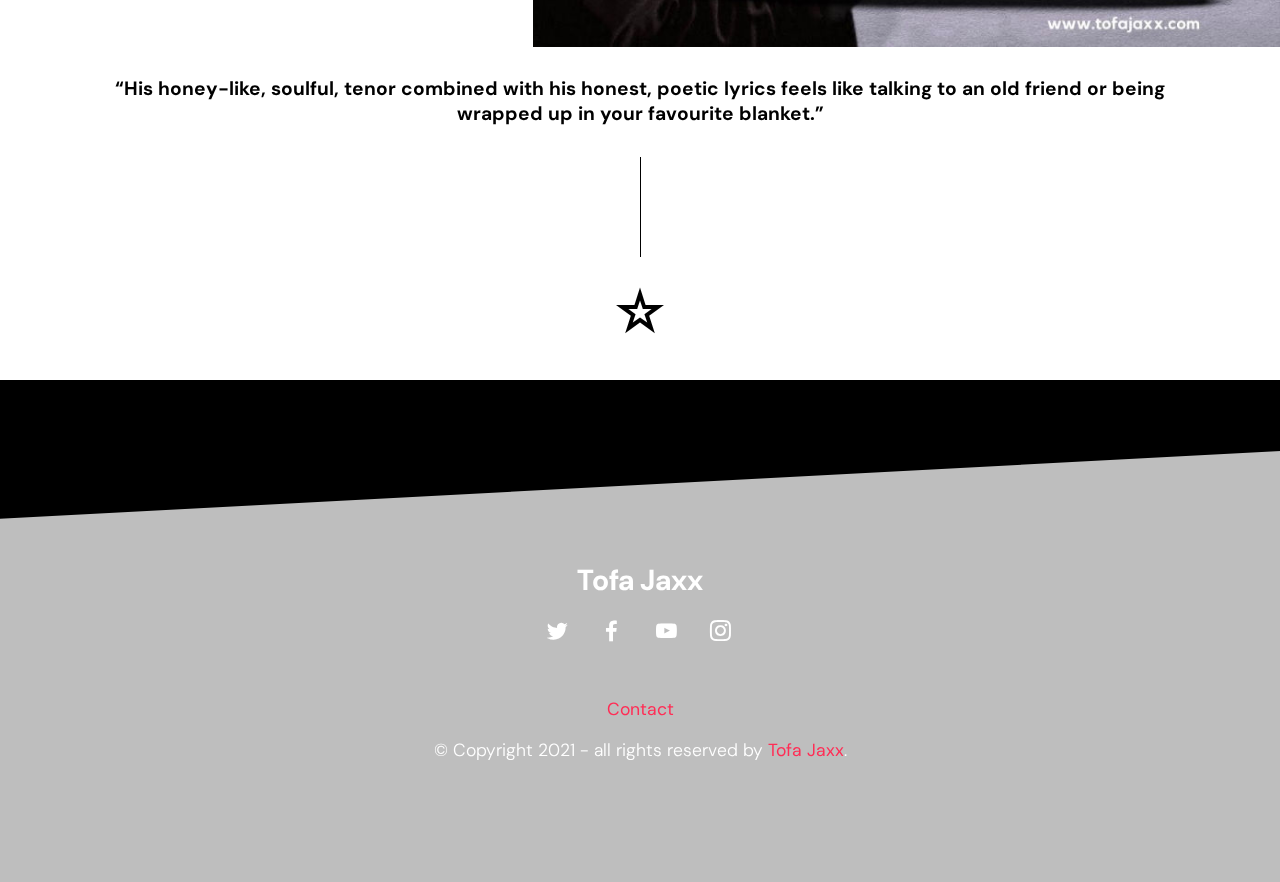
==== commit 9aea54fb: "update bio + contact" ====
--- a/index.html
+++ b/index.html
@@ -5,6 +5,10 @@
   <meta charset="UTF-8">
   <meta http-equiv="X-UA-Compatible" content="IE=edge">
   
+  <meta name="twitter:card" content="summary_large_image"/>
+  <meta name="twitter:image:src" content="assets/images/index-meta.png">
+  <meta property="og:image" content="assets/images/index-meta.png">
+  <meta name="twitter:title" content="Tofa Jaxx">
   <meta name="viewport" content="width=device-width, initial-scale=1, minimum-scale=1">
   <link rel="shortcut icon" href="assets/images/tofa-jaxx-128x128.png" type="image/x-icon">
   <meta name="description" content="Tofa Jaxx is an emerging singer/songwriter and notable live performer from Tanzania. His smokey, unique and mysterious voice carries the musical genres R&B, Neo Soul, Jazz, Afro-Fusion and Reggae perfectly just as a pirogue sailing through a millions of diamond splitters into a sunset in the Indian Ocean.">
@@ -31,7 +35,7 @@
 </head>
 <body>
   
-  <section class="menu cid-rJ1R9cacNY" once="menu" id="menu1-c" data-sortbtn="btn-primary">
+  <section class="menu cid-rJ1R9cacNY" once="menu" id="menu1-c">
 
     
 
@@ -85,7 +89,7 @@
 
 </section>
 
-<section class="header1 cid-rJ1R1FOBaA mbr-fullscreen mbr-parallax-background" id="header4-0" data-sortbtn="btn-primary">
+<section class="header1 cid-rJ1R1FOBaA mbr-fullscreen mbr-parallax-background" id="header4-0">
 
     
 
@@ -129,7 +133,7 @@
     
 </section>
 
-<section class="content1 audiom4_content1 cid-sPFLsqYTl1" id="content1-4y" data-sortbtn="btn-primary">
+<section class="content1 audiom4_content1 cid-sPFLsqYTl1" id="content1-4y">
 
 	
 
@@ -139,8 +143,7 @@
 		<div class="row">
 			<div class="col-md-12 col-lg-5 m-auto">
 				<div class="media-content">
-					<h2 class="mbr-section-subtitle mbr-semibold align-left mbr-white mbr-light mbr-fonts-style display-7">
-						DECEMBER 2021</h2>
+					<h2 class="mbr-section-subtitle mbr-semibold align-left mbr-white mbr-light mbr-fonts-style display-7">Latest Single</h2>
 					<h1 class="mbr-section-title align-left mbr-bold mbr-white pb-3 mbr-fonts-style display-2">
 						RESTART</h1>
 
@@ -161,7 +164,7 @@
 	</div>
 </section>
 
-<section class="info3 cid-rJ1R3lCR9W" id="info3-2" data-sortbtn="btn-primary">
+<section class="info3 cid-rJ1R3lCR9W" id="info3-2">
 
     
 
@@ -178,7 +181,7 @@
     </div>
 </section>
 
-<section once="footers" class="cid-rJ1R7lUBYR mbr-parallax-background" id="footer2-b" data-sortbtn="btn-primary">
+<section once="footers" class="cid-rJ1R7lUBYR mbr-parallax-background" id="footer2-b">
 
     
 
@@ -237,7 +240,7 @@
                     
                     
 
-                <li class="foot-menu-item mbr-fonts-style display-4"><a href="mailto:topherjaxx3@gmail.com" class="text-primary">Contact</a></li><li class="foot-menu-item mbr-fonts-style display-4"><a href="https://www.delicioustunes.com/contact" class="text-primary" target="_blank">Booking &amp; Managment</a></li></ul>
+                <li class="foot-menu-item mbr-fonts-style display-4"><a href="contact.html" class="text-primary">Contact</a></li></ul>
             </div>
 
             <div class="row row-copirayt">
@@ -248,7 +251,7 @@
     </div>
 </section>
 
-<div class="modal mbr-popup cid-sPFIKjvu5K fade" tabindex="-1" role="dialog" data-overlay-color="#000000" data-overlay-opacity="0.8" data-on-timer-delay="5" id="mbr-popup-4x" aria-hidden="true">
+<div class="modal mbr-popup cid-sPFIKjvu5K fade" tabindex="-1" role="dialog" data-overlay-color="#000000" data-overlay-opacity="0.8" id="mbr-popup-4x" aria-hidden="true">
         <div class="modal-dialog modal-dialog-centered" role="document">
             <div class="modal-content">
                 <div class="container position-static margin-center-pos">
@@ -296,7 +299,6 @@
   <script src="assets/dropdown/js/navbar-dropdown.js"></script>
   <script src="assets/touchswipe/jquery.touch-swipe.min.js"></script>
   <script src="assets/popup-plugin/script.js"></script>
-  <script src="assets/popup-ontimer-plugin/script.js"></script>
   <script src="assets/popup-overlay-plugin/script.js"></script>
   <script src="assets/theme/js/script.js"></script>
   <script src="assets/formoid/formoid.min.js"></script>
--- a/assets/mobirise/css/mbr-additional.css
+++ b/assets/mobirise/css/mbr-additional.css
@@ -776,7 +776,7 @@
   left: 0;
 }
 .cid-rJ1R7lUBYR g rect {
-  fill: #ffffff;
+  fill: #000000;
 }
 @keyframes size {
   50% {
@@ -1635,6 +1635,18 @@
 .cid-sqqiW0xPX3 .item1 {
   color: #000000;
 }
+.cid-t6g6o7icvr {
+  padding-top: 75px;
+  padding-bottom: 75px;
+  background-color: #000000;
+}
+.cid-t6g6o7icvr H2 {
+  color: #ffffff;
+}
+.cid-t6g6o7icvr .mbr-text,
+.cid-t6g6o7icvr .img-align {
+  color: #ffffff;
+}
 .cid-sqAEqa4GI0 {
   padding-top: 0px;
   padding-bottom: 0px;
@@ -1698,7 +1710,7 @@
 .cid-sqqhfhUNoh {
   padding-top: 150px;
   padding-bottom: 120px;
-  background-image: url("../../../assets/images/img-9345-2000x2500.jpg");
+  background-image: url("../../../assets/images/restart-tofa-jaxx-1-2000x2000.jpeg");
 }
 .cid-sqqhfhUNoh .row-links {
   width: 100%;
@@ -1711,7 +1723,7 @@
   left: 0;
 }
 .cid-sqqhfhUNoh g rect {
-  fill: #ffffff;
+  fill: #000000;
 }
 @keyframes size {
   50% {
@@ -3077,7 +3089,7 @@
 .cid-sqqk8ao2eL {
   padding-top: 150px;
   padding-bottom: 120px;
-  background-image: url("../../../assets/images/img-9345-2000x2500.jpg");
+  background-image: url("../../../assets/images/restart-tofa-jaxx-1-2000x2000.jpeg");
 }
 .cid-sqqk8ao2eL .row-links {
   width: 100%;
@@ -3090,7 +3102,7 @@
   left: 0;
 }
 .cid-sqqk8ao2eL g rect {
-  fill: #ffffff;
+  fill: #000000;
 }
 @keyframes size {
   50% {
@@ -3805,7 +3817,7 @@
 .cid-sqAFwO6W4q {
   padding-top: 150px;
   padding-bottom: 120px;
-  background-image: url("../../../assets/images/img-9345-2000x2500.jpg");
+  background-image: url("../../../assets/images/restart-tofa-jaxx-1-2000x2000.jpeg");
 }
 .cid-sqAFwO6W4q .row-links {
   width: 100%;
@@ -3818,7 +3830,7 @@
   left: 0;
 }
 .cid-sqAFwO6W4q g rect {
-  fill: #ffffff;
+  fill: #000000;
 }
 @keyframes size {
   50% {
@@ -4631,7 +4643,7 @@
 .cid-ssQI6qOqLH {
   padding-top: 150px;
   padding-bottom: 120px;
-  background-image: url("../../../assets/images/img-9345-2000x2500.jpg");
+  background-image: url("../../../assets/images/restart-tofa-jaxx-1-2000x2000.jpeg");
 }
 .cid-ssQI6qOqLH .row-links {
   width: 100%;
@@ -4644,7 +4656,7 @@
   left: 0;
 }
 .cid-ssQI6qOqLH g rect {
-  fill: #ffffff;
+  fill: #000000;
 }
 @keyframes size {
   50% {
@@ -5904,7 +5916,7 @@
 .cid-sv6qa8hRuq {
   padding-top: 150px;
   padding-bottom: 120px;
-  background-image: url("../../../assets/images/img-9345-2000x2500.jpg");
+  background-image: url("../../../assets/images/restart-tofa-jaxx-1-2000x2000.jpeg");
 }
 .cid-sv6qa8hRuq .row-links {
   width: 100%;
@@ -5917,7 +5929,7 @@
   left: 0;
 }
 .cid-sv6qa8hRuq g rect {
-  fill: #ffffff;
+  fill: #000000;
 }
 @keyframes size {
   50% {
@@ -6380,3 +6392,528 @@
     left: -1rem;
   }
 }
+.cid-t6g8ousqwE {
+  padding-top: 225px;
+  padding-bottom: 30px;
+  background-color: #000000;
+}
+.cid-t6g8ousqwE .container-fluid {
+  max-width: 1700px;
+}
+.cid-t6g8ousqwE h1 {
+  line-height: 1;
+  letter-spacing: -2px;
+}
+.cid-t6g8ousqwE .signature {
+  display: inline-block;
+  width: auto;
+}
+.cid-t6g8ousqwE .mbr-text,
+.cid-t6g8ousqwE .img-align {
+  text-align: left;
+}
+.cid-t6g8ousqwE H1 {
+  text-align: left;
+}
+.cid-t6g82l9Fnl {
+  padding-top: 75px;
+  padding-bottom: 75px;
+  background-color: #000000;
+}
+.cid-t6g82l9Fnl h3 {
+  position: relative;
+}
+.cid-t6g82l9Fnl h3:after {
+  position: absolute;
+  content: '';
+  left: 50%;
+  bottom: -130px;
+  width: 1px;
+  height: 100px;
+  background: currentColor;
+}
+.cid-t6g82l9Fnl .mbr-iconfont {
+  margin-top: 160px;
+  display: block;
+  font-size: 3rem;
+  color: #ffffff;
+}
+.cid-t6g82lfGXz {
+  padding-top: 150px;
+  padding-bottom: 120px;
+  background-image: url("../../../assets/images/restart-tofa-jaxx-1-2000x2000.jpeg");
+}
+.cid-t6g82lfGXz .row-links {
+  width: 100%;
+  -webkit-justify-content: center;
+  justify-content: center;
+}
+.cid-t6g82lfGXz svg {
+  position: absolute;
+  top: -30px;
+  left: 0;
+}
+.cid-t6g82lfGXz g rect {
+  fill: #000000;
+}
+@keyframes size {
+  50% {
+    transform: scale(0.8);
+  }
+  75% {
+    transform: scale(1.2);
+  }
+  100% {
+    transform: scale(1);
+  }
+}
+.cid-t6g82lfGXz .social-row {
+  width: 100%;
+  -webkit-justify-content: center;
+  justify-content: center;
+  padding-bottom: 2rem;
+}
+.cid-t6g82lfGXz .soc-item {
+  background: transparent;
+  width: 45px;
+  margin: auto;
+  height: 45px;
+  transition: all 0.3s;
+  display: flex;
+  border-radius: 50%;
+  justify-content: center;
+  align-items: center;
+}
+.cid-t6g82lfGXz .soc-item:hover {
+  background: #ff2d55;
+  animation-duration: 0.3s;
+  animation-name: size;
+}
+.cid-t6g82lfGXz .media-container-row {
+  -webkit-flex-direction: column;
+  flex-direction: column;
+  -webkit-justify-content: center;
+  justify-content: center;
+  -webkit-align-items: center;
+  align-items: center;
+}
+.cid-t6g82lfGXz .media-container-row .foot-menu {
+  list-style: none;
+  display: flex;
+  -webkit-justify-content: center;
+  justify-content: center;
+  -webkit-flex-wrap: wrap;
+  flex-wrap: wrap;
+  padding: 0;
+  margin-bottom: 0;
+}
+.cid-t6g82lfGXz .media-container-row .foot-menu li {
+  padding: 0 1rem 1rem 1rem;
+}
+.cid-t6g82lfGXz .media-container-row .foot-menu li p {
+  margin: 0;
+}
+.cid-t6g82lfGXz .media-container-row .social-list {
+  padding-left: 0;
+  margin-bottom: 0;
+  list-style: none;
+  display: flex;
+  -webkit-flex-wrap: wrap;
+  flex-wrap: wrap;
+  -webkit-justify-content: flex-end;
+  justify-content: flex-end;
+}
+.cid-t6g82lfGXz .media-container-row .social-list .mbr-iconfont-social {
+  font-size: 1.3rem;
+  color: #ffffff;
+}
+.cid-t6g82lfGXz .media-container-row .social-list .soc-item {
+  margin: 0 .3rem;
+}
+.cid-t6g82lfGXz .media-container-row .social-list a {
+  margin: 0;
+  opacity: 1;
+  height: 26px;
+  padding-right: 2px;
+  -webkit-transition: .2s linear;
+  transition: .2s linear;
+}
+.cid-t6g82lfGXz .media-container-row .social-list a:hover {
+  opacity: 1;
+}
+@media (max-width: 767px) {
+  .cid-t6g82lfGXz .media-container-row .social-list {
+    -webkit-justify-content: center;
+    justify-content: center;
+  }
+}
+.cid-t6g82lfGXz .media-container-row .row-copirayt {
+  word-break: break-word;
+  width: 100%;
+}
+.cid-t6g82lfGXz .media-container-row .row-copirayt p {
+  width: 100%;
+}
+.cid-t6g82lt0VA .dropdown-item:before {
+  font-family: MobiriseIcons !important;
+  content: '\e966';
+  display: inline-block;
+  width: 0;
+  position: absolute;
+  left: 1rem;
+  top: 0.5rem;
+  margin-right: 0.5rem;
+  line-height: 1;
+  font-size: inherit;
+  vertical-align: middle;
+  text-align: center;
+  overflow: hidden;
+  -webkit-transform: scale(0, 1);
+  transform: scale(0, 1);
+  -webkit-transition: all 0.25s ease-in-out;
+  -moz-transition: all 0.25s ease-in-out;
+  transition: all 0.25s ease-in-out;
+}
+.cid-t6g82lt0VA .nav-dropdown .link {
+  padding: 0 0.3em !important;
+  margin: .667em 1em !important;
+}
+.cid-t6g82lt0VA .nav-dropdown .link.dropdown-toggle::after {
+  margin-left: 0.5rem;
+  margin-top: 0.2rem;
+}
+.cid-t6g82lt0VA .nav-link {
+  position: relative;
+}
+.cid-t6g82lt0VA .nav-link:before {
+  content: '';
+  display: block;
+  position: absolute;
+  bottom: 0;
+  left: 0;
+  z-index: -1;
+  opacity: .2;
+  height: 50%;
+  width: 100%;
+  background-color: currentColor;
+  transform-origin: right top;
+  transform: scale(0, 1);
+  transition: transform 0.3s ease-out;
+}
+.cid-t6g82lt0VA .nav-link:hover:before {
+  transform-origin: left top;
+  transform: scale(1, 1);
+}
+.cid-t6g82lt0VA .container {
+  display: flex;
+  margin: auto;
+}
+.cid-t6g82lt0VA .navbar.navbar-short .nav-link,
+.cid-t6g82lt0VA .navbar.navbar-short .navbar-caption,
+.cid-t6g82lt0VA .navbar.navbar-short .mbr-iconfont,
+.cid-t6g82lt0VA .navbar.navbar-short .btn {
+  color: #000000 !important;
+  border-color: #000000;
+}
+.cid-t6g82lt0VA .navbar.navbar-short .hamburger span {
+  background: #000000 !important;
+}
+.cid-t6g82lt0VA .navbar-caption {
+  padding-right: 3rem;
+}
+.cid-t6g82lt0VA .dropdown-menu,
+.cid-t6g82lt0VA .navbar.opened {
+  background: #000000 !important;
+}
+.cid-t6g82lt0VA .nav-item:focus,
+.cid-t6g82lt0VA .nav-link:focus {
+  outline: none;
+}
+.cid-t6g82lt0VA .dropdown .dropdown-menu .dropdown-item {
+  width: auto;
+  -webkit-transition: all 0.25s ease-in-out;
+  -moz-transition: all 0.25s ease-in-out;
+  transition: all 0.25s ease-in-out;
+}
+.cid-t6g82lt0VA .dropdown .dropdown-menu .dropdown-item::after {
+  right: 0.5rem;
+}
+.cid-t6g82lt0VA .dropdown .dropdown-menu .dropdown-item .mbr-iconfont {
+  margin-left: -1.8rem;
+  padding-right: 1rem;
+  font-size: inherit;
+}
+.cid-t6g82lt0VA .dropdown .dropdown-menu .dropdown-item .mbr-iconfont:before {
+  display: inline-block;
+  -webkit-transform: scale(1, 1);
+  transform: scale(1, 1);
+  -webkit-transition: all 0.25s ease-in-out;
+  -moz-transition: all 0.25s ease-in-out;
+  transition: all 0.25s ease-in-out;
+}
+.cid-t6g82lt0VA .collapsed .dropdown-menu .dropdown-item:before {
+  display: none;
+}
+.cid-t6g82lt0VA .collapsed .dropdown .dropdown-menu .dropdown-item {
+  padding: 0.235em 1.5em 0.235em 1.5em !important;
+  transition: none;
+  margin: 0 !important;
+}
+.cid-t6g82lt0VA .navbar {
+  min-height: 77px;
+  transition: all .3s;
+  background: #ffffff;
+  background: none;
+}
+.cid-t6g82lt0VA .navbar.opened {
+  transition: all .3s;
+}
+.cid-t6g82lt0VA .navbar .dropdown-item {
+  padding: .235rem 1.5rem;
+}
+.cid-t6g82lt0VA .navbar .navbar-collapse {
+  justify-content: space-between;
+  z-index: 1;
+}
+.cid-t6g82lt0VA .navbar.collapsed .nav-item .nav-link::before {
+  display: none;
+}
+.cid-t6g82lt0VA .navbar.collapsed.opened .dropdown-menu {
+  top: 0;
+}
+.cid-t6g82lt0VA .navbar.collapsed .dropdown-menu .dropdown-submenu {
+  left: 0 !important;
+}
+.cid-t6g82lt0VA .navbar.collapsed .dropdown-menu .dropdown-item:after {
+  right: auto;
+}
+.cid-t6g82lt0VA .navbar.collapsed .dropdown-menu .dropdown-toggle[data-toggle="dropdown-submenu"]:after {
+  margin-left: 0.5rem;
+  margin-top: 0.2rem;
+  border-top: 0.35em solid;
+  border-right: 0.35em solid transparent;
+  border-left: 0.35em solid transparent;
+  border-bottom: 0;
+  top: 55%;
+}
+.cid-t6g82lt0VA .navbar.collapsed ul.navbar-nav li {
+  margin: auto;
+}
+.cid-t6g82lt0VA .navbar.collapsed .dropdown-menu .dropdown-item {
+  padding: .25rem 1.5rem;
+  text-align: center;
+}
+.cid-t6g82lt0VA .navbar.collapsed .icons-menu {
+  padding-left: 0;
+  padding-top: .5rem;
+  padding-bottom: .5rem;
+}
+@media (max-width: 991px) {
+  .cid-t6g82lt0VA .navbar .nav-item .nav-link::before {
+    display: none;
+  }
+  .cid-t6g82lt0VA .navbar.opened .dropdown-menu {
+    top: 0;
+  }
+  .cid-t6g82lt0VA .navbar .dropdown-menu .dropdown-submenu {
+    left: 0 !important;
+  }
+  .cid-t6g82lt0VA .navbar .dropdown-menu .dropdown-item:after {
+    right: auto;
+  }
+  .cid-t6g82lt0VA .navbar .dropdown-menu .dropdown-toggle[data-toggle="dropdown-submenu"]:after {
+    margin-left: 0.5rem;
+    margin-top: 0.2rem;
+    border-top: 0.35em solid;
+    border-right: 0.35em solid transparent;
+    border-left: 0.35em solid transparent;
+    border-bottom: 0;
+    top: 55%;
+  }
+  .cid-t6g82lt0VA .navbar .navbar-logo img {
+    height: 3.8rem !important;
+  }
+  .cid-t6g82lt0VA .navbar ul.navbar-nav li {
+    margin: auto;
+  }
+  .cid-t6g82lt0VA .navbar .dropdown-menu .dropdown-item {
+    padding: .25rem 1.5rem !important;
+    text-align: center;
+  }
+  .cid-t6g82lt0VA .navbar .navbar-brand {
+    -webkit-flex-shrink: initial;
+    flex-shrink: initial;
+    -webkit-flex-basis: auto;
+    flex-basis: auto;
+    word-break: break-word;
+    padding-right: 2rem;
+  }
+  .cid-t6g82lt0VA .navbar .navbar-toggler {
+    -webkit-flex-basis: auto;
+    flex-basis: auto;
+  }
+  .cid-t6g82lt0VA .navbar .icons-menu {
+    padding-left: 0;
+    padding-top: .5rem;
+    padding-bottom: .5rem;
+  }
+}
+.cid-t6g82lt0VA .navbar.navbar-short {
+  background: #ffffff !important;
+  min-height: 60px;
+}
+.cid-t6g82lt0VA .navbar.navbar-short .navbar-logo img {
+  height: 3rem !important;
+}
+.cid-t6g82lt0VA .navbar.navbar-short .navbar-brand {
+  padding: 0;
+}
+.cid-t6g82lt0VA .navbar-brand {
+  -webkit-flex-shrink: 0;
+  flex-shrink: 0;
+  -webkit-align-items: center;
+  align-items: center;
+  margin-right: 0;
+  padding: 0;
+  transition: all .3s;
+  word-break: break-word;
+  z-index: 1;
+}
+.cid-t6g82lt0VA .navbar-brand .navbar-caption {
+  line-height: inherit !important;
+}
+.cid-t6g82lt0VA .navbar-brand .navbar-logo a {
+  outline: none;
+}
+.cid-t6g82lt0VA .dropdown-item.active,
+.cid-t6g82lt0VA .dropdown-item:active {
+  background-color: transparent;
+}
+.cid-t6g82lt0VA .navbar-expand-lg .navbar-nav .nav-link {
+  padding: 0;
+}
+.cid-t6g82lt0VA .nav-dropdown .link.dropdown-toggle {
+  margin-right: 1.667em;
+}
+.cid-t6g82lt0VA .nav-dropdown .link.dropdown-toggle[aria-expanded="true"] {
+  margin-right: 0;
+  padding: 0.667em 1.667em;
+}
+.cid-t6g82lt0VA .navbar.navbar-expand-lg .dropdown .dropdown-menu {
+  background: #ffffff;
+}
+.cid-t6g82lt0VA .navbar.navbar-expand-lg .dropdown .dropdown-menu .dropdown-submenu {
+  margin: 0;
+  left: 100%;
+}
+.cid-t6g82lt0VA .navbar .dropdown.open > .dropdown-menu {
+  display: block;
+}
+.cid-t6g82lt0VA ul.navbar-nav {
+  -webkit-flex-wrap: wrap;
+  flex-wrap: wrap;
+}
+.cid-t6g82lt0VA .navbar-buttons {
+  text-align: center;
+}
+.cid-t6g82lt0VA button.navbar-toggler {
+  outline: none;
+  width: 31px;
+  height: 20px;
+  cursor: pointer;
+  transition: all .2s;
+  position: relative;
+  -webkit-align-self: center;
+  align-self: center;
+}
+.cid-t6g82lt0VA button.navbar-toggler .hamburger span {
+  position: absolute;
+  right: 0;
+  width: 30px;
+  height: 2px;
+  border-right: 5px;
+  background-color: #ffffff;
+}
+.cid-t6g82lt0VA button.navbar-toggler .hamburger span:nth-child(1) {
+  top: 0;
+  transition: all .2s;
+}
+.cid-t6g82lt0VA button.navbar-toggler .hamburger span:nth-child(2) {
+  top: 8px;
+  transition: all .15s;
+}
+.cid-t6g82lt0VA button.navbar-toggler .hamburger span:nth-child(3) {
+  top: 8px;
+  transition: all .15s;
+}
+.cid-t6g82lt0VA button.navbar-toggler .hamburger span:nth-child(4) {
+  top: 16px;
+  transition: all .2s;
+}
+.cid-t6g82lt0VA nav.opened .hamburger span:nth-child(1) {
+  top: 8px;
+  width: 0;
+  opacity: 0;
+  right: 50%;
+  transition: all .2s;
+}
+.cid-t6g82lt0VA nav.opened .hamburger span:nth-child(2) {
+  -webkit-transform: rotate(45deg);
+  transform: rotate(45deg);
+  transition: all .25s;
+}
+.cid-t6g82lt0VA nav.opened .hamburger span:nth-child(3) {
+  -webkit-transform: rotate(-45deg);
+  transform: rotate(-45deg);
+  transition: all .25s;
+}
+.cid-t6g82lt0VA nav.opened .hamburger span:nth-child(4) {
+  top: 8px;
+  width: 0;
+  opacity: 0;
+  right: 50%;
+  transition: all .2s;
+}
+.cid-t6g82lt0VA .navbar-dropdown {
+  padding: .5rem 1rem;
+  position: fixed;
+}
+.cid-t6g82lt0VA a.nav-link {
+  display: flex;
+  -webkit-align-items: center;
+  align-items: center;
+  -webkit-justify-content: center;
+  justify-content: center;
+}
+.cid-t6g82lt0VA .mbr-iconfont {
+  font-size: 1.5rem;
+  padding-right: .5rem;
+}
+.cid-t6g82lt0VA .icons-menu {
+  -webkit-flex-wrap: wrap;
+  flex-wrap: wrap;
+  display: flex;
+  -webkit-justify-content: center;
+  justify-content: center;
+  padding-left: 1rem;
+  padding-right: 1rem;
+  padding-top: 0.3rem;
+  text-align: center;
+}
+.cid-t6g82lt0VA .icons-menu span {
+  font-size: 20px;
+  color: #ffffff;
+}
+@media screen and (-ms-high-contrast: active), (-ms-high-contrast: none) {
+  .cid-t6g82lt0VA .navbar {
+    height: 77px;
+  }
+  .cid-t6g82lt0VA .navbar.opened {
+    height: auto;
+  }
+  .cid-t6g82lt0VA .nav-item .nav-link:hover::before {
+    width: 175%;
+    max-width: calc(100% + 2rem);
+    left: -1rem;
+  }
+}
--- a/assets/mobirise/css/mbr-additional.css
+++ b/assets/mobirise/css/mbr-additional.css
@@ -776,7 +776,7 @@
   left: 0;
 }
 .cid-rJ1R7lUBYR g rect {
-  fill: #ffffff;
+  fill: #000000;
 }
 @keyframes size {
   50% {
@@ -1635,6 +1635,18 @@
 .cid-sqqiW0xPX3 .item1 {
   color: #000000;
 }
+.cid-t6g6o7icvr {
+  padding-top: 75px;
+  padding-bottom: 75px;
+  background-color: #000000;
+}
+.cid-t6g6o7icvr H2 {
+  color: #ffffff;
+}
+.cid-t6g6o7icvr .mbr-text,
+.cid-t6g6o7icvr .img-align {
+  color: #ffffff;
+}
 .cid-sqAEqa4GI0 {
   padding-top: 0px;
   padding-bottom: 0px;
@@ -1698,7 +1710,7 @@
 .cid-sqqhfhUNoh {
   padding-top: 150px;
   padding-bottom: 120px;
-  background-image: url("../../../assets/images/img-9345-2000x2500.jpg");
+  background-image: url("../../../assets/images/restart-tofa-jaxx-1-2000x2000.jpeg");
 }
 .cid-sqqhfhUNoh .row-links {
   width: 100%;
@@ -1711,7 +1723,7 @@
   left: 0;
 }
 .cid-sqqhfhUNoh g rect {
-  fill: #ffffff;
+  fill: #000000;
 }
 @keyframes size {
   50% {
@@ -3077,7 +3089,7 @@
 .cid-sqqk8ao2eL {
   padding-top: 150px;
   padding-bottom: 120px;
-  background-image: url("../../../assets/images/img-9345-2000x2500.jpg");
+  background-image: url("../../../assets/images/restart-tofa-jaxx-1-2000x2000.jpeg");
 }
 .cid-sqqk8ao2eL .row-links {
   width: 100%;
@@ -3090,7 +3102,7 @@
   left: 0;
 }
 .cid-sqqk8ao2eL g rect {
-  fill: #ffffff;
+  fill: #000000;
 }
 @keyframes size {
   50% {
@@ -3805,7 +3817,7 @@
 .cid-sqAFwO6W4q {
   padding-top: 150px;
   padding-bottom: 120px;
-  background-image: url("../../../assets/images/img-9345-2000x2500.jpg");
+  background-image: url("../../../assets/images/restart-tofa-jaxx-1-2000x2000.jpeg");
 }
 .cid-sqAFwO6W4q .row-links {
   width: 100%;
@@ -3818,7 +3830,7 @@
   left: 0;
 }
 .cid-sqAFwO6W4q g rect {
-  fill: #ffffff;
+  fill: #000000;
 }
 @keyframes size {
   50% {
@@ -4631,7 +4643,7 @@
 .cid-ssQI6qOqLH {
   padding-top: 150px;
   padding-bottom: 120px;
-  background-image: url("../../../assets/images/img-9345-2000x2500.jpg");
+  background-image: url("../../../assets/images/restart-tofa-jaxx-1-2000x2000.jpeg");
 }
 .cid-ssQI6qOqLH .row-links {
   width: 100%;
@@ -4644,7 +4656,7 @@
   left: 0;
 }
 .cid-ssQI6qOqLH g rect {
-  fill: #ffffff;
+  fill: #000000;
 }
 @keyframes size {
   50% {
@@ -5904,7 +5916,7 @@
 .cid-sv6qa8hRuq {
   padding-top: 150px;
   padding-bottom: 120px;
-  background-image: url("../../../assets/images/img-9345-2000x2500.jpg");
+  background-image: url("../../../assets/images/restart-tofa-jaxx-1-2000x2000.jpeg");
 }
 .cid-sv6qa8hRuq .row-links {
   width: 100%;
@@ -5917,7 +5929,7 @@
   left: 0;
 }
 .cid-sv6qa8hRuq g rect {
-  fill: #ffffff;
+  fill: #000000;
 }
 @keyframes size {
   50% {
@@ -6380,3 +6392,528 @@
     left: -1rem;
   }
 }
+.cid-t6g8ousqwE {
+  padding-top: 225px;
+  padding-bottom: 30px;
+  background-color: #000000;
+}
+.cid-t6g8ousqwE .container-fluid {
+  max-width: 1700px;
+}
+.cid-t6g8ousqwE h1 {
+  line-height: 1;
+  letter-spacing: -2px;
+}
+.cid-t6g8ousqwE .signature {
+  display: inline-block;
+  width: auto;
+}
+.cid-t6g8ousqwE .mbr-text,
+.cid-t6g8ousqwE .img-align {
+  text-align: left;
+}
+.cid-t6g8ousqwE H1 {
+  text-align: left;
+}
+.cid-t6g82l9Fnl {
+  padding-top: 75px;
+  padding-bottom: 75px;
+  background-color: #000000;
+}
+.cid-t6g82l9Fnl h3 {
+  position: relative;
+}
+.cid-t6g82l9Fnl h3:after {
+  position: absolute;
+  content: '';
+  left: 50%;
+  bottom: -130px;
+  width: 1px;
+  height: 100px;
+  background: currentColor;
+}
+.cid-t6g82l9Fnl .mbr-iconfont {
+  margin-top: 160px;
+  display: block;
+  font-size: 3rem;
+  color: #ffffff;
+}
+.cid-t6g82lfGXz {
+  padding-top: 150px;
+  padding-bottom: 120px;
+  background-image: url("../../../assets/images/restart-tofa-jaxx-1-2000x2000.jpeg");
+}
+.cid-t6g82lfGXz .row-links {
+  width: 100%;
+  -webkit-justify-content: center;
+  justify-content: center;
+}
+.cid-t6g82lfGXz svg {
+  position: absolute;
+  top: -30px;
+  left: 0;
+}
+.cid-t6g82lfGXz g rect {
+  fill: #000000;
+}
+@keyframes size {
+  50% {
+    transform: scale(0.8);
+  }
+  75% {
+    transform: scale(1.2);
+  }
+  100% {
+    transform: scale(1);
+  }
+}
+.cid-t6g82lfGXz .social-row {
+  width: 100%;
+  -webkit-justify-content: center;
+  justify-content: center;
+  padding-bottom: 2rem;
+}
+.cid-t6g82lfGXz .soc-item {
+  background: transparent;
+  width: 45px;
+  margin: auto;
+  height: 45px;
+  transition: all 0.3s;
+  display: flex;
+  border-radius: 50%;
+  justify-content: center;
+  align-items: center;
+}
+.cid-t6g82lfGXz .soc-item:hover {
+  background: #ff2d55;
+  animation-duration: 0.3s;
+  animation-name: size;
+}
+.cid-t6g82lfGXz .media-container-row {
+  -webkit-flex-direction: column;
+  flex-direction: column;
+  -webkit-justify-content: center;
+  justify-content: center;
+  -webkit-align-items: center;
+  align-items: center;
+}
+.cid-t6g82lfGXz .media-container-row .foot-menu {
+  list-style: none;
+  display: flex;
+  -webkit-justify-content: center;
+  justify-content: center;
+  -webkit-flex-wrap: wrap;
+  flex-wrap: wrap;
+  padding: 0;
+  margin-bottom: 0;
+}
+.cid-t6g82lfGXz .media-container-row .foot-menu li {
+  padding: 0 1rem 1rem 1rem;
+}
+.cid-t6g82lfGXz .media-container-row .foot-menu li p {
+  margin: 0;
+}
+.cid-t6g82lfGXz .media-container-row .social-list {
+  padding-left: 0;
+  margin-bottom: 0;
+  list-style: none;
+  display: flex;
+  -webkit-flex-wrap: wrap;
+  flex-wrap: wrap;
+  -webkit-justify-content: flex-end;
+  justify-content: flex-end;
+}
+.cid-t6g82lfGXz .media-container-row .social-list .mbr-iconfont-social {
+  font-size: 1.3rem;
+  color: #ffffff;
+}
+.cid-t6g82lfGXz .media-container-row .social-list .soc-item {
+  margin: 0 .3rem;
+}
+.cid-t6g82lfGXz .media-container-row .social-list a {
+  margin: 0;
+  opacity: 1;
+  height: 26px;
+  padding-right: 2px;
+  -webkit-transition: .2s linear;
+  transition: .2s linear;
+}
+.cid-t6g82lfGXz .media-container-row .social-list a:hover {
+  opacity: 1;
+}
+@media (max-width: 767px) {
+  .cid-t6g82lfGXz .media-container-row .social-list {
+    -webkit-justify-content: center;
+    justify-content: center;
+  }
+}
+.cid-t6g82lfGXz .media-container-row .row-copirayt {
+  word-break: break-word;
+  width: 100%;
+}
+.cid-t6g82lfGXz .media-container-row .row-copirayt p {
+  width: 100%;
+}
+.cid-t6g82lt0VA .dropdown-item:before {
+  font-family: MobiriseIcons !important;
+  content: '\e966';
+  display: inline-block;
+  width: 0;
+  position: absolute;
+  left: 1rem;
+  top: 0.5rem;
+  margin-right: 0.5rem;
+  line-height: 1;
+  font-size: inherit;
+  vertical-align: middle;
+  text-align: center;
+  overflow: hidden;
+  -webkit-transform: scale(0, 1);
+  transform: scale(0, 1);
+  -webkit-transition: all 0.25s ease-in-out;
+  -moz-transition: all 0.25s ease-in-out;
+  transition: all 0.25s ease-in-out;
+}
+.cid-t6g82lt0VA .nav-dropdown .link {
+  padding: 0 0.3em !important;
+  margin: .667em 1em !important;
+}
+.cid-t6g82lt0VA .nav-dropdown .link.dropdown-toggle::after {
+  margin-left: 0.5rem;
+  margin-top: 0.2rem;
+}
+.cid-t6g82lt0VA .nav-link {
+  position: relative;
+}
+.cid-t6g82lt0VA .nav-link:before {
+  content: '';
+  display: block;
+  position: absolute;
+  bottom: 0;
+  left: 0;
+  z-index: -1;
+  opacity: .2;
+  height: 50%;
+  width: 100%;
+  background-color: currentColor;
+  transform-origin: right top;
+  transform: scale(0, 1);
+  transition: transform 0.3s ease-out;
+}
+.cid-t6g82lt0VA .nav-link:hover:before {
+  transform-origin: left top;
+  transform: scale(1, 1);
+}
+.cid-t6g82lt0VA .container {
+  display: flex;
+  margin: auto;
+}
+.cid-t6g82lt0VA .navbar.navbar-short .nav-link,
+.cid-t6g82lt0VA .navbar.navbar-short .navbar-caption,
+.cid-t6g82lt0VA .navbar.navbar-short .mbr-iconfont,
+.cid-t6g82lt0VA .navbar.navbar-short .btn {
+  color: #000000 !important;
+  border-color: #000000;
+}
+.cid-t6g82lt0VA .navbar.navbar-short .hamburger span {
+  background: #000000 !important;
+}
+.cid-t6g82lt0VA .navbar-caption {
+  padding-right: 3rem;
+}
+.cid-t6g82lt0VA .dropdown-menu,
+.cid-t6g82lt0VA .navbar.opened {
+  background: #000000 !important;
+}
+.cid-t6g82lt0VA .nav-item:focus,
+.cid-t6g82lt0VA .nav-link:focus {
+  outline: none;
+}
+.cid-t6g82lt0VA .dropdown .dropdown-menu .dropdown-item {
+  width: auto;
+  -webkit-transition: all 0.25s ease-in-out;
+  -moz-transition: all 0.25s ease-in-out;
+  transition: all 0.25s ease-in-out;
+}
+.cid-t6g82lt0VA .dropdown .dropdown-menu .dropdown-item::after {
+  right: 0.5rem;
+}
+.cid-t6g82lt0VA .dropdown .dropdown-menu .dropdown-item .mbr-iconfont {
+  margin-left: -1.8rem;
+  padding-right: 1rem;
+  font-size: inherit;
+}
+.cid-t6g82lt0VA .dropdown .dropdown-menu .dropdown-item .mbr-iconfont:before {
+  display: inline-block;
+  -webkit-transform: scale(1, 1);
+  transform: scale(1, 1);
+  -webkit-transition: all 0.25s ease-in-out;
+  -moz-transition: all 0.25s ease-in-out;
+  transition: all 0.25s ease-in-out;
+}
+.cid-t6g82lt0VA .collapsed .dropdown-menu .dropdown-item:before {
+  display: none;
+}
+.cid-t6g82lt0VA .collapsed .dropdown .dropdown-menu .dropdown-item {
+  padding: 0.235em 1.5em 0.235em 1.5em !important;
+  transition: none;
+  margin: 0 !important;
+}
+.cid-t6g82lt0VA .navbar {
+  min-height: 77px;
+  transition: all .3s;
+  background: #ffffff;
+  background: none;
+}
+.cid-t6g82lt0VA .navbar.opened {
+  transition: all .3s;
+}
+.cid-t6g82lt0VA .navbar .dropdown-item {
+  padding: .235rem 1.5rem;
+}
+.cid-t6g82lt0VA .navbar .navbar-collapse {
+  justify-content: space-between;
+  z-index: 1;
+}
+.cid-t6g82lt0VA .navbar.collapsed .nav-item .nav-link::before {
+  display: none;
+}
+.cid-t6g82lt0VA .navbar.collapsed.opened .dropdown-menu {
+  top: 0;
+}
+.cid-t6g82lt0VA .navbar.collapsed .dropdown-menu .dropdown-submenu {
+  left: 0 !important;
+}
+.cid-t6g82lt0VA .navbar.collapsed .dropdown-menu .dropdown-item:after {
+  right: auto;
+}
+.cid-t6g82lt0VA .navbar.collapsed .dropdown-menu .dropdown-toggle[data-toggle="dropdown-submenu"]:after {
+  margin-left: 0.5rem;
+  margin-top: 0.2rem;
+  border-top: 0.35em solid;
+  border-right: 0.35em solid transparent;
+  border-left: 0.35em solid transparent;
+  border-bottom: 0;
+  top: 55%;
+}
+.cid-t6g82lt0VA .navbar.collapsed ul.navbar-nav li {
+  margin: auto;
+}
+.cid-t6g82lt0VA .navbar.collapsed .dropdown-menu .dropdown-item {
+  padding: .25rem 1.5rem;
+  text-align: center;
+}
+.cid-t6g82lt0VA .navbar.collapsed .icons-menu {
+  padding-left: 0;
+  padding-top: .5rem;
+  padding-bottom: .5rem;
+}
+@media (max-width: 991px) {
+  .cid-t6g82lt0VA .navbar .nav-item .nav-link::before {
+    display: none;
+  }
+  .cid-t6g82lt0VA .navbar.opened .dropdown-menu {
+    top: 0;
+  }
+  .cid-t6g82lt0VA .navbar .dropdown-menu .dropdown-submenu {
+    left: 0 !important;
+  }
+  .cid-t6g82lt0VA .navbar .dropdown-menu .dropdown-item:after {
+    right: auto;
+  }
+  .cid-t6g82lt0VA .navbar .dropdown-menu .dropdown-toggle[data-toggle="dropdown-submenu"]:after {
+    margin-left: 0.5rem;
+    margin-top: 0.2rem;
+    border-top: 0.35em solid;
+    border-right: 0.35em solid transparent;
+    border-left: 0.35em solid transparent;
+    border-bottom: 0;
+    top: 55%;
+  }
+  .cid-t6g82lt0VA .navbar .navbar-logo img {
+    height: 3.8rem !important;
+  }
+  .cid-t6g82lt0VA .navbar ul.navbar-nav li {
+    margin: auto;
+  }
+  .cid-t6g82lt0VA .navbar .dropdown-menu .dropdown-item {
+    padding: .25rem 1.5rem !important;
+    text-align: center;
+  }
+  .cid-t6g82lt0VA .navbar .navbar-brand {
+    -webkit-flex-shrink: initial;
+    flex-shrink: initial;
+    -webkit-flex-basis: auto;
+    flex-basis: auto;
+    word-break: break-word;
+    padding-right: 2rem;
+  }
+  .cid-t6g82lt0VA .navbar .navbar-toggler {
+    -webkit-flex-basis: auto;
+    flex-basis: auto;
+  }
+  .cid-t6g82lt0VA .navbar .icons-menu {
+    padding-left: 0;
+    padding-top: .5rem;
+    padding-bottom: .5rem;
+  }
+}
+.cid-t6g82lt0VA .navbar.navbar-short {
+  background: #ffffff !important;
+  min-height: 60px;
+}
+.cid-t6g82lt0VA .navbar.navbar-short .navbar-logo img {
+  height: 3rem !important;
+}
+.cid-t6g82lt0VA .navbar.navbar-short .navbar-brand {
+  padding: 0;
+}
+.cid-t6g82lt0VA .navbar-brand {
+  -webkit-flex-shrink: 0;
+  flex-shrink: 0;
+  -webkit-align-items: center;
+  align-items: center;
+  margin-right: 0;
+  padding: 0;
+  transition: all .3s;
+  word-break: break-word;
+  z-index: 1;
+}
+.cid-t6g82lt0VA .navbar-brand .navbar-caption {
+  line-height: inherit !important;
+}
+.cid-t6g82lt0VA .navbar-brand .navbar-logo a {
+  outline: none;
+}
+.cid-t6g82lt0VA .dropdown-item.active,
+.cid-t6g82lt0VA .dropdown-item:active {
+  background-color: transparent;
+}
+.cid-t6g82lt0VA .navbar-expand-lg .navbar-nav .nav-link {
+  padding: 0;
+}
+.cid-t6g82lt0VA .nav-dropdown .link.dropdown-toggle {
+  margin-right: 1.667em;
+}
+.cid-t6g82lt0VA .nav-dropdown .link.dropdown-toggle[aria-expanded="true"] {
+  margin-right: 0;
+  padding: 0.667em 1.667em;
+}
+.cid-t6g82lt0VA .navbar.navbar-expand-lg .dropdown .dropdown-menu {
+  background: #ffffff;
+}
+.cid-t6g82lt0VA .navbar.navbar-expand-lg .dropdown .dropdown-menu .dropdown-submenu {
+  margin: 0;
+  left: 100%;
+}
+.cid-t6g82lt0VA .navbar .dropdown.open > .dropdown-menu {
+  display: block;
+}
+.cid-t6g82lt0VA ul.navbar-nav {
+  -webkit-flex-wrap: wrap;
+  flex-wrap: wrap;
+}
+.cid-t6g82lt0VA .navbar-buttons {
+  text-align: center;
+}
+.cid-t6g82lt0VA button.navbar-toggler {
+  outline: none;
+  width: 31px;
+  height: 20px;
+  cursor: pointer;
+  transition: all .2s;
+  position: relative;
+  -webkit-align-self: center;
+  align-self: center;
+}
+.cid-t6g82lt0VA button.navbar-toggler .hamburger span {
+  position: absolute;
+  right: 0;
+  width: 30px;
+  height: 2px;
+  border-right: 5px;
+  background-color: #ffffff;
+}
+.cid-t6g82lt0VA button.navbar-toggler .hamburger span:nth-child(1) {
+  top: 0;
+  transition: all .2s;
+}
+.cid-t6g82lt0VA button.navbar-toggler .hamburger span:nth-child(2) {
+  top: 8px;
+  transition: all .15s;
+}
+.cid-t6g82lt0VA button.navbar-toggler .hamburger span:nth-child(3) {
+  top: 8px;
+  transition: all .15s;
+}
+.cid-t6g82lt0VA button.navbar-toggler .hamburger span:nth-child(4) {
+  top: 16px;
+  transition: all .2s;
+}
+.cid-t6g82lt0VA nav.opened .hamburger span:nth-child(1) {
+  top: 8px;
+  width: 0;
+  opacity: 0;
+  right: 50%;
+  transition: all .2s;
+}
+.cid-t6g82lt0VA nav.opened .hamburger span:nth-child(2) {
+  -webkit-transform: rotate(45deg);
+  transform: rotate(45deg);
+  transition: all .25s;
+}
+.cid-t6g82lt0VA nav.opened .hamburger span:nth-child(3) {
+  -webkit-transform: rotate(-45deg);
+  transform: rotate(-45deg);
+  transition: all .25s;
+}
+.cid-t6g82lt0VA nav.opened .hamburger span:nth-child(4) {
+  top: 8px;
+  width: 0;
+  opacity: 0;
+  right: 50%;
+  transition: all .2s;
+}
+.cid-t6g82lt0VA .navbar-dropdown {
+  padding: .5rem 1rem;
+  position: fixed;
+}
+.cid-t6g82lt0VA a.nav-link {
+  display: flex;
+  -webkit-align-items: center;
+  align-items: center;
+  -webkit-justify-content: center;
+  justify-content: center;
+}
+.cid-t6g82lt0VA .mbr-iconfont {
+  font-size: 1.5rem;
+  padding-right: .5rem;
+}
+.cid-t6g82lt0VA .icons-menu {
+  -webkit-flex-wrap: wrap;
+  flex-wrap: wrap;
+  display: flex;
+  -webkit-justify-content: center;
+  justify-content: center;
+  padding-left: 1rem;
+  padding-right: 1rem;
+  padding-top: 0.3rem;
+  text-align: center;
+}
+.cid-t6g82lt0VA .icons-menu span {
+  font-size: 20px;
+  color: #ffffff;
+}
+@media screen and (-ms-high-contrast: active), (-ms-high-contrast: none) {
+  .cid-t6g82lt0VA .navbar {
+    height: 77px;
+  }
+  .cid-t6g82lt0VA .navbar.opened {
+    height: auto;
+  }
+  .cid-t6g82lt0VA .nav-item .nav-link:hover::before {
+    width: 175%;
+    max-width: calc(100% + 2rem);
+    left: -1rem;
+  }
+}
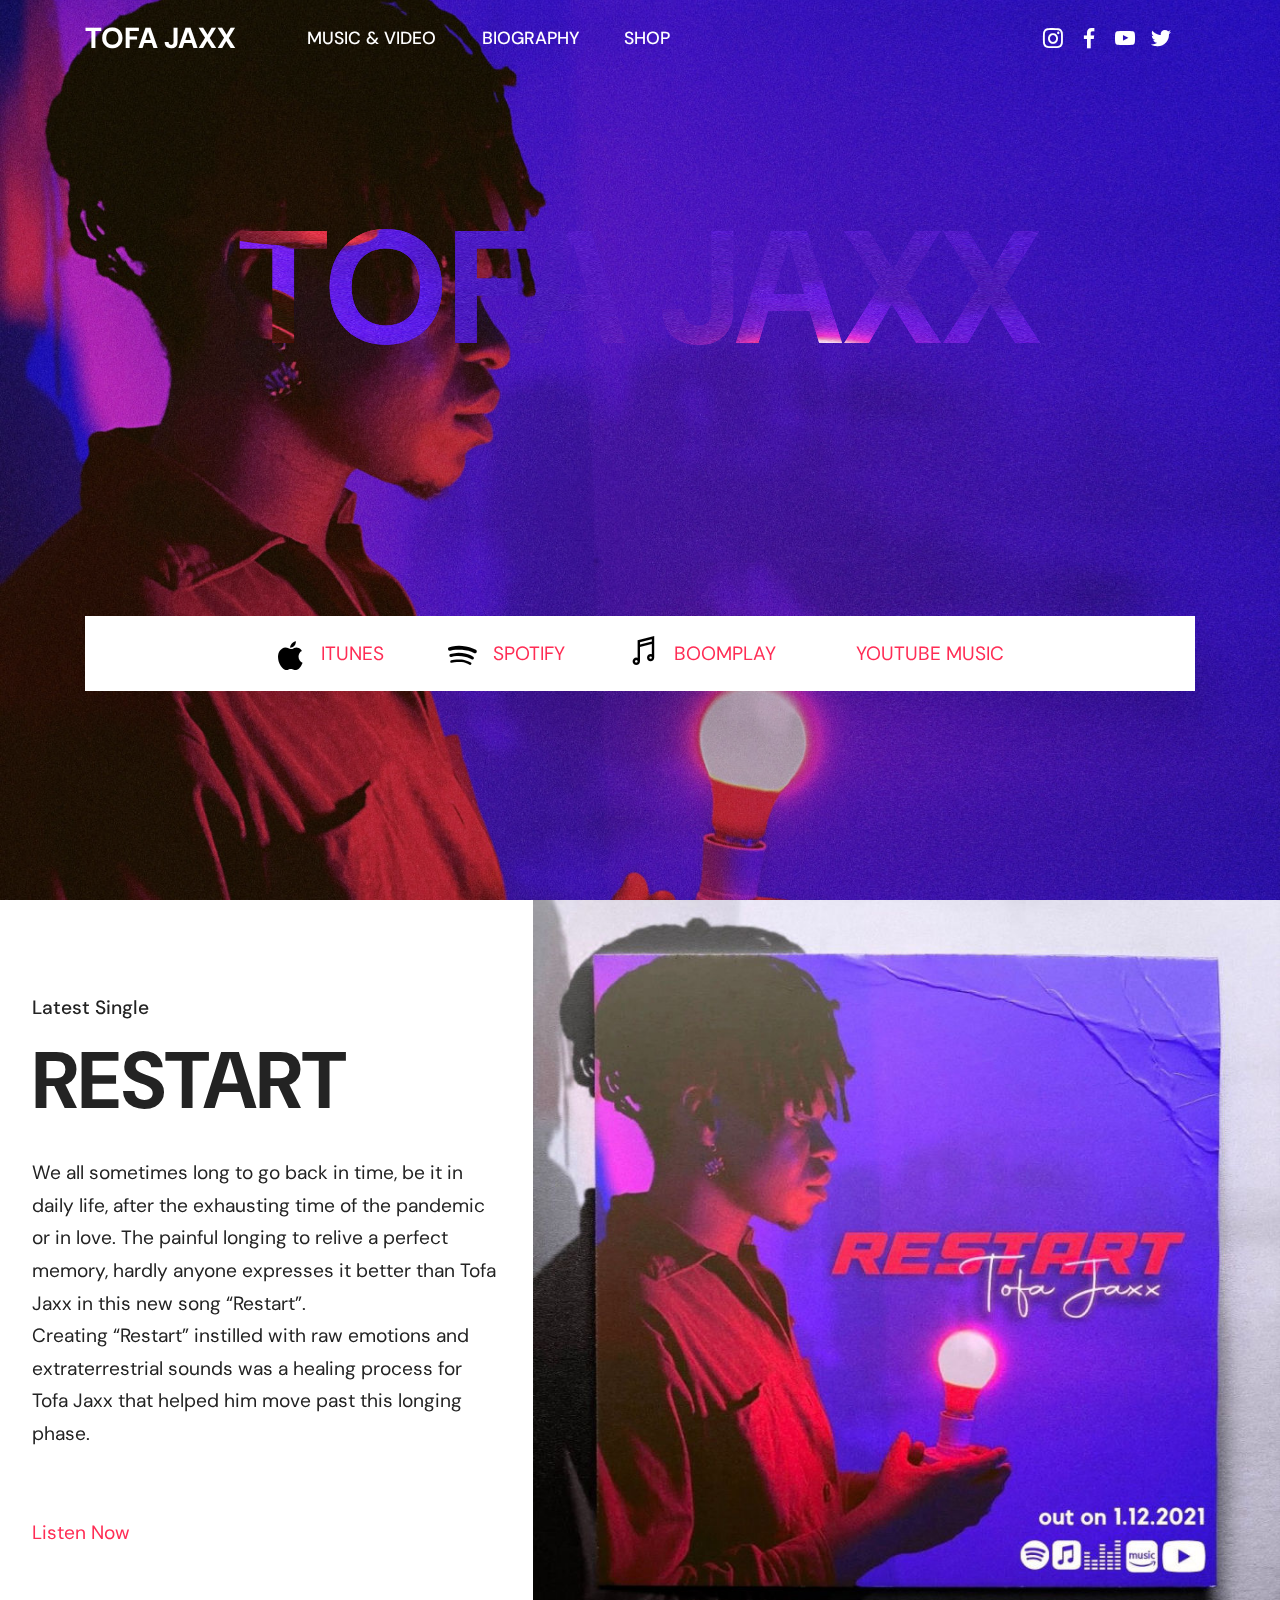
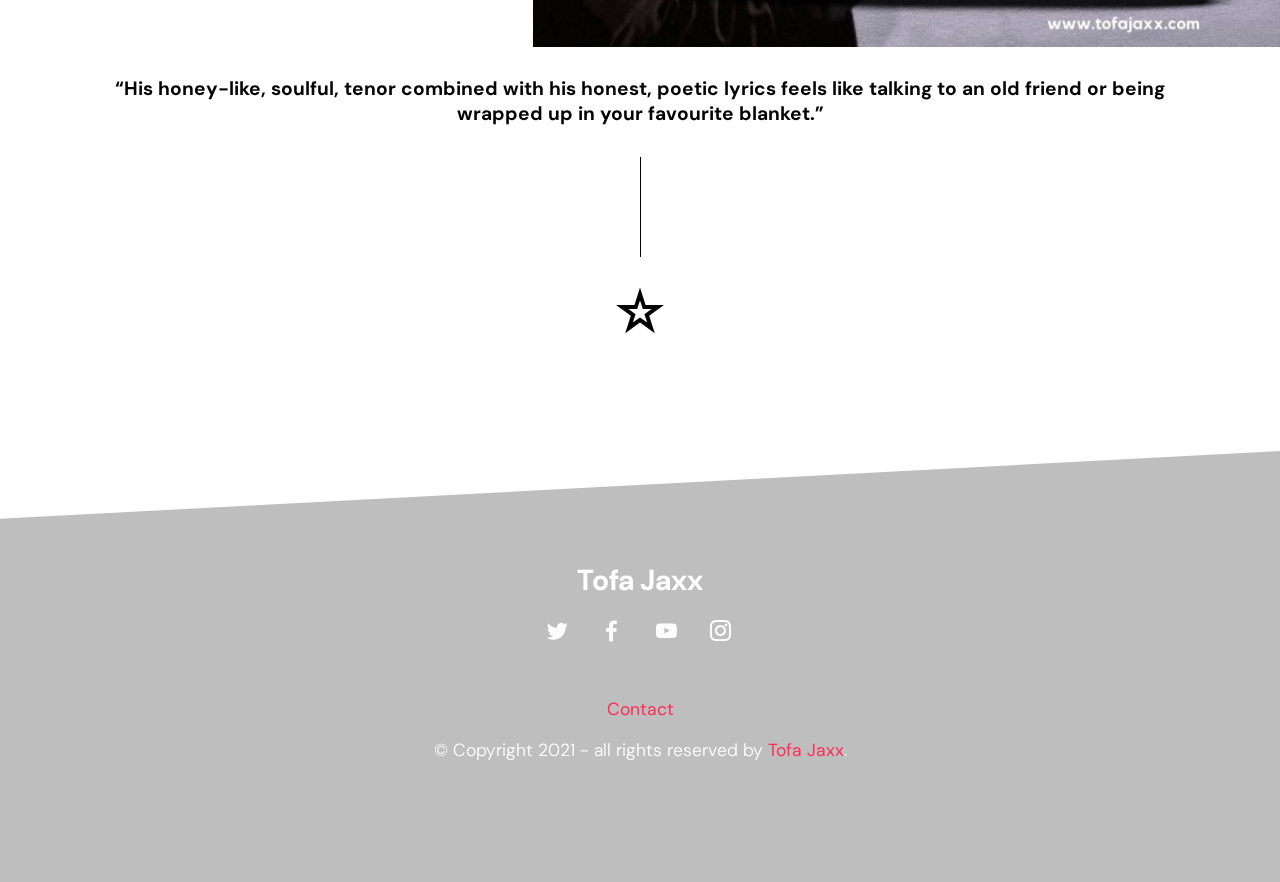
==== commit f0706b53: "memoir" ====
--- a/index.html
+++ b/index.html
@@ -21,6 +21,7 @@
   <link rel="stylesheet" href="assets/bootstrap/css/bootstrap.min.css">
   <link rel="stylesheet" href="assets/bootstrap/css/bootstrap-grid.min.css">
   <link rel="stylesheet" href="assets/bootstrap/css/bootstrap-reboot.min.css">
+  <link rel="stylesheet" href="assets/popup-overlay-plugin/style.css">
   <link rel="stylesheet" href="assets/dropdown/css/style.css">
   <link rel="stylesheet" href="assets/socicon/css/styles.css">
   <link rel="stylesheet" href="assets/theme/css/style.css">
--- a/assets/popup-overlay-plugin/style.css
+++ b/assets/popup-overlay-plugin/style.css
@@ -0,0 +1,3 @@
+html.is-builder .modal-backdrop.show {
+    display: none !important;
+}--- a/assets/mobirise/css/mbr-additional.css
+++ b/assets/mobirise/css/mbr-additional.css
@@ -776,7 +776,7 @@
   left: 0;
 }
 .cid-rJ1R7lUBYR g rect {
-  fill: #000000;
+  fill: #ffffff;
 }
 @keyframes size {
   50% {
@@ -1723,7 +1723,7 @@
   left: 0;
 }
 .cid-sqqhfhUNoh g rect {
-  fill: #000000;
+  fill: #ffffff;
 }
 @keyframes size {
   50% {
@@ -3102,7 +3102,7 @@
   left: 0;
 }
 .cid-sqqk8ao2eL g rect {
-  fill: #000000;
+  fill: #ffffff;
 }
 @keyframes size {
   50% {
@@ -3830,7 +3830,7 @@
   left: 0;
 }
 .cid-sqAFwO6W4q g rect {
-  fill: #000000;
+  fill: #ffffff;
 }
 @keyframes size {
   50% {
@@ -4656,7 +4656,7 @@
   left: 0;
 }
 .cid-ssQI6qOqLH g rect {
-  fill: #000000;
+  fill: #ffffff;
 }
 @keyframes size {
   50% {
@@ -5929,7 +5929,7 @@
   left: 0;
 }
 .cid-sv6qa8hRuq g rect {
-  fill: #000000;
+  fill: #ffffff;
 }
 @keyframes size {
   50% {
@@ -6917,3 +6917,604 @@
     left: -1rem;
   }
 }
+.cid-tjh1JksJBU {
+  padding-top: 225px;
+  padding-bottom: 90px;
+  background-color: #000000;
+}
+@media (min-width: 992px) {
+  .cid-tjh1JksJBU .display-1 {
+    letter-spacing: -6px;
+  }
+}
+.cid-tjh1JksJBU p {
+  margin: 0;
+}
+.cid-tjh1JksJBU .display-1 {
+  line-height: 1;
+}
+.cid-tjh1JksJBU H1 {
+  color: #ffffff;
+}
+.cid-tjh1JksJBU .mbr-text,
+.cid-tjh1JksJBU .img-align {
+  color: #ffffff;
+}
+.cid-tjh1lWfOs3 {
+  background-color: #ffffff;
+  background: linear-gradient(45deg, #ffffff, #ffffff);
+}
+@media (max-width: 767px) {
+  .cid-tjh1lWfOs3 .mbr-text {
+    text-align: center;
+  }
+}
+.cid-tjh1lWfOs3 li {
+  list-style: none;
+  padding-bottom: 1.5rem;
+  text-decoration: underline;
+}
+.cid-tjh1lWfOs3 ul {
+  padding: 0;
+  margin: 0;
+}
+.cid-tjh1lWfOs3 H3 {
+  text-align: center;
+  color: #000000;
+}
+.cid-tjh1lWfOs3 .item1 a:hover {
+  color: #cc2952 !important;
+}
+.cid-tjh1lWfOs3 h2 {
+  line-height: 1;
+  letter-spacing: -3px;
+}
+.cid-tjh1lWfOs3 .col-title {
+  color: #000000;
+}
+.cid-tjh1lWfOs3 .mbr-text,
+.cid-tjh1lWfOs3 .mbr-section-btn {
+  color: #000000;
+}
+.cid-tjh1lWfOs3 .item1 {
+  color: #000000;
+}
+.cid-tjh1lWuUl6 {
+  padding-top: 75px;
+  padding-bottom: 0px;
+  background-color: #000000;
+}
+.cid-tjh1lWuUl6 H2 {
+  color: #ffffff;
+}
+.cid-tjh1lWuUl6 .mbr-text,
+.cid-tjh1lWuUl6 .img-align {
+  color: #ffffff;
+}
+.cid-tjh2CmP1VC {
+  padding-top: 45px;
+  padding-bottom: 45px;
+  background-color: #ffffff;
+}
+@media (max-width: 767px) {
+  .cid-tjh2CmP1VC .mbr-text {
+    text-align: center;
+  }
+}
+.cid-tjh2CmP1VC li {
+  list-style: none;
+  padding-bottom: 1.5rem;
+  text-decoration: underline;
+}
+.cid-tjh2CmP1VC ul {
+  padding: 0;
+  margin: 0;
+}
+.cid-tjh2CmP1VC H3 {
+  text-align: center;
+}
+.cid-tjh2CmP1VC .item1 a:hover {
+  color: #ff7f9f !important;
+}
+.cid-tjh1lWTxbZ {
+  padding-top: 75px;
+  padding-bottom: 75px;
+  background-color: #ffffff;
+}
+.cid-tjh1lWTxbZ h3 {
+  position: relative;
+}
+.cid-tjh1lWTxbZ h3:after {
+  position: absolute;
+  content: '';
+  left: 50%;
+  bottom: -130px;
+  width: 1px;
+  height: 100px;
+  background: currentColor;
+}
+.cid-tjh1lWTxbZ .mbr-iconfont {
+  margin-top: 160px;
+  display: block;
+  font-size: 3rem;
+  color: #000000;
+}
+.cid-tjh1lX4ohh {
+  padding-top: 150px;
+  padding-bottom: 120px;
+  background-image: url("../../../assets/images/restart-tofa-jaxx-1-2000x2000.jpeg");
+}
+.cid-tjh1lX4ohh .row-links {
+  width: 100%;
+  -webkit-justify-content: center;
+  justify-content: center;
+}
+.cid-tjh1lX4ohh svg {
+  position: absolute;
+  top: -30px;
+  left: 0;
+}
+.cid-tjh1lX4ohh g rect {
+  fill: #ffffff;
+}
+@keyframes size {
+  50% {
+    transform: scale(0.8);
+  }
+  75% {
+    transform: scale(1.2);
+  }
+  100% {
+    transform: scale(1);
+  }
+}
+.cid-tjh1lX4ohh .social-row {
+  width: 100%;
+  -webkit-justify-content: center;
+  justify-content: center;
+  padding-bottom: 2rem;
+}
+.cid-tjh1lX4ohh .soc-item {
+  background: transparent;
+  width: 45px;
+  margin: auto;
+  height: 45px;
+  transition: all 0.3s;
+  display: flex;
+  border-radius: 50%;
+  justify-content: center;
+  align-items: center;
+}
+.cid-tjh1lX4ohh .soc-item:hover {
+  background: #ff2d55;
+  animation-duration: 0.3s;
+  animation-name: size;
+}
+.cid-tjh1lX4ohh .media-container-row {
+  -webkit-flex-direction: column;
+  flex-direction: column;
+  -webkit-justify-content: center;
+  justify-content: center;
+  -webkit-align-items: center;
+  align-items: center;
+}
+.cid-tjh1lX4ohh .media-container-row .foot-menu {
+  list-style: none;
+  display: flex;
+  -webkit-justify-content: center;
+  justify-content: center;
+  -webkit-flex-wrap: wrap;
+  flex-wrap: wrap;
+  padding: 0;
+  margin-bottom: 0;
+}
+.cid-tjh1lX4ohh .media-container-row .foot-menu li {
+  padding: 0 1rem 1rem 1rem;
+}
+.cid-tjh1lX4ohh .media-container-row .foot-menu li p {
+  margin: 0;
+}
+.cid-tjh1lX4ohh .media-container-row .social-list {
+  padding-left: 0;
+  margin-bottom: 0;
+  list-style: none;
+  display: flex;
+  -webkit-flex-wrap: wrap;
+  flex-wrap: wrap;
+  -webkit-justify-content: flex-end;
+  justify-content: flex-end;
+}
+.cid-tjh1lX4ohh .media-container-row .social-list .mbr-iconfont-social {
+  font-size: 1.3rem;
+  color: #ffffff;
+}
+.cid-tjh1lX4ohh .media-container-row .social-list .soc-item {
+  margin: 0 .3rem;
+}
+.cid-tjh1lX4ohh .media-container-row .social-list a {
+  margin: 0;
+  opacity: 1;
+  height: 26px;
+  padding-right: 2px;
+  -webkit-transition: .2s linear;
+  transition: .2s linear;
+}
+.cid-tjh1lX4ohh .media-container-row .social-list a:hover {
+  opacity: 1;
+}
+@media (max-width: 767px) {
+  .cid-tjh1lX4ohh .media-container-row .social-list {
+    -webkit-justify-content: center;
+    justify-content: center;
+  }
+}
+.cid-tjh1lX4ohh .media-container-row .row-copirayt {
+  word-break: break-word;
+  width: 100%;
+}
+.cid-tjh1lX4ohh .media-container-row .row-copirayt p {
+  width: 100%;
+}
+.cid-tjh1lXpJJR .dropdown-item:before {
+  font-family: MobiriseIcons !important;
+  content: '\e966';
+  display: inline-block;
+  width: 0;
+  position: absolute;
+  left: 1rem;
+  top: 0.5rem;
+  margin-right: 0.5rem;
+  line-height: 1;
+  font-size: inherit;
+  vertical-align: middle;
+  text-align: center;
+  overflow: hidden;
+  -webkit-transform: scale(0, 1);
+  transform: scale(0, 1);
+  -webkit-transition: all 0.25s ease-in-out;
+  -moz-transition: all 0.25s ease-in-out;
+  transition: all 0.25s ease-in-out;
+}
+.cid-tjh1lXpJJR .nav-dropdown .link {
+  padding: 0 0.3em !important;
+  margin: .667em 1em !important;
+}
+.cid-tjh1lXpJJR .nav-dropdown .link.dropdown-toggle::after {
+  margin-left: 0.5rem;
+  margin-top: 0.2rem;
+}
+.cid-tjh1lXpJJR .nav-link {
+  position: relative;
+}
+.cid-tjh1lXpJJR .nav-link:before {
+  content: '';
+  display: block;
+  position: absolute;
+  bottom: 0;
+  left: 0;
+  z-index: -1;
+  opacity: .2;
+  height: 50%;
+  width: 100%;
+  background-color: currentColor;
+  transform-origin: right top;
+  transform: scale(0, 1);
+  transition: transform 0.3s ease-out;
+}
+.cid-tjh1lXpJJR .nav-link:hover:before {
+  transform-origin: left top;
+  transform: scale(1, 1);
+}
+.cid-tjh1lXpJJR .container {
+  display: flex;
+  margin: auto;
+}
+.cid-tjh1lXpJJR .navbar.navbar-short .nav-link,
+.cid-tjh1lXpJJR .navbar.navbar-short .navbar-caption,
+.cid-tjh1lXpJJR .navbar.navbar-short .mbr-iconfont,
+.cid-tjh1lXpJJR .navbar.navbar-short .btn {
+  color: #000000 !important;
+  border-color: #000000;
+}
+.cid-tjh1lXpJJR .navbar.navbar-short .hamburger span {
+  background: #000000 !important;
+}
+.cid-tjh1lXpJJR .navbar-caption {
+  padding-right: 3rem;
+}
+.cid-tjh1lXpJJR .dropdown-menu,
+.cid-tjh1lXpJJR .navbar.opened {
+  background: #000000 !important;
+}
+.cid-tjh1lXpJJR .nav-item:focus,
+.cid-tjh1lXpJJR .nav-link:focus {
+  outline: none;
+}
+.cid-tjh1lXpJJR .dropdown .dropdown-menu .dropdown-item {
+  width: auto;
+  -webkit-transition: all 0.25s ease-in-out;
+  -moz-transition: all 0.25s ease-in-out;
+  transition: all 0.25s ease-in-out;
+}
+.cid-tjh1lXpJJR .dropdown .dropdown-menu .dropdown-item::after {
+  right: 0.5rem;
+}
+.cid-tjh1lXpJJR .dropdown .dropdown-menu .dropdown-item .mbr-iconfont {
+  margin-left: -1.8rem;
+  padding-right: 1rem;
+  font-size: inherit;
+}
+.cid-tjh1lXpJJR .dropdown .dropdown-menu .dropdown-item .mbr-iconfont:before {
+  display: inline-block;
+  -webkit-transform: scale(1, 1);
+  transform: scale(1, 1);
+  -webkit-transition: all 0.25s ease-in-out;
+  -moz-transition: all 0.25s ease-in-out;
+  transition: all 0.25s ease-in-out;
+}
+.cid-tjh1lXpJJR .collapsed .dropdown-menu .dropdown-item:before {
+  display: none;
+}
+.cid-tjh1lXpJJR .collapsed .dropdown .dropdown-menu .dropdown-item {
+  padding: 0.235em 1.5em 0.235em 1.5em !important;
+  transition: none;
+  margin: 0 !important;
+}
+.cid-tjh1lXpJJR .navbar {
+  min-height: 77px;
+  transition: all .3s;
+  background: #ffffff;
+  background: none;
+}
+.cid-tjh1lXpJJR .navbar.opened {
+  transition: all .3s;
+}
+.cid-tjh1lXpJJR .navbar .dropdown-item {
+  padding: .235rem 1.5rem;
+}
+.cid-tjh1lXpJJR .navbar .navbar-collapse {
+  justify-content: space-between;
+  z-index: 1;
+}
+.cid-tjh1lXpJJR .navbar.collapsed .nav-item .nav-link::before {
+  display: none;
+}
+.cid-tjh1lXpJJR .navbar.collapsed.opened .dropdown-menu {
+  top: 0;
+}
+.cid-tjh1lXpJJR .navbar.collapsed .dropdown-menu .dropdown-submenu {
+  left: 0 !important;
+}
+.cid-tjh1lXpJJR .navbar.collapsed .dropdown-menu .dropdown-item:after {
+  right: auto;
+}
+.cid-tjh1lXpJJR .navbar.collapsed .dropdown-menu .dropdown-toggle[data-toggle="dropdown-submenu"]:after {
+  margin-left: 0.5rem;
+  margin-top: 0.2rem;
+  border-top: 0.35em solid;
+  border-right: 0.35em solid transparent;
+  border-left: 0.35em solid transparent;
+  border-bottom: 0;
+  top: 55%;
+}
+.cid-tjh1lXpJJR .navbar.collapsed ul.navbar-nav li {
+  margin: auto;
+}
+.cid-tjh1lXpJJR .navbar.collapsed .dropdown-menu .dropdown-item {
+  padding: .25rem 1.5rem;
+  text-align: center;
+}
+.cid-tjh1lXpJJR .navbar.collapsed .icons-menu {
+  padding-left: 0;
+  padding-top: .5rem;
+  padding-bottom: .5rem;
+}
+@media (max-width: 991px) {
+  .cid-tjh1lXpJJR .navbar .nav-item .nav-link::before {
+    display: none;
+  }
+  .cid-tjh1lXpJJR .navbar.opened .dropdown-menu {
+    top: 0;
+  }
+  .cid-tjh1lXpJJR .navbar .dropdown-menu .dropdown-submenu {
+    left: 0 !important;
+  }
+  .cid-tjh1lXpJJR .navbar .dropdown-menu .dropdown-item:after {
+    right: auto;
+  }
+  .cid-tjh1lXpJJR .navbar .dropdown-menu .dropdown-toggle[data-toggle="dropdown-submenu"]:after {
+    margin-left: 0.5rem;
+    margin-top: 0.2rem;
+    border-top: 0.35em solid;
+    border-right: 0.35em solid transparent;
+    border-left: 0.35em solid transparent;
+    border-bottom: 0;
+    top: 55%;
+  }
+  .cid-tjh1lXpJJR .navbar .navbar-logo img {
+    height: 3.8rem !important;
+  }
+  .cid-tjh1lXpJJR .navbar ul.navbar-nav li {
+    margin: auto;
+  }
+  .cid-tjh1lXpJJR .navbar .dropdown-menu .dropdown-item {
+    padding: .25rem 1.5rem !important;
+    text-align: center;
+  }
+  .cid-tjh1lXpJJR .navbar .navbar-brand {
+    -webkit-flex-shrink: initial;
+    flex-shrink: initial;
+    -webkit-flex-basis: auto;
+    flex-basis: auto;
+    word-break: break-word;
+    padding-right: 2rem;
+  }
+  .cid-tjh1lXpJJR .navbar .navbar-toggler {
+    -webkit-flex-basis: auto;
+    flex-basis: auto;
+  }
+  .cid-tjh1lXpJJR .navbar .icons-menu {
+    padding-left: 0;
+    padding-top: .5rem;
+    padding-bottom: .5rem;
+  }
+}
+.cid-tjh1lXpJJR .navbar.navbar-short {
+  background: #ffffff !important;
+  min-height: 60px;
+}
+.cid-tjh1lXpJJR .navbar.navbar-short .navbar-logo img {
+  height: 3rem !important;
+}
+.cid-tjh1lXpJJR .navbar.navbar-short .navbar-brand {
+  padding: 0;
+}
+.cid-tjh1lXpJJR .navbar-brand {
+  -webkit-flex-shrink: 0;
+  flex-shrink: 0;
+  -webkit-align-items: center;
+  align-items: center;
+  margin-right: 0;
+  padding: 0;
+  transition: all .3s;
+  word-break: break-word;
+  z-index: 1;
+}
+.cid-tjh1lXpJJR .navbar-brand .navbar-caption {
+  line-height: inherit !important;
+}
+.cid-tjh1lXpJJR .navbar-brand .navbar-logo a {
+  outline: none;
+}
+.cid-tjh1lXpJJR .dropdown-item.active,
+.cid-tjh1lXpJJR .dropdown-item:active {
+  background-color: transparent;
+}
+.cid-tjh1lXpJJR .navbar-expand-lg .navbar-nav .nav-link {
+  padding: 0;
+}
+.cid-tjh1lXpJJR .nav-dropdown .link.dropdown-toggle {
+  margin-right: 1.667em;
+}
+.cid-tjh1lXpJJR .nav-dropdown .link.dropdown-toggle[aria-expanded="true"] {
+  margin-right: 0;
+  padding: 0.667em 1.667em;
+}
+.cid-tjh1lXpJJR .navbar.navbar-expand-lg .dropdown .dropdown-menu {
+  background: #ffffff;
+}
+.cid-tjh1lXpJJR .navbar.navbar-expand-lg .dropdown .dropdown-menu .dropdown-submenu {
+  margin: 0;
+  left: 100%;
+}
+.cid-tjh1lXpJJR .navbar .dropdown.open > .dropdown-menu {
+  display: block;
+}
+.cid-tjh1lXpJJR ul.navbar-nav {
+  -webkit-flex-wrap: wrap;
+  flex-wrap: wrap;
+}
+.cid-tjh1lXpJJR .navbar-buttons {
+  text-align: center;
+}
+.cid-tjh1lXpJJR button.navbar-toggler {
+  outline: none;
+  width: 31px;
+  height: 20px;
+  cursor: pointer;
+  transition: all .2s;
+  position: relative;
+  -webkit-align-self: center;
+  align-self: center;
+}
+.cid-tjh1lXpJJR button.navbar-toggler .hamburger span {
+  position: absolute;
+  right: 0;
+  width: 30px;
+  height: 2px;
+  border-right: 5px;
+  background-color: #ffffff;
+}
+.cid-tjh1lXpJJR button.navbar-toggler .hamburger span:nth-child(1) {
+  top: 0;
+  transition: all .2s;
+}
+.cid-tjh1lXpJJR button.navbar-toggler .hamburger span:nth-child(2) {
+  top: 8px;
+  transition: all .15s;
+}
+.cid-tjh1lXpJJR button.navbar-toggler .hamburger span:nth-child(3) {
+  top: 8px;
+  transition: all .15s;
+}
+.cid-tjh1lXpJJR button.navbar-toggler .hamburger span:nth-child(4) {
+  top: 16px;
+  transition: all .2s;
+}
+.cid-tjh1lXpJJR nav.opened .hamburger span:nth-child(1) {
+  top: 8px;
+  width: 0;
+  opacity: 0;
+  right: 50%;
+  transition: all .2s;
+}
+.cid-tjh1lXpJJR nav.opened .hamburger span:nth-child(2) {
+  -webkit-transform: rotate(45deg);
+  transform: rotate(45deg);
+  transition: all .25s;
+}
+.cid-tjh1lXpJJR nav.opened .hamburger span:nth-child(3) {
+  -webkit-transform: rotate(-45deg);
+  transform: rotate(-45deg);
+  transition: all .25s;
+}
+.cid-tjh1lXpJJR nav.opened .hamburger span:nth-child(4) {
+  top: 8px;
+  width: 0;
+  opacity: 0;
+  right: 50%;
+  transition: all .2s;
+}
+.cid-tjh1lXpJJR .navbar-dropdown {
+  padding: .5rem 1rem;
+  position: fixed;
+}
+.cid-tjh1lXpJJR a.nav-link {
+  display: flex;
+  -webkit-align-items: center;
+  align-items: center;
+  -webkit-justify-content: center;
+  justify-content: center;
+}
+.cid-tjh1lXpJJR .mbr-iconfont {
+  font-size: 1.5rem;
+  padding-right: .5rem;
+}
+.cid-tjh1lXpJJR .icons-menu {
+  -webkit-flex-wrap: wrap;
+  flex-wrap: wrap;
+  display: flex;
+  -webkit-justify-content: center;
+  justify-content: center;
+  padding-left: 1rem;
+  padding-right: 1rem;
+  padding-top: 0.3rem;
+  text-align: center;
+}
+.cid-tjh1lXpJJR .icons-menu span {
+  font-size: 20px;
+  color: #ffffff;
+}
+@media screen and (-ms-high-contrast: active), (-ms-high-contrast: none) {
+  .cid-tjh1lXpJJR .navbar {
+    height: 77px;
+  }
+  .cid-tjh1lXpJJR .navbar.opened {
+    height: auto;
+  }
+  .cid-tjh1lXpJJR .nav-item .nav-link:hover::before {
+    width: 175%;
+    max-width: calc(100% + 2rem);
+    left: -1rem;
+  }
+}
--- a/assets/mobirise/css/mbr-additional.css
+++ b/assets/mobirise/css/mbr-additional.css
@@ -776,7 +776,7 @@
   left: 0;
 }
 .cid-rJ1R7lUBYR g rect {
-  fill: #000000;
+  fill: #ffffff;
 }
 @keyframes size {
   50% {
@@ -1723,7 +1723,7 @@
   left: 0;
 }
 .cid-sqqhfhUNoh g rect {
-  fill: #000000;
+  fill: #ffffff;
 }
 @keyframes size {
   50% {
@@ -3102,7 +3102,7 @@
   left: 0;
 }
 .cid-sqqk8ao2eL g rect {
-  fill: #000000;
+  fill: #ffffff;
 }
 @keyframes size {
   50% {
@@ -3830,7 +3830,7 @@
   left: 0;
 }
 .cid-sqAFwO6W4q g rect {
-  fill: #000000;
+  fill: #ffffff;
 }
 @keyframes size {
   50% {
@@ -4656,7 +4656,7 @@
   left: 0;
 }
 .cid-ssQI6qOqLH g rect {
-  fill: #000000;
+  fill: #ffffff;
 }
 @keyframes size {
   50% {
@@ -5929,7 +5929,7 @@
   left: 0;
 }
 .cid-sv6qa8hRuq g rect {
-  fill: #000000;
+  fill: #ffffff;
 }
 @keyframes size {
   50% {
@@ -6917,3 +6917,604 @@
     left: -1rem;
   }
 }
+.cid-tjh1JksJBU {
+  padding-top: 225px;
+  padding-bottom: 90px;
+  background-color: #000000;
+}
+@media (min-width: 992px) {
+  .cid-tjh1JksJBU .display-1 {
+    letter-spacing: -6px;
+  }
+}
+.cid-tjh1JksJBU p {
+  margin: 0;
+}
+.cid-tjh1JksJBU .display-1 {
+  line-height: 1;
+}
+.cid-tjh1JksJBU H1 {
+  color: #ffffff;
+}
+.cid-tjh1JksJBU .mbr-text,
+.cid-tjh1JksJBU .img-align {
+  color: #ffffff;
+}
+.cid-tjh1lWfOs3 {
+  background-color: #ffffff;
+  background: linear-gradient(45deg, #ffffff, #ffffff);
+}
+@media (max-width: 767px) {
+  .cid-tjh1lWfOs3 .mbr-text {
+    text-align: center;
+  }
+}
+.cid-tjh1lWfOs3 li {
+  list-style: none;
+  padding-bottom: 1.5rem;
+  text-decoration: underline;
+}
+.cid-tjh1lWfOs3 ul {
+  padding: 0;
+  margin: 0;
+}
+.cid-tjh1lWfOs3 H3 {
+  text-align: center;
+  color: #000000;
+}
+.cid-tjh1lWfOs3 .item1 a:hover {
+  color: #cc2952 !important;
+}
+.cid-tjh1lWfOs3 h2 {
+  line-height: 1;
+  letter-spacing: -3px;
+}
+.cid-tjh1lWfOs3 .col-title {
+  color: #000000;
+}
+.cid-tjh1lWfOs3 .mbr-text,
+.cid-tjh1lWfOs3 .mbr-section-btn {
+  color: #000000;
+}
+.cid-tjh1lWfOs3 .item1 {
+  color: #000000;
+}
+.cid-tjh1lWuUl6 {
+  padding-top: 75px;
+  padding-bottom: 0px;
+  background-color: #000000;
+}
+.cid-tjh1lWuUl6 H2 {
+  color: #ffffff;
+}
+.cid-tjh1lWuUl6 .mbr-text,
+.cid-tjh1lWuUl6 .img-align {
+  color: #ffffff;
+}
+.cid-tjh2CmP1VC {
+  padding-top: 45px;
+  padding-bottom: 45px;
+  background-color: #ffffff;
+}
+@media (max-width: 767px) {
+  .cid-tjh2CmP1VC .mbr-text {
+    text-align: center;
+  }
+}
+.cid-tjh2CmP1VC li {
+  list-style: none;
+  padding-bottom: 1.5rem;
+  text-decoration: underline;
+}
+.cid-tjh2CmP1VC ul {
+  padding: 0;
+  margin: 0;
+}
+.cid-tjh2CmP1VC H3 {
+  text-align: center;
+}
+.cid-tjh2CmP1VC .item1 a:hover {
+  color: #ff7f9f !important;
+}
+.cid-tjh1lWTxbZ {
+  padding-top: 75px;
+  padding-bottom: 75px;
+  background-color: #ffffff;
+}
+.cid-tjh1lWTxbZ h3 {
+  position: relative;
+}
+.cid-tjh1lWTxbZ h3:after {
+  position: absolute;
+  content: '';
+  left: 50%;
+  bottom: -130px;
+  width: 1px;
+  height: 100px;
+  background: currentColor;
+}
+.cid-tjh1lWTxbZ .mbr-iconfont {
+  margin-top: 160px;
+  display: block;
+  font-size: 3rem;
+  color: #000000;
+}
+.cid-tjh1lX4ohh {
+  padding-top: 150px;
+  padding-bottom: 120px;
+  background-image: url("../../../assets/images/restart-tofa-jaxx-1-2000x2000.jpeg");
+}
+.cid-tjh1lX4ohh .row-links {
+  width: 100%;
+  -webkit-justify-content: center;
+  justify-content: center;
+}
+.cid-tjh1lX4ohh svg {
+  position: absolute;
+  top: -30px;
+  left: 0;
+}
+.cid-tjh1lX4ohh g rect {
+  fill: #ffffff;
+}
+@keyframes size {
+  50% {
+    transform: scale(0.8);
+  }
+  75% {
+    transform: scale(1.2);
+  }
+  100% {
+    transform: scale(1);
+  }
+}
+.cid-tjh1lX4ohh .social-row {
+  width: 100%;
+  -webkit-justify-content: center;
+  justify-content: center;
+  padding-bottom: 2rem;
+}
+.cid-tjh1lX4ohh .soc-item {
+  background: transparent;
+  width: 45px;
+  margin: auto;
+  height: 45px;
+  transition: all 0.3s;
+  display: flex;
+  border-radius: 50%;
+  justify-content: center;
+  align-items: center;
+}
+.cid-tjh1lX4ohh .soc-item:hover {
+  background: #ff2d55;
+  animation-duration: 0.3s;
+  animation-name: size;
+}
+.cid-tjh1lX4ohh .media-container-row {
+  -webkit-flex-direction: column;
+  flex-direction: column;
+  -webkit-justify-content: center;
+  justify-content: center;
+  -webkit-align-items: center;
+  align-items: center;
+}
+.cid-tjh1lX4ohh .media-container-row .foot-menu {
+  list-style: none;
+  display: flex;
+  -webkit-justify-content: center;
+  justify-content: center;
+  -webkit-flex-wrap: wrap;
+  flex-wrap: wrap;
+  padding: 0;
+  margin-bottom: 0;
+}
+.cid-tjh1lX4ohh .media-container-row .foot-menu li {
+  padding: 0 1rem 1rem 1rem;
+}
+.cid-tjh1lX4ohh .media-container-row .foot-menu li p {
+  margin: 0;
+}
+.cid-tjh1lX4ohh .media-container-row .social-list {
+  padding-left: 0;
+  margin-bottom: 0;
+  list-style: none;
+  display: flex;
+  -webkit-flex-wrap: wrap;
+  flex-wrap: wrap;
+  -webkit-justify-content: flex-end;
+  justify-content: flex-end;
+}
+.cid-tjh1lX4ohh .media-container-row .social-list .mbr-iconfont-social {
+  font-size: 1.3rem;
+  color: #ffffff;
+}
+.cid-tjh1lX4ohh .media-container-row .social-list .soc-item {
+  margin: 0 .3rem;
+}
+.cid-tjh1lX4ohh .media-container-row .social-list a {
+  margin: 0;
+  opacity: 1;
+  height: 26px;
+  padding-right: 2px;
+  -webkit-transition: .2s linear;
+  transition: .2s linear;
+}
+.cid-tjh1lX4ohh .media-container-row .social-list a:hover {
+  opacity: 1;
+}
+@media (max-width: 767px) {
+  .cid-tjh1lX4ohh .media-container-row .social-list {
+    -webkit-justify-content: center;
+    justify-content: center;
+  }
+}
+.cid-tjh1lX4ohh .media-container-row .row-copirayt {
+  word-break: break-word;
+  width: 100%;
+}
+.cid-tjh1lX4ohh .media-container-row .row-copirayt p {
+  width: 100%;
+}
+.cid-tjh1lXpJJR .dropdown-item:before {
+  font-family: MobiriseIcons !important;
+  content: '\e966';
+  display: inline-block;
+  width: 0;
+  position: absolute;
+  left: 1rem;
+  top: 0.5rem;
+  margin-right: 0.5rem;
+  line-height: 1;
+  font-size: inherit;
+  vertical-align: middle;
+  text-align: center;
+  overflow: hidden;
+  -webkit-transform: scale(0, 1);
+  transform: scale(0, 1);
+  -webkit-transition: all 0.25s ease-in-out;
+  -moz-transition: all 0.25s ease-in-out;
+  transition: all 0.25s ease-in-out;
+}
+.cid-tjh1lXpJJR .nav-dropdown .link {
+  padding: 0 0.3em !important;
+  margin: .667em 1em !important;
+}
+.cid-tjh1lXpJJR .nav-dropdown .link.dropdown-toggle::after {
+  margin-left: 0.5rem;
+  margin-top: 0.2rem;
+}
+.cid-tjh1lXpJJR .nav-link {
+  position: relative;
+}
+.cid-tjh1lXpJJR .nav-link:before {
+  content: '';
+  display: block;
+  position: absolute;
+  bottom: 0;
+  left: 0;
+  z-index: -1;
+  opacity: .2;
+  height: 50%;
+  width: 100%;
+  background-color: currentColor;
+  transform-origin: right top;
+  transform: scale(0, 1);
+  transition: transform 0.3s ease-out;
+}
+.cid-tjh1lXpJJR .nav-link:hover:before {
+  transform-origin: left top;
+  transform: scale(1, 1);
+}
+.cid-tjh1lXpJJR .container {
+  display: flex;
+  margin: auto;
+}
+.cid-tjh1lXpJJR .navbar.navbar-short .nav-link,
+.cid-tjh1lXpJJR .navbar.navbar-short .navbar-caption,
+.cid-tjh1lXpJJR .navbar.navbar-short .mbr-iconfont,
+.cid-tjh1lXpJJR .navbar.navbar-short .btn {
+  color: #000000 !important;
+  border-color: #000000;
+}
+.cid-tjh1lXpJJR .navbar.navbar-short .hamburger span {
+  background: #000000 !important;
+}
+.cid-tjh1lXpJJR .navbar-caption {
+  padding-right: 3rem;
+}
+.cid-tjh1lXpJJR .dropdown-menu,
+.cid-tjh1lXpJJR .navbar.opened {
+  background: #000000 !important;
+}
+.cid-tjh1lXpJJR .nav-item:focus,
+.cid-tjh1lXpJJR .nav-link:focus {
+  outline: none;
+}
+.cid-tjh1lXpJJR .dropdown .dropdown-menu .dropdown-item {
+  width: auto;
+  -webkit-transition: all 0.25s ease-in-out;
+  -moz-transition: all 0.25s ease-in-out;
+  transition: all 0.25s ease-in-out;
+}
+.cid-tjh1lXpJJR .dropdown .dropdown-menu .dropdown-item::after {
+  right: 0.5rem;
+}
+.cid-tjh1lXpJJR .dropdown .dropdown-menu .dropdown-item .mbr-iconfont {
+  margin-left: -1.8rem;
+  padding-right: 1rem;
+  font-size: inherit;
+}
+.cid-tjh1lXpJJR .dropdown .dropdown-menu .dropdown-item .mbr-iconfont:before {
+  display: inline-block;
+  -webkit-transform: scale(1, 1);
+  transform: scale(1, 1);
+  -webkit-transition: all 0.25s ease-in-out;
+  -moz-transition: all 0.25s ease-in-out;
+  transition: all 0.25s ease-in-out;
+}
+.cid-tjh1lXpJJR .collapsed .dropdown-menu .dropdown-item:before {
+  display: none;
+}
+.cid-tjh1lXpJJR .collapsed .dropdown .dropdown-menu .dropdown-item {
+  padding: 0.235em 1.5em 0.235em 1.5em !important;
+  transition: none;
+  margin: 0 !important;
+}
+.cid-tjh1lXpJJR .navbar {
+  min-height: 77px;
+  transition: all .3s;
+  background: #ffffff;
+  background: none;
+}
+.cid-tjh1lXpJJR .navbar.opened {
+  transition: all .3s;
+}
+.cid-tjh1lXpJJR .navbar .dropdown-item {
+  padding: .235rem 1.5rem;
+}
+.cid-tjh1lXpJJR .navbar .navbar-collapse {
+  justify-content: space-between;
+  z-index: 1;
+}
+.cid-tjh1lXpJJR .navbar.collapsed .nav-item .nav-link::before {
+  display: none;
+}
+.cid-tjh1lXpJJR .navbar.collapsed.opened .dropdown-menu {
+  top: 0;
+}
+.cid-tjh1lXpJJR .navbar.collapsed .dropdown-menu .dropdown-submenu {
+  left: 0 !important;
+}
+.cid-tjh1lXpJJR .navbar.collapsed .dropdown-menu .dropdown-item:after {
+  right: auto;
+}
+.cid-tjh1lXpJJR .navbar.collapsed .dropdown-menu .dropdown-toggle[data-toggle="dropdown-submenu"]:after {
+  margin-left: 0.5rem;
+  margin-top: 0.2rem;
+  border-top: 0.35em solid;
+  border-right: 0.35em solid transparent;
+  border-left: 0.35em solid transparent;
+  border-bottom: 0;
+  top: 55%;
+}
+.cid-tjh1lXpJJR .navbar.collapsed ul.navbar-nav li {
+  margin: auto;
+}
+.cid-tjh1lXpJJR .navbar.collapsed .dropdown-menu .dropdown-item {
+  padding: .25rem 1.5rem;
+  text-align: center;
+}
+.cid-tjh1lXpJJR .navbar.collapsed .icons-menu {
+  padding-left: 0;
+  padding-top: .5rem;
+  padding-bottom: .5rem;
+}
+@media (max-width: 991px) {
+  .cid-tjh1lXpJJR .navbar .nav-item .nav-link::before {
+    display: none;
+  }
+  .cid-tjh1lXpJJR .navbar.opened .dropdown-menu {
+    top: 0;
+  }
+  .cid-tjh1lXpJJR .navbar .dropdown-menu .dropdown-submenu {
+    left: 0 !important;
+  }
+  .cid-tjh1lXpJJR .navbar .dropdown-menu .dropdown-item:after {
+    right: auto;
+  }
+  .cid-tjh1lXpJJR .navbar .dropdown-menu .dropdown-toggle[data-toggle="dropdown-submenu"]:after {
+    margin-left: 0.5rem;
+    margin-top: 0.2rem;
+    border-top: 0.35em solid;
+    border-right: 0.35em solid transparent;
+    border-left: 0.35em solid transparent;
+    border-bottom: 0;
+    top: 55%;
+  }
+  .cid-tjh1lXpJJR .navbar .navbar-logo img {
+    height: 3.8rem !important;
+  }
+  .cid-tjh1lXpJJR .navbar ul.navbar-nav li {
+    margin: auto;
+  }
+  .cid-tjh1lXpJJR .navbar .dropdown-menu .dropdown-item {
+    padding: .25rem 1.5rem !important;
+    text-align: center;
+  }
+  .cid-tjh1lXpJJR .navbar .navbar-brand {
+    -webkit-flex-shrink: initial;
+    flex-shrink: initial;
+    -webkit-flex-basis: auto;
+    flex-basis: auto;
+    word-break: break-word;
+    padding-right: 2rem;
+  }
+  .cid-tjh1lXpJJR .navbar .navbar-toggler {
+    -webkit-flex-basis: auto;
+    flex-basis: auto;
+  }
+  .cid-tjh1lXpJJR .navbar .icons-menu {
+    padding-left: 0;
+    padding-top: .5rem;
+    padding-bottom: .5rem;
+  }
+}
+.cid-tjh1lXpJJR .navbar.navbar-short {
+  background: #ffffff !important;
+  min-height: 60px;
+}
+.cid-tjh1lXpJJR .navbar.navbar-short .navbar-logo img {
+  height: 3rem !important;
+}
+.cid-tjh1lXpJJR .navbar.navbar-short .navbar-brand {
+  padding: 0;
+}
+.cid-tjh1lXpJJR .navbar-brand {
+  -webkit-flex-shrink: 0;
+  flex-shrink: 0;
+  -webkit-align-items: center;
+  align-items: center;
+  margin-right: 0;
+  padding: 0;
+  transition: all .3s;
+  word-break: break-word;
+  z-index: 1;
+}
+.cid-tjh1lXpJJR .navbar-brand .navbar-caption {
+  line-height: inherit !important;
+}
+.cid-tjh1lXpJJR .navbar-brand .navbar-logo a {
+  outline: none;
+}
+.cid-tjh1lXpJJR .dropdown-item.active,
+.cid-tjh1lXpJJR .dropdown-item:active {
+  background-color: transparent;
+}
+.cid-tjh1lXpJJR .navbar-expand-lg .navbar-nav .nav-link {
+  padding: 0;
+}
+.cid-tjh1lXpJJR .nav-dropdown .link.dropdown-toggle {
+  margin-right: 1.667em;
+}
+.cid-tjh1lXpJJR .nav-dropdown .link.dropdown-toggle[aria-expanded="true"] {
+  margin-right: 0;
+  padding: 0.667em 1.667em;
+}
+.cid-tjh1lXpJJR .navbar.navbar-expand-lg .dropdown .dropdown-menu {
+  background: #ffffff;
+}
+.cid-tjh1lXpJJR .navbar.navbar-expand-lg .dropdown .dropdown-menu .dropdown-submenu {
+  margin: 0;
+  left: 100%;
+}
+.cid-tjh1lXpJJR .navbar .dropdown.open > .dropdown-menu {
+  display: block;
+}
+.cid-tjh1lXpJJR ul.navbar-nav {
+  -webkit-flex-wrap: wrap;
+  flex-wrap: wrap;
+}
+.cid-tjh1lXpJJR .navbar-buttons {
+  text-align: center;
+}
+.cid-tjh1lXpJJR button.navbar-toggler {
+  outline: none;
+  width: 31px;
+  height: 20px;
+  cursor: pointer;
+  transition: all .2s;
+  position: relative;
+  -webkit-align-self: center;
+  align-self: center;
+}
+.cid-tjh1lXpJJR button.navbar-toggler .hamburger span {
+  position: absolute;
+  right: 0;
+  width: 30px;
+  height: 2px;
+  border-right: 5px;
+  background-color: #ffffff;
+}
+.cid-tjh1lXpJJR button.navbar-toggler .hamburger span:nth-child(1) {
+  top: 0;
+  transition: all .2s;
+}
+.cid-tjh1lXpJJR button.navbar-toggler .hamburger span:nth-child(2) {
+  top: 8px;
+  transition: all .15s;
+}
+.cid-tjh1lXpJJR button.navbar-toggler .hamburger span:nth-child(3) {
+  top: 8px;
+  transition: all .15s;
+}
+.cid-tjh1lXpJJR button.navbar-toggler .hamburger span:nth-child(4) {
+  top: 16px;
+  transition: all .2s;
+}
+.cid-tjh1lXpJJR nav.opened .hamburger span:nth-child(1) {
+  top: 8px;
+  width: 0;
+  opacity: 0;
+  right: 50%;
+  transition: all .2s;
+}
+.cid-tjh1lXpJJR nav.opened .hamburger span:nth-child(2) {
+  -webkit-transform: rotate(45deg);
+  transform: rotate(45deg);
+  transition: all .25s;
+}
+.cid-tjh1lXpJJR nav.opened .hamburger span:nth-child(3) {
+  -webkit-transform: rotate(-45deg);
+  transform: rotate(-45deg);
+  transition: all .25s;
+}
+.cid-tjh1lXpJJR nav.opened .hamburger span:nth-child(4) {
+  top: 8px;
+  width: 0;
+  opacity: 0;
+  right: 50%;
+  transition: all .2s;
+}
+.cid-tjh1lXpJJR .navbar-dropdown {
+  padding: .5rem 1rem;
+  position: fixed;
+}
+.cid-tjh1lXpJJR a.nav-link {
+  display: flex;
+  -webkit-align-items: center;
+  align-items: center;
+  -webkit-justify-content: center;
+  justify-content: center;
+}
+.cid-tjh1lXpJJR .mbr-iconfont {
+  font-size: 1.5rem;
+  padding-right: .5rem;
+}
+.cid-tjh1lXpJJR .icons-menu {
+  -webkit-flex-wrap: wrap;
+  flex-wrap: wrap;
+  display: flex;
+  -webkit-justify-content: center;
+  justify-content: center;
+  padding-left: 1rem;
+  padding-right: 1rem;
+  padding-top: 0.3rem;
+  text-align: center;
+}
+.cid-tjh1lXpJJR .icons-menu span {
+  font-size: 20px;
+  color: #ffffff;
+}
+@media screen and (-ms-high-contrast: active), (-ms-high-contrast: none) {
+  .cid-tjh1lXpJJR .navbar {
+    height: 77px;
+  }
+  .cid-tjh1lXpJJR .navbar.opened {
+    height: auto;
+  }
+  .cid-tjh1lXpJJR .nav-item .nav-link:hover::before {
+    width: 175%;
+    max-width: calc(100% + 2rem);
+    left: -1rem;
+  }
+}
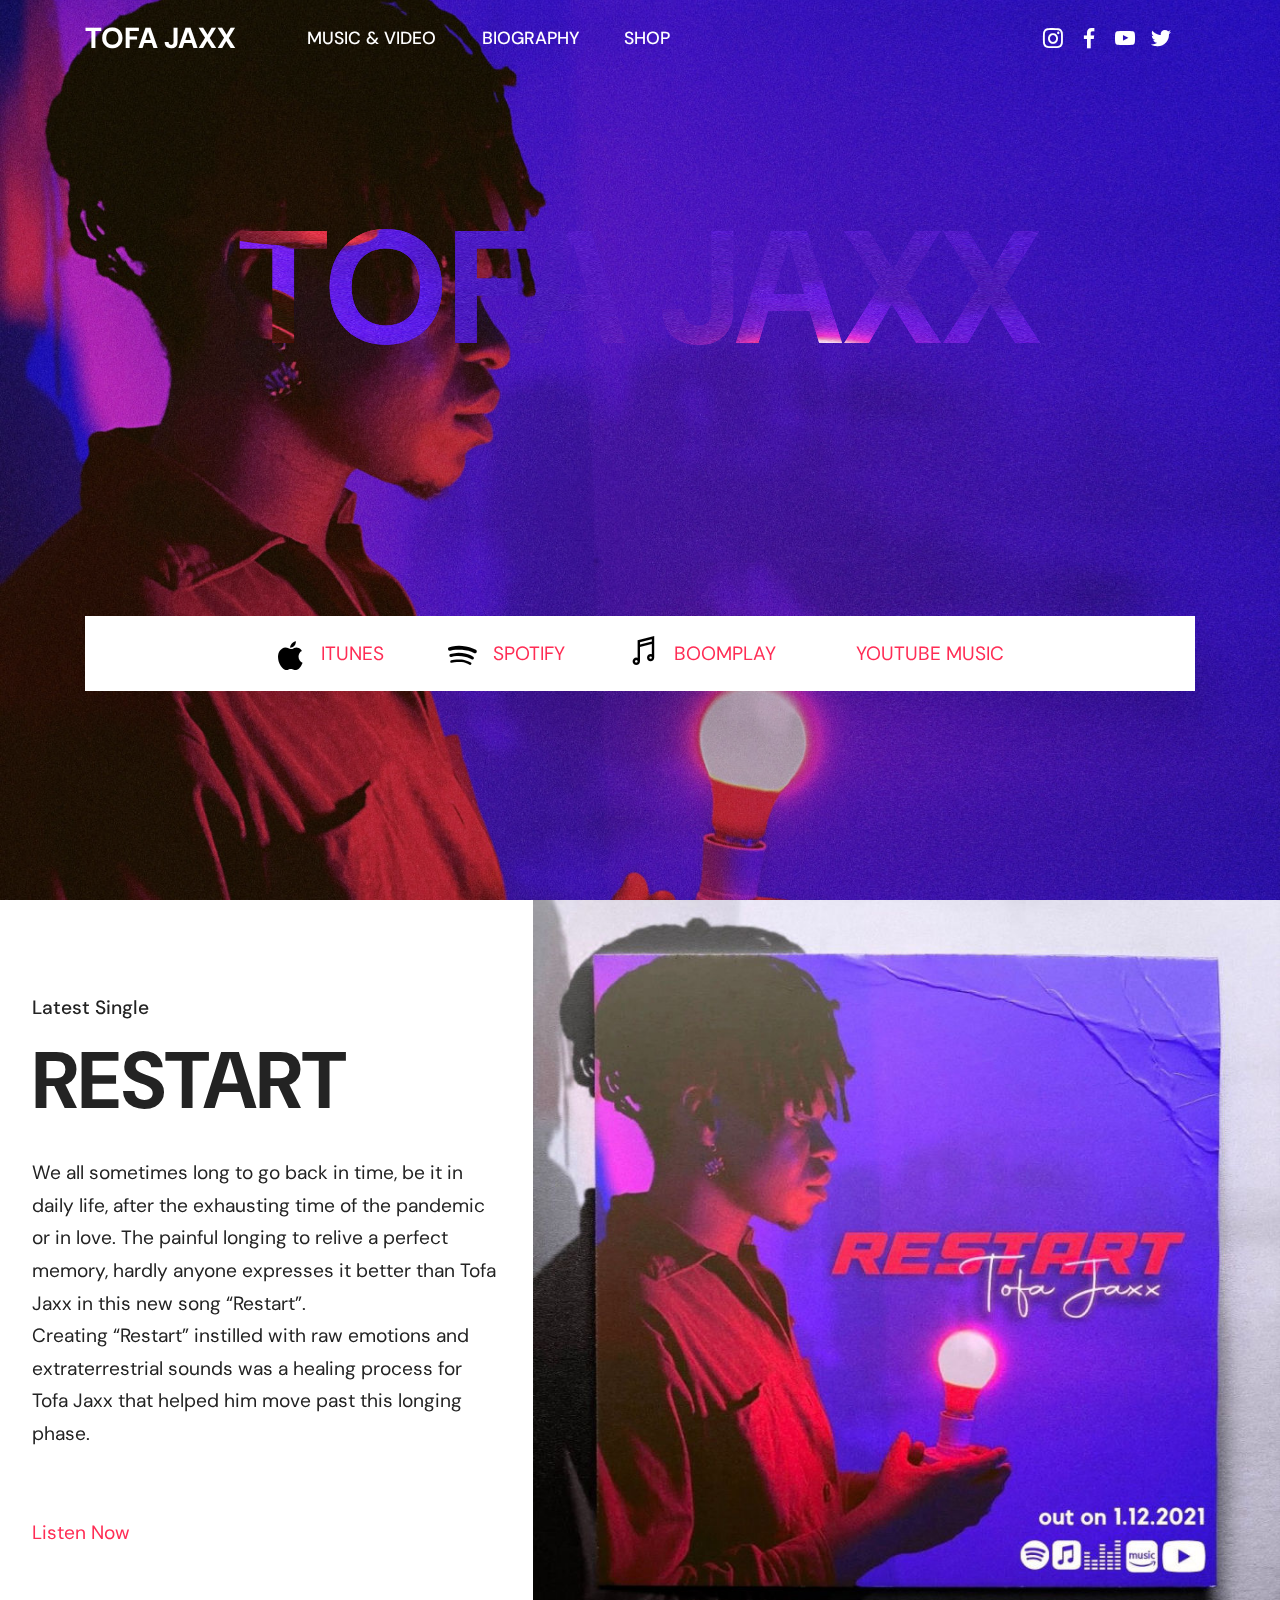
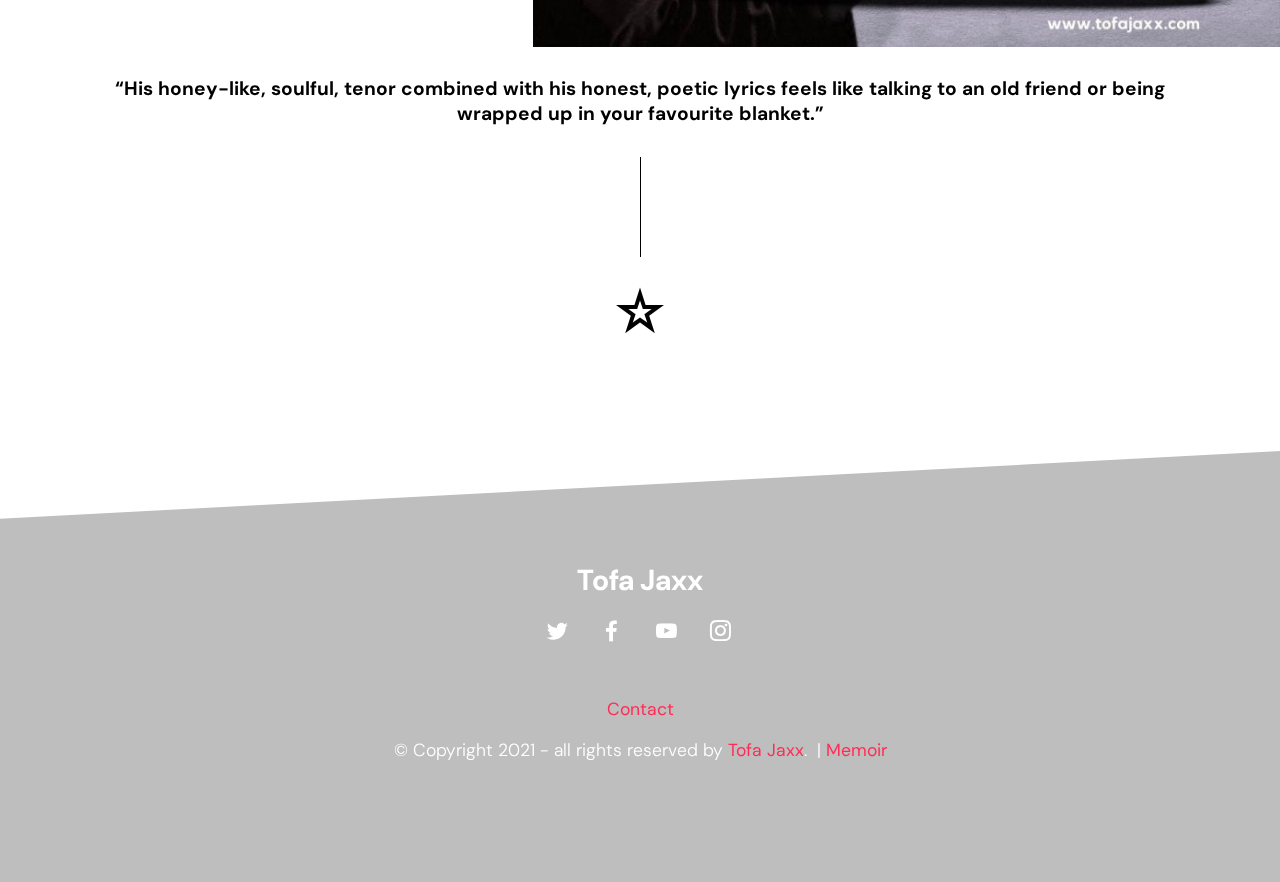
==== commit 99c0b3e2: "updates" ====
--- a/index.html
+++ b/index.html
@@ -246,7 +246,7 @@
 
             <div class="row row-copirayt">
                 <p class="mbr-text mb-0 mbr-fonts-style mbr-white align-center display-4">
-                    © Copyright 2021 - all rights reserved by <a href="index.html" class="text-primary">Tofa Jaxx</a>.</p>
+                    © Copyright 2021 - all rights reserved by <a href="index.html" class="text-primary">Tofa Jaxx</a>.&nbsp; | <a href="music.html" class="text-primary">Memoir</a></p>
             </div>
         </div>
     </div>
--- a/assets/mobirise/css/mbr-additional.css
+++ b/assets/mobirise/css/mbr-additional.css
@@ -6454,7 +6454,7 @@
   left: 0;
 }
 .cid-t6g82lfGXz g rect {
-  fill: #000000;
+  fill: #ffffff;
 }
 @keyframes size {
   50% {
@@ -6917,27 +6917,39 @@
     left: -1rem;
   }
 }
-.cid-tjh1JksJBU {
-  padding-top: 225px;
-  padding-bottom: 90px;
+.cid-tjMnowYeiK {
+  padding-top: 10rem;
+  padding-bottom: 6rem;
   background-color: #000000;
 }
+@media (max-width: 767px) {
+  .cid-tjMnowYeiK .row {
+    flex-direction: column-reverse;
+  }
+  .cid-tjMnowYeiK .mbr-figure {
+    margin-bottom: 1.5rem;
+  }
+}
+.cid-tjMnowYeiK .row {
+  align-items: center;
+}
 @media (min-width: 992px) {
-  .cid-tjh1JksJBU .display-1 {
-    letter-spacing: -6px;
-  }
-}
-.cid-tjh1JksJBU p {
-  margin: 0;
-}
-.cid-tjh1JksJBU .display-1 {
-  line-height: 1;
-}
-.cid-tjh1JksJBU H1 {
+  .cid-tjMnowYeiK .text-wrapper {
+    padding: 0 2rem;
+  }
+}
+.cid-tjMnowYeiK .media-content,
+.cid-tjMnowYeiK .mbr-figure {
+  align-self: center;
+}
+.cid-tjMnowYeiK .mbr-figure iframe {
+  width: 100%;
+}
+.cid-tjMnowYeiK .mbr-section-title {
   color: #ffffff;
 }
-.cid-tjh1JksJBU .mbr-text,
-.cid-tjh1JksJBU .img-align {
+.cid-tjMnowYeiK .mbr-text,
+.cid-tjMnowYeiK .mbr-section-btn {
   color: #ffffff;
 }
 .cid-tjh1lWfOs3 {
--- a/assets/mobirise/css/mbr-additional.css
+++ b/assets/mobirise/css/mbr-additional.css
@@ -6454,7 +6454,7 @@
   left: 0;
 }
 .cid-t6g82lfGXz g rect {
-  fill: #000000;
+  fill: #ffffff;
 }
 @keyframes size {
   50% {
@@ -6917,27 +6917,39 @@
     left: -1rem;
   }
 }
-.cid-tjh1JksJBU {
-  padding-top: 225px;
-  padding-bottom: 90px;
+.cid-tjMnowYeiK {
+  padding-top: 10rem;
+  padding-bottom: 6rem;
   background-color: #000000;
 }
+@media (max-width: 767px) {
+  .cid-tjMnowYeiK .row {
+    flex-direction: column-reverse;
+  }
+  .cid-tjMnowYeiK .mbr-figure {
+    margin-bottom: 1.5rem;
+  }
+}
+.cid-tjMnowYeiK .row {
+  align-items: center;
+}
 @media (min-width: 992px) {
-  .cid-tjh1JksJBU .display-1 {
-    letter-spacing: -6px;
-  }
-}
-.cid-tjh1JksJBU p {
-  margin: 0;
-}
-.cid-tjh1JksJBU .display-1 {
-  line-height: 1;
-}
-.cid-tjh1JksJBU H1 {
+  .cid-tjMnowYeiK .text-wrapper {
+    padding: 0 2rem;
+  }
+}
+.cid-tjMnowYeiK .media-content,
+.cid-tjMnowYeiK .mbr-figure {
+  align-self: center;
+}
+.cid-tjMnowYeiK .mbr-figure iframe {
+  width: 100%;
+}
+.cid-tjMnowYeiK .mbr-section-title {
   color: #ffffff;
 }
-.cid-tjh1JksJBU .mbr-text,
-.cid-tjh1JksJBU .img-align {
+.cid-tjMnowYeiK .mbr-text,
+.cid-tjMnowYeiK .mbr-section-btn {
   color: #ffffff;
 }
 .cid-tjh1lWfOs3 {
